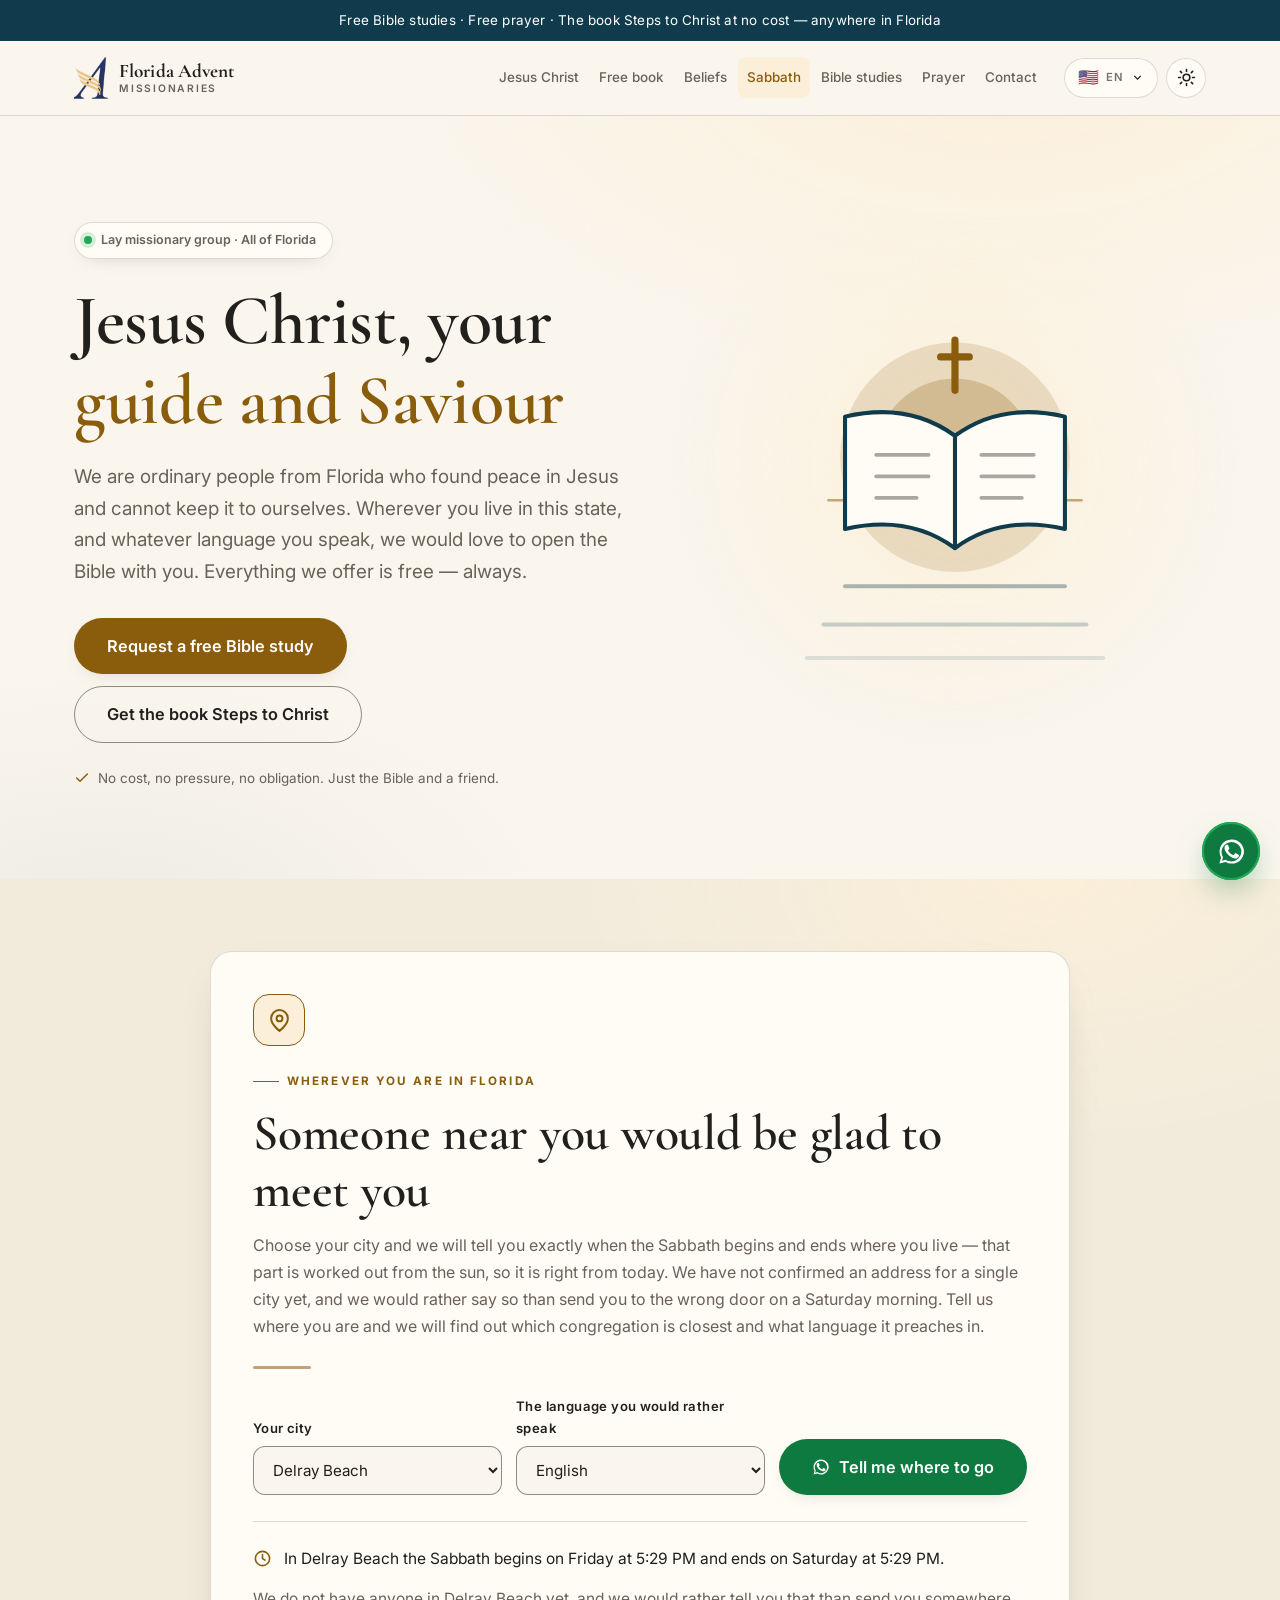
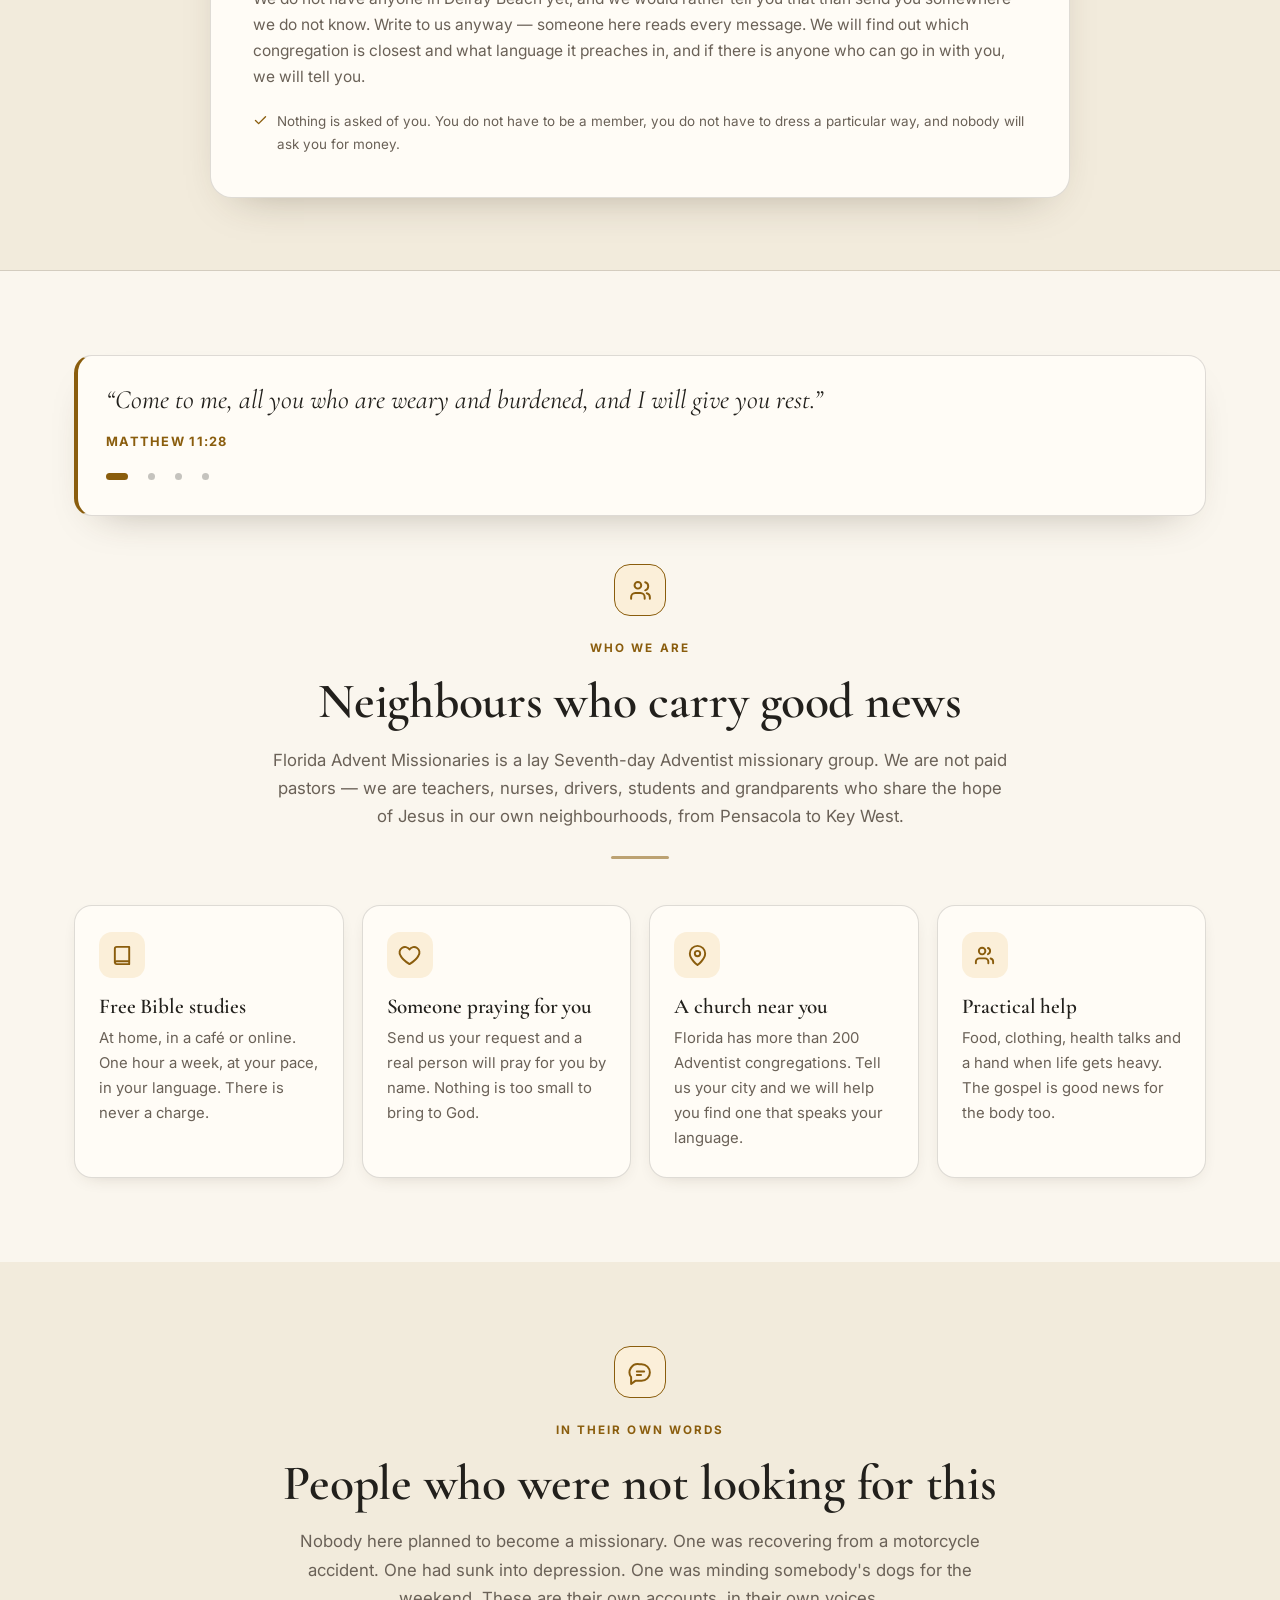
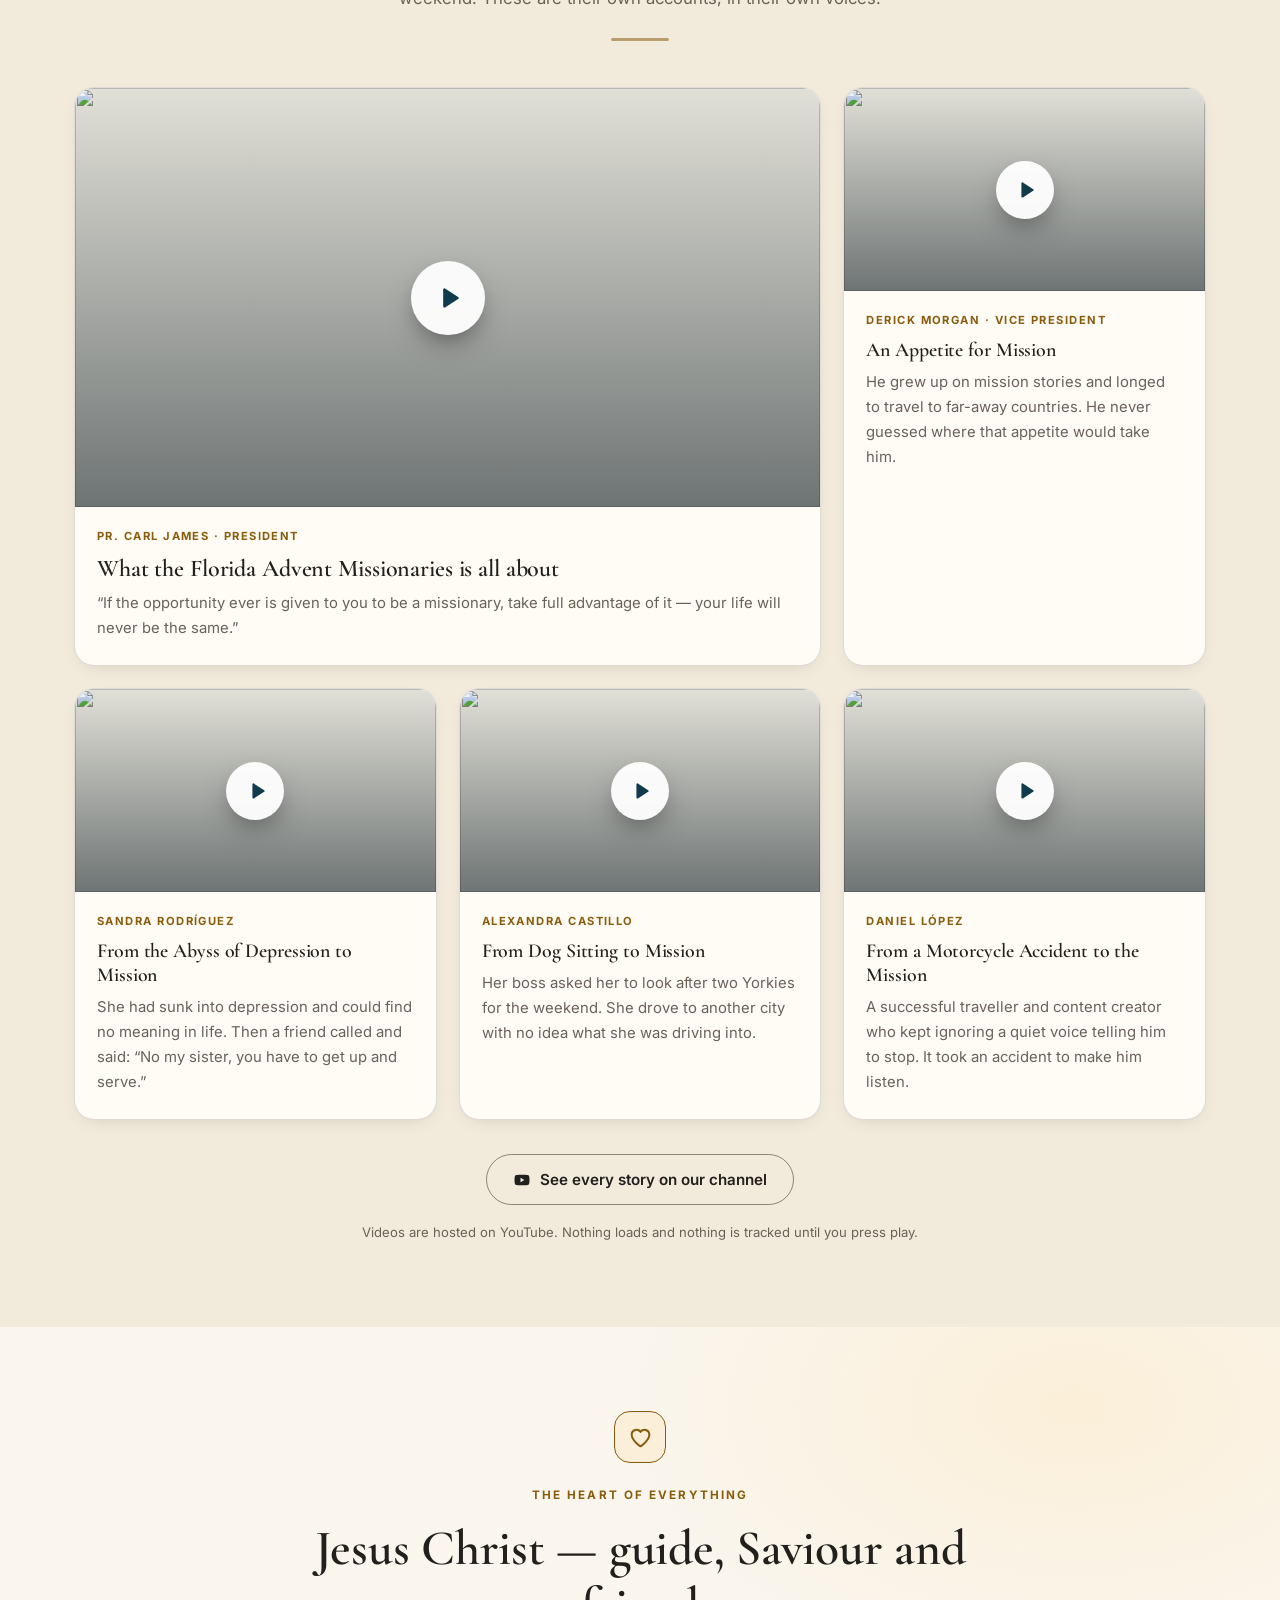
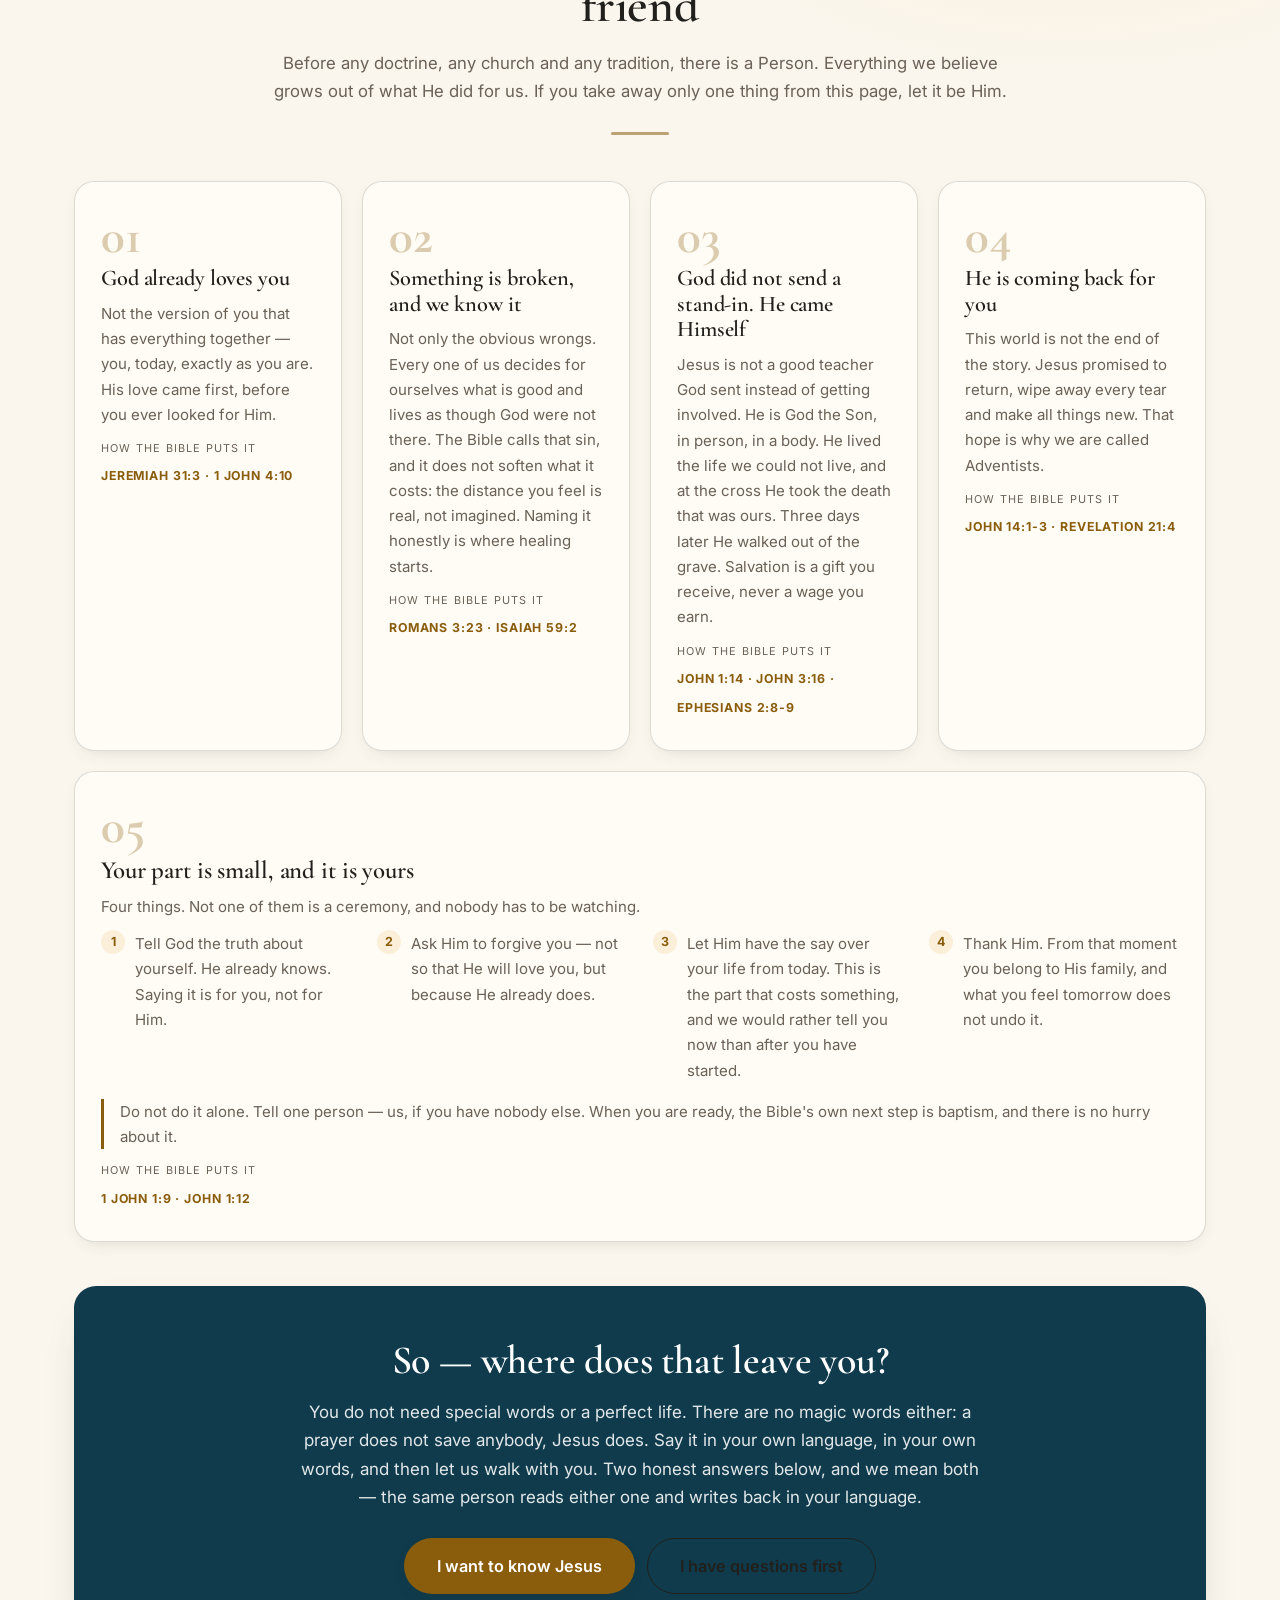
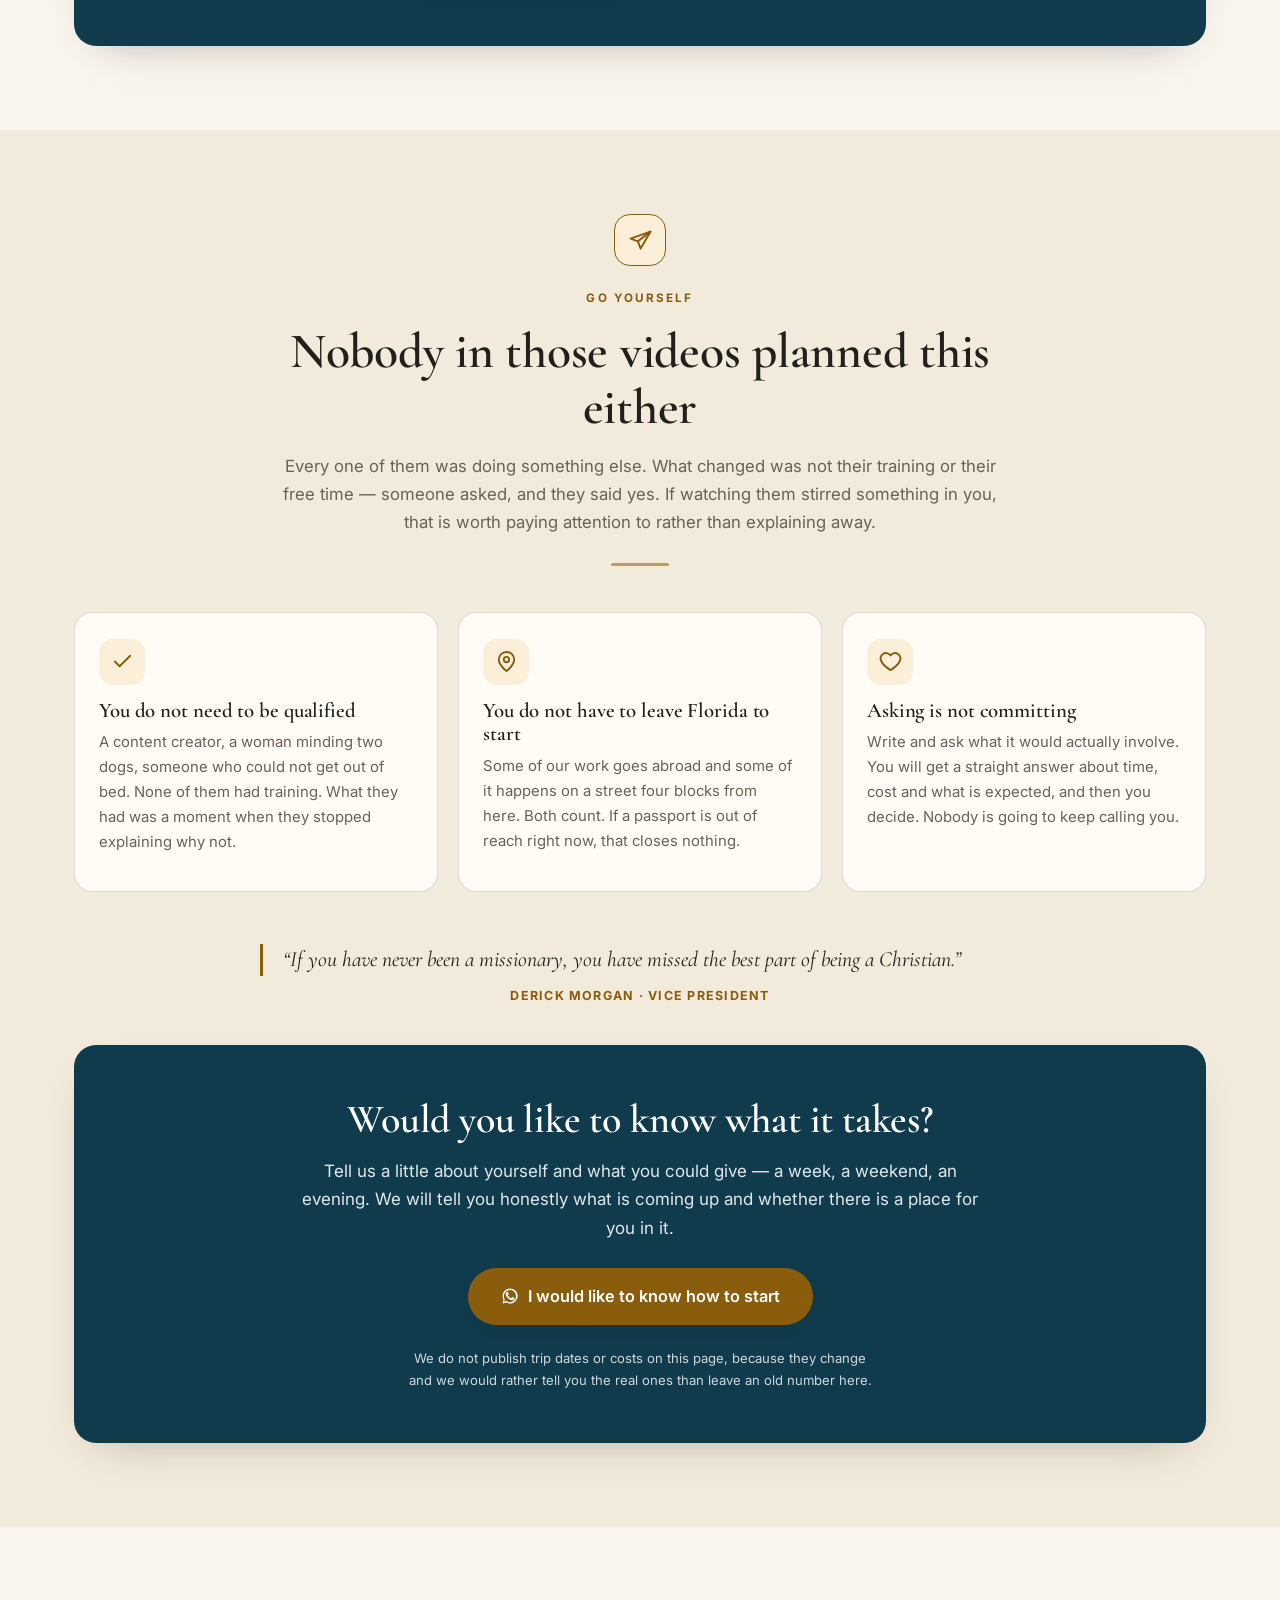
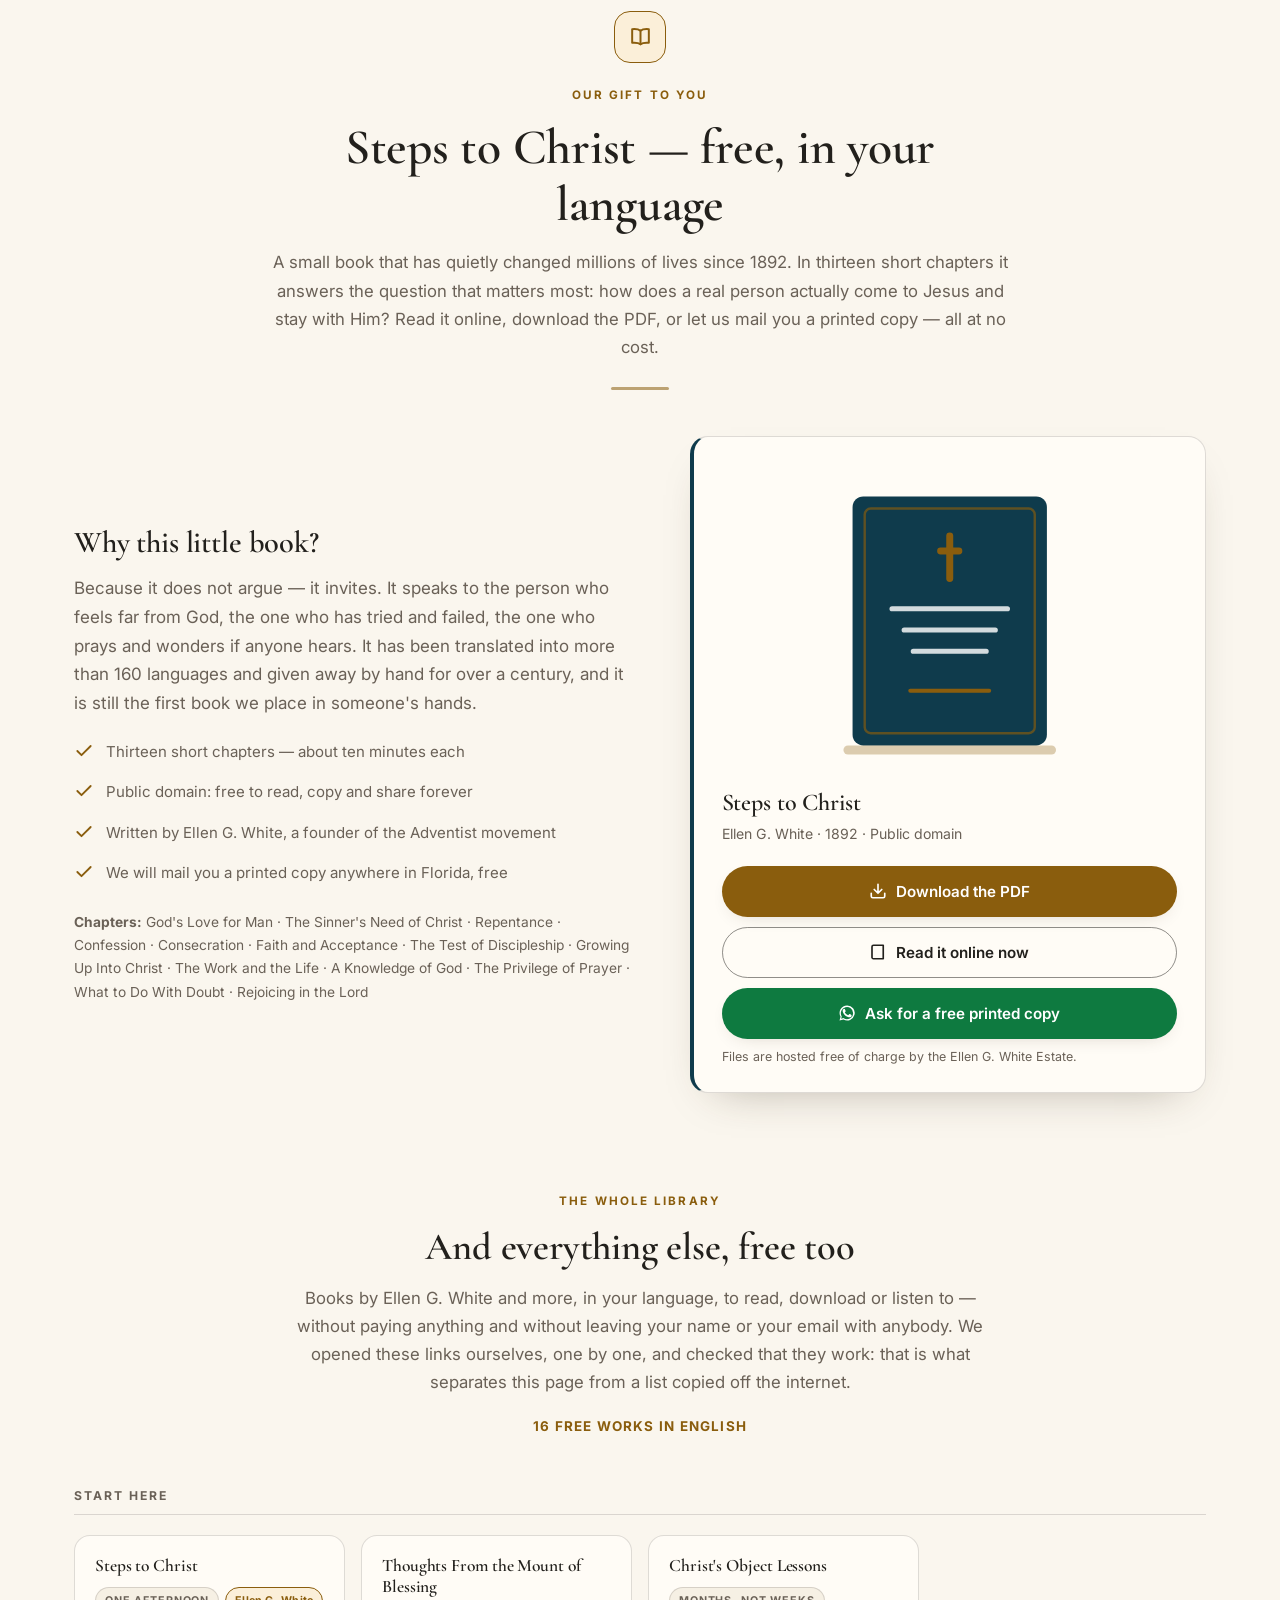
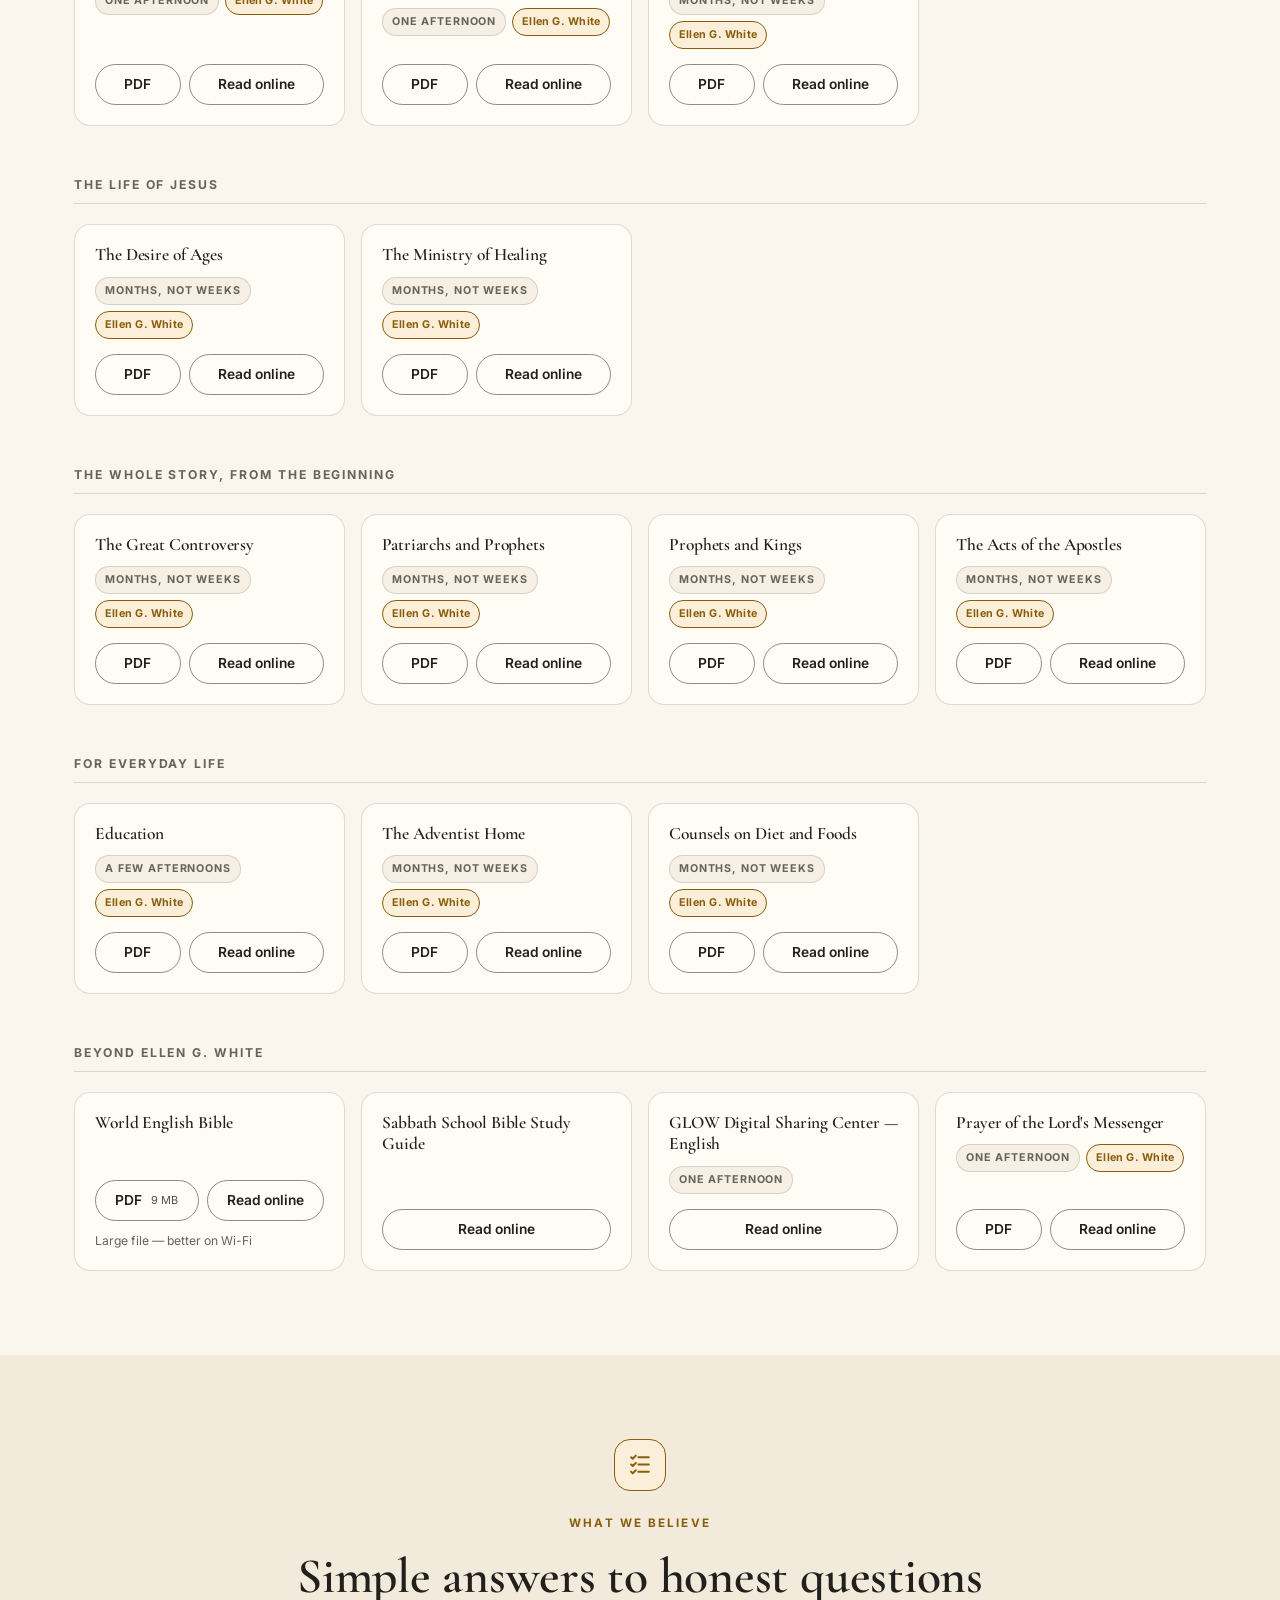
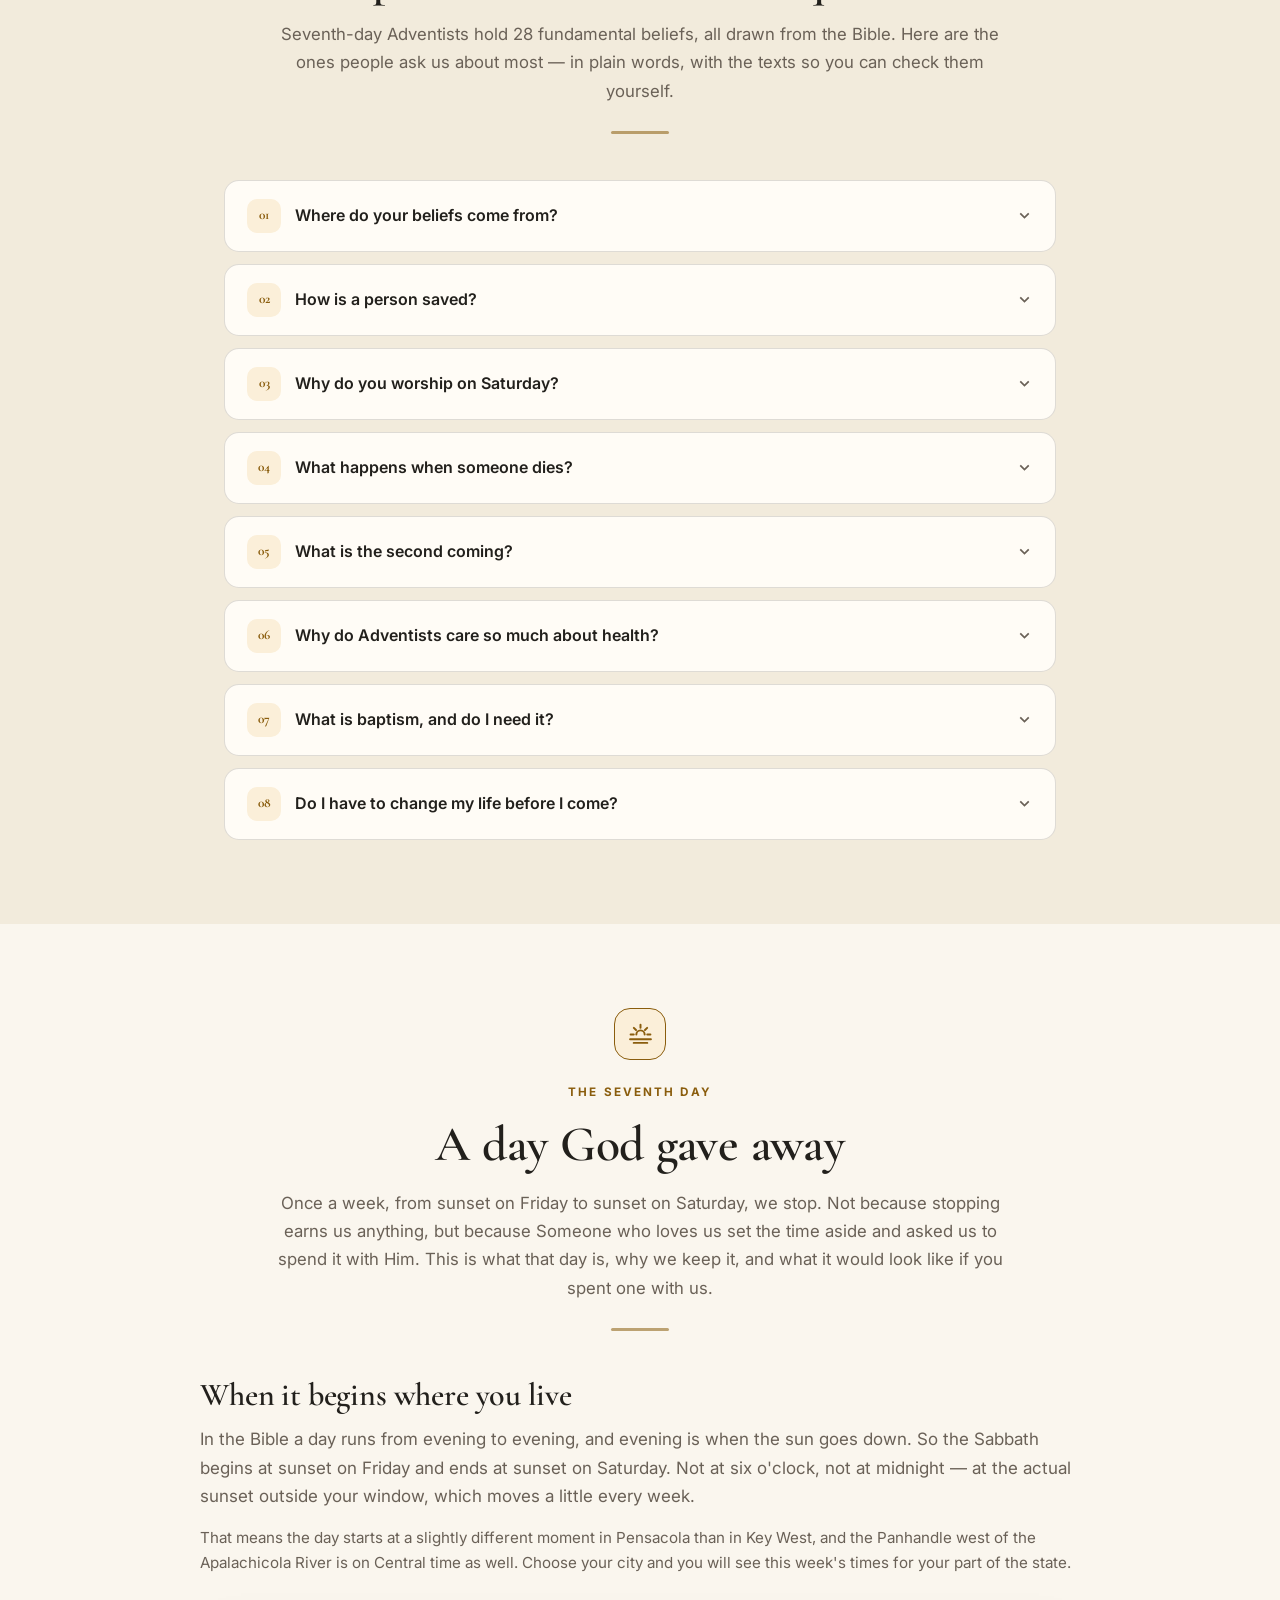
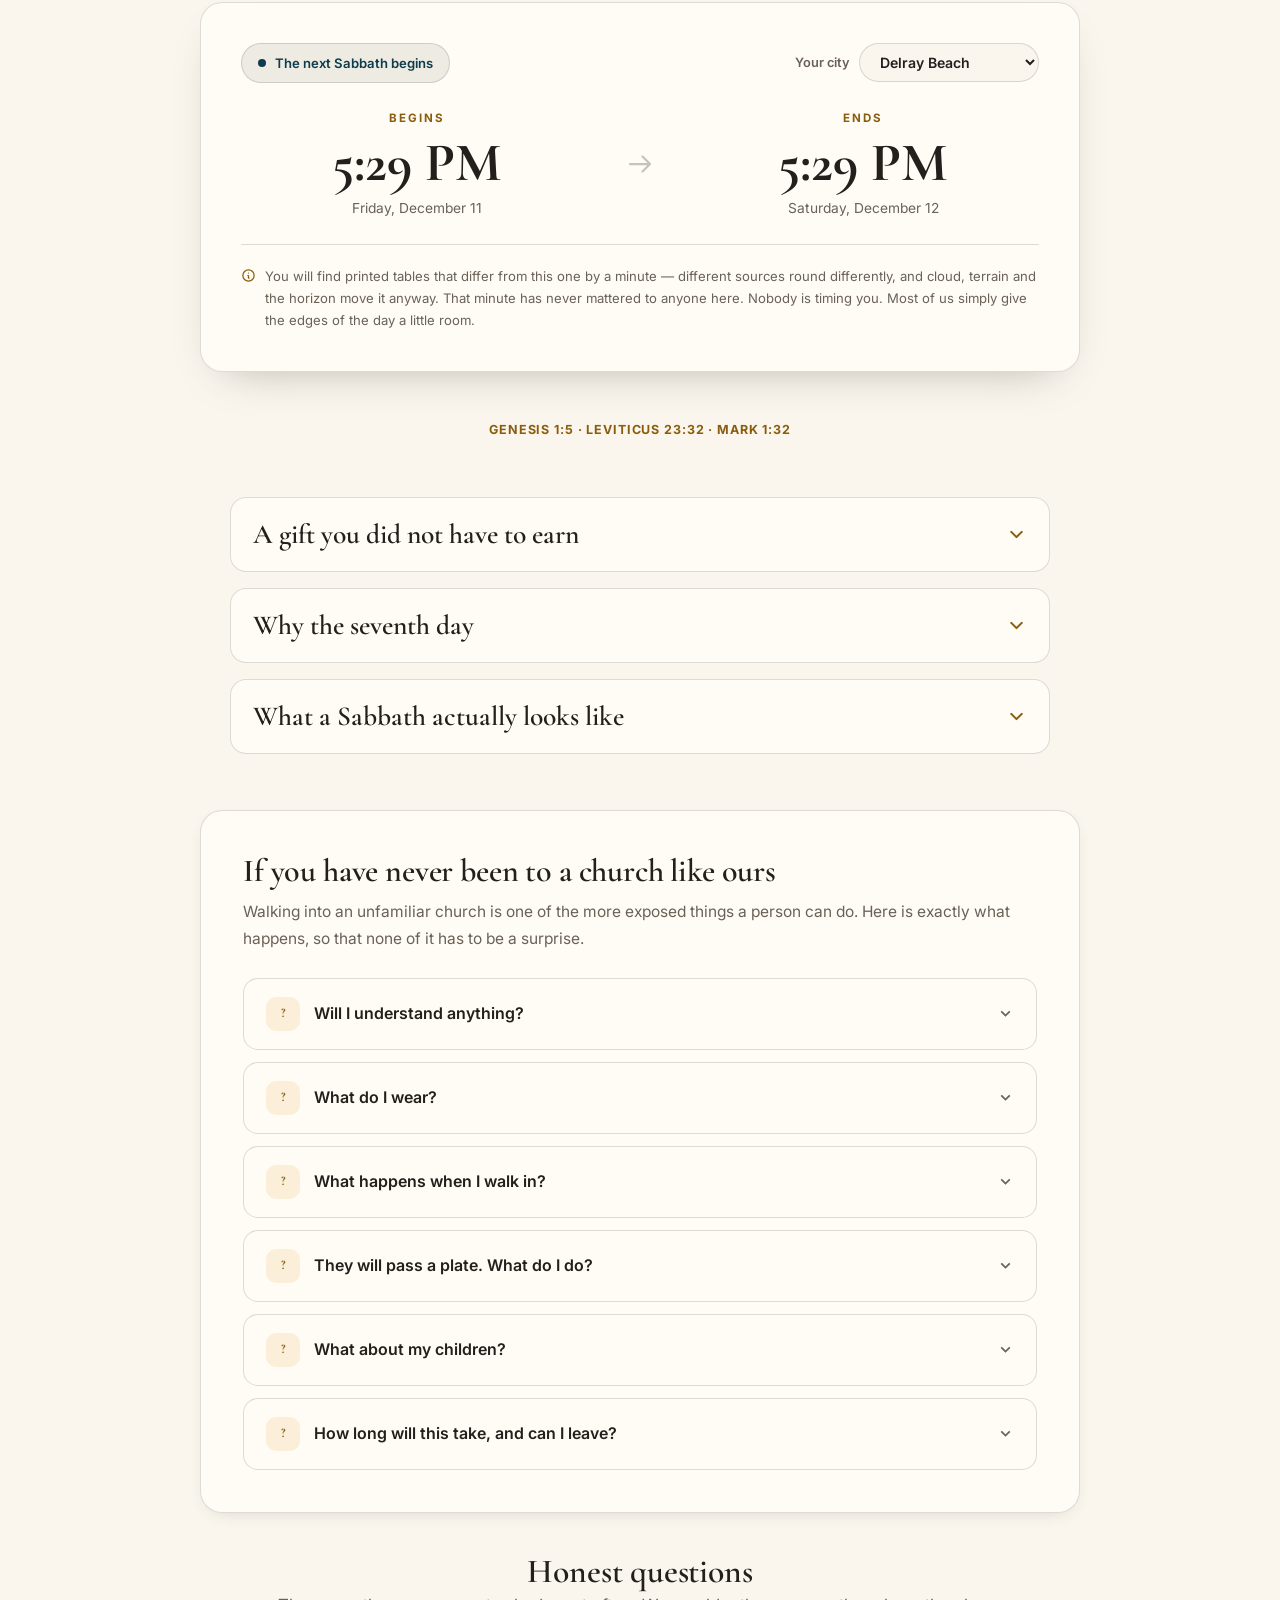
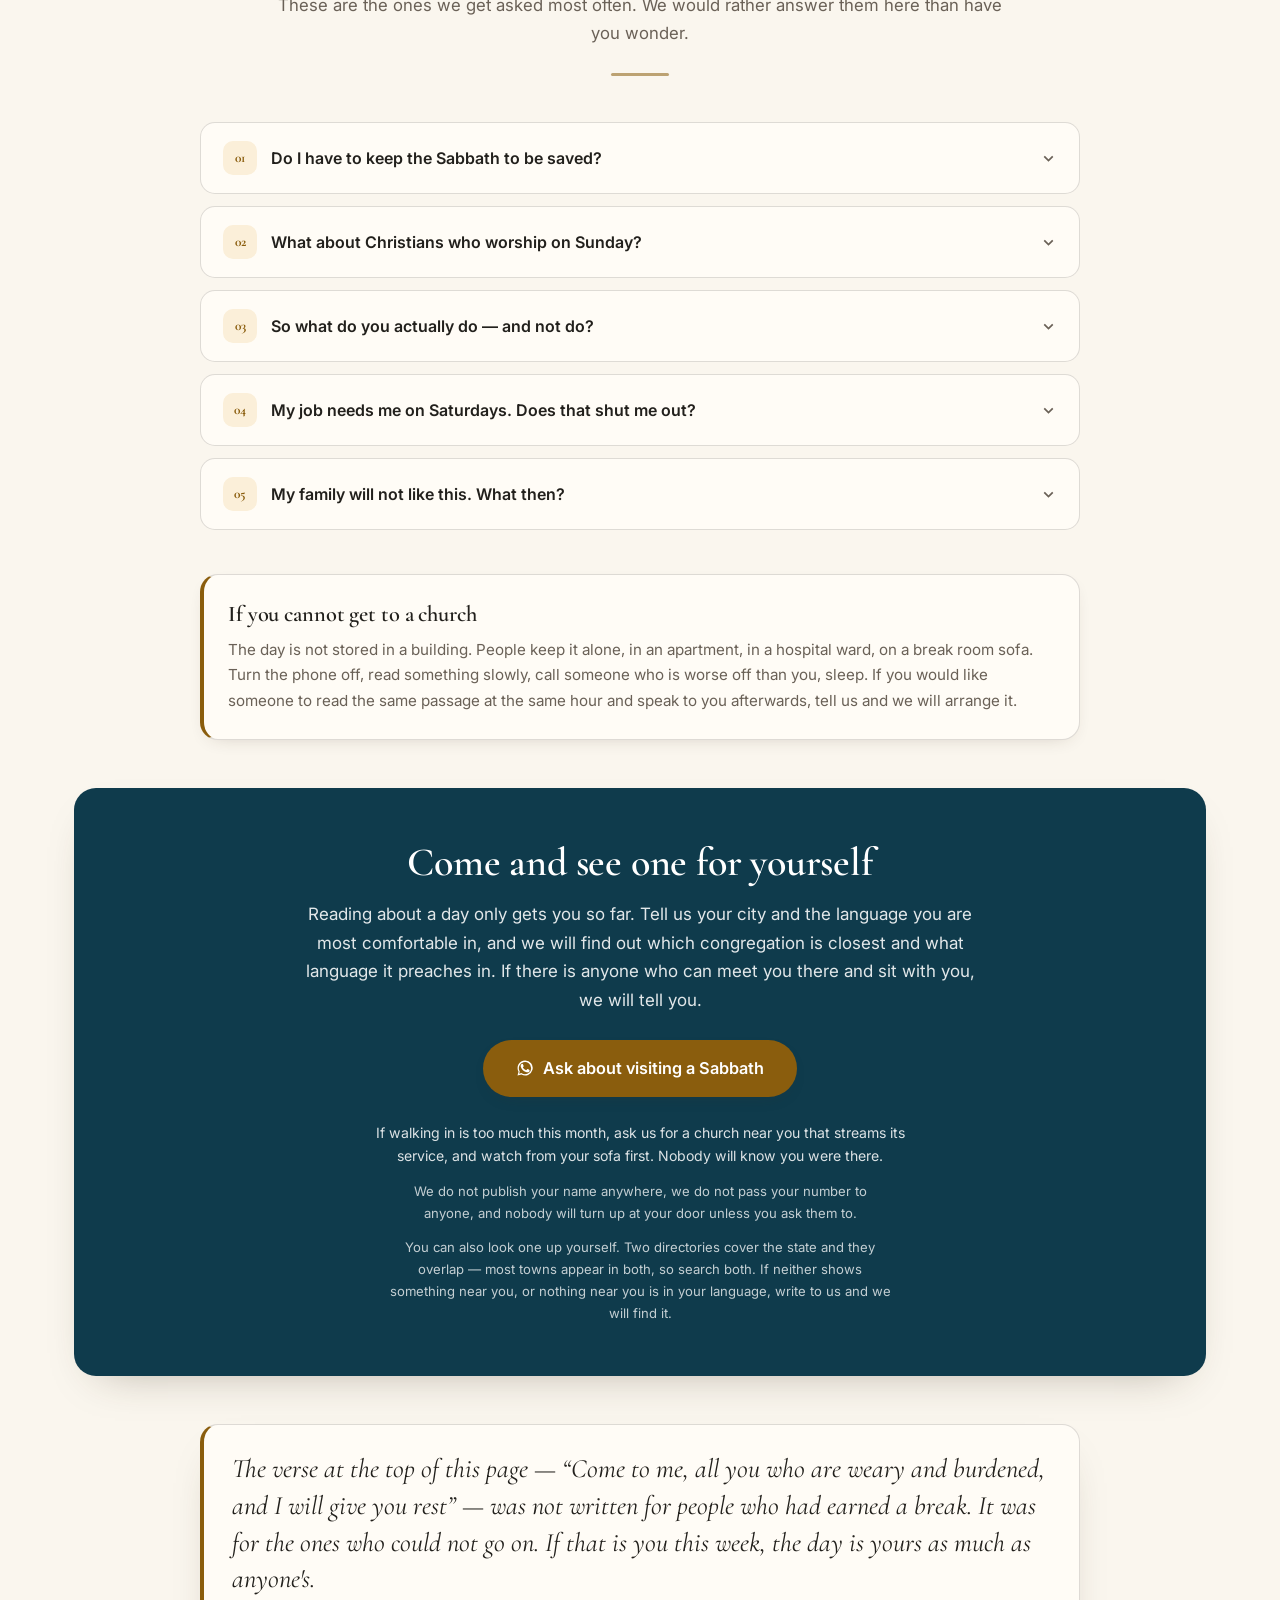
==== index.html @ 47a8cff0 "El titulo lleva delante lo que se busca, y el dominio cambia en un comando Titulos, que era un halla" ====
<!DOCTYPE html>
<html class="no-missions" lang="en" data-theme="light">
<head>
<meta charset="UTF-8">
<meta name="viewport" content="width=device-width, initial-scale=1.0">
<title>Steps to Christ · Free Bible studies in 9 languages</title>
<meta name="description" id="metaDescription" content="Free Bible studies, prayer and the book Steps to Christ, in nine languages, anywhere in Florida. Jesus Christ is our guide and Saviour.">
<meta name="keywords" content="Florida Advent Missionaries, adventist missionaries Florida, free Bible study Florida, Steps to Christ free book, misioneros adventistas Florida, estudios biblicos gratis Florida, Bible study Spanish Creole French Florida, Delray Beach adventist, prayer request Florida, Seventh-day Adventist Florida, El Camino a Cristo gratis, Vers Jesus livre gratuit, oracion adventista Florida">
<meta name="author" content="Dr. Mauricio Rodríguez Herrera">
<meta name="copyright" content="© Dr. Mauricio Rodríguez Herrera">
<meta name="robots" content="index, follow, max-snippet:-1, max-image-preview:large">
<meta name="geo.region" content="US-FL">
<meta name="geo.placename" content="Delray Beach, Florida">
<meta name="geo.position" content="26.4615;-80.0728">
<meta name="ICBM" content="26.4615, -80.0728">
<link rel="canonical" href="https://droko1982.github.io/adventflorida/">

<link rel="alternate" hreflang="en" href="https://droko1982.github.io/adventflorida/">
<link rel="alternate" hreflang="es" href="https://droko1982.github.io/adventflorida/?lang=es">
<link rel="alternate" hreflang="fr" href="https://droko1982.github.io/adventflorida/?lang=fr">
<link rel="alternate" hreflang="ht" href="https://droko1982.github.io/adventflorida/?lang=ht">
<link rel="alternate" hreflang="pt" href="https://droko1982.github.io/adventflorida/?lang=pt">
<link rel="alternate" hreflang="de" href="https://droko1982.github.io/adventflorida/?lang=de">
<link rel="alternate" hreflang="nl" href="https://droko1982.github.io/adventflorida/?lang=nl">
<link rel="alternate" hreflang="ru" href="https://droko1982.github.io/adventflorida/?lang=ru">
<link rel="alternate" hreflang="uk" href="https://droko1982.github.io/adventflorida/?lang=uk">
<link rel="alternate" hreflang="x-default" href="https://droko1982.github.io/adventflorida/">

<!-- Open Graph -->
<meta property="og:title" id="metaOgTitle" content="Steps to Christ · Free Bible studies in 9 languages">
<meta property="og:description" id="metaOgDesc" content="Free Bible studies, prayer and the book Steps to Christ — in 9 languages, anywhere in Florida. Everything is free.">
<meta property="og:type" content="website">
<meta property="og:locale" content="en_US">
<meta property="og:url" content="https://droko1982.github.io/adventflorida/">
<meta property="og:site_name" content="Florida Advent Missionaries">
<meta property="og:image" content="https://droko1982.github.io/adventflorida/assets/og-image.png">
<meta property="og:image:width" content="1200">
<meta property="og:image:height" content="630">
<meta property="og:image:alt" content="Florida Advent Missionaries — Free Bible studies and Steps to Christ in 9 languages">
<meta name="twitter:card" content="summary_large_image">
<meta name="twitter:title" id="metaTwTitle" content="Steps to Christ · Free Bible studies in 9 languages">
<meta name="twitter:description" id="metaTwDesc" content="Free Bible studies, prayer and Steps to Christ in 9 languages. All across Florida.">
<meta name="twitter:image" content="https://droko1982.github.io/adventflorida/assets/og-image.png">

<meta name="theme-color" content="#FBF9F4" media="(prefers-color-scheme: light)">
<meta name="theme-color" content="#0A1720" media="(prefers-color-scheme: dark)">
<link rel="icon" type="image/png" sizes="48x48" href="assets/favicon-48.png">
<link rel="icon" type="image/png" sizes="192x192" href="assets/icon-192.png">
<link rel="apple-touch-icon" href="assets/apple-touch-icon.png">
<link rel="manifest" href="manifest.json">
<meta name="apple-mobile-web-app-title" content="FL Advent">

<link rel="preconnect" href="https://fonts.googleapis.com">
<link rel="preconnect" href="https://fonts.gstatic.com" crossorigin>
<link href="https://fonts.googleapis.com/css2?family=Cormorant+Garamond:ital,wght@0,500;0,600;0,700;1,500;1,600&family=Inter:wght@400;500;600;700&display=swap" rel="stylesheet">
<link rel="stylesheet" href="css/styles.css">

<script>
/* Tema antes del primer pintado: evita el parpadeo blanco */
(function () {
  try {
    var t = localStorage.getItem("fam-theme");
    if (!t) t = window.matchMedia("(prefers-color-scheme: dark)").matches ? "dark" : "light";
    document.documentElement.setAttribute("data-theme", t);
  } catch (e) {}
})();
</script>

<script>
/* Idioma antes del primer pintado.
   Se descarga UN solo archivo de idioma, el que la persona va a leer,
   en lugar de los nueve: unos 40 KB en vez de 400 KB.

   Se usa document.write a proposito. En el head, durante el analisis
   inicial y con un archivo del propio sitio, es sincrono y garantiza
   que los textos existan antes de que main.js pinte nada. Asi no hay
   un parpadeo en ingles para quien lee en criollo o en ucraniano. */
(function () {
  var L = ["en","es","fr","ht","pt","de","nl","ru","uk"], c = null;
  try {
    var q = new URLSearchParams(window.location.search).get("lang");
    if (q && L.indexOf(q) > -1) c = q;
  } catch (e) {}
  if (!c) { try { var s = localStorage.getItem("fam-lang"); if (s && L.indexOf(s) > -1) c = s; } catch (e) {} }
  if (!c) {
    var n = navigator.languages || [navigator.language || ""];
    for (var i = 0; i < n.length; i++) {
      var b = String(n[i]).toLowerCase().split("-")[0];
      if (L.indexOf(b) > -1) { c = b; break; }
    }
  }
  c = c || "en";
  /* Una sola fuente de verdad. El pintado de abajo y main.js leen esto
     en vez de repetir la eleccion, para que no puedan divergir. */
  window.FAM_LANG = c;

  /* El canonical tiene que seguir al idioma. Si las nueve variantes
     ?lang= declaran el mismo canonical que la raiz, Google descarta
     ocho de ellas y solo indexa la inglesa, y el hreflang no sirve
     de nada.

     PERO la raiz NO puede canonicalizarse sola a ?lang=es porque el
     navegador de quien entra este en espanol: entonces la direccion
     que se comparte por WhatsApp deja de existir para Google. Solo se
     toca el canonical cuando el idioma viene pedido en la propia
     direccion; si se dedujo del navegador o de la visita anterior, la
     raiz se queda siendo la raiz. */
  if (q) {
    var url = "https://droko1982.github.io/adventflorida/" + (c === "en" ? "" : "?lang=" + c);
    var canon = document.querySelector('link[rel="canonical"]');
    if (canon) canon.setAttribute("href", url);
    var ogUrl = document.querySelector('meta[property="og:url"]');
    if (ogUrl) ogUrl.setAttribute("content", url);
  }

  /* Los DOS de una vez: la lista de idiomas y el diccionario. Son las
     mismas peticiones que antes (i18n.js se descargaba igual al final),
     pero llegan a tiempo de pintar. */
  document.write('<scr' + 'ipt src="js/i18n.js"><\/scr' + 'ipt>' +
                 '<scr' + 'ipt src="js/lang/' + c + '.js"><\/scr' + 'ipt>');
})();
</script>

<script>
/* ---------------------------------------------------------------
   Pintar en el idioma de la persona ANTES del primer fotograma.

   El diccionario ya esta descargado arriba, pero quien lo aplicaba era
   applyLang(), dentro de main.js, que es el ultimo script del body y no
   corre hasta DOMContentLoaded. Medido en un Chrome real a 390x844 con
   red lenta: la pagina se veia ENTERA EN INGLES entre 3,8 s (kreyol) y
   19 s (ucraniano) antes de cambiar de idioma. Para alguien que llega
   por WhatsApp y decide en segundos, eso anula el motivo entero de
   tener nueve idiomas.

   Esta funcion se llama tres veces mientras el HTML se analiza, asi que
   cada trozo sale ya traducido en cuanto existe. main.js lo vuelve a
   aplicar al final sin conflicto: el resultado es identico.
   --------------------------------------------------------------- */
window.FAM_PAINT = function (raiz) {
  var c = window.FAM_LANG;
  var d = window.FAM_I18N && window.FAM_I18N[c];
  /* Si el diccionario no llego, no se toca nada y la pagina se queda en
     ingles, que es lo que ya hay escrito en el HTML. */
  if (!c || !d) return;
  raiz = raiz || document;

  var pon = function (sel, hacer) {
    var n = raiz.querySelectorAll(sel), i;
    for (i = 0; i < n.length; i++) hacer(n[i]);
  };
  pon("[data-i18n]", function (el) {
    var v = d[el.getAttribute("data-i18n")];
    if (v !== undefined) el.textContent = v;
  });
  pon("[data-i18n-html]", function (el) {
    var v = d[el.getAttribute("data-i18n-html")];
    if (v !== undefined) el.innerHTML = v;
  });
  pon("[data-i18n-placeholder]", function (el) {
    var v = d[el.getAttribute("data-i18n-placeholder")];
    if (v !== undefined) el.setAttribute("placeholder", v);
  });
  pon("[data-i18n-aria]", function (el) {
    var v = d[el.getAttribute("data-i18n-aria")];
    if (v !== undefined) el.setAttribute("aria-label", v);
  });

  document.documentElement.setAttribute("lang", c);

  /* Titulo y descripciones, en su idioma y con el termino buscable
     delante. Antes los nueve empezaban con los mismos 30 caracteres de
     marca, asi que en un resultado de busqueda la palabra que distingue
     quedaba fuera o al final. El nombre del sitio lo pone Google aparte,
     desde los datos estructurados. */
  var libro = null, LL = window.FAM_LANGS || [], z;
  for (z = 0; z < LL.length; z++) if (LL[z].code === c) libro = LL[z].book;
  var tit = (libro && libro.title ? libro.title + " · " : "") + (d["value.1.t"] || "");
  if (tit) document.title = tit;
  var meter = function (id, v) {
    var e = document.getElementById(id);
    if (e && v) e.setAttribute("content", v);
  };
  meter("metaDescription", d["meta.description"]);
  meter("metaOgTitle", tit);
  meter("metaTwTitle", tit);
  meter("metaOgDesc", d["meta.description"]);
  meter("metaTwDesc", d["meta.description"]);

  /* La pastilla del idioma, que no lleva data-i18n */
  var L = window.FAM_LANGS || [], i, m = null;
  for (i = 0; i < L.length; i++) if (L[i].code === c) m = L[i];
  if (m) {
    var f = document.getElementById("langFlag"), k = document.getElementById("langCode");
    if (f) f.textContent = m.flag;
    if (k) k.textContent = m.label;
  }

  /* El tema ya se fija antes de pintar, pero el icono lo cambiaba
     applyTheme() en main.js: sobre fondo oscuro se veia el sol durante
     los mismos segundos. */
  var oscuro = document.documentElement.getAttribute("data-theme") === "dark";
  var sol = document.getElementById("iconSun"), luna = document.getElementById("iconMoon");
  if (sol)  sol.style.display  = oscuro ? "none" : "";
  if (luna) luna.style.display = oscuro ? "" : "none";
};
</script>

<script type="application/ld+json">
{
  "@context": "https://schema.org",
  "@type": "Organization",
  "name": "Florida Advent Missionaries",
  "alternateName": "Florida Advent Missionaries Inc.",
  "url": "https://droko1982.github.io/adventflorida/",
  "logo": "https://droko1982.github.io/adventflorida/assets/icon-512.png",
  "image": "https://droko1982.github.io/adventflorida/assets/og-image.png",
  "description": "Lay Seventh-day Adventist missionary group serving all of Florida with free Bible studies, prayer and Christian literature in nine languages.",
  "nonprofitStatus": "Nonprofit501c3",
  "taxID": "81-1180614",
  "telephone": "+1-786-239-2331",
  "address": {
    "@type": "PostalAddress",
    "streetAddress": "206 SW 7th St",
    "addressLocality": "Delray Beach",
    "addressRegion": "FL",
    "postalCode": "33444",
    "addressCountry": "US"
  },
  "areaServed": [
    { "@type": "State", "name": "Florida" },
    { "@type": "Country", "name": "United States" },
    "Worldwide (online Bible studies and free literature)"
  ],
  "knowsLanguage": ["en", "es", "fr", "ht", "pt", "de", "nl", "ru", "uk"],
  "sameAs": [
    "https://www.youtube.com/@FloridaAdventMissionaries",
    "https://www.facebook.com/floridaadvent/"
  ]
}
</script>

<script type="application/ld+json">
{
  "@context": "https://schema.org",
  "@type": "Book",
  "name": "Steps to Christ",
  "author": { "@type": "Person", "name": "Ellen G. White" },
  "datePublished": "1892",
  "inLanguage": ["en", "es", "fr", "pt", "de", "nl", "ru", "uk", "ht"],
  "numberOfPages": 128,
  "isAccessibleForFree": true,
  "license": "https://creativecommons.org/publicdomain/mark/1.0/",
  "about": "How a person comes to Jesus Christ and stays with Him",
  "url": "https://droko1982.github.io/adventflorida/#libro",
  "offers": {
    "@type": "Offer",
    "price": "0",
    "priceCurrency": "USD",
    "availability": "https://schema.org/InStock"
  }
}
</script>

<script type="application/ld+json">
{
  "@context": "https://schema.org",
  "@type": "FAQPage",
  "mainEntity": [
    { "@type": "Question", "name": "Is everything really free?",
      "acceptedAnswer": { "@type": "Answer", "text": "Yes. Bible studies, the books, the visits and the prayers cost you nothing, ever. We will never ask you for money — not at the first study and not at the last one." } },
    { "@type": "Question", "name": "Do I have to become an Adventist?",
      "acceptedAnswer": { "@type": "Answer", "text": "No. Many people study with us for years and stay in their own church, or in none. Our goal is that you meet Jesus. What you do after that is between you and Him." } },
    { "@type": "Question", "name": "I live far from Delray Beach. Can you still help?",
      "acceptedAnswer": { "@type": "Answer", "text": "Yes — we serve the whole state, from Pensacola to Key West. If no missionary is near your town, we will study with you by video call and put you in touch with the nearest congregation." } },
    { "@type": "Question", "name": "What if I do not speak English well?",
      "acceptedAnswer": { "@type": "Answer", "text": "Write to us in your own language. We work in English, Spanish, Haitian Creole, French, Portuguese, German, Dutch, Russian and Ukrainian, and we will find someone who speaks yours." } },
    { "@type": "Question", "name": "I have doubts and hard questions. Is that a problem?",
      "acceptedAnswer": { "@type": "Answer", "text": "Not at all — bring them. Faith that has never been questioned is not very strong. We would rather talk honestly about a hard question than pretend it does not exist." } },
    { "@type": "Question", "name": "Are you the official Adventist Church?",
      "acceptedAnswer": { "@type": "Answer", "text": "We are an independent group of lay members who support the work of the Seventh-day Adventist Church. We are not a conference office and we do not speak for the denomination — we simply share the same faith and point people to a local church." } }
  ]
}
</script>

<script type="application/ld+json">
{
  "@context": "https://schema.org",
  "@type": "WebSite",
  "name": "Florida Advent Missionaries",
  "url": "https://droko1982.github.io/adventflorida/",
  "inLanguage": ["en", "es", "fr", "ht", "pt", "de", "nl", "ru", "uk"],
  "publisher": { "@type": "Organization", "name": "Florida Advent Missionaries Inc." }
}
</script>
  <noscript><style>.reveal { opacity: 1 !important; transform: none !important; }</style></noscript>
</head>

<body>
<a class="skip-link" href="#main" data-i18n="a11y.skip">Skip to content</a>

<!-- ============ TOPBAR ============ -->
<div class="topbar"><span data-i18n="topbar">Free Bible studies · Free prayer · The book Steps to Christ at no cost — anywhere in Florida</span></div>

<!-- ============ HEADER ============ -->
<header class="site-header" id="siteHeader">
  <div class="container header-inner">
    <a class="brand" href="#inicio" data-i18n-aria="a11y.brand" aria-label="Florida Advent Missionaries">
      <span class="brand-mark" aria-hidden="true"><img class="brand-claro" src="assets/logo.png" alt="" width="107" height="132" decoding="async" fetchpriority="high"><img class="brand-oscuro" src="assets/logo-dark.png" alt="" width="107" height="132" decoding="async"></span>
      <span class="brand-text">
        <span class="brand-name">Florida Advent</span>
        <span class="brand-sub" data-i18n="brand.sub">Missionaries</span>
      </span>
    </a>

    <nav class="main-nav" data-i18n-aria="a11y.navMain" aria-label="Main">
      <ul>
        <li><a href="#cristo"      data-i18n="nav.christ">Jesus Christ</a></li>
        <li><a href="#libro"       data-i18n="nav.book">Free book</a></li>
        <li><a href="#creencias"   data-i18n="nav.beliefs">Beliefs</a></li>
        <li><a href="#sabado"      data-i18n="nav.sabbath">Sabbath</a></li>
        <li><a href="#estudios"    data-i18n="nav.studies">Bible studies</a></li>
        <li hidden><a href="#misiones"    data-i18n="nav.missions">Missions</a></li>
        <li><a href="#oracion"     data-i18n="nav.prayer">Prayer</a></li>
        <li><a href="#contacto"    data-i18n="nav.contact">Contact</a></li>
      </ul>
    </nav>

    <div class="header-tools">
      <div class="lang" id="langWrap">
        <button class="lang-btn" id="langBtn" aria-haspopup="true" aria-expanded="false" data-i18n-aria="a11y.changeLang" aria-label="Change language">
          <span class="lang-flag" id="langFlag">🇺🇸</span>
          <span class="lang-code" id="langCode">EN</span>
          <svg class="chev" viewBox="0 0 24 24" fill="none" stroke="currentColor" stroke-width="2.4" aria-hidden="true"><path d="M6 9l6 6 6-6"/></svg>
        </button>
        <ul class="lang-menu" id="langMenu" data-i18n-aria="a11y.langList" aria-label="Language"></ul>
      </div>

      <button class="icon-btn" id="themeBtn" data-i18n-aria="a11y.theme" aria-label="Switch light / dark mode" title="Light / dark">
        <svg id="iconSun" viewBox="0 0 24 24" fill="none" stroke="currentColor" stroke-width="2" stroke-linecap="round" aria-hidden="true">
          <circle cx="12" cy="12" r="4.2"/><path d="M12 2v2.4M12 19.6V22M4.2 4.2l1.7 1.7M18.1 18.1l1.7 1.7M2 12h2.4M19.6 12H22M4.2 19.8l1.7-1.7M18.1 5.9l1.7-1.7"/>
        </svg>
        <svg id="iconMoon" viewBox="0 0 24 24" fill="none" stroke="currentColor" stroke-width="2" stroke-linecap="round" stroke-linejoin="round" style="display:none" aria-hidden="true">
          <path d="M21 12.8A9 9 0 1111.2 3a7 7 0 009.8 9.8z"/>
        </svg>
      </button>

      <button class="icon-btn menu-toggle" id="menuBtn" data-i18n-aria="a11y.openMenu" aria-label="Open menu" aria-expanded="false">
        <svg viewBox="0 0 24 24" fill="none" stroke="currentColor" stroke-width="2.2" stroke-linecap="round" aria-hidden="true"><path d="M3 6h18M3 12h18M3 18h18"/></svg>
      </button>
    </div>
  </div>
</header>

<!-- ============ MENÚ MÓVIL ============ -->
<div class="mobile-nav" id="mobileNav" aria-hidden="true">
  <div class="mobile-nav-head">
    <span class="brand-name">Florida Advent</span>
    <button class="icon-btn" id="menuClose" data-i18n-aria="a11y.closeMenu" aria-label="Close menu">
      <svg viewBox="0 0 24 24" fill="none" stroke="currentColor" stroke-width="2.2" stroke-linecap="round" aria-hidden="true"><path d="M18 6L6 18M6 6l12 12"/></svg>
    </button>
  </div>
  <ul>
    <li><a href="#quienes"     data-i18n="nav.about">About us</a></li>
    <li><a href="#testimonios" data-i18n="nav.stories">Stories</a></li>
    <li><a href="#cristo"      data-i18n="nav.christ">Jesus Christ</a></li>
    <li><a href="#unirse"      data-i18n="nav.join">Join us</a></li>
    <li><a href="#libro"       data-i18n="nav.book">Free book</a></li>
    <li><a href="#creencias"   data-i18n="nav.beliefs">Beliefs</a></li>
    <li><a href="#sabado"      data-i18n="nav.sabbath">Sabbath</a></li>
    <li><a href="#estudios"    data-i18n="nav.studies">Bible studies</a></li>
    <li><a href="#ministerios" data-i18n="nav.ministries">Ministries</a></li>
    <li hidden><a href="#misiones"    data-i18n="nav.missions">Missions</a></li>
    <li><a href="#oracion"     data-i18n="nav.prayer">Prayer</a></li>
    <li><a href="#recursos"    data-i18n="nav.resources">Resources</a></li>
    <li><a href="#donar"       data-i18n="nav.give">Give</a></li>
    <li><a href="#faq"         data-i18n="nav.faq">FAQ</a></li>
    <li><a href="#contacto"    data-i18n="nav.contact">Contact</a></li>
  </ul>
  <a class="btn btn-wa btn-block" href="https://wa.me/17862392331" target="_blank" rel="noopener" data-wa="general">
    <svg viewBox="0 0 24 24" fill="currentColor" aria-hidden="true"><path d="M17.5 14.4c-.3-.2-1.7-.9-2-1-.3-.1-.5-.2-.7.2-.2.3-.7 1-.9 1.2-.2.2-.3.2-.6.1-.3-.2-1.3-.5-2.4-1.5-.9-.8-1.5-1.8-1.6-2.1-.2-.3 0-.5.1-.6l.5-.5c.1-.2.2-.3.3-.5 0-.2 0-.4 0-.5 0-.2-.7-1.6-.9-2.2-.3-.6-.5-.5-.7-.5h-.6c-.2 0-.5.1-.8.4-.3.3-1 1-1 2.5s1.1 2.9 1.2 3.1c.2.2 2.1 3.2 5 4.5.7.3 1.3.5 1.7.6.7.2 1.4.2 1.9.1.6-.1 1.7-.7 2-1.4.2-.7.2-1.3.2-1.4-.1-.2-.3-.2-.6-.4zM12 2a10 10 0 00-8.6 15L2 22l5.2-1.4A10 10 0 1012 2zm0 18.2c-1.6 0-3.1-.4-4.4-1.2l-.3-.2-3.1.8.8-3-.2-.3a8.2 8.2 0 1115.4-4.1 8.2 8.2 0 01-8.2 8z"/></svg>
    <span data-i18n="cta.whatsapp">Chat on WhatsApp</span>
  </a>
</div>

<script>window.FAM_PAINT && FAM_PAINT();</script>
<main id="main">

<!-- ============ HERO ============ -->
<section class="hero" id="inicio">
  <div class="container hero-grid">
    <div>
      <span class="hero-badge"><span class="dot"></span><span data-i18n="hero.badge">Lay missionary group · All of Florida</span></span>
      <h1 class="hero-title" data-i18n-html="hero.title">Jesus Christ, your <em>guide and Saviour</em></h1>
      <p class="hero-sub" data-i18n="hero.sub">We are ordinary people from Florida who found peace in Jesus and cannot keep it to ourselves. Wherever you live in this state, and whatever language you speak, we would love to open the Bible with you. Everything we offer is free — always.</p>
      <div class="hero-actions">
        <a class="btn btn-primary btn-lg" href="#estudios" data-i18n="hero.cta1">Request a free Bible study</a>
        <a class="btn btn-ghost btn-lg" href="#libro" data-i18n="hero.cta2">Get the book Steps to Christ</a>
      </div>
      <p class="hero-note">
        <svg viewBox="0 0 24 24" fill="none" stroke="currentColor" stroke-width="2.2" stroke-linecap="round" stroke-linejoin="round" aria-hidden="true"><path d="M20 6L9 17l-5-5"/></svg>
        <span data-i18n="hero.note">No cost, no pressure, no obligation. Just the Bible and a friend.</span>
      </p>
    </div>

    <div class="hero-art">
      <div class="halo" aria-hidden="true"></div>
      <svg viewBox="0 0 420 380" fill="none" role="img" aria-label="An open Bible with a sunrise" data-i18n-aria="a11y.heroArt">
        <circle cx="210" cy="150" r="96" fill="var(--accent)" opacity=".16"/>
        <circle cx="210" cy="150" r="66" fill="var(--accent)" opacity=".24"/>
        <path d="M120 168h180M104 186h212M136 150h148" stroke="var(--accent)" stroke-width="2" stroke-linecap="round" opacity=".5"/>
        <path d="M210 226c-26-19-58-24-92-16V116c34-8 66-3 92 16 26-19 58-24 92-16v94c-34-8-66-3-92 16z" fill="var(--surface)" stroke="var(--deep)" stroke-width="3.4" stroke-linejoin="round"/>
        <path d="M210 132v94" stroke="var(--deep)" stroke-width="3.4" stroke-linecap="round"/>
        <path d="M144 148h44M144 166h44M144 184h34M232 148h44M232 166h44M232 184h34" stroke="var(--text-soft)" stroke-width="3" stroke-linecap="round" opacity=".55"/>
        <path d="M198 66h24M210 52v42" stroke="var(--accent)" stroke-width="6" stroke-linecap="round"/>
        <path d="M118 258h184" stroke="var(--deep)" stroke-width="3.4" stroke-linecap="round" opacity=".35"/>
        <path d="M100 290h220" stroke="var(--deep)" stroke-width="3.4" stroke-linecap="round" opacity=".22"/>
        <path d="M86 318h248" stroke="var(--deep)" stroke-width="3.4" stroke-linecap="round" opacity=".12"/>
      </svg>
    </div>
  </div>
</section>
<script>window.FAM_PAINT && FAM_PAINT();</script>

<!-- ============ ALGUIEN CERCA DE TI ============ -->
<section class="near" id="cerca">
  <div class="container">
    <div class="near-card reveal">
      <span class="sec-badge" aria-hidden="true"><svg viewBox="0 0 24 24" fill="none" stroke="currentColor" stroke-width="1.9" stroke-linecap="round" stroke-linejoin="round"><path d="M20 10c0 6-8 12-8 12s-8-6-8-12a8 8 0 0116 0z"/><circle cx="12" cy="10" r="2.8"/></svg></span>
      <span class="eyebrow" data-i18n="near.eyebrow">Wherever you are in Florida</span>
      <h2 class="section-title" data-i18n="near.title">Someone near you would be glad to meet you</h2>
      <p class="section-lead">Choose your city and we will tell you exactly when the Sabbath begins and ends where you live — that part is worked out from the sun, so it is right from today. We have not confirmed an address for a single city yet, and we would rather say so than send you to the wrong door on a Saturday morning. Tell us where you are and we will find out which congregation is closest and what language it preaches in.</p>

      <div class="near-form">
        <div class="field">
          <label for="nearCity" data-i18n="near.city">Your city</label>
          <select id="nearCity"></select>
        </div>
        <div class="field">
          <label for="nearLang" data-i18n="near.lang">The language you would rather speak</label>
          <select id="nearLang"></select>
        </div>
        <a class="btn btn-wa btn-lg" id="nearCta" href="https://wa.me/17862392331" target="_blank" rel="noopener">
          <svg viewBox="0 0 24 24" fill="currentColor" aria-hidden="true"><path d="M17.5 14.4c-.3-.2-1.7-.9-2-1-.3-.1-.5-.2-.7.2-.2.3-.7 1-.9 1.2-.2.2-.3.2-.6.1-.3-.2-1.3-.5-2.4-1.5-.9-.8-1.5-1.8-1.6-2.1-.2-.3 0-.5.1-.6l.5-.5c.1-.2.2-.3.3-.5 0-.2 0-.4 0-.5 0-.2-.7-1.6-.9-2.2-.3-.6-.5-.5-.7-.5h-.6c-.2 0-.5.1-.8.4-.3.3-1 1-1 2.5s1.1 2.9 1.2 3.1c.2.2 2.1 3.2 5 4.5.7.3 1.3.5 1.7.6.7.2 1.4.2 1.9.1.6-.1 1.7-.7 2-1.4.2-.7.2-1.3.2-1.4-.1-.2-.3-.2-.6-.4zM12 2a10 10 0 00-8.6 15L2 22l5.2-1.4A10 10 0 1012 2zm0 18.2c-1.6 0-3.1-.4-4.4-1.2l-.3-.2-3.1.8.8-3-.2-.3a8.2 8.2 0 1115.4-4.1 8.2 8.2 0 01-8.2 8z"/></svg>
          <span data-i18n="near.cta">Tell me where to go</span>
        </a>
      </div>

      <div class="near-out" id="nearOut" role="status" aria-live="polite" aria-atomic="true" data-i18n-aria="a11y.nearOut" aria-label="Answer for your city"></div>

      <p class="near-note">
        <svg viewBox="0 0 24 24" fill="none" stroke="currentColor" stroke-width="2.2" stroke-linecap="round" stroke-linejoin="round" aria-hidden="true"><path d="M20 6L9 17l-5-5"/></svg>
        <span data-i18n="near.note">Nothing is asked of you. You do not have to be a member, you do not have to dress a particular way, and nobody will ask you for money.</span>
      </p>
    </div>
  </div>
</section>

<!-- ============ VERSÍCULO + VALORES ============ -->
<section id="quienes">
  <div class="container">
    <div class="verse-card reveal" style="margin-bottom:48px">
      <p class="verse-text" id="verseText">“Come to me, all you who are weary and burdened, and I will give you rest.”</p>
      <p class="verse-ref" id="verseRef">Matthew 11:28</p>
      <div class="verse-dots" id="verseDots" role="tablist" data-i18n-aria="a11y.verses" aria-label="Bible verses"></div>
    </div>

    <div class="section-head center reveal">
      <span class="sec-badge" aria-hidden="true"><svg viewBox="0 0 24 24" fill="none" stroke="currentColor" stroke-width="1.9" stroke-linecap="round" stroke-linejoin="round"><path d="M16 20v-1.5a4 4 0 00-4-4H7a4 4 0 00-4 4V20"/><circle cx="9.5" cy="7" r="3.2"/><path d="M21 20v-1.5a4 4 0 00-3-3.85"/><path d="M16.5 4.15a4 4 0 010 7.7"/></svg></span>
      <span class="eyebrow" data-i18n="about.eyebrow">Who we are</span>
      <h2 class="section-title" data-i18n="about.title">Neighbours who carry good news</h2>
      <p class="section-lead" data-i18n="about.lead">Florida Advent Missionaries is a lay Seventh-day Adventist missionary group. We are not paid pastors — we are teachers, nurses, drivers, students and grandparents who share the hope of Jesus in our own neighbourhoods, from Pensacola to Key West.</p>
    </div>

    <div class="value-grid">
      <article class="value-card reveal">
        <div class="value-ico"><svg viewBox="0 0 24 24" fill="none" stroke="currentColor" stroke-width="2" stroke-linecap="round" stroke-linejoin="round" aria-hidden="true"><path d="M4 19.5V5a2 2 0 012-2h13v18H6a2 2 0 01-2-1.5zM4 19.5A2 2 0 016 18h13"/></svg></div>
        <h3 data-i18n="value.1.t">Free Bible studies</h3>
        <p data-i18n="value.1.d">At home, in a café or online. One hour a week, at your pace, in your language. There is never a charge.</p>
      </article>
      <article class="value-card reveal">
        <div class="value-ico"><svg viewBox="0 0 24 24" fill="none" stroke="currentColor" stroke-width="2" stroke-linecap="round" stroke-linejoin="round" aria-hidden="true"><path d="M12 21s-7.5-4.7-9.4-9A5.4 5.4 0 0112 5.6 5.4 5.4 0 0121.4 12c-1.9 4.3-9.4 9-9.4 9z"/></svg></div>
        <h3 data-i18n="value.2.t">Someone praying for you</h3>
        <p data-i18n="value.2.d">Send us your request and a real person will pray for you by name. Nothing is too small to bring to God.</p>
      </article>
      <article class="value-card reveal">
        <div class="value-ico"><svg viewBox="0 0 24 24" fill="none" stroke="currentColor" stroke-width="2" stroke-linecap="round" stroke-linejoin="round" aria-hidden="true"><path d="M20 10c0 6-8 12-8 12s-8-6-8-12a8 8 0 0116 0z"/><circle cx="12" cy="10" r="2.8"/></svg></div>
        <h3 data-i18n="value.3.t">A church near you</h3>
        <p data-i18n="value.3.d">Florida has more than 200 Adventist congregations. Tell us your city and we will help you find one that speaks your language.</p>
      </article>
      <article class="value-card reveal">
        <div class="value-ico"><svg viewBox="0 0 24 24" fill="none" stroke="currentColor" stroke-width="2" stroke-linecap="round" stroke-linejoin="round" aria-hidden="true"><path d="M16 20v-1.6a3.4 3.4 0 00-3.4-3.4H6.4A3.4 3.4 0 003 18.4V20"/><circle cx="9.5" cy="7.4" r="3.4"/><path d="M21 20v-1.6a3.4 3.4 0 00-2.6-3.3M15.6 4.2a3.4 3.4 0 010 6.4"/></svg></div>
        <h3 data-i18n="value.4.t">Practical help</h3>
        <p data-i18n="value.4.d">Food, clothing, health talks and a hand when life gets heavy. The gospel is good news for the body too.</p>
      </article>
    </div>
  </div>
</section>

<!-- ============ TESTIMONIOS EN VIDEO ============ -->
<section class="stories" id="testimonios">
  <div class="container">
    <div class="section-head center reveal">
      <span class="sec-badge" aria-hidden="true"><svg viewBox="0 0 24 24" fill="none" stroke="currentColor" stroke-width="1.9" stroke-linecap="round" stroke-linejoin="round"><path d="M21 12a8 8 0 01-8 8H7l-4 3v-6.5A8 8 0 0111 4h2a8 8 0 018 8z"/><path d="M8.5 11h7M8.5 14.5h4"/></svg></span>
      <span class="eyebrow" data-i18n="st.eyebrow">In their own words</span>
      <h2 class="section-title" data-i18n="st.title">People who were not looking for this</h2>
      <p class="section-lead" data-i18n="st.lead">Nobody here planned to become a missionary. One was recovering from a motorcycle accident. One had sunk into depression. One was minding somebody's dogs for the weekend. These are their own accounts, in their own voices.</p>
    </div>

    <div class="st-grid reveal" id="stGrid"></div>

    <div class="st-more reveal">
      <a class="btn btn-ghost" href="https://www.youtube.com/@FloridaAdventMissionaries" target="_blank" rel="noopener">
        <svg viewBox="0 0 24 24" fill="currentColor" aria-hidden="true"><path d="M21.6 7.2a2.5 2.5 0 00-1.8-1.8C18.2 5 12 5 12 5s-6.2 0-7.8.4A2.5 2.5 0 002.4 7.2 26 26 0 002 12a26 26 0 00.4 4.8 2.5 2.5 0 001.8 1.8C5.8 19 12 19 12 19s6.2 0 7.8-.4a2.5 2.5 0 001.8-1.8A26 26 0 0022 12a26 26 0 00-.4-4.8zM10 15V9l5.2 3z"/></svg>
        <span data-i18n="st.channel">See every story on our channel</span>
      </a>
      <p style="margin-top:16px;font-size:.82rem;color:var(--text-soft)" data-i18n="st.privacy">Videos are hosted on YouTube. Nothing loads and nothing is tracked until you press play.</p>
    </div>
  </div>
</section>

<!-- ============ CRISTO (EL EVANGELIO) ============ -->
<section class="gospel" id="cristo">
  <div class="container">
    <div class="section-head center reveal">
      <span class="sec-badge" aria-hidden="true"><svg viewBox="0 0 24 24" fill="none" stroke="currentColor" stroke-width="1.9" stroke-linecap="round" stroke-linejoin="round"><path d="M12 20.5S3.5 15 3.5 9.2A4.7 4.7 0 0112 6.6a4.7 4.7 0 018.5 2.6c0 5.8-8.5 11.3-8.5 11.3z"/></svg></span>
      <span class="eyebrow" data-i18n="christ.eyebrow">The heart of everything</span>
      <h2 class="section-title" data-i18n="christ.title">Jesus Christ — guide, Saviour and friend</h2>
      <p class="section-lead" data-i18n="christ.lead">Before any doctrine, any church and any tradition, there is a Person. Everything we believe grows out of what He did for us. If you take away only one thing from this page, let it be Him.</p>
    </div>

    <div class="gospel-steps">
      <article class="gospel-step reveal">
        <div class="gospel-num">01</div>
        <h3 data-i18n="christ.1.t">God already loves you</h3>
        <p data-i18n="christ.1.d">Not the version of you that has everything together — you, today, exactly as you are. His love came first, before you ever looked for Him.</p>
        <span class="gospel-reflab" data-i18n="christ.refLabel">How the Bible puts it</span>
        <span class="gospel-ref" data-i18n="christ.1.r">Jeremiah 31:3 · 1 John 4:10</span>
      </article>
      <article class="gospel-step reveal">
        <div class="gospel-num">02</div>
        <h3 data-i18n="christ.2.t">Something is broken, and we know it</h3>
        <p data-i18n="christ.2.d">Every one of us has failed, hurt someone, and felt the distance. The Bible calls it sin. Naming it honestly is the first step towards being healed of it.</p>
        <span class="gospel-reflab" data-i18n="christ.refLabel">How the Bible puts it</span>
        <span class="gospel-ref" data-i18n="christ.2.r">Romans 3:23 · Isaiah 59:2</span>
      </article>
      <article class="gospel-step reveal">
        <div class="gospel-num">03</div>
        <h3 data-i18n="christ.3.t">Jesus paid what you could not</h3>
        <p data-i18n="christ.3.d">He lived the life we could not live and died the death we deserved — then rose again. Salvation is a gift you receive, never a wage you earn.</p>
        <span class="gospel-reflab" data-i18n="christ.refLabel">How the Bible puts it</span>
        <span class="gospel-ref" data-i18n="christ.3.r">Ephesians 2:8-9 · John 3:16</span>
      </article>
      <article class="gospel-step reveal">
        <div class="gospel-num">04</div>
        <h3 data-i18n="christ.4.t">He is coming back for you</h3>
        <p data-i18n="christ.4.d">This world is not the end of the story. Jesus promised to return, wipe away every tear and make all things new. That hope is why we are called Adventists.</p>
        <span class="gospel-reflab" data-i18n="christ.refLabel">How the Bible puts it</span>
        <span class="gospel-ref" data-i18n="christ.4.r">John 14:1-3 · Revelation 21:4</span>
      </article>
      <article class="gospel-step is-response reveal">
        <div class="gospel-num">05</div>
        <h3 data-i18n="christ.5.t">Your part is small, and it is yours</h3>
        <p data-i18n="christ.5.lead">Four things. Not one of them is a ceremony, and nobody has to be watching.</p>
        <ol class="gospel-verbs">
          <li data-i18n="christ.5.a">Tell God the truth about yourself.</li>
          <li data-i18n="christ.5.b">Ask Him to forgive you.</li>
          <li data-i18n="christ.5.c">Let Him have the say over your life from today.</li>
          <li data-i18n="christ.5.d">Thank Him.</li>
        </ol>
        <p class="gospel-alone" data-i18n="christ.5.e">Do not do it alone. Tell one person.</p>
        <span class="gospel-reflab" data-i18n="christ.refLabel">How the Bible puts it</span>
        <span class="gospel-ref" data-i18n="christ.5.r">1 John 1:9 · John 1:12</span>
      </article>
    </div>

    <div class="gospel-cta reveal">
      <h3 data-i18n="christ.cta.t">Would you like to give your life to Jesus?</h3>
      <p data-i18n="christ.cta.d">You do not need special words or a perfect life. Talk to Him honestly, right where you are — and then let us walk with you. Write to us and a missionary will answer you personally, in your language.</p>
      <div class="gospel-doors">
        <a class="btn btn-primary btn-lg" href="https://wa.me/17862392331" target="_blank" rel="noopener" data-wa="decision" data-i18n="christ.cta.btn">I want to know Jesus</a>
        <a class="btn btn-ghost btn-lg" href="https://wa.me/17862392331" target="_blank" rel="noopener" data-wa="questions" data-i18n="christ.cta.btn2">I have questions first</a>
      </div>
    </div>
  </div>
</section>

<!-- ============ UNIRSE A LA MISION ============ -->
<section class="join" id="unirse">
  <div class="container">
    <div class="section-head center reveal">
      <span class="sec-badge" aria-hidden="true"><svg viewBox="0 0 24 24" fill="none" stroke="currentColor" stroke-width="1.9" stroke-linecap="round" stroke-linejoin="round"><path d="M21.5 3.5L2.5 10.2l7 2.6 2.6 7z"/><path d="M21.5 3.5L9.5 12.8"/></svg></span>
      <span class="eyebrow" data-i18n="join.eyebrow">Go yourself</span>
      <h2 class="section-title" data-i18n="join.title">Nobody in those videos planned this either</h2>
      <p class="section-lead" data-i18n="join.lead">Every one of them was doing something else. What changed was not their training or their free time — someone asked, and they said yes. If watching them stirred something in you, that is worth paying attention to rather than explaining away.</p>
    </div>

    <div class="sab-why">
      <article class="reveal">
        <div class="value-ico"><svg viewBox="0 0 24 24" fill="none" stroke="currentColor" stroke-width="2" stroke-linecap="round" stroke-linejoin="round" aria-hidden="true"><path d="M20 6L9 17l-5-5"/></svg></div>
        <h3 data-i18n="join.1.t">You do not need to be qualified</h3>
        <p data-i18n="join.1.d">A content creator, a woman minding two dogs, someone who could not get out of bed. None of them had training. What they had was a moment when they stopped explaining why not.</p>
      </article>
      <article class="reveal">
        <div class="value-ico"><svg viewBox="0 0 24 24" fill="none" stroke="currentColor" stroke-width="2" stroke-linecap="round" stroke-linejoin="round" aria-hidden="true"><path d="M20 10c0 6-8 12-8 12s-8-6-8-12a8 8 0 0116 0z"/><circle cx="12" cy="10" r="2.8"/></svg></div>
        <h3 data-i18n="join.2.t">You do not have to leave Florida to start</h3>
        <p data-i18n="join.2.d">Some of our work goes abroad and some of it happens on a street four blocks from here. Both count. If a passport is out of reach right now, that closes nothing.</p>
      </article>
      <article class="reveal">
        <div class="value-ico"><svg viewBox="0 0 24 24" fill="none" stroke="currentColor" stroke-width="2" stroke-linecap="round" stroke-linejoin="round" aria-hidden="true"><path d="M12 21s-7.5-4.7-9.4-9A5.4 5.4 0 0112 5.6 5.4 5.4 0 0121.4 12c-1.9 4.3-9.4 9-9.4 9z"/></svg></div>
        <h3 data-i18n="join.3.t">Asking is not committing</h3>
        <p data-i18n="join.3.d">Write and ask what it would actually involve. You will get a straight answer about time, cost and what is expected, and then you decide. Nobody is going to keep calling you.</p>
      </article>
    </div>

    <p class="give-grace reveal" style="max-width:760px;margin:36px auto 32px" lang="en" data-i18n="join.quote">“If you have never been a missionary, you have missed the best part of being a Christian.”</p>
    <p class="reveal" style="text-align:center;font-size:.78rem;font-weight:700;letter-spacing:.1em;text-transform:uppercase;color:var(--accent);margin-top:-22px;margin-bottom:38px" data-i18n="join.quoteWho">Derick Morgan · Vice President</p>

    <div class="gospel-cta reveal">
      <h3 data-i18n="join.cta.t">Would you like to know what it takes?</h3>
      <p data-i18n="join.cta.d">Tell us a little about yourself and what you could give — a week, a weekend, an evening. We will tell you honestly what is coming up and whether there is a place for you in it.</p>
      <a class="btn btn-primary btn-lg" href="https://wa.me/17862392331" target="_blank" rel="noopener" data-wa="join">
        <svg viewBox="0 0 24 24" fill="currentColor" aria-hidden="true"><path d="M17.5 14.4c-.3-.2-1.7-.9-2-1-.3-.1-.5-.2-.7.2-.2.3-.7 1-.9 1.2-.2.2-.3.2-.6.1-.3-.2-1.3-.5-2.4-1.5-.9-.8-1.5-1.8-1.6-2.1-.2-.3 0-.5.1-.6l.5-.5c.1-.2.2-.3.3-.5 0-.2 0-.4 0-.5 0-.2-.7-1.6-.9-2.2-.3-.6-.5-.5-.7-.5h-.6c-.2 0-.5.1-.8.4-.3.3-1 1-1 2.5s1.1 2.9 1.2 3.1c.2.2 2.1 3.2 5 4.5.7.3 1.3.5 1.7.6.7.2 1.4.2 1.9.1.6-.1 1.7-.7 2-1.4.2-.7.2-1.3.2-1.4-.1-.2-.3-.2-.6-.4zM12 2a10 10 0 00-8.6 15L2 22l5.2-1.4A10 10 0 1012 2zm0 18.2c-1.6 0-3.1-.4-4.4-1.2l-.3-.2-3.1.8.8-3-.2-.3a8.2 8.2 0 1115.4-4.1 8.2 8.2 0 01-8.2 8z"/></svg>
        <span data-i18n="join.cta.btn">I would like to know how to start</span>
      </a>
      <p style="font-size:.82rem;opacity:.8;max-width:58ch;margin:22px auto 0" data-i18n="join.cta.note">We do not publish trip dates or costs on this page, because they change and we would rather tell you the real ones than leave an old number here.</p>
    </div>
  </div>
</section>


<!-- ============ LIBRO: STEPS TO CHRIST ============ -->
<section id="libro">
  <div class="container">
    <div class="section-head center reveal">
      <span class="sec-badge" aria-hidden="true"><svg viewBox="0 0 24 24" fill="none" stroke="currentColor" stroke-width="1.9" stroke-linecap="round" stroke-linejoin="round"><path d="M12 6.5S9.5 4.5 4 5v13c5.5-.5 8 1.5 8 1.5s2.5-2 8-1.5V5c-5.5-.5-8 1.5-8 1.5z"/><path d="M12 6.5v13"/></svg></span>
      <span class="eyebrow" data-i18n="book.eyebrow">Our gift to you</span>
      <h2 class="section-title" data-i18n="book.title">Steps to Christ — free, in your language</h2>
      <p class="section-lead" data-i18n="book.lead">A small book that has quietly changed millions of lives since 1892. In thirteen short chapters it answers the question that matters most: how does a real person actually come to Jesus and stay with Him? Read it online, download the PDF, or let us mail you a printed copy — all at no cost.</p>
    </div>

    <div class="book-grid reveal" style="margin-bottom:44px">
      <div>
        <h3 class="serif" style="font-size:1.9rem;margin-bottom:14px" data-i18n="book.why.t">Why this little book?</h3>
        <p style="color:var(--text-soft);margin-bottom:22px" data-i18n="book.why.d">Because it does not argue — it invites. It speaks to the person who feels far from God, the one who has tried and failed, the one who prays and wonders if anyone hears. It has been translated into more than 160 languages and given away by hand for over a century, and it is still the first book we place in someone's hands.</p>
        <ul class="prayer-list" style="margin-bottom:26px">
          <li><svg viewBox="0 0 24 24" fill="none" stroke="currentColor" stroke-width="2.2" stroke-linecap="round" stroke-linejoin="round" aria-hidden="true"><path d="M20 6L9 17l-5-5"/></svg><span data-i18n="book.p1">Thirteen short chapters — about ten minutes each</span></li>
          <li><svg viewBox="0 0 24 24" fill="none" stroke="currentColor" stroke-width="2.2" stroke-linecap="round" stroke-linejoin="round" aria-hidden="true"><path d="M20 6L9 17l-5-5"/></svg><span data-i18n="book.p2">Public domain: free to read, copy and share forever</span></li>
          <li><svg viewBox="0 0 24 24" fill="none" stroke="currentColor" stroke-width="2.2" stroke-linecap="round" stroke-linejoin="round" aria-hidden="true"><path d="M20 6L9 17l-5-5"/></svg><span data-i18n="book.p3">Written by Ellen G. White, a founder of the Adventist movement</span></li>
          <li><svg viewBox="0 0 24 24" fill="none" stroke="currentColor" stroke-width="2.2" stroke-linecap="round" stroke-linejoin="round" aria-hidden="true"><path d="M20 6L9 17l-5-5"/></svg><span data-i18n="book.p4">We will mail you a printed copy anywhere in Florida, free</span></li>
        </ul>
        <p style="font-size:.86rem;color:var(--text-soft)" data-i18n-html="book.chapters"><strong>Chapters:</strong> God's Love for Man · The Sinner's Need of Christ · Repentance · Confession · Consecration · Faith and Acceptance · The Test of Discipleship · Growing Up Into Christ · The Work and the Life · A Knowledge of God · The Privilege of Prayer · What to Do With Doubt · Rejoicing in the Lord</p>
      </div>

      <div class="verse-card" style="border-left-color:var(--deep)">
        <svg viewBox="0 0 300 200" style="margin-bottom:22px" role="img" aria-label="The book Steps to Christ" data-i18n-aria="a11y.bookArt">
          <rect x="86" y="22" width="128" height="164" rx="7" fill="var(--deep)"/>
          <rect x="94" y="30" width="112" height="148" rx="4" fill="none" stroke="var(--accent)" stroke-width="1.6" opacity=".65"/>
          <path d="M144 58h12M150 48v28" stroke="var(--accent)" stroke-width="4.6" stroke-linecap="round"/>
          <path d="M112 96h76M120 110h60M126 124h48" stroke="#fff" stroke-width="3.4" stroke-linecap="round" opacity=".82"/>
          <path d="M124 150h52" stroke="var(--accent)" stroke-width="2.6" stroke-linecap="round"/>
          <rect x="80" y="186" width="140" height="6" rx="3" fill="var(--accent)" opacity=".3"/>
        </svg>
        <h3 class="serif" style="font-size:1.5rem;margin-bottom:6px" id="bookTitleLocal">Steps to Christ</h3>
        <p style="font-size:.88rem;color:var(--text-soft);margin-bottom:20px" data-i18n="book.author">Ellen G. White · 1892 · Public domain</p>

        <a class="btn btn-primary btn-block" id="bookPdf" href="https://media4.egwwritings.org/pdf/en_SC.pdf" target="_blank" rel="noopener" style="margin-bottom:10px">
          <svg id="bookPdfIcon" viewBox="0 0 24 24" fill="none" stroke="currentColor" stroke-width="2.2" stroke-linecap="round" stroke-linejoin="round" aria-hidden="true"><path d="M21 15v4a2 2 0 01-2 2H5a2 2 0 01-2-2v-4M7 10l5 5 5-5M12 15V3"/></svg>
          <span id="bookPdfLabel">Download the PDF</span>
        </a>
        <a class="btn btn-ghost btn-block" id="bookRead" href="https://text.egwwritings.org/book/b108" target="_blank" rel="noopener" style="margin-bottom:10px">
          <svg viewBox="0 0 24 24" fill="none" stroke="currentColor" stroke-width="2.2" stroke-linecap="round" stroke-linejoin="round" aria-hidden="true"><path d="M4 19.5V5a2 2 0 012-2h13v18H6a2 2 0 01-2-1.5z"/></svg>
          <span data-i18n="book.read">Read it online now</span>
        </a>
        <a class="btn btn-wa btn-block" href="https://wa.me/17862392331" target="_blank" rel="noopener" data-wa="book">
          <svg viewBox="0 0 24 24" fill="currentColor" aria-hidden="true"><path d="M17.5 14.4c-.3-.2-1.7-.9-2-1-.3-.1-.5-.2-.7.2-.2.3-.7 1-.9 1.2-.2.2-.3.2-.6.1-.3-.2-1.3-.5-2.4-1.5-.9-.8-1.5-1.8-1.6-2.1-.2-.3 0-.5.1-.6l.5-.5c.1-.2.2-.3.3-.5 0-.2 0-.4 0-.5 0-.2-.7-1.6-.9-2.2-.3-.6-.5-.5-.7-.5h-.6c-.2 0-.5.1-.8.4-.3.3-1 1-1 2.5s1.1 2.9 1.2 3.1c.2.2 2.1 3.2 5 4.5.7.3 1.3.5 1.7.6.7.2 1.4.2 1.9.1.6-.1 1.7-.7 2-1.4.2-.7.2-1.3.2-1.4-.1-.2-.3-.2-.6-.4zM12 2a10 10 0 00-8.6 15L2 22l5.2-1.4A10 10 0 1012 2zm0 18.2c-1.6 0-3.1-.4-4.4-1.2l-.3-.2-3.1.8.8-3-.2-.3a8.2 8.2 0 1115.4-4.1 8.2 8.2 0 01-8.2 8z"/></svg>
          <span data-i18n="book.printed">Ask for a free printed copy</span>
        </a>
        <p class="give-legal" data-i18n="book.legal" id="bookLegal">Files are hosted by the Ellen G. White Estate. If your language is not yet linked directly, the button opens the full free library where you can choose it.</p>
      </div>
    </div>

    <!-- La biblioteca entera. La pinta js/main.js desde js/library.js,
         que solo trae enlaces comprobados uno a uno. -->
    <div class="lib reveal" id="biblioteca">
      <div class="lib-head">
        <span class="eyebrow" data-i18n="lib.eyebrow">The whole library</span>
        <h3 data-i18n="lib.title">Everything else, also free</h3>
        <p class="section-lead" data-i18n="lib.lead">Ellen White's books and more, in your language, with nothing to pay and nobody to hand your details to. Every link here was checked one by one.</p>
        <p class="lib-count" id="libCount"></p>
      </div>
      <div class="lib-groups" id="libGrid"></div>
    </div>
  </div>
</section>

<!-- ============ CREENCIAS ============ -->
<section class="section-alt" id="creencias">
  <div class="container narrow">
    <div class="section-head center reveal">
      <span class="sec-badge" aria-hidden="true"><svg viewBox="0 0 24 24" fill="none" stroke="currentColor" stroke-width="1.9" stroke-linecap="round" stroke-linejoin="round"><path d="M10 5h10M10 12h10M10 19h10"/><path d="M3 5l1.5 1.5L7.5 3.5M3 12l1.5 1.5L7.5 10.5M3 19l1.5 1.5L7.5 17.5"/></svg></span>
      <span class="eyebrow" data-i18n="beliefs.eyebrow">What we believe</span>
      <h2 class="section-title" data-i18n="beliefs.title">Simple answers to honest questions</h2>
      <p class="section-lead" data-i18n="beliefs.lead">Seventh-day Adventists hold 28 fundamental beliefs, all drawn from the Bible. Here are the ones people ask us about most — in plain words, with the texts so you can check them yourself.</p>
    </div>

    <div class="accordion" id="beliefsAcc">
      <details class="acc-item reveal"><summary><span class="acc-pill">01</span><span class="acc-label" data-i18n="beliefs.q1">Where do your beliefs come from?</span><svg class="acc-chev" viewBox="0 0 24 24" fill="none" stroke="currentColor" stroke-width="2.4" aria-hidden="true"><path d="M6 9l6 6 6-6"/></svg></summary><div class="acc-body"><span data-i18n="beliefs.a1">From the Bible alone. We do not ask anyone to accept something because a church says so — we ask you to read it for yourself and decide before God. If we ever teach something Scripture does not, we are the ones who need to change.</span><span class="ref" data-i18n="beliefs.r1">2 Timothy 3:16-17 · Acts 17:11</span></div></details>

      <details class="acc-item reveal"><summary><span class="acc-pill">02</span><span class="acc-label" data-i18n="beliefs.q2">How is a person saved?</span><svg class="acc-chev" viewBox="0 0 24 24" fill="none" stroke="currentColor" stroke-width="2.4" aria-hidden="true"><path d="M6 9l6 6 6-6"/></svg></summary><div class="acc-body"><span data-i18n="beliefs.a2">By grace, through faith in Jesus — never by being good enough. Obedience is the fruit of salvation, never its price. You cannot buy what He already paid for.</span><span class="ref" data-i18n="beliefs.r2">Ephesians 2:8-9 · Titus 3:5</span></div></details>

      <details class="acc-item reveal"><summary><span class="acc-pill">03</span><span class="acc-label" data-i18n="beliefs.q3">Why do you worship on Saturday?</span><svg class="acc-chev" viewBox="0 0 24 24" fill="none" stroke="currentColor" stroke-width="2.4" aria-hidden="true"><path d="M6 9l6 6 6-6"/></svg></summary><div class="acc-body"><span data-i18n="beliefs.a3">Because God rested on the seventh day at creation and wrote it into the Ten Commandments, and Jesus Himself kept it. The Sabbath is not a burden — it is a weekly gift of rest, family and worship from Friday sunset to Saturday sunset.</span><span class="ref" data-i18n="beliefs.r3">Genesis 2:1-3 · Exodus 20:8-11 · Luke 4:16</span></div></details>

      <details class="acc-item reveal"><summary><span class="acc-pill">04</span><span class="acc-label" data-i18n="beliefs.q4">What happens when someone dies?</span><svg class="acc-chev" viewBox="0 0 24 24" fill="none" stroke="currentColor" stroke-width="2.4" aria-hidden="true"><path d="M6 9l6 6 6-6"/></svg></summary><div class="acc-body"><span data-i18n="beliefs.a4">The Bible calls death a sleep — a rest without pain or fear — until Jesus returns and calls His people back to life. It means your loved ones are not suffering, and it means the reunion is real.</span><span class="ref" data-i18n="beliefs.r4">Ecclesiastes 9:5 · John 11:11-14 · 1 Thessalonians 4:16-17</span></div></details>

      <details class="acc-item reveal"><summary><span class="acc-pill">05</span><span class="acc-label" data-i18n="beliefs.q5">What is the second coming?</span><svg class="acc-chev" viewBox="0 0 24 24" fill="none" stroke="currentColor" stroke-width="2.4" aria-hidden="true"><path d="M6 9l6 6 6-6"/></svg></summary><div class="acc-body"><span data-i18n="beliefs.a5">The literal, visible, personal return of Jesus to this earth — seen by everyone, not a secret event. No one knows the day or the hour, and anyone who sets a date is speaking beyond Scripture.</span><span class="ref" data-i18n="beliefs.r5">Acts 1:11 · Matthew 24:36 · Revelation 1:7</span></div></details>

      <details class="acc-item reveal"><summary><span class="acc-pill">06</span><span class="acc-label" data-i18n="beliefs.q6">Why do Adventists care so much about health?</span><svg class="acc-chev" viewBox="0 0 24 24" fill="none" stroke="currentColor" stroke-width="2.4" aria-hidden="true"><path d="M6 9l6 6 6-6"/></svg></summary><div class="acc-body"><span data-i18n="beliefs.a6">Because your body is God's temple, and a clear mind hears Him better. Rest, water, sunlight, exercise, good food and trust in God are not rules to earn heaven — they are kindness to the body He gave you.</span><span class="ref" data-i18n="beliefs.r6">1 Corinthians 6:19-20 · 3 John 1:2</span></div></details>

      <details class="acc-item reveal"><summary><span class="acc-pill">07</span><span class="acc-label" data-i18n="beliefs.q7">What is baptism, and do I need it?</span><svg class="acc-chev" viewBox="0 0 24 24" fill="none" stroke="currentColor" stroke-width="2.4" aria-hidden="true"><path d="M6 9l6 6 6-6"/></svg></summary><div class="acc-body"><span data-i18n="beliefs.a7">It is a public "yes" to Jesus — going down into the water as He did, picturing a death to the old life and a rising to a new one. It is a decision you make freely, when you understand it and want it. No one will ever push you.</span><span class="ref" data-i18n="beliefs.r7">Matthew 28:19-20 · Romans 6:3-4</span></div></details>

      <details class="acc-item reveal"><summary><span class="acc-pill">08</span><span class="acc-label" data-i18n="beliefs.q8">Do I have to change my life before I come?</span><svg class="acc-chev" viewBox="0 0 24 24" fill="none" stroke="currentColor" stroke-width="2.4" aria-hidden="true"><path d="M6 9l6 6 6-6"/></svg></summary><div class="acc-body"><span data-i18n="beliefs.a8">No. Come exactly as you are. Jesus never asked anyone to clean themselves up first — He accepted people, and the change followed from being loved. Let Him do the work; He is better at it than we are.</span><span class="ref" data-i18n="beliefs.r8">Matthew 11:28 · Romans 5:8</span></div></details>
    </div>
  </div>
</section>

<!-- ============ SABADO ============ -->
<section class="sabbath" id="sabado">
  <div class="container">

    <div class="section-head center reveal">
      <span class="sec-badge" aria-hidden="true"><svg viewBox="0 0 24 24" fill="none" stroke="currentColor" stroke-width="1.9" stroke-linecap="round" stroke-linejoin="round"><path d="M12 3.5v3M5.6 6.6l2.1 2.1M2.5 13h3M18.4 6.6l-2.1 2.1M18.5 13h3"/><path d="M8 13a4 4 0 018 0"/><path d="M2 17.5h20M5.5 21h13"/></svg></span>
      <span class="eyebrow" data-i18n="sab.eyebrow">The seventh day</span>
      <h2 class="section-title" data-i18n="sab.title">A day God gave away</h2>
      <p class="section-lead" data-i18n="sab.lead">Once a week, from sunset on Friday to sunset on Saturday, we stop. Not because stopping earns us anything, but because Someone who loves us set the time aside and asked us to spend it with Him.</p>
    </div>

    <!-- ---- Reloj del ocaso: calculado en el navegador ---- -->
    <div class="narrow" style="margin:0 auto 56px">
      <h3 class="serif" style="font-size:clamp(1.5rem,3vw,2rem);margin-bottom:12px" data-i18n="sab.c.title">When it begins where you live</h3>
      <p style="color:var(--text-soft);margin-bottom:14px" data-i18n="sab.c.lead">In the Bible a day runs from evening to evening, and evening is when the sun goes down. So the Sabbath begins at sunset on Friday and ends at sunset on Saturday.</p>
      <p style="color:var(--text-soft);margin-bottom:26px;font-size:.95rem" data-i18n="sab.c.body">That means the day starts at a slightly different moment in Pensacola than in Key West. Choose your city and you will see this week's times for your part of the state.</p>

      <div class="sun-clock reveal">
        <div class="sun-clock-top">
          <span class="sun-status" id="sabStatus">
            <span class="dot" aria-hidden="true"></span>
            <span id="sabStatusText">The next Sabbath begins</span>
          </span>
          <span class="sun-city">
            <label for="sabCity" data-i18n="sab.cityLabel">Your city</label>
            <select id="sabCity"></select>
          </span>
        </div>

        <div class="sun-times">
          <div class="sun-slot">
            <div class="sun-slot-label" data-i18n="sab.begins">Begins</div>
            <div class="sun-slot-time" id="sabStartTime">—</div>
            <div class="sun-slot-day" id="sabStartDay"></div>
          </div>
          <div class="sun-arrow" aria-hidden="true">
            <svg viewBox="0 0 24 24" fill="none" stroke="currentColor" stroke-width="1.8" stroke-linecap="round" stroke-linejoin="round" aria-hidden="true"><path d="M4 12h16M14 6l6 6-6 6"/></svg>
          </div>
          <div class="sun-slot">
            <div class="sun-slot-label" data-i18n="sab.ends">Ends</div>
            <div class="sun-slot-time" id="sabEndTime">—</div>
            <div class="sun-slot-day" id="sabEndDay"></div>
          </div>
        </div>

        <p class="sun-note">
          <svg viewBox="0 0 24 24" fill="none" stroke="currentColor" stroke-width="2" stroke-linecap="round" stroke-linejoin="round" aria-hidden="true"><circle cx="12" cy="12" r="9"/><path d="M12 8h.01M11 12h1v4h1"/></svg>
          <span data-i18n="sab.c.note">These times are close, not exact. Nobody is timing you.</span>
        </p>
      </div>
      <p style="text-align:center;margin-top:14px;font-size:.78rem;font-weight:700;letter-spacing:.07em;text-transform:uppercase;color:var(--accent)" data-i18n="sab.c.scripture">Genesis 1:5 · Leviticus 23:32 · Mark 1:32</p>
    </div>

    <!-- ---- A · Un regalo que no hay que ganarse ---- -->
    <details class="sab-fold reveal">
      <summary>
        <span class="sab-fold-t" data-i18n="sab.a.title">A gift you did not have to earn</span>
        <svg class="acc-chev" viewBox="0 0 24 24" fill="none" stroke="currentColor" stroke-width="2.4" stroke-linecap="round" stroke-linejoin="round" aria-hidden="true"><path d="M6 9l6 6 6-6"/></svg>
      </summary>
      <div class="sab-fold-body">
        <p class="section-lead" data-i18n="sab.a.lead">If you take one thing from this page, take this: the Sabbath is not how anyone gets saved.</p>
    <div class="sab-why">
      <article class="reveal">
        <div class="value-ico"><svg viewBox="0 0 24 24" fill="none" stroke="currentColor" stroke-width="2" stroke-linecap="round" stroke-linejoin="round" aria-hidden="true"><path d="M3 12h4l2.5-6 5 12 2.5-6h4"/></svg></div>
        <h3 data-i18n="sab.a.1.t">Rest came before work</h3>
        <p data-i18n="sab.a.1.d">Genesis puts the first Sabbath at the very end of the creation week, before a single day of human work is recorded.</p>
        <span class="ref" data-i18n="sab.a.1.r">Genesis 2:1-3</span>
      </article>
      <article class="reveal">
        <div class="value-ico"><svg viewBox="0 0 24 24" fill="none" stroke="currentColor" stroke-width="2" stroke-linecap="round" stroke-linejoin="round" aria-hidden="true"><path d="M7 11V8a5 5 0 019.9-1"/><rect x="4" y="11" width="16" height="10" rx="2"/></svg></div>
        <h3 data-i18n="sab.a.2.t">Freedom came before the commandment</h3>
        <p data-i18n="sab.a.2.d">When God gave Israel the Ten Commandments, they were already free. Grace has always come first.</p>
        <span class="ref" data-i18n="sab.a.2.r">Deuteronomy 5:12-15</span>
      </article>
      <article class="reveal">
        <div class="value-ico"><svg viewBox="0 0 24 24" fill="none" stroke="currentColor" stroke-width="2" stroke-linecap="round" stroke-linejoin="round" aria-hidden="true"><path d="M12 21s-7.5-4.7-9.4-9A5.4 5.4 0 0112 5.6 5.4 5.4 0 0121.4 12c-1.9 4.3-9.4 9-9.4 9z"/></svg></div>
        <h3 data-i18n="sab.a.3.t">Made for you, not against you</h3>
        <p data-i18n="sab.a.3.d">Jesus said the Sabbath was made for people, not people for the Sabbath.</p>
        <span class="ref" data-i18n="sab.a.3.r">Mark 2:27-28 · Matthew 12:1-12</span>
      </article>
    </div>
    <p class="give-grace reveal" style="max-width:820px;margin:0 auto 56px" data-i18n="sab.a.close">So we do not keep this day in order to be accepted. We keep it because we already are.</p>

      </div>
    </details>
    <!-- ---- B · Por que el septimo dia ---- -->
    <details class="sab-fold reveal">
      <summary>
        <span class="sab-fold-t" data-i18n="sab.b.title">Why the seventh day</span>
        <svg class="acc-chev" viewBox="0 0 24 24" fill="none" stroke="currentColor" stroke-width="2.4" stroke-linecap="round" stroke-linejoin="round" aria-hidden="true"><path d="M6 9l6 6 6-6"/></svg>
      </summary>
      <div class="sab-fold-body">
        <p class="section-lead" data-i18n="sab.b.lead">This is our answer, given the way we would give it over coffee. It is not aimed at anyone.</p>
    <div class="sab-why">
      <article class="reveal">
        <div class="value-ico"><svg viewBox="0 0 24 24" fill="none" stroke="currentColor" stroke-width="2" stroke-linecap="round" stroke-linejoin="round" aria-hidden="true"><circle cx="12" cy="12" r="4"/><path d="M12 2v3M12 19v3M4.2 4.2l2.1 2.1M17.7 17.7l2.1 2.1M2 12h3M19 12h3M4.2 19.8l2.1-2.1M17.7 6.3l2.1-2.1"/></svg></div>
        <h3 data-i18n="sab.b.1.t">It was there before anyone was religious</h3>
        <p data-i18n="sab.b.1.d">Before there was a temple, a nation or a church to belong to, there was a day God stopped on, blessed, and set aside.</p>
        <span class="ref" data-i18n="sab.b.1.r">Genesis 2:1-3</span>
      </article>
      <article class="reveal">
        <div class="value-ico"><svg viewBox="0 0 24 24" fill="none" stroke="currentColor" stroke-width="2" stroke-linecap="round" stroke-linejoin="round" aria-hidden="true"><path d="M5 3h11l3 3v15H5z"/><path d="M9 8h6M9 12h6M9 16h4"/></svg></div>
        <h3 data-i18n="sab.b.2.t">The one commandment that begins “Remember”</h3>
        <p data-i18n="sab.b.2.d">God asks you to remember something: a day, a Maker, and the fact that you are not a machine.</p>
        <span class="ref" data-i18n="sab.b.2.r">Exodus 20:8-11</span>
      </article>
      <article class="reveal">
        <div class="value-ico"><svg viewBox="0 0 24 24" fill="none" stroke="currentColor" stroke-width="2" stroke-linecap="round" stroke-linejoin="round" aria-hidden="true"><path d="M9 11h6M12 8v10M6 21V6a2 2 0 012-2h8a2 2 0 012 2v15"/></svg></div>
        <h3 data-i18n="sab.b.3.t">It was Jesus' own habit</h3>
        <p data-i18n="sab.b.3.d">Luke says going to worship on the Sabbath was Jesus' custom. He spent those hours healing people and doing good.</p>
        <span class="ref" data-i18n="sab.b.3.r">Luke 4:16 · Mark 2:28</span>
      </article>
      <article class="reveal">
        <div class="value-ico"><svg viewBox="0 0 24 24" fill="none" stroke="currentColor" stroke-width="2" stroke-linecap="round" stroke-linejoin="round" aria-hidden="true"><path d="M16 20v-1.6a3.4 3.4 0 00-3.4-3.4H6.4A3.4 3.4 0 003 18.4V20"/><circle cx="9.5" cy="7.4" r="3.4"/><path d="M21 20v-1.6a3.4 3.4 0 00-2.6-3.3"/></svg></div>
        <h3 data-i18n="sab.b.4.t">The first Christians kept it too</h3>
        <p data-i18n="sab.b.4.d">Luke's account of the early church shows Paul in the synagogue on the Sabbath week after week. We are not claiming more than the text says.</p>
        <span class="ref" data-i18n="sab.b.4.r">Luke 23:56 · Acts 13:42-44 · Acts 17:2 · Acts 18:4</span>
      </article>
    </div>

      </div>
    </details>
    <!-- ---- D · Como es un sabado ---- -->
    <details class="sab-fold reveal">
      <summary>
        <span class="sab-fold-t" data-i18n="sab.d.title">What a Sabbath actually looks like</span>
        <svg class="acc-chev" viewBox="0 0 24 24" fill="none" stroke="currentColor" stroke-width="2.4" stroke-linecap="round" stroke-linejoin="round" aria-hidden="true"><path d="M6 9l6 6 6-6"/></svg>
      </summary>
      <div class="sab-fold-body">
        <p class="section-lead" data-i18n="sab.d.lead">Nobody hands you a schedule when you arrive, and no two families do this identically.</p>
    <div class="narrow" style="margin:0 auto">
      <div class="sab-timeline reveal">
        <div class="sab-step"><div class="when" data-i18n="sab.d.1.w">Friday afternoon</div><p data-i18n="sab.d.1.d">Called the preparation day, and it earns the name.</p></div>
        <div class="sab-step"><div class="when" data-i18n="sab.d.2.w">Half an hour before sunset</div><p data-i18n="sab.d.2.d">Work stops. Phones go down. Somebody puts a cloth on the table.</p></div>
        <div class="sab-step"><div class="when" data-i18n="sab.d.3.w">Sunset</div><p data-i18n="sab.d.3.d">The family gathers — or the two of you, or just you and an open Bible.</p></div>
        <div class="sab-step"><div class="when" data-i18n="sab.d.4.w">Friday evening</div><p data-i18n="sab.d.4.d">A simple meal cooked earlier, and no screens.</p></div>
        <div class="sab-step"><div class="when" data-i18n="sab.d.5.w">Saturday morning · Bible study</div><p data-i18n="sab.d.5.d">Everyone sings together for a few minutes, then people split into small groups.</p></div>
        <div class="sab-step"><div class="when" data-i18n="sab.d.6.w">Late morning · The main service</div><p data-i18n="sab.d.6.d">Roughly seventy-five to ninety minutes.</p></div>
        <div class="sab-step"><div class="when" data-i18n="sab.d.7.w">Lunch together</div><p data-i18n="sab.d.7.d">On many Sabbaths everybody stays for a shared meal.</p></div>
        <div class="sab-step"><div class="when" data-i18n="sab.d.8.w">Saturday afternoon, until sunset</div><p data-i18n="sab.d.8.d">The quietest and, for a lot of us, the best part.</p></div>
      </div>
      <p class="give-grace reveal" data-i18n="sab.d.close">Under all of it there is one idea: for twenty-four hours, nothing is owed.</p>
    </div>

      </div>
    </details>
    <!-- ---- E · Tu primera visita ---- -->
    <div class="sab-expect reveal narrow" style="margin:56px auto 40px">
      <h3 data-i18n="sab.e.title">If you have never been to a church like ours</h3>
      <p data-i18n="sab.e.lead">Walking into an unfamiliar church is one of the more exposed things a person can do.</p>
      <div class="accordion">
        <details class="acc-item"><summary><span class="acc-pill">?</span><span class="acc-label" data-i18n="sab.e.0.t">Will I understand anything?</span><svg class="acc-chev" viewBox="0 0 24 24" fill="none" stroke="currentColor" stroke-width="2.4" aria-hidden="true"><path d="M6 9l6 6 6-6"/></svg></summary><div class="acc-body" data-i18n="sab.e.0.d">Tell us your language before you come and we will send you to a congregation that uses it.</div></details>
        <details class="acc-item"><summary><span class="acc-pill">?</span><span class="acc-label" data-i18n="sab.e.1.t">What do I wear?</span><svg class="acc-chev" viewBox="0 0 24 24" fill="none" stroke="currentColor" stroke-width="2.4" aria-hidden="true"><path d="M6 9l6 6 6-6"/></svg></summary><div class="acc-body" data-i18n="sab.e.1.d">Whatever you own.</div></details>
        <details class="acc-item"><summary><span class="acc-pill">?</span><span class="acc-label" data-i18n="sab.e.2.t">What happens when I walk in?</span><svg class="acc-chev" viewBox="0 0 24 24" fill="none" stroke="currentColor" stroke-width="2.4" aria-hidden="true"><path d="M6 9l6 6 6-6"/></svg></summary><div class="acc-body" data-i18n="sab.e.2.d">Someone at the door will say “Happy Sabbath”.</div></details>
        <details class="acc-item"><summary><span class="acc-pill">?</span><span class="acc-label" data-i18n="sab.e.3.t">They will pass a plate. What do I do?</span><svg class="acc-chev" viewBox="0 0 24 24" fill="none" stroke="currentColor" stroke-width="2.4" aria-hidden="true"><path d="M6 9l6 6 6-6"/></svg></summary><div class="acc-body" data-i18n="sab.e.3.d">Pass it on.</div></details>
        <details class="acc-item"><summary><span class="acc-pill">?</span><span class="acc-label" data-i18n="sab.e.4.t">What about my children?</span><svg class="acc-chev" viewBox="0 0 24 24" fill="none" stroke="currentColor" stroke-width="2.4" aria-hidden="true"><path d="M6 9l6 6 6-6"/></svg></summary><div class="acc-body" data-i18n="sab.e.4.d">They are genuinely wanted there.</div></details>
        <details class="acc-item"><summary><span class="acc-pill">?</span><span class="acc-label" data-i18n="sab.e.5.t">How long will this take, and can I leave?</span><svg class="acc-chev" viewBox="0 0 24 24" fill="none" stroke="currentColor" stroke-width="2.4" aria-hidden="true"><path d="M6 9l6 6 6-6"/></svg></summary><div class="acc-body" data-i18n="sab.e.5.d">You can slip out at any point.</div></details>
      </div>
    </div>

    <!-- ---- F · Preguntas sinceras ---- -->
    <div class="narrow" style="margin:0 auto 44px">
      <div class="section-head center reveal">
        <h3 class="section-title" style="font-size:clamp(1.6rem,3vw,2.1rem)" data-i18n="sab.f.title">Honest questions</h3>
        <p class="section-lead" data-i18n="sab.f.lead">These are the ones we get asked most often.</p>
      </div>
      <div class="accordion">
        <details class="acc-item reveal"><summary><span class="acc-pill">01</span><span class="acc-label" data-i18n="sab.f.q1">Do I have to keep the Sabbath to be saved?</span><svg class="acc-chev" viewBox="0 0 24 24" fill="none" stroke="currentColor" stroke-width="2.4" aria-hidden="true"><path d="M6 9l6 6 6-6"/></svg></summary><div class="acc-body"><span data-i18n="sab.f.a1">No. You are saved by trusting Jesus.</span><span class="ref" data-i18n="sab.f.r1">Ephesians 2:8-9 · Romans 3:28</span></div></details>
        <details class="acc-item reveal"><summary><span class="acc-pill">02</span><span class="acc-label" data-i18n="sab.f.q2">What about Christians who worship on Sunday?</span><svg class="acc-chev" viewBox="0 0 24 24" fill="none" stroke="currentColor" stroke-width="2.4" aria-hidden="true"><path d="M6 9l6 6 6-6"/></svg></summary><div class="acc-body"><span data-i18n="sab.f.a2">They are our brothers and sisters, and we are not their judges.</span><span class="ref" data-i18n="sab.f.r2">Romans 14:4 · Acts 17:11 · John 13:35</span></div></details>
        <details class="acc-item reveal"><summary><span class="acc-pill">03</span><span class="acc-label" data-i18n="sab.f.q3">So what do you actually do — and not do?</span><svg class="acc-chev" viewBox="0 0 24 24" fill="none" stroke="currentColor" stroke-width="2.4" aria-hidden="true"><path d="M6 9l6 6 6-6"/></svg></summary><div class="acc-body"><span data-i18n="sab.f.a3">Most of us let the ordinary business of the week go for those hours.</span><span class="ref" data-i18n="sab.f.r3">Isaiah 58:13-14 · Matthew 12:12</span></div></details>
        <details class="acc-item reveal"><summary><span class="acc-pill">04</span><span class="acc-label" data-i18n="sab.f.q4">My job needs me on Saturdays. Does that shut me out?</span><svg class="acc-chev" viewBox="0 0 24 24" fill="none" stroke="currentColor" stroke-width="2.4" aria-hidden="true"><path d="M6 9l6 6 6-6"/></svg></summary><div class="acc-body" data-i18n="sab.f.a4">Not at all, and please do not let it stop you from coming.</div></details>
        <details class="acc-item reveal"><summary><span class="acc-pill">05</span><span class="acc-label" data-i18n="sab.f.q5">My family will not like this. What then?</span><svg class="acc-chev" viewBox="0 0 24 24" fill="none" stroke="currentColor" stroke-width="2.4" aria-hidden="true"><path d="M6 9l6 6 6-6"/></svg></summary><div class="acc-body" data-i18n="sab.f.a5">Then go slowly.</div></details>
      </div>
    </div>

    <!-- ---- Si no puedes llegar a una iglesia ---- -->
    <div class="narrow reveal" style="margin:0 auto 48px">
      <div class="value-card" style="border-left:4px solid var(--accent)">
        <h3 style="font-size:1.4rem;margin-bottom:10px" data-i18n="sab.alone.t">If you cannot get to a church</h3>
        <p style="font-size:.95rem;color:var(--text-soft)" data-i18n="sab.alone.d">The day is not stored in a building.</p>
      </div>
    </div>

    <!-- ---- G · Ven y vive uno ---- -->
    <div class="gospel-cta reveal">
      <h3 data-i18n="sab.g.title">Come and see one for yourself</h3>
      <p data-i18n="sab.g.lead">Tell us your city and the language you are most comfortable in, and we will point you to a congregation near you.</p>
      <a class="btn btn-primary btn-lg" href="https://wa.me/17862392331" target="_blank" rel="noopener" data-wa="sabbath">
        <svg viewBox="0 0 24 24" fill="currentColor" aria-hidden="true"><path d="M17.5 14.4c-.3-.2-1.7-.9-2-1-.3-.1-.5-.2-.7.2-.2.3-.7 1-.9 1.2-.2.2-.3.2-.6.1-.3-.2-1.3-.5-2.4-1.5-.9-.8-1.5-1.8-1.6-2.1-.2-.3 0-.5.1-.6l.5-.5c.1-.2.2-.3.3-.5 0-.2 0-.4 0-.5 0-.2-.7-1.6-.9-2.2-.3-.6-.5-.5-.7-.5h-.6c-.2 0-.5.1-.8.4-.3.3-1 1-1 2.5s1.1 2.9 1.2 3.1c.2.2 2.1 3.2 5 4.5.7.3 1.3.5 1.7.6.7.2 1.4.2 1.9.1.6-.1 1.7-.7 2-1.4.2-.7.2-1.3.2-1.4-.1-.2-.3-.2-.6-.4zM12 2a10 10 0 00-8.6 15L2 22l5.2-1.4A10 10 0 1012 2zm0 18.2c-1.6 0-3.1-.4-4.4-1.2l-.3-.2-3.1.8.8-3-.2-.3a8.2 8.2 0 1115.4-4.1 8.2 8.2 0 01-8.2 8z"/></svg>
        <span data-i18n="sab.g.cta">Ask about visiting a Sabbath</span>
      </a>
      <p style="font-size:.88rem;opacity:.85;max-width:60ch;margin:24px auto 0" data-i18n="sab.g.stream">If walking in is too much this month, ask us for a church near you that streams its service.</p>
      <p style="font-size:.82rem;opacity:.75;max-width:60ch;margin:12px auto 0" data-i18n="sab.g.privacy">We do not publish your name anywhere, and nobody will turn up at your door unless you ask them to.</p>
      <p style="font-size:.82rem;opacity:.75;max-width:64ch;margin:12px auto 0" data-i18n="sab.g.note">You can also look one up yourself. Two directories cover the state and they overlap.</p>
    </div>

    <!-- ---- Cierre ---- -->
    <div class="narrow reveal" style="margin:48px auto 0">
      <div class="verse-card">
        <p class="verse-text" data-i18n="sab.close">The verse at the top of this page was not written for people who had earned a break.</p>
        <p class="verse-ref" data-i18n="sab.close.r">Matthew 11:28</p>
      </div>
    </div>

  </div>
</section>

<!-- ============ ESTUDIOS BÍBLICOS ============ -->
<section class="section-alt" id="estudios">
  <div class="container">
    <div class="section-head center reveal">
      <span class="sec-badge" aria-hidden="true"><svg viewBox="0 0 24 24" fill="none" stroke="currentColor" stroke-width="1.9" stroke-linecap="round" stroke-linejoin="round"><circle cx="10.5" cy="10.5" r="6.5"/><path d="M20.5 20.5L15.9 15.9"/><path d="M8 9h5M8 12h3.5"/></svg></span>
      <span class="eyebrow" data-i18n="studies.eyebrow">Free Bible studies</span>
      <h2 class="section-title" data-i18n="studies.title">Open the Bible with someone who cares</h2>
      <p class="section-lead" data-i18n="studies.lead">Choose a series, choose a language, choose a time. We come to your home, meet you at a café, or study with you by video call. It costs nothing, it commits you to nothing, and you can stop whenever you like.</p>
    </div>

    <div class="study-grid">
      <article class="study-card reveal">
        <div class="study-top"><svg viewBox="0 0 24 24" fill="none" stroke="currentColor" stroke-width="1.8" stroke-linecap="round" stroke-linejoin="round" aria-hidden="true"><path d="M12 3v18M4 5v13M20 5v13M4 5c2.7-1.3 5.3-1.3 8 0 2.7-1.3 5.3-1.3 8 0M4 18c2.7-1.3 5.3-1.3 8 0 2.7-1.3 5.3-1.3 8 0"/></svg></div>
        <div class="study-body">
          <h3 data-i18n="studies.1.t">Discovering hope</h3>
          <p data-i18n="studies.1.d">The best place to start. Who God is, why the world hurts, and what Jesus offers you — twelve gentle lessons, no background needed.</p>
          <span class="study-tag" data-i18n="studies.1.tag">12 lessons · Beginner</span>
        </div>
      </article>
      <article class="study-card reveal">
        <div class="study-top"><svg viewBox="0 0 24 24" fill="none" stroke="currentColor" stroke-width="1.8" stroke-linecap="round" stroke-linejoin="round" aria-hidden="true"><circle cx="12" cy="12" r="9"/><path d="M12 7v5l3.2 2"/></svg></div>
        <div class="study-body">
          <h3 data-i18n="studies.2.t">Daniel &amp; Revelation</h3>
          <p data-i18n="studies.2.d">Prophecy explained calmly, verse by verse, without fear-mongering. History, symbols and the God who holds the future.</p>
          <span class="study-tag" data-i18n="studies.2.tag">16 lessons · Prophecy</span>
        </div>
      </article>
      <article class="study-card reveal">
        <div class="study-top"><svg viewBox="0 0 24 24" fill="none" stroke="currentColor" stroke-width="1.8" stroke-linecap="round" stroke-linejoin="round" aria-hidden="true"><path d="M12 21s-7.5-4.7-9.4-9A5.4 5.4 0 0112 5.6 5.4 5.4 0 0121.4 12c-1.9 4.3-9.4 9-9.4 9z"/></svg></div>
        <div class="study-body">
          <h3 data-i18n="studies.3.t">Marriage &amp; family</h3>
          <p data-i18n="studies.3.d">What the Bible says about raising children, forgiving a spouse, and building a home that holds together when life shakes it.</p>
          <span class="study-tag" data-i18n="studies.3.tag">8 lessons · Family</span>
        </div>
      </article>
      <article class="study-card reveal">
        <div class="study-top"><svg viewBox="0 0 24 24" fill="none" stroke="currentColor" stroke-width="1.8" stroke-linecap="round" stroke-linejoin="round" aria-hidden="true"><path d="M3 12h4l2.5-6 5 12 2.5-6h4"/></svg></div>
        <div class="study-body">
          <h3 data-i18n="studies.4.t">Health &amp; healing</h3>
          <p data-i18n="studies.4.d">Practical, evidence-friendly habits that add years to your life — plus the peace of mind that no diet can give you.</p>
          <span class="study-tag" data-i18n="studies.4.tag">8 lessons · Health</span>
        </div>
      </article>
    </div>

    <div class="steps reveal">
      <div class="step">
        <h4 data-i18n="studies.s1.t">Write to us</h4>
        <p data-i18n="studies.s1.d">One WhatsApp message with your name, your city and the language you prefer. That is all we need.</p>
      </div>
      <div class="step">
        <h4 data-i18n="studies.s2.t">We match you</h4>
        <p data-i18n="studies.s2.d">A missionary near you who speaks your language gets in touch, and you agree on a day and time together.</p>
      </div>
      <div class="step">
        <h4 data-i18n="studies.s3.t">You start</h4>
        <p data-i18n="studies.s3.d">About an hour a week, at your pace. Ask anything. Disagree freely. There are no wrong questions here.</p>
      </div>
    </div>

    <div style="text-align:center;margin-top:44px" class="reveal">
      <a class="btn btn-wa btn-lg" href="https://wa.me/17862392331" target="_blank" rel="noopener" data-wa="study">
        <svg viewBox="0 0 24 24" fill="currentColor" aria-hidden="true"><path d="M17.5 14.4c-.3-.2-1.7-.9-2-1-.3-.1-.5-.2-.7.2-.2.3-.7 1-.9 1.2-.2.2-.3.2-.6.1-.3-.2-1.3-.5-2.4-1.5-.9-.8-1.5-1.8-1.6-2.1-.2-.3 0-.5.1-.6l.5-.5c.1-.2.2-.3.3-.5 0-.2 0-.4 0-.5 0-.2-.7-1.6-.9-2.2-.3-.6-.5-.5-.7-.5h-.6c-.2 0-.5.1-.8.4-.3.3-1 1-1 2.5s1.1 2.9 1.2 3.1c.2.2 2.1 3.2 5 4.5.7.3 1.3.5 1.7.6.7.2 1.4.2 1.9.1.6-.1 1.7-.7 2-1.4.2-.7.2-1.3.2-1.4-.1-.2-.3-.2-.6-.4zM12 2a10 10 0 00-8.6 15L2 22l5.2-1.4A10 10 0 1012 2zm0 18.2c-1.6 0-3.1-.4-4.4-1.2l-.3-.2-3.1.8.8-3-.2-.3a8.2 8.2 0 1115.4-4.1 8.2 8.2 0 01-8.2 8z"/></svg>
        <span data-i18n="studies.cta">Start my free Bible study</span>
      </a>
    </div>
  </div>
</section>

<!-- ============ MINISTERIOS ============ -->
<section id="ministerios">
  <div class="container">
    <div class="section-head center reveal">
      <span class="sec-badge" aria-hidden="true"><svg viewBox="0 0 24 24" fill="none" stroke="currentColor" stroke-width="1.9" stroke-linecap="round" stroke-linejoin="round"><path d="M9 11.5V4.8a1.4 1.4 0 012.8 0v6.2"/><path d="M11.8 10.8V3.6a1.4 1.4 0 012.8 0v7.4"/><path d="M14.6 11.4V5.8a1.4 1.4 0 012.8 0V14c0 3.9-2.6 7-6.2 7-3.3 0-5-1.9-6.4-4.6l-1.4-2.7a1.4 1.4 0 012.3-1.6L9 15"/></svg></span>
      <span class="eyebrow" data-i18n="min.eyebrow">Ministries</span>
      <h2 class="section-title" data-i18n="min.title">Where our hands are working</h2>
      <p class="section-lead" data-i18n="min.lead">Florida is many worlds in one state. These are the doors God has opened for us — and every one of them needs more people.</p>
    </div>
    <div class="min-grid">
      <article class="min-card reveal"><div class="min-ico"><svg viewBox="0 0 24 24" fill="none" stroke="currentColor" stroke-width="2" stroke-linecap="round" stroke-linejoin="round" aria-hidden="true"><path d="M4 19.5V5a2 2 0 012-2h13v18H6a2 2 0 01-2-1.5z"/></svg></div><div><h3 data-i18n="min.1.t">Bible work</h3><p data-i18n="min.1.d">Door to door, table to table. Literature, studies and honest conversations in the neighbourhoods where we live.</p></div></article>
      <article class="min-card reveal"><div class="min-ico"><svg viewBox="0 0 24 24" fill="none" stroke="currentColor" stroke-width="2" stroke-linecap="round" stroke-linejoin="round" aria-hidden="true"><path d="M3 12h4l2.5-6 5 12 2.5-6h4"/></svg></div><div><h3 data-i18n="min.2.t">Health ministry</h3><p data-i18n="min.2.d">Free blood pressure and sugar screenings, cooking classes and stop-smoking programmes in parks and community centres.</p></div></article>
      <article class="min-card reveal"><div class="min-ico"><svg viewBox="0 0 24 24" fill="none" stroke="currentColor" stroke-width="2" stroke-linecap="round" stroke-linejoin="round" aria-hidden="true"><path d="M16 20v-1.6a3.4 3.4 0 00-3.4-3.4H6.4A3.4 3.4 0 003 18.4V20"/><circle cx="9.5" cy="7.4" r="3.4"/><path d="M21 20v-1.6a3.4 3.4 0 00-2.6-3.3"/></svg></div><div><h3 data-i18n="min.3.t">Youth &amp; students</h3><p data-i18n="min.3.d">Campus groups, music, sport and small groups where young people can ask the hard questions without being judged.</p></div></article>
      <article class="min-card reveal"><div class="min-ico"><svg viewBox="0 0 24 24" fill="none" stroke="currentColor" stroke-width="2" stroke-linecap="round" stroke-linejoin="round" aria-hidden="true"><path d="M3 10l9-7 9 7v10a2 2 0 01-2 2H5a2 2 0 01-2-2z"/><path d="M9 22V12h6v10"/></svg></div><div><h3 data-i18n="min.4.t">Community help</h3><p data-i18n="min.4.d">Food and clothing for families in need, help after hurricanes, and support for neighbours nobody else is checking on.</p></div></article>
      <article class="min-card reveal"><div class="min-ico"><svg viewBox="0 0 24 24" fill="none" stroke="currentColor" stroke-width="2" stroke-linecap="round" stroke-linejoin="round" aria-hidden="true"><path d="M4 4h16v16H4z"/><path d="M9 4v16M4 9h5M4 15h5"/></svg></div><div><h3 data-i18n="min.5.t">Prison ministry</h3><p data-i18n="min.5.d">Bible courses by mail, visits and a letter that says someone still remembers your name. Grace reaches inside the walls too.</p></div></article>
      <article class="min-card reveal"><div class="min-ico"><svg viewBox="0 0 24 24" fill="none" stroke="currentColor" stroke-width="2" stroke-linecap="round" stroke-linejoin="round" aria-hidden="true"><circle cx="12" cy="12" r="9"/><path d="M3 12h18M12 3a15 15 0 010 18 15 15 0 010-18z"/></svg></div><div><h3 data-i18n="min.6.t">Nine languages</h3><p data-i18n="min.6.d">Florida speaks the world. We study in English, Spanish, Creole, French, Portuguese, German, Dutch, Russian and Ukrainian.</p></div></article>
    </div>
  </div>
</section>

<!-- ============ MISIONES ============ -->
<section hidden class="missions" id="misiones">
  <div class="container">

    <div class="section-head center reveal">
      <span class="sec-badge" aria-hidden="true"><svg viewBox="0 0 24 24" fill="none" stroke="currentColor" stroke-width="1.9" stroke-linecap="round" stroke-linejoin="round"><circle cx="12" cy="12" r="9"/><path d="M15.6 8.4l-2 5.2-5.2 2 2-5.2z"/></svg></span>
      <span class="eyebrow" data-i18n="mis.eyebrow">Out on mission</span>
      <h2 class="section-title">Where we have been, and where we are going next</h2>
      <p class="section-lead">This is the honest record of what we actually do: the streets we knocked on, the tables we set up in a park, the evenings we spent in someone's living room. If something here is near you, come. You do not need an invitation and you do not need to be an Adventist.</p>
    </div>

    <div class="mis-tabs reveal" role="tablist">
      <button class="mis-tab" id="tabUp" type="button" role="tab" aria-selected="true" aria-controls="misUpcoming">
        <span data-i18n="mis.tabUp">Coming up</span><span class="count" id="tabUpCount"></span>
      </button>
      <button class="mis-tab" id="tabPast" type="button" role="tab" aria-selected="false" aria-controls="misPast">
        <span data-i18n="mis.tabPast">Already done</span><span class="count" id="tabPastCount"></span>
      </button>
    </div>

    <div class="mis-grid reveal" id="misUpcoming" role="tabpanel" aria-labelledby="tabUp"></div>
    <div class="mis-grid reveal" id="misPast" role="tabpanel" aria-labelledby="tabPast" hidden></div>

    <div class="mis-more" id="misMore" hidden>
      <button class="btn btn-ghost btn-sm" id="misMoreBtn" type="button" data-i18n="mis.more">Show more</button>
    </div>

    <div class="narrow reveal" style="margin:44px auto 0">
      <div class="value-card" style="border-left:4px solid var(--accent)">
        <h3 style="font-size:1.34rem;margin-bottom:9px" data-i18n="mis.need.t">Is there a need on your street?</h3>
        <p style="font-size:.95rem;color:var(--text-soft);margin-bottom:18px" data-i18n="mis.need.d">A neighbour nobody checks on. A family that lost everything in the last storm. A block where nobody has ever been offered a Bible study. Tell us and we will come — you do not have to organise anything, and you do not have to be there when we do.</p>
        <a class="btn btn-wa btn-sm" href="https://wa.me/17862392331" target="_blank" rel="noopener" data-wa="need">
          <svg viewBox="0 0 24 24" fill="currentColor" aria-hidden="true"><path d="M17.5 14.4c-.3-.2-1.7-.9-2-1-.3-.1-.5-.2-.7.2-.2.3-.7 1-.9 1.2-.2.2-.3.2-.6.1-.3-.2-1.3-.5-2.4-1.5-.9-.8-1.5-1.8-1.6-2.1-.2-.3 0-.5.1-.6l.5-.5c.1-.2.2-.3.3-.5 0-.2 0-.4 0-.5 0-.2-.7-1.6-.9-2.2-.3-.6-.5-.5-.7-.5h-.6c-.2 0-.5.1-.8.4-.3.3-1 1-1 2.5s1.1 2.9 1.2 3.1c.2.2 2.1 3.2 5 4.5.7.3 1.3.5 1.7.6.7.2 1.4.2 1.9.1.6-.1 1.7-.7 2-1.4.2-.7.2-1.3.2-1.4-.1-.2-.3-.2-.6-.4zM12 2a10 10 0 00-8.6 15L2 22l5.2-1.4A10 10 0 1012 2zm0 18.2c-1.6 0-3.1-.4-4.4-1.2l-.3-.2-3.1.8.8-3-.2-.3a8.2 8.2 0 1115.4-4.1 8.2 8.2 0 01-8.2 8z"/></svg>
          <span data-i18n="mis.need.cta">Tell us about it</span>
        </a>
      </div>
    </div>

  </div>
</section>

<!-- ============ ORACIÓN ============ -->
<section id="oracion">
  <div class="container">
    <div class="section-head center reveal">
      <span class="sec-badge" aria-hidden="true"><svg viewBox="0 0 24 24" fill="none" stroke="currentColor" stroke-width="1.9" stroke-linecap="round" stroke-linejoin="round"><path d="M3 12.6c4 0 5.6-2.1 7.1-4.6C11.5 5.7 13.1 4.5 15.6 4.5c2 0 3.4 1 3.4 1l-2 2.4 3 .6-2.5 2.4c0 4.5-3.5 8.1-8 8.1-3 0-6.5-2-6.5-6.4z"/><path d="M8.6 8.2h.01"/></svg></span>
      <span class="eyebrow" data-i18n="prayer.eyebrow">Prayer</span>
      <h2 class="section-title" data-i18n="prayer.title">Let us carry this with you</h2>
      <p class="section-lead" data-i18n="prayer.lead">Tell us what you are facing. A real person will read it and pray for you by name — no forms to fill out afterwards, no one selling you anything.</p>
    </div>

    <div class="prayer-grid">
      <form class="prayer-form reveal" id="prayerForm" novalidate
            method="POST" action="https://formsubmit.co/fladventmissionaries@gmail.com">
        <div class="field">
          <label for="pName" data-i18n="prayer.f.name">Your name (or just an initial)</label>
          <input type="text" id="pName" name="name" autocomplete="given-name" placeholder="Maria" data-i18n-placeholder="prayer.f.namePh">
        </div>
        <div class="field">
          <label for="pCity" data-i18n="prayer.f.city">Your city in Florida</label>
          <input type="text" id="pCity" name="city" autocomplete="address-level2" placeholder="Orlando" data-i18n-placeholder="prayer.f.cityPh">
        </div>
        <div class="field">
          <label for="pTopic" data-i18n="prayer.f.topic">What is this about?</label>
          <select id="pTopic" name="topic">
            <option value="health"   data-i18n="prayer.t.health">Health / illness</option>
            <option value="family"   data-i18n="prayer.t.family">Family / marriage</option>
            <option value="work"     data-i18n="prayer.t.work">Work / money</option>
            <option value="peace"    data-i18n="prayer.t.peace">Anxiety / peace of mind</option>
            <option value="faith"    data-i18n="prayer.t.faith">Faith / doubt</option>
            <option value="thanks"   data-i18n="prayer.t.thanks">Giving thanks</option>
            <option value="other"    data-i18n="prayer.t.other">Something else</option>
          </select>
        </div>
        <div class="field">
          <label for="pMsg" data-i18n="prayer.f.msg">Your request</label>
          <textarea id="pMsg" name="message" placeholder="You can write as much or as little as you want…" data-i18n-placeholder="prayer.f.msgPh"></textarea>
        </div>
        <div class="field">
          <label for="pReply" data-i18n="prayer.f.reply">Email or phone, only if you want us to reply (optional)</label>
          <input type="text" id="pReply" name="reply" autocomplete="email" placeholder="maria@email.com" data-i18n-placeholder="prayer.f.replyPh">
          <p class="field-note" data-i18n="prayer.f.replyNote">Leave it blank if you would rather stay anonymous. We pray either way.</p>
        </div>
        <div class="hp" aria-hidden="true"><label for="pHoney">Leave this field empty</label><input type="text" id="pHoney" name="_honey" tabindex="-1" autocomplete="off"></div>
        <button type="submit" class="btn btn-wa btn-block btn-lg" id="pSend">
          <svg data-wa-icon viewBox="0 0 24 24" fill="currentColor" aria-hidden="true"><path d="M17.5 14.4c-.3-.2-1.7-.9-2-1-.3-.1-.5-.2-.7.2-.2.3-.7 1-.9 1.2-.2.2-.3.2-.6.1-.3-.2-1.3-.5-2.4-1.5-.9-.8-1.5-1.8-1.6-2.1-.2-.3 0-.5.1-.6l.5-.5c.1-.2.2-.3.3-.5 0-.2 0-.4 0-.5 0-.2-.7-1.6-.9-2.2-.3-.6-.5-.5-.7-.5h-.6c-.2 0-.5.1-.8.4-.3.3-1 1-1 2.5s1.1 2.9 1.2 3.1c.2.2 2.1 3.2 5 4.5.7.3 1.3.5 1.7.6.7.2 1.4.2 1.9.1.6-.1 1.7-.7 2-1.4.2-.7.2-1.3.2-1.4-.1-.2-.3-.2-.6-.4zM12 2a10 10 0 00-8.6 15L2 22l5.2-1.4A10 10 0 1012 2zm0 18.2c-1.6 0-3.1-.4-4.4-1.2l-.3-.2-3.1.8.8-3-.2-.3a8.2 8.2 0 1115.4-4.1 8.2 8.2 0 01-8.2 8z"/></svg>
          <span data-i18n="prayer.f.send">Send my prayer request</span>
        </button>
        <p class="form-status" id="pStatus" role="status" aria-live="polite"></p>
        <p class="form-alt" id="pAlt" hidden><a href="https://wa.me/17862392331" target="_blank" rel="noopener" data-wa="general" data-i18n="form.or">Prefer WhatsApp? Write to us there</a></p>
        <p class="form-note">
          <svg viewBox="0 0 24 24" fill="none" stroke="currentColor" stroke-width="2.2" stroke-linecap="round" stroke-linejoin="round" aria-hidden="true"><path d="M12 22s8-4 8-10V5l-8-3-8 3v7c0 6 8 10 8 10z"/></svg>
          <span id="pPrivacy">This opens WhatsApp with your message ready to send — nothing is stored on this website and nothing is sent until you press send yourself.</span>
        </p>
      </form>

      <aside class="prayer-aside reveal">
        <div class="verse-card">
          <p class="verse-text" data-i18n="prayer.verse">“Do not be anxious about anything, but in every situation, by prayer and petition, with thanksgiving, present your requests to God.”</p>
          <p class="verse-ref" data-i18n="prayer.verseRef">Philippians 4:6</p>
        </div>
        <ul class="prayer-list">
          <li><svg viewBox="0 0 24 24" fill="none" stroke="currentColor" stroke-width="2.2" stroke-linecap="round" stroke-linejoin="round" aria-hidden="true"><path d="M20 6L9 17l-5-5"/></svg><span data-i18n="prayer.l1">Every request is read by a person, not a robot.</span></li>
          <li><svg viewBox="0 0 24 24" fill="none" stroke="currentColor" stroke-width="2.2" stroke-linecap="round" stroke-linejoin="round" aria-hidden="true"><path d="M20 6L9 17l-5-5"/></svg><span data-i18n="prayer.l2">You will never be added to a mailing list or asked for money.</span></li>
          <li><svg viewBox="0 0 24 24" fill="none" stroke="currentColor" stroke-width="2.2" stroke-linecap="round" stroke-linejoin="round" aria-hidden="true"><path d="M20 6L9 17l-5-5"/></svg><span data-i18n="prayer.l3">You may stay completely anonymous — an initial is enough.</span></li>
          <li><svg viewBox="0 0 24 24" fill="none" stroke="currentColor" stroke-width="2.2" stroke-linecap="round" stroke-linejoin="round" aria-hidden="true"><path d="M20 6L9 17l-5-5"/></svg><span data-i18n="prayer.l4">If you would like someone to visit or call you, just say so.</span></li>
        </ul>
      </aside>
    </div>
  </div>
</section>

<!-- ============ RECURSOS ============ -->
<section class="section-alt" id="recursos">
  <div class="container">
    <div class="section-head center reveal">
      <span class="sec-badge" aria-hidden="true"><svg viewBox="0 0 24 24" fill="none" stroke="currentColor" stroke-width="1.9" stroke-linecap="round" stroke-linejoin="round"><path d="M21 15v4a2 2 0 01-2 2H5a2 2 0 01-2-2v-4"/><path d="M7 10l5 5 5-5M12 15V3"/></svg></span>
      <span class="eyebrow" data-i18n="res.eyebrow">Free resources</span>
      <h2 class="section-title" data-i18n="res.title">Keep going on your own</h2>
      <p class="section-lead" data-i18n="res.lead">Trusted places to read, watch and listen — all free, most of them in many languages.</p>
    </div>
    <div class="res-grid">
      <a class="res-card reveal" href="https://www.biblegateway.com/" target="_blank" rel="noopener">
        <span class="res-ico"><svg viewBox="0 0 24 24" fill="none" stroke="currentColor" stroke-width="2" stroke-linecap="round" stroke-linejoin="round" aria-hidden="true"><path d="M4 19.5V5a2 2 0 012-2h13v18H6a2 2 0 01-2-1.5z"/></svg></span>
        <span><h3 data-i18n="res.1.t">Read the Bible free</h3><p data-i18n="res.1.d">BibleGateway · hundreds of languages</p></span>
        <span class="arrow"><svg viewBox="0 0 24 24" fill="none" stroke="currentColor" stroke-width="2.2" stroke-linecap="round" stroke-linejoin="round" aria-hidden="true"><path d="M5 12h14M13 6l6 6-6 6"/></svg></span>
      </a>
      <a class="res-card reveal" href="https://egwwritings.org/" target="_blank" rel="noopener">
        <span class="res-ico"><svg viewBox="0 0 24 24" fill="none" stroke="currentColor" stroke-width="2" stroke-linecap="round" stroke-linejoin="round" aria-hidden="true"><path d="M12 7v14M3 5h6a3 3 0 013 2 3 3 0 013-2h6v14h-6a3 3 0 00-3 2 3 3 0 00-3-2H3z"/></svg></span>
        <span><h3 data-i18n="res.2.t">Ellen G. White library</h3><p data-i18n="res.2.d">Steps to Christ and more · 150+ languages</p></span>
        <span class="arrow"><svg viewBox="0 0 24 24" fill="none" stroke="currentColor" stroke-width="2.2" stroke-linecap="round" stroke-linejoin="round" aria-hidden="true"><path d="M5 12h14M13 6l6 6-6 6"/></svg></span>
      </a>
      <a class="res-card reveal" href="https://hopetv.org/global-networks" target="_blank" rel="noopener">
        <span class="res-ico"><svg viewBox="0 0 24 24" fill="none" stroke="currentColor" stroke-width="2" stroke-linecap="round" stroke-linejoin="round" aria-hidden="true"><rect x="2" y="6" width="20" height="13" rx="2"/><path d="M8 3l4 3 4-3"/></svg></span>
        <span><h3 data-i18n="res.3.t">Hope Channel</h3><p data-i18n="res.3.d">Free Christian television, on demand</p></span>
        <span class="arrow"><svg viewBox="0 0 24 24" fill="none" stroke="currentColor" stroke-width="2.2" stroke-linecap="round" stroke-linejoin="round" aria-hidden="true"><path d="M5 12h14M13 6l6 6-6 6"/></svg></span>
      </a>
      <a class="res-card reveal" href="https://www.adventist.org/beliefs/" target="_blank" rel="noopener">
        <span class="res-ico"><svg viewBox="0 0 24 24" fill="none" stroke="currentColor" stroke-width="2" stroke-linecap="round" stroke-linejoin="round" aria-hidden="true"><circle cx="12" cy="12" r="9"/><path d="M12 8v8M8 12h8"/></svg></span>
        <span><h3 data-i18n="res.4.t">The 28 beliefs</h3><p data-i18n="res.4.d">The official statement, with Bible texts</p></span>
        <span class="arrow"><svg viewBox="0 0 24 24" fill="none" stroke="currentColor" stroke-width="2.2" stroke-linecap="round" stroke-linejoin="round" aria-hidden="true"><path d="M5 12h14M13 6l6 6-6 6"/></svg></span>
      </a>
      <a class="res-card reveal" href="https://www.adventist.org/find-a-church/" target="_blank" rel="noopener">
        <span class="res-ico"><svg viewBox="0 0 24 24" fill="none" stroke="currentColor" stroke-width="2" stroke-linecap="round" stroke-linejoin="round" aria-hidden="true"><path d="M20 10c0 6-8 12-8 12s-8-6-8-12a8 8 0 0116 0z"/><circle cx="12" cy="10" r="2.8"/></svg></span>
        <span><h3 data-i18n="res.5.t">Find a church</h3><p data-i18n="res.5.d">Official directory · search by city</p></span>
        <span class="arrow"><svg viewBox="0 0 24 24" fill="none" stroke="currentColor" stroke-width="2.2" stroke-linecap="round" stroke-linejoin="round" aria-hidden="true"><path d="M5 12h14M13 6l6 6-6 6"/></svg></span>
      </a>
      <a class="res-card reveal" href="https://www.youtube.com/@FloridaAdventMissionaries" target="_blank" rel="noopener">
        <span class="res-ico"><svg viewBox="0 0 24 24" fill="currentColor" aria-hidden="true"><path d="M21.6 7.2a2.5 2.5 0 00-1.8-1.8C18.2 5 12 5 12 5s-6.2 0-7.8.4A2.5 2.5 0 002.4 7.2 26 26 0 002 12a26 26 0 00.4 4.8 2.5 2.5 0 001.8 1.8C5.8 19 12 19 12 19s6.2 0 7.8-.4a2.5 2.5 0 001.8-1.8A26 26 0 0022 12a26 26 0 00-.4-4.8zM10 15V9l5.2 3z"/></svg></span>
        <span><h3 data-i18n="res.6.t">Our YouTube channel</h3><p data-i18n="res.6.d">Sermons, testimonies and mission updates</p></span>
        <span class="arrow"><svg viewBox="0 0 24 24" fill="none" stroke="currentColor" stroke-width="2.2" stroke-linecap="round" stroke-linejoin="round" aria-hidden="true"><path d="M5 12h14M13 6l6 6-6 6"/></svg></span>
      </a>
    </div>
  </div>
</section>

<!-- ============ DONAR (discreto, al final) ============ -->
<section id="donar" class="give">
  <div class="container narrow">
    <div class="give-card reveal">
      <span class="sec-badge" aria-hidden="true"><svg viewBox="0 0 24 24" fill="none" stroke="currentColor" stroke-width="1.9" stroke-linecap="round" stroke-linejoin="round"><path d="M20 12v7.5a1 1 0 01-1 1H5a1 1 0 01-1-1V12"/><path d="M2.5 8h19v4h-19z"/><path d="M12 8v12.5"/><path d="M12 8S10.6 3.6 8.2 3.6A2.2 2.2 0 008.2 8z"/><path d="M12 8s1.4-4.4 3.8-4.4A2.2 2.2 0 0115.8 8z"/></svg></span>
      <span class="eyebrow" data-i18n="give.eyebrow">Keeping it free</span>
      <h2 class="section-title" data-i18n="give.title">We never ask the people we serve for money</h2>
      <p class="section-lead" data-i18n="give.lead">The studies, the books, the visits and the prayers cost nothing — not at the first meeting and not at the last. They are not free to us, though. So we ask here, once and quietly, and then we get back to the work.</p>

      <ul class="give-facts">
        <li><svg viewBox="0 0 24 24" fill="none" stroke="currentColor" stroke-width="2" stroke-linecap="round" stroke-linejoin="round" aria-hidden="true"><path d="M4 19.5V5a2 2 0 012-2h13v18H6a2 2 0 01-2-1.5z"/></svg><span data-i18n="give.f1">A printed book placed in someone's hands</span></li>
        <li><svg viewBox="0 0 24 24" fill="none" stroke="currentColor" stroke-width="2" stroke-linecap="round" stroke-linejoin="round" aria-hidden="true"><path d="M20 10c0 6-8 12-8 12s-8-6-8-12a8 8 0 0116 0z"/><circle cx="12" cy="10" r="2.8"/></svg><span data-i18n="give.f2">Fuel to reach a study on the other side of the county</span></li>
        <li><svg viewBox="0 0 24 24" fill="none" stroke="currentColor" stroke-width="2" stroke-linecap="round" stroke-linejoin="round" aria-hidden="true"><path d="M12 7v14M3 5h6a3 3 0 013 2 3 3 0 013-2h6v14h-6a3 3 0 00-3 2 3 3 0 00-3-2H3z"/></svg><span data-i18n="give.f3">A Bible for someone who has never owned one</span></li>
      </ul>

      <p class="give-ways-title" data-i18n="give.card.t">Ways to give</p>
      <p class="give-ways-lead" data-i18n="give.card.d">Whatever you send goes to literature, Bibles and getting a missionary to someone's door. If you would rather know exactly where it lands before you give, just ask.</p>

      <div class="give-actions">
        <a class="btn btn-ghost btn-sm" id="giveOnline" href="#" target="_blank" rel="noopener" hidden>
          <svg viewBox="0 0 24 24" fill="none" stroke="currentColor" stroke-width="2.2" stroke-linecap="round" stroke-linejoin="round" aria-hidden="true"><path d="M12 21s-7.5-4.7-9.4-9A5.4 5.4 0 0112 5.6 5.4 5.4 0 0121.4 12c-1.9 4.3-9.4 9-9.4 9z"/></svg>
          <span data-i18n="give.card.donate">Give online</span>
        </a>
        <a class="btn btn-ghost btn-sm" href="https://wa.me/17862392331" target="_blank" rel="noopener" data-wa="give">
          <svg viewBox="0 0 24 24" fill="currentColor" aria-hidden="true"><path d="M17.5 14.4c-.3-.2-1.7-.9-2-1-.3-.1-.5-.2-.7.2-.2.3-.7 1-.9 1.2-.2.2-.3.2-.6.1-.3-.2-1.3-.5-2.4-1.5-.9-.8-1.5-1.8-1.6-2.1-.2-.3 0-.5.1-.6l.5-.5c.1-.2.2-.3.3-.5 0-.2 0-.4 0-.5 0-.2-.7-1.6-.9-2.2-.3-.6-.5-.5-.7-.5h-.6c-.2 0-.5.1-.8.4-.3.3-1 1-1 2.5s1.1 2.9 1.2 3.1c.2.2 2.1 3.2 5 4.5.7.3 1.3.5 1.7.6.7.2 1.4.2 1.9.1.6-.1 1.7-.7 2-1.4.2-.7.2-1.3.2-1.4-.1-.2-.3-.2-.6-.4zM12 2a10 10 0 00-8.6 15L2 22l5.2-1.4A10 10 0 1012 2zm0 18.2c-1.6 0-3.1-.4-4.4-1.2l-.3-.2-3.1.8.8-3-.2-.3a8.2 8.2 0 1115.4-4.1 8.2 8.2 0 01-8.2 8z"/></svg>
          <span data-i18n="give.card.ask">Ask us how to give</span>
        </a>
        <a class="btn btn-ghost btn-sm" href="https://wa.me/17862392331" target="_blank" rel="noopener" data-wa="volunteer">
          <svg viewBox="0 0 24 24" fill="none" stroke="currentColor" stroke-width="2.2" stroke-linecap="round" stroke-linejoin="round" aria-hidden="true"><path d="M16 20v-1.6a3.4 3.4 0 00-3.4-3.4H6.4A3.4 3.4 0 003 18.4V20"/><circle cx="9.5" cy="7.4" r="3.4"/><path d="M21 20v-1.6a3.4 3.4 0 00-2.6-3.3"/></svg>
          <span data-i18n="give.card.volunteer">Give your time instead</span>
        </a>
      </div>

      <p class="give-zelle" id="giveZelle" hidden>
        <span class="sr-only" data-i18n="give.card.zelle">Give by Zelle</span>
        <span class="give-zelle-tag" aria-hidden="true" data-i18n="give.zelleLabel">Zelle</span>
        <span id="giveZelleValue"></span>
      </p>

      <p class="give-grace" data-i18n="give.grace">And if money is tight right now, please keep it. Take the book, take the studies, and pray for us instead — that helps more than you know.</p>

      <p class="give-legal" data-i18n="give.card.mail">Prefer to give by mail? Cheques can be sent to the address below, payable to Florida Advent Missionaries Inc.</p>
      <p class="give-legal" data-i18n="give.card.legal">Florida Advent Missionaries Inc. · EIN 81-1180614 · 206 SW 7th St, Delray Beach, FL 33444. No goods or services are provided in exchange for contributions.</p>
    </div>
  </div>
</section>

<!-- ============ FAQ ============ -->
<section class="section-alt" id="faq">
  <div class="container narrow">
    <div class="section-head center reveal">
      <span class="sec-badge" aria-hidden="true"><svg viewBox="0 0 24 24" fill="none" stroke="currentColor" stroke-width="1.9" stroke-linecap="round" stroke-linejoin="round"><circle cx="12" cy="12" r="9"/><path d="M9.6 9.4a2.5 2.5 0 014.7 1.1c0 1.7-2.3 2-2.3 3.5"/><path d="M12 17.3h.01"/></svg></span>
      <span class="eyebrow" data-i18n="faq.eyebrow">Frequently asked</span>
      <h2 class="section-title" data-i18n="faq.title">Before you write to us</h2>
    </div>
    <div class="accordion">
      <details class="acc-item reveal"><summary><span class="acc-pill">?</span><span class="acc-label" data-i18n="faq.q1">Is everything really free?</span><svg class="acc-chev" viewBox="0 0 24 24" fill="none" stroke="currentColor" stroke-width="2.4" aria-hidden="true"><path d="M6 9l6 6 6-6"/></svg></summary><div class="acc-body" data-i18n="faq.a1">Yes. Bible studies, the books, the visits and the prayers cost you nothing, ever. We will never ask you for money — not at the first study and not at the last one.</div></details>
      <details class="acc-item reveal"><summary><span class="acc-pill">?</span><span class="acc-label" data-i18n="faq.q2">Do I have to become an Adventist?</span><svg class="acc-chev" viewBox="0 0 24 24" fill="none" stroke="currentColor" stroke-width="2.4" aria-hidden="true"><path d="M6 9l6 6 6-6"/></svg></summary><div class="acc-body" data-i18n="faq.a2">No. Many people study with us for years and stay in their own church, or in none. Our goal is that you meet Jesus. What you do after that is between you and Him.</div></details>
      <details class="acc-item reveal"><summary><span class="acc-pill">?</span><span class="acc-label" data-i18n="faq.q3">I live far from Delray Beach. Can you still help?</span><svg class="acc-chev" viewBox="0 0 24 24" fill="none" stroke="currentColor" stroke-width="2.4" aria-hidden="true"><path d="M6 9l6 6 6-6"/></svg></summary><div class="acc-body" data-i18n="faq.a3">Yes — we serve the whole state, from Pensacola to Key West. If no missionary is near your town, we will study with you by video call and put you in touch with the nearest congregation.</div></details>
      <details class="acc-item reveal"><summary><span class="acc-pill">?</span><span class="acc-label" data-i18n="faq.q4">What if I do not speak English well?</span><svg class="acc-chev" viewBox="0 0 24 24" fill="none" stroke="currentColor" stroke-width="2.4" aria-hidden="true"><path d="M6 9l6 6 6-6"/></svg></summary><div class="acc-body" data-i18n="faq.a4">Write to us in your own language. We work in English, Spanish, Haitian Creole, French, Portuguese, German, Dutch, Russian and Ukrainian, and we will find someone who speaks yours.</div></details>
      <details class="acc-item reveal"><summary><span class="acc-pill">?</span><span class="acc-label" data-i18n="faq.q5">I have doubts and hard questions. Is that a problem?</span><svg class="acc-chev" viewBox="0 0 24 24" fill="none" stroke="currentColor" stroke-width="2.4" aria-hidden="true"><path d="M6 9l6 6 6-6"/></svg></summary><div class="acc-body" data-i18n="faq.a5">Not at all — bring them. Faith that has never been questioned is not very strong. We would rather talk honestly about a hard question than pretend it does not exist.</div></details>
      <details class="acc-item reveal"><summary><span class="acc-pill">?</span><span class="acc-label" data-i18n="faq.q6">Are you the official Adventist Church?</span><svg class="acc-chev" viewBox="0 0 24 24" fill="none" stroke="currentColor" stroke-width="2.4" aria-hidden="true"><path d="M6 9l6 6 6-6"/></svg></summary><div class="acc-body" data-i18n="faq.a6">We are an independent group of lay members who support the work of the Seventh-day Adventist Church. We are not a conference office and we do not speak for the denomination — we simply share the same faith and point people to a local church.</div></details>
    </div>
  </div>
</section>

<!-- ============ CONTACTO ============ -->
<section class="contact" id="contacto">
  <div class="container">
    <div class="reveal">
      <span class="sec-badge" aria-hidden="true"><svg viewBox="0 0 24 24" fill="none" stroke="currentColor" stroke-width="1.9" stroke-linecap="round" stroke-linejoin="round"><path d="M4 5h16v14H4z"/><path d="M4 6.2l8 6 8-6"/></svg></span>
      <span class="eyebrow" data-i18n="contact.eyebrow">Talk to us</span>
      <h2 class="section-title" data-i18n="contact.title">One message is all it takes</h2>
      <p class="section-lead" data-i18n="contact.lead">Whether you want a Bible study, a book, someone to pray with you, or just to ask a question you have carried for years — we would be glad to hear from you. Write in any of our nine languages.</p>
      <form class="contact-form" id="contactForm" novalidate
            method="POST" action="https://formsubmit.co/fladventmissionaries@gmail.com">
        <div class="field-row">
          <div class="field">
            <label for="cName" data-i18n="contact.f.name">Your name</label>
            <input type="text" id="cName" name="name" autocomplete="name" placeholder="Maria" data-i18n-placeholder="contact.f.namePh">
          </div>
          <div class="field">
            <label for="cReply" data-i18n="contact.f.reply">Email or phone, so we can answer you</label>
            <input type="text" id="cReply" name="reply" autocomplete="email" placeholder="maria@email.com" data-i18n-placeholder="contact.f.replyPh">
          </div>
        </div>
        <div class="field-row">
          <div class="field">
            <label for="cCity" data-i18n="contact.f.city">Your city in Florida</label>
            <input type="text" id="cCity" name="city" autocomplete="address-level2" placeholder="Orlando" data-i18n-placeholder="contact.f.cityPh">
          </div>
          <div class="field">
            <label for="cTopic" data-i18n="contact.f.topic">What do you need?</label>
            <select id="cTopic" name="topic">
              <option value="study"  data-i18n="contact.t.study">A free Bible study</option>
              <option value="book"   data-i18n="contact.t.book">A copy of Steps to Christ</option>
              <option value="visit"  data-i18n="contact.t.visit">Someone to visit or call me</option>
              <option value="times"  data-i18n="contact.t.times">Where and when you meet</option>
              <option value="prayer" data-i18n="contact.t.prayer">Prayer</option>
              <option value="help"   data-i18n="contact.t.help">I would like to help</option>
              <option value="other"  data-i18n="contact.t.other">Something else</option>
            </select>
          </div>
        </div>
        <div class="field">
          <label for="cMsg" data-i18n="contact.f.msg">Your message</label>
          <textarea id="cMsg" name="message" placeholder="Write in any of our nine languages — we will answer in yours." data-i18n-placeholder="contact.f.msgPh"></textarea>
        </div>
        <div class="hp" aria-hidden="true"><label for="cHoney">Leave this field empty</label><input type="text" id="cHoney" name="_honey" tabindex="-1" autocomplete="off"></div>
        <button type="submit" class="btn btn-primary btn-lg btn-block" id="cSend">
          <svg viewBox="0 0 24 24" fill="none" stroke="currentColor" stroke-width="2.2" stroke-linecap="round" stroke-linejoin="round" aria-hidden="true"><path d="M4 5h16v14H4z"/><path d="M4 6l8 6 8-6"/></svg>
          <span data-i18n="contact.f.send">Send message</span>
        </button>
        <p class="form-status" id="cStatus" role="status" aria-live="polite"></p>
        <p class="form-note">
          <svg viewBox="0 0 24 24" fill="none" stroke="currentColor" stroke-width="2.2" stroke-linecap="round" stroke-linejoin="round" aria-hidden="true"><path d="M12 22s8-4 8-10V5l-8-3-8 3v7c0 6 8 10 8 10z"/></svg>
          <span id="cPrivacy">It comes straight to us. Nothing is stored on this website, you are added to no list, and we will never ask you for money.</span>
        </p>
      </form>

      <div class="contact-actions">
        <a class="btn btn-wa btn-lg" href="https://wa.me/17862392331" target="_blank" rel="noopener" data-wa="general">
          <svg viewBox="0 0 24 24" fill="currentColor" aria-hidden="true"><path d="M17.5 14.4c-.3-.2-1.7-.9-2-1-.3-.1-.5-.2-.7.2-.2.3-.7 1-.9 1.2-.2.2-.3.2-.6.1-.3-.2-1.3-.5-2.4-1.5-.9-.8-1.5-1.8-1.6-2.1-.2-.3 0-.5.1-.6l.5-.5c.1-.2.2-.3.3-.5 0-.2 0-.4 0-.5 0-.2-.7-1.6-.9-2.2-.3-.6-.5-.5-.7-.5h-.6c-.2 0-.5.1-.8.4-.3.3-1 1-1 2.5s1.1 2.9 1.2 3.1c.2.2 2.1 3.2 5 4.5.7.3 1.3.5 1.7.6.7.2 1.4.2 1.9.1.6-.1 1.7-.7 2-1.4.2-.7.2-1.3.2-1.4-.1-.2-.3-.2-.6-.4zM12 2a10 10 0 00-8.6 15L2 22l5.2-1.4A10 10 0 1012 2zm0 18.2c-1.6 0-3.1-.4-4.4-1.2l-.3-.2-3.1.8.8-3-.2-.3a8.2 8.2 0 1115.4-4.1 8.2 8.2 0 01-8.2 8z"/></svg>
          <span data-i18n="contact.cta">WhatsApp +1 786 239 2331</span>
        </a>
        <a class="btn btn-ghost btn-lg" href="tel:+17862392331" data-i18n="contact.call">Or call us</a>
      </div>
      <div class="contact-meta">
        <span><svg viewBox="0 0 24 24" fill="none" stroke="currentColor" stroke-width="2" stroke-linecap="round" stroke-linejoin="round" aria-hidden="true"><path d="M20 10c0 6-8 12-8 12s-8-6-8-12a8 8 0 0116 0z"/><circle cx="12" cy="10" r="2.8"/></svg><span data-i18n="contact.loc">Delray Beach, Florida · serving the whole state</span></span>
        <span><svg viewBox="0 0 24 24" fill="none" stroke="currentColor" stroke-width="2" stroke-linecap="round" stroke-linejoin="round" aria-hidden="true"><circle cx="12" cy="12" r="9"/><path d="M12 7v5l3.2 2"/></svg><span data-i18n="contact.hours">We usually reply within 24 hours</span></span>
        <span><svg viewBox="0 0 24 24" fill="none" stroke="currentColor" stroke-width="2" stroke-linecap="round" stroke-linejoin="round" aria-hidden="true"><circle cx="12" cy="12" r="9"/><path d="M3 12h18M12 3a15 15 0 010 18 15 15 0 010-18z"/></svg><span data-i18n="contact.langs">EN · ES · FR · HT · PT · DE · NL · RU · UK</span></span>
      </div>
    </div>
  </div>
</section>

</main>

<!-- ============ FOOTER ============ -->
<footer class="site-footer">
  <div class="container">
    <p class="disclaimer" data-i18n="footer.disclaimer">Florida Advent Missionaries Inc. is an independent 501(c)(3) lay missionary organisation. We share the faith of the Seventh-day Adventist Church and work alongside local congregations, but we are not a conference office and we do not speak on behalf of the denomination.</p>

    <div class="footer-grid">
      <div class="footer-brand">
        <a class="brand" href="#inicio">
          <span class="brand-mark" aria-hidden="true"><img class="brand-claro" src="assets/logo.png" alt="" width="107" height="132" decoding="async"><img class="brand-oscuro" src="assets/logo-dark.png" alt="" width="107" height="132" decoding="async"></span>
          <span class="brand-text">
            <span class="brand-name">Florida Advent</span>
            <span class="brand-sub" data-i18n="brand.sub">Missionaries</span>
          </span>
        </a>
        <p data-i18n="footer.tag">Pointing Florida to Jesus Christ — guide, Saviour and coming King. Free Bible studies, free books, free prayer, in nine languages.</p>
        <div class="socials">
          <a href="https://www.youtube.com/@FloridaAdventMissionaries" target="_blank" rel="noopener" aria-label="YouTube">
            <svg viewBox="0 0 24 24" fill="currentColor" aria-hidden="true"><path d="M21.6 7.2a2.5 2.5 0 00-1.8-1.8C18.2 5 12 5 12 5s-6.2 0-7.8.4A2.5 2.5 0 002.4 7.2 26 26 0 002 12a26 26 0 00.4 4.8 2.5 2.5 0 001.8 1.8C5.8 19 12 19 12 19s6.2 0 7.8-.4a2.5 2.5 0 001.8-1.8A26 26 0 0022 12a26 26 0 00-.4-4.8zM10 15V9l5.2 3z"/></svg>
          </a>
          <a href="https://www.facebook.com/floridaadvent/" target="_blank" rel="noopener" aria-label="Facebook">
            <svg viewBox="0 0 24 24" fill="currentColor" aria-hidden="true"><path d="M14 9h3V6h-3c-2.2 0-4 1.8-4 4v2H8v3h2v7h3v-7h3l1-3h-4v-2c0-.6.4-1 1-1z"/></svg>
          </a>
          <a href="https://wa.me/17862392331" target="_blank" rel="noopener" data-wa="general" aria-label="WhatsApp">
            <svg viewBox="0 0 24 24" fill="currentColor" aria-hidden="true"><path d="M17.5 14.4c-.3-.2-1.7-.9-2-1-.3-.1-.5-.2-.7.2-.2.3-.7 1-.9 1.2-.2.2-.3.2-.6.1-.3-.2-1.3-.5-2.4-1.5-.9-.8-1.5-1.8-1.6-2.1-.2-.3 0-.5.1-.6l.5-.5c.1-.2.2-.3.3-.5 0-.2 0-.4 0-.5 0-.2-.7-1.6-.9-2.2-.3-.6-.5-.5-.7-.5h-.6c-.2 0-.5.1-.8.4-.3.3-1 1-1 2.5s1.1 2.9 1.2 3.1c.2.2 2.1 3.2 5 4.5.7.3 1.3.5 1.7.6.7.2 1.4.2 1.9.1.6-.1 1.7-.7 2-1.4.2-.7.2-1.3.2-1.4-.1-.2-.3-.2-.6-.4zM12 2a10 10 0 00-8.6 15L2 22l5.2-1.4A10 10 0 1012 2zm0 18.2c-1.6 0-3.1-.4-4.4-1.2l-.3-.2-3.1.8.8-3-.2-.3a8.2 8.2 0 1115.4-4.1 8.2 8.2 0 01-8.2 8z"/></svg>
          </a>
        </div>
      </div>

      <div class="footer-col">
        <h3 class="footer-col-h" data-i18n="footer.explore">Explore</h3>
        <ul>
          <li><a href="#testimonios" data-i18n="nav.stories">Stories</a></li>
          <li><a href="#cristo"      data-i18n="nav.christ">Jesus Christ</a></li>
          <li><a href="#unirse"      data-i18n="nav.join">Join us</a></li>
          <li><a href="#libro"       data-i18n="nav.book">Free book</a></li>
          <li><a href="#creencias"   data-i18n="nav.beliefs">Beliefs</a></li>
          <li><a href="#sabado"      data-i18n="nav.sabbath">Sabbath</a></li>
          <li><a href="#estudios"    data-i18n="nav.studies">Bible studies</a></li>
          <li><a href="#ministerios" data-i18n="nav.ministries">Ministries</a></li>
          <li hidden><a href="#misiones"    data-i18n="nav.missions">Missions</a></li>
        </ul>
      </div>

      <div class="footer-col">
        <h3 class="footer-col-h" data-i18n="footer.connect">Connect</h3>
        <ul>
          <li><a href="#oracion"  data-i18n="nav.prayer">Prayer</a></li>
          <li><a href="#recursos" data-i18n="nav.resources">Resources</a></li>
          <li><a href="#donar"    data-i18n="nav.give">Give</a></li>
          <li><a href="#faq"      data-i18n="nav.faq">FAQ</a></li>
          <li><a href="#contacto" data-i18n="nav.contact">Contact</a></li>
        </ul>
      </div>
    </div>

    <div class="footer-bottom">
      <span data-i18n="footer.rights">© 2026 Florida Advent Missionaries Inc. · EIN 81-1180614</span>
      <span data-i18n="footer.made">Site by Dr. Mauricio Rodríguez Herrera · Soli Deo gloria</span>
    </div>
  </div>
</footer>

<a class="wa-float" href="https://wa.me/17862392331" target="_blank" rel="noopener" data-wa="general" aria-label="Chat on WhatsApp" data-i18n-aria="cta.whatsapp">
  <svg viewBox="0 0 24 24" fill="currentColor" aria-hidden="true"><path d="M17.5 14.4c-.3-.2-1.7-.9-2-1-.3-.1-.5-.2-.7.2-.2.3-.7 1-.9 1.2-.2.2-.3.2-.6.1-.3-.2-1.3-.5-2.4-1.5-.9-.8-1.5-1.8-1.6-2.1-.2-.3 0-.5.1-.6l.5-.5c.1-.2.2-.3.3-.5 0-.2 0-.4 0-.5 0-.2-.7-1.6-.9-2.2-.3-.6-.5-.5-.7-.5h-.6c-.2 0-.5.1-.8.4-.3.3-1 1-1 2.5s1.1 2.9 1.2 3.1c.2.2 2.1 3.2 5 4.5.7.3 1.3.5 1.7.6.7.2 1.4.2 1.9.1.6-.1 1.7-.7 2-1.4.2-.7.2-1.3.2-1.4-.1-.2-.3-.2-.6-.4zM12 2a10 10 0 00-8.6 15L2 22l5.2-1.4A10 10 0 1012 2zm0 18.2c-1.6 0-3.1-.4-4.4-1.2l-.3-.2-3.1.8.8-3-.2-.3a8.2 8.2 0 1115.4-4.1 8.2 8.2 0 01-8.2 8z"/></svg>
</a>

<script>window.FAM_PAINT && FAM_PAINT();</script>
<script src="js/sabbath.js"></script>
<script src="js/videos.js"></script>
<script src="js/near.js"></script>
<script src="js/events.js"></script>
<script src="js/library.js"></script>
<script src="js/main.js"></script>
</body>
</html>
---- css/styles.css ----
/* =========================================================
   Florida Advent Missionaries · Sitio oficial
   Paleta: modo claro (marfil/oro) · modo oscuro (azul noche/oro)
   Autor: Dr. Mauricio Rodriguez Herrera
   ========================================================= */

/* ---------- Tokens de tema ---------- */
:root,
[data-theme="light"] {
    --bg:         #FAF6EE;
    --bg-alt:     #F2EBDC;
    --surface:    #FFFCF6;
    --surface-2:  #F6F0E4;
    --text:       #22201C;
    --text-soft:  #6A6157;
    --accent:     #8A5D0D;
    --accent-ink: #FFFFFF;
    --accent-soft:#FBEFD9;
    --deep:       #0F3B4C;
    --deep-ink:   #FFFFFF;
    --deep-soft:  #EDEBE2;
    --line:       rgba(34, 32, 28, .15);
    --line-strong:rgba(34, 32, 28, .26);
    --line-btn:   rgba(34, 32, 28, .50);
    --shadow:     0 18px 44px -26px rgba(58, 44, 26, .40);
    --shadow-sm:  0 6px 20px -12px rgba(58, 44, 26, .30);
    --ring:       #8A5D0D;
    /* El verde de la marca de WhatsApp (#1FA855) da 3.09:1 con texto
       blanco. Oscurecido hasta 5.42:1 sigue leyendose como su verde y
       ya cumple AA en los catorce botones que lo usan. */
    --wa:         #0E7A40;
    --wa-hover:   #0A6334;
    --wa-ink:     #FFFFFF;

    /* Movimiento. Cuatro duraciones, no diez sueltas.
       ease-out para entradas y hover: arranca rapido y frena,
       que es como se percibe algo que responde. */
    --t-fast:   .18s;
    --t-base:   .26s;
    --t-slow:   .45s;
    --t-reveal: .6s;
    --ease:     cubic-bezier(.4, 0, .2, 1);
    --ease-out: cubic-bezier(0, 0, .2, 1);
}

[data-theme="dark"] {
    --bg:         #101B1D;
    --bg-alt:     #0B1416;
    --surface:    #18272A;
    --surface-2:  #141F22;
    --text:       #F1ECE3;
    --text-soft:  #B0A798;
    --accent:     #E3B45C;
    --accent-ink: #0A1720;
    --accent-soft:#202C26;
    --deep:       #7FC2D6;
    --deep-ink:   #06131A;
    --deep-soft:  #12262B;
    --line:       rgba(233, 240, 244, .14);
    --line-strong:rgba(241, 236, 227, .28);
    --line-btn:   rgba(241, 236, 227, .38);
    --wa:         #0E7A40;
    --wa-hover:   #0A6334;
    --wa-ink:     #FFFFFF;
    --shadow:     0 22px 54px -28px rgba(0, 0, 0, .80);
    --shadow-sm:  0 8px 24px -14px rgba(0, 0, 0, .65);
    --ring:       #E3B45C;
}

* { margin: 0; padding: 0; box-sizing: border-box; }

html {
    scroll-behavior: smooth;
    scroll-padding-top: 92px;
    -webkit-text-size-adjust: 100%;
}

body {
    font-family: 'Inter', system-ui, -apple-system, 'Segoe UI', Roboto, sans-serif;
    background: var(--bg);
    color: var(--text);
    line-height: 1.68;
    font-size: 17px;
    overflow-x: hidden;
    transition: background var(--t-slow) var(--ease-out), color var(--t-slow) var(--ease-out);
    -webkit-font-smoothing: antialiased;
    text-rendering: optimizeLegibility;
}

h1, h2, h3, h4, .serif {
    font-family: 'Cormorant Garamond', Georgia, 'Times New Roman', serif;
    font-weight: 600;
    line-height: 1.14;
    letter-spacing: -.005em;
}

a { color: inherit; text-decoration: none; }
img, svg, iframe { max-width: 100%; display: block; }
button, input, select, textarea { font: inherit; color: inherit; }

::selection { background: var(--accent); color: var(--accent-ink); }

:focus-visible {
    outline: 3px solid var(--ring);
    outline-offset: 3px;
    border-radius: 6px;
}

.container {
    width: 100%;
    max-width: 1180px;
    margin: 0 auto;
    padding: 0 24px;
}
.narrow { max-width: 880px; }

.skip-link {
    position: absolute;
    left: -9999px;
    top: 8px;
    z-index: 999;
    background: var(--accent);
    color: var(--accent-ink);
    padding: 12px 20px;
    border-radius: 999px;
    font-weight: 600;
}
.skip-link:focus { left: 16px; }

.sr-only {
    position: absolute; width: 1px; height: 1px;
    padding: 0; margin: -1px; overflow: hidden;
    clip: rect(0,0,0,0); white-space: nowrap; border: 0;
}

/* ---------- Botones ---------- */
.btn {
    display: inline-flex;
    align-items: center;
    justify-content: center;
    gap: 9px;
    font-weight: 600;
    font-size: .95rem;
    padding: 15px 26px;
    border-radius: 999px;
    border: 1.6px solid transparent;
    cursor: pointer;
    background: none;
    transition: transform var(--t-base) var(--ease-out), box-shadow var(--t-base) var(--ease-out), background var(--t-base) var(--ease-out),
                border-color var(--t-base) var(--ease-out), color var(--t-base) var(--ease-out);
    /* Nada de nowrap: la misma etiqueta mide el doble en aleman o en
       kreyol que en ingles, y con el body sin scroll horizontal lo que
       sobresalia se recortaba sin mas. Que parta en dos lineas. */
    white-space: normal;
    line-height: 1.25;
    text-wrap: balance;
    text-align: center;
}
.btn:hover { transform: translateY(-2px); }
.btn:active { transform: translateY(0); }
.btn svg { width: 18px; height: 18px; flex-shrink: 0; }

.btn-primary  { background: var(--accent); color: var(--accent-ink); box-shadow: var(--shadow-sm); }
.btn-primary:hover { box-shadow: var(--shadow); }
.btn-deep     { background: var(--deep); color: var(--deep-ink); box-shadow: var(--shadow-sm); }
.btn-deep:hover { box-shadow: var(--shadow); }
.btn-ghost    { border-color: var(--line-btn); color: var(--text); }
.btn-ghost:hover { border-color: var(--accent); color: var(--accent); background: var(--accent-soft); }
.btn-wa       { background: var(--wa); color: var(--wa-ink); box-shadow: var(--shadow-sm); }
.btn-wa:hover { background: var(--wa-hover); box-shadow: var(--shadow); }
.btn-lg       { padding: 17px 32px; font-size: 1.02rem; }
.btn-sm       { padding: 11px 18px; font-size: .86rem; }
.btn-block    { width: 100%; }

/* ---------- Topbar ---------- */
.topbar {
    background: var(--deep);
    color: var(--deep-ink);
    font-size: .84rem;
    text-align: center;
    padding: 9px 20px;
    letter-spacing: .015em;
    position: relative;
    z-index: 60;
}
[data-theme="dark"] .topbar { background: var(--bg-alt); color: var(--accent); border-bottom: 1px solid var(--line); }

/* ---------- Header ---------- */
.site-header {
    position: sticky;
    top: 0;
    z-index: 50;
    background: var(--bg);
    border-bottom: 1px solid var(--line);
    transition: box-shadow var(--t-base) var(--ease-out);
}
@supports (backdrop-filter: blur(10px)) {
    .site-header {
        background: color-mix(in srgb, var(--bg) 86%, transparent);
        backdrop-filter: saturate(165%) blur(14px);
        -webkit-backdrop-filter: saturate(165%) blur(14px);
    }
}
.site-header.is-stuck { box-shadow: var(--shadow-sm); }

.header-inner {
    display: flex;
    align-items: center;
    gap: 18px;
    min-height: 74px;
}

/* min-width:0 es lo que permite que el nombre se recorte antes de
   empujar el boton de menu fuera de la pantalla en un movil de 320px. */
.brand { display: flex; align-items: center; gap: 11px; min-width: 0; }
.brand-text { min-width: 0; }
.brand-name, .brand-sub { overflow: hidden; text-overflow: ellipsis; white-space: nowrap; }
/* El emblema del ministerio, sacado de su canal oficial de YouTube: la
   unica copia publica que existe. Va en dos versiones porque el azul
   marino del original no se veria sobre el fondo del tema oscuro; en esa
   version pasa al crema del tema y el dorado se queda igual. */
.brand-mark {
    display: block;
    height: 42px;
    flex-shrink: 0;
    line-height: 0;
}
.brand-mark img { height: 42px; width: auto; display: block; }
/* La especificidad importa: .brand-mark img es 0-1-1 y se comia un
   .brand-oscuro suelto, que es 0-1-0. Las dos reglas van al mismo peso. */
.brand-mark .brand-oscuro { display: none; }
[data-theme="dark"] .brand-mark .brand-claro { display: none; }
[data-theme="dark"] .brand-mark .brand-oscuro { display: block; }
.brand-text { display: flex; flex-direction: column; line-height: 1.12; }
.brand-name {
    font-family: 'Cormorant Garamond', Georgia, serif;
    font-weight: 700;
    font-size: 1.2rem;
    letter-spacing: .005em;
}
.brand-sub {
    font-size: .645rem;
    letter-spacing: .17em;
    text-transform: uppercase;
    color: var(--text-soft);
    font-weight: 600;
}

.main-nav { margin-left: auto; }
.main-nav ul { display: flex; align-items: center; gap: 2px; list-style: none; }
.main-nav a {
    display: block;
    padding: 9px 9px;
    font-size: .84rem;
    font-weight: 500;
    color: var(--text-soft);
    border-radius: 8px;
    transition: color var(--t-base) var(--ease-out), background var(--t-base) var(--ease-out);
}
.main-nav a:hover, .main-nav a.is-active { color: var(--accent); background: var(--accent-soft); }

.header-tools { display: flex; align-items: center; gap: 8px; flex-shrink: 0; }

.icon-btn {
    width: 40px; height: 40px;
    display: grid; place-items: center;
    border-radius: 999px;
    border: 1.4px solid var(--line);
    background: var(--surface);
    cursor: pointer;
    transition: border-color var(--t-base) var(--ease-out), color var(--t-base) var(--ease-out), transform var(--t-base) var(--ease-out);
}
.icon-btn:hover { border-color: var(--accent); color: var(--accent); transform: translateY(-1px); }
.icon-btn svg { width: 19px; height: 19px; }

/* Selector de idioma */
.lang { position: relative; }
.lang-btn {
    display: flex; align-items: center; gap: 7px;
    height: 40px; padding: 0 13px;
    border-radius: 999px;
    border: 1.4px solid var(--line);
    background: var(--surface);
    cursor: pointer;
    font-size: .82rem; font-weight: 600;
    transition: border-color var(--t-base) var(--ease-out), color var(--t-base) var(--ease-out);
}
.lang-btn:hover { border-color: var(--accent); color: var(--accent); }
.lang-btn .chev { width: 13px; height: 13px; transition: transform var(--t-base) var(--ease-out); }
.lang.is-open .lang-btn .chev { transform: rotate(180deg); }
.lang-flag { font-size: 1.05rem; line-height: 1; }

.lang-menu {
    position: absolute;
    top: calc(100% + 10px);
    right: 0;
    min-width: 226px;
    max-height: 62vh;
    overflow-y: auto;
    background: var(--surface);
    border: 1px solid var(--line);
    border-radius: 16px;
    box-shadow: var(--shadow);
    padding: 7px;
    list-style: none;
    opacity: 0; visibility: hidden;
    transform: translateY(-8px);
    transition: opacity var(--t-base) var(--ease-out), transform var(--t-base) var(--ease-out), visibility var(--t-base);
    z-index: 70;
}
.lang.is-open .lang-menu { opacity: 1; visibility: visible; transform: translateY(0); }
.lang-menu button {
    display: flex; align-items: center; gap: 10px;
    width: 100%; padding: 10px 12px;
    border: 0; background: none; cursor: pointer;
    border-radius: 10px;
    font-size: .88rem; text-align: left;
    transition: background var(--t-fast) var(--ease-out), color var(--t-fast) var(--ease-out);
}
.lang-menu button:hover { background: var(--accent-soft); color: var(--accent); }
.lang-menu button[aria-current="true"] { background: var(--accent); color: var(--accent-ink); font-weight: 600; }
.lang-native { flex: 1; }
.lang-code { font-size: .7rem; opacity: .62; letter-spacing: .08em; text-transform: uppercase; }

.menu-toggle { display: none; }

/* ---------- Menu movil ---------- */
.mobile-nav {
    position: fixed;
    inset: 0;
    background: var(--bg);
    z-index: 80;
    padding: 22px;
    overflow-y: auto;
    transform: translateX(100%);
    /* Fuera de pantalla no basta: sus 16 enlaces seguian en el recorrido
       del tabulador, asi que con el menu cerrado el teclado se perdia en
       ellos. visibility los quita del foco y del lector de pantalla. */
    visibility: hidden;
    transition: transform var(--t-slow) var(--ease), visibility 0s linear var(--t-slow);
}
.mobile-nav.is-open { visibility: visible; transition-delay: 0s; }
.mobile-nav.is-open { transform: translateX(0); }
.mobile-nav-head { display: flex; align-items: center; justify-content: space-between; margin-bottom: 24px; }
.mobile-nav ul { list-style: none; display: flex; flex-direction: column; gap: 0; }
.mobile-nav ul a {
    display: block;
    padding: 13px 6px;
    font-family: 'Cormorant Garamond', Georgia, serif;
    font-size: 1.42rem;
    font-weight: 600;
    border-bottom: 1px solid var(--line);
}
.mobile-nav ul a:hover { color: var(--accent); }
.mobile-nav .btn { margin-top: 20px; }

/* ---------- Secciones ---------- */
section { padding: 84px 0; }
.section-alt { background: var(--bg-alt); }

/* Misiones se esconde sola mientras js/events.js no tenga ni un evento,
   y al desaparecer una banda ALT las de abajo quedaban al reves: dos
   fondos iguales pegados entre Ministerios y Oracion. Con la seccion
   oculta, las siguientes invierten su banda y el ritmo se mantiene.
   Vuelve solo al anadir el primer evento. */
.no-missions #oracion,
.no-missions #donar    { background: var(--bg-alt); }
.no-missions #recursos,
.no-missions #faq      { background: var(--bg); }
.no-missions .contact {
    background:
        radial-gradient(820px 460px at 12% 0%, var(--accent-soft), transparent 60%),
        var(--bg-alt);
}

.eyebrow {
    display: inline-flex; align-items: center; gap: 8px;
    font-size: .73rem;
    font-weight: 700;
    letter-spacing: .18em;
    text-transform: uppercase;
    color: var(--accent);
    margin-bottom: 14px;
}
.eyebrow::before {
    content: ""; width: 26px; height: 1.5px;
    background: var(--accent); display: block;
}
.section-head { max-width: 740px; margin-bottom: 46px; }
.section-head.center { margin-left: auto; margin-right: auto; text-align: center; }
.section-head.center .eyebrow::before { display: none; }
h2.section-title { font-size: clamp(2rem, 4.4vw, 3.1rem); margin-bottom: 16px; }
.section-lead { color: var(--text-soft); font-size: 1.05rem; }

/* ---------- Distintivo de seccion ----------
   Diecisiete secciones con la misma cabecera se confunden entre si al
   bajar: no se sabe si has cambiado de sitio o sigues en el mismo. Cada
   una lleva ahora su propio icono, que dice de que va antes de leer una
   sola palabra y sirve de punto de referencia al desplazarse.
   Ni llama ni logotipo adventista: esto es un ministerio laico. */
.sec-badge {
    display: grid;
    place-items: center;
    width: 52px; height: 52px;
    margin-bottom: 16px;
    border-radius: 16px;
    background: var(--accent-soft);
    border: 1.5px solid var(--accent);
    color: var(--accent);
    flex-shrink: 0;
}
.section-head.center .sec-badge { margin-left: auto; margin-right: auto; }
.sec-badge svg { width: 25px; height: 25px; }

/* Un filete corto bajo el titulo: cierra la cabecera y separa lo que se
   anuncia de lo que viene. */
.section-head .section-lead::after,
.near-card .section-lead::after,
.give-card .section-lead::after,
.contact .section-lead::after {
    content: "";
    display: block;
    width: 58px; height: 3px;
    border-radius: 2px;
    background: var(--accent);
    margin: 26px 0 0;
    opacity: .55;
}
.section-head.center .section-lead::after,
.contact .section-lead::after { margin-left: auto; margin-right: auto; }

@media (max-width: 620px) {
    .sec-badge { width: 46px; height: 46px; border-radius: 14px; margin-bottom: 13px; }
    .sec-badge svg { width: 22px; height: 22px; }
}

/* ---------- Hero ---------- */
.hero {
    position: relative;
    padding: clamp(58px, 9vw, 106px) 0 clamp(54px, 8vw, 90px);
    overflow: hidden;
    background:
        radial-gradient(1000px 520px at 78% -8%, var(--accent-soft), transparent 62%),
        radial-gradient(760px 440px at 8% 108%, var(--deep-soft), transparent 60%);
}
.hero-grid {
    display: grid;
    grid-template-columns: 1.06fr .94fr;
    gap: clamp(32px, 5vw, 64px);
    align-items: center;
}
.hero-badge {
    display: inline-flex; align-items: center; gap: 9px;
    background: var(--surface);
    border: 1px solid var(--line);
    border-radius: 999px;
    padding: 7px 16px 7px 9px;
    font-size: .78rem;
    font-weight: 600;
    color: var(--text-soft);
    margin-bottom: 22px;
    box-shadow: var(--shadow-sm);
}
.hero-badge .dot {
    width: 8px; height: 8px; border-radius: 50%;
    background: #1FA855;
    box-shadow: 0 0 0 4px rgba(31,168,85,.18);
    flex-shrink: 0;
}
h1.hero-title {
    font-size: clamp(2.5rem, 6.2vw, 4.4rem);
    margin-bottom: 20px;
}
h1.hero-title em { font-style: normal; color: var(--accent); }
.hero-sub {
    font-size: clamp(1.03rem, 1.7vw, 1.18rem);
    color: var(--text-soft);
    max-width: 56ch;
    margin-bottom: 30px;
}
.hero-actions { display: flex; flex-wrap: wrap; gap: 12px; margin-bottom: 24px; }
.hero-note { font-size: .84rem; color: var(--text-soft); display: flex; align-items: center; gap: 8px; }
.hero-note svg { width: 16px; height: 16px; color: var(--accent); flex-shrink: 0; }

.verse-card {
    background: var(--surface);
    border: 1px solid var(--line);
    border-left: 4px solid var(--accent);
    border-radius: 18px;
    padding: 26px 28px;
    box-shadow: var(--shadow);
}
.verse-text {
    font-family: 'Cormorant Garamond', Georgia, serif;
    font-size: clamp(1.26rem, 2.3vw, 1.66rem);
    font-style: italic;
    line-height: 1.38;
    margin-bottom: 12px;
}
.verse-ref { font-size: .8rem; font-weight: 700; letter-spacing: .1em; text-transform: uppercase; color: var(--accent); }
.verse-dots { display: flex; gap: 2px; margin-top: 12px; margin-left: -9px; }
.verse-dots button {
    width: 25px; height: 25px;
    border: 0; padding: 9px; cursor: pointer;
    background: var(--line-strong);
    background-clip: content-box;
    border-radius: 50%;
    transition: background var(--t-base) var(--ease-out);
}
.verse-dots button::after { content: ""; }
.verse-dots button[aria-current="true"] { background: var(--accent); background-clip: content-box; width: 40px; border-radius: 999px; }

.hero-art { position: relative; }
.hero-art .halo {
    position: absolute; inset: -10%;
    background: radial-gradient(circle at 50% 42%, var(--accent-soft), transparent 66%);
    filter: blur(14px);
    z-index: 0;
}
.hero-art svg { position: relative; z-index: 1; width: 100%; height: auto; }

/* ---------- Alguien cerca de ti ---------- */
.near {
    background:
        radial-gradient(760px 420px at 82% 0%, var(--accent-soft), transparent 62%),
        var(--bg-alt);
    padding: clamp(46px, 6vw, 72px) 0;
    border-bottom: 1px solid var(--line);
}
.near-card {
    background: var(--surface);
    border: 1px solid var(--line);
    border-radius: 22px;
    padding: clamp(26px, 4vw, 42px);
    box-shadow: var(--shadow);
    max-width: 860px;
    margin: 0 auto;
}
.near-card h2 { margin-bottom: 14px; }
.near-card > p.section-lead { margin-bottom: 26px; font-size: 1rem; }

.near-form {
    display: grid;
    grid-template-columns: 1fr 1fr auto;
    gap: 14px;
    align-items: end;
    margin-bottom: 8px;
}
.near-form .field { margin-bottom: 0; min-width: 0; }
.near-form select {
    width: 100%;
    /* Sin esto el desplegable se dimensiona por su opcion mas larga y a
       texto 200% saca 23 px de barra horizontal (WCAG 1.4.4). */
    min-width: 0;
    background: var(--bg);
    border: 1.4px solid var(--line-btn);
    border-radius: 12px;
    padding: 13px 15px;
    font-size: .95rem;
    cursor: pointer;
    transition: border-color var(--t-base) var(--ease-out), box-shadow var(--t-base) var(--ease-out);
}
.near-form select:focus { outline: none; border-color: var(--accent); box-shadow: 0 0 0 4px var(--ring); }

.near-out {
    margin-top: 26px;
    padding-top: 24px;
    border-top: 1px solid var(--line);
}
.near-line {
    display: flex; gap: 12px; align-items: flex-start;
    font-size: .97rem;
    margin-bottom: 14px;
}
.near-line:last-of-type { margin-bottom: 0; }
.near-line svg { width: 19px; height: 19px; flex-shrink: 0; color: var(--accent); margin-top: 3px; }
.near-line strong { font-weight: 600; }
.near-line .muted { color: var(--text-soft); }

.near-where {
    background: var(--bg-alt);
    border-radius: 15px;
    padding: 18px 20px;
    margin-bottom: 16px;
}
.near-where h3 {
    font-size: .72rem; font-weight: 700;
    letter-spacing: .14em; text-transform: uppercase;
    color: var(--accent);
    font-family: 'Inter', sans-serif;
    margin-bottom: 9px;
}
.near-where p { font-size: .95rem; margin-bottom: 5px; }
.near-where a { color: var(--accent); text-decoration: underline; text-underline-offset: 3px; font-size: .9rem; }

.near-note {
    margin-top: 20px;
    font-size: .84rem;
    color: var(--text-soft);
    display: flex; gap: 9px; align-items: flex-start;
}
.near-note svg { width: 15px; height: 15px; flex-shrink: 0; margin-top: 3px; color: var(--accent); }

@media (max-width: 700px) {
    .near-form { grid-template-columns: 1fr; }
    .near-form .btn { width: 100%; }
}

/* ---------- Tarjetas de valor ---------- */
.value-grid {
    display: grid;
    grid-template-columns: repeat(auto-fit, minmax(min(232px, 100%), 1fr));
    gap: 18px;
}
.value-card {
    background: var(--surface);
    border: 1px solid var(--line);
    border-radius: 18px;
    padding: 26px 24px;
    box-shadow: var(--shadow-sm);
    transition: transform var(--t-base) var(--ease-out), box-shadow var(--t-base) var(--ease-out), border-color var(--t-base) var(--ease-out);
}
.value-card:hover { transform: translateY(-5px); box-shadow: var(--shadow); border-color: var(--accent); }
.value-ico {
    width: 46px; height: 46px;
    display: grid; place-items: center;
    border-radius: 13px;
    background: var(--accent-soft);
    color: var(--accent);
    margin-bottom: 16px;
}
.value-ico svg { width: 23px; height: 23px; }
.value-card h3 { font-size: 1.32rem; margin-bottom: 8px; }
.value-card p { font-size: .93rem; color: var(--text-soft); }

.join { background: var(--bg-alt); }

/* ---------- Testimonios en video ---------- */
.stories { background: var(--bg-alt); }

.st-grid {
    display: grid;
    grid-template-columns: repeat(auto-fill, minmax(min(300px, 100%), 1fr));
    gap: 22px;
}
/* El primero ocupa dos columnas cuando hay sitio */
.st-grid .st-card.is-lead { grid-column: span 2; }
@media (max-width: 700px) { .st-grid .st-card.is-lead { grid-column: span 1; } }

.st-card {
    background: var(--surface);
    border: 1px solid var(--line);
    border-radius: 20px;
    overflow: hidden;
    display: flex; flex-direction: column;
    box-shadow: var(--shadow-sm);
    transition: transform var(--t-base) var(--ease-out), box-shadow var(--t-base) var(--ease-out), border-color var(--t-base) var(--ease-out);
}
.st-card:hover { transform: translateY(-4px); box-shadow: var(--shadow); border-color: var(--accent); }

.st-thumb {
    position: relative;
    display: block;
    width: 100%;
    aspect-ratio: 16 / 9;
    border: 0; padding: 0;
    background: var(--deep-soft);
    cursor: pointer;
    overflow: hidden;
}
.st-thumb img {
    width: 100%; height: 100%;
    object-fit: cover;
    display: block;
    transition: transform var(--t-slow) var(--ease-out);
}
.st-card:hover .st-thumb img { transform: scale(1.04); }
.st-thumb::after {
    content: ""; position: absolute; inset: 0;
    background: linear-gradient(180deg, rgba(6,19,26,.05), rgba(6,19,26,.55));
}
.st-play {
    position: absolute; z-index: 2;
    left: 50%; top: 50%; transform: translate(-50%, -50%);
    width: 58px; height: 58px;
    border-radius: 50%;
    background: rgba(255,255,255,.94);
    color: #0F3B4C;
    display: grid; place-items: center;
    box-shadow: 0 12px 30px -10px rgba(0,0,0,.6);
    transition: transform var(--t-base) var(--ease-out), background var(--t-base) var(--ease-out);
}
.st-card:hover .st-play { transform: translate(-50%, -50%) scale(1.1); background: #fff; }
.st-play svg { width: 22px; height: 22px; margin-left: 3px; }
.st-card.is-lead .st-play { width: 74px; height: 74px; }
.st-card.is-lead .st-play svg { width: 28px; height: 28px; }

/* ---------- Reproductor de testimonios ----------
   Antes el iframe sustituia al boton y no habia salida: ni cerrar, ni
   pasar al siguiente, ni volver a la miniatura. Ahora el reproductor
   trae sus mandos y la miniatura sigue debajo, escondida, esperando. */
.st-player {
    position: relative;
    width: 100%;
    aspect-ratio: 16 / 9;
    background: #000;
    overflow: hidden;
}
.st-player iframe { width: 100%; height: 100%; border: 0; display: block; }

.st-ctrls {
    position: absolute;
    top: 8px; right: 8px;
    z-index: 3;
    display: flex;
    gap: 6px;
}
.st-ctrl {
    /* 40px reales: por encima del minimo de WCAG 2.5.8 y comodo con el
       pulgar encima de un video que ya esta sonando. */
    width: 40px; height: 40px;
    display: grid; place-items: center;
    border: 0;
    border-radius: 50%;
    cursor: pointer;
    background: rgba(10, 23, 32, .74);
    color: #fff;
    backdrop-filter: blur(6px);
    -webkit-backdrop-filter: blur(6px);
    transition: background var(--t-fast) var(--ease-out), transform var(--t-fast) var(--ease-out);
}
.st-ctrl:hover { background: rgba(10, 23, 32, .94); transform: scale(1.08); }
.st-ctrl:focus-visible { outline: 3px solid #fff; outline-offset: 2px; }
.st-ctrl svg { width: 19px; height: 19px; }
/* El aspa cierra: que se distinga de las flechas sin depender del color */
.st-ctrl.st-close { background: rgba(140, 24, 24, .82); }
.st-ctrl.st-close:hover { background: rgba(168, 28, 28, .96); }

/* Mientras suena, la tarjeta no se levanta ni hace zoom: molesta */
.st-card.is-playing { transform: none; }
.st-card.is-playing:hover { transform: none; box-shadow: var(--shadow-sm); }

.st-body { padding: 20px 22px 24px; display: flex; flex-direction: column; gap: 8px; flex: 1; }
.st-who {
    font-size: .7rem; font-weight: 700;
    letter-spacing: .13em; text-transform: uppercase;
    color: var(--accent);
}
.st-card h3 { font-size: 1.24rem; line-height: 1.22; }
.st-card.is-lead h3 { font-size: 1.5rem; }
.st-hook { font-size: .93rem; color: var(--text-soft); flex: 1; }
.st-note {
    font-size: .75rem; color: var(--text-soft);
    display: flex; gap: 7px; align-items: center;
    padding-top: 2px;
}
.st-note svg { width: 13px; height: 13px; flex-shrink: 0; color: var(--accent); }

.st-more { text-align: center; margin-top: 34px; }

/* ---------- Video ---------- */
.video-wrap {
    position: relative;
    aspect-ratio: 16 / 9;
    border-radius: 20px;
    overflow: hidden;
    background: var(--deep-soft);
    box-shadow: var(--shadow);
    border: 1px solid var(--line);
}
.video-wrap iframe { width: 100%; height: 100%; border: 0; }
.video-facade {
    position: absolute; inset: 0;
    width: 100%; height: 100%;
    border: 0; padding: 0; cursor: pointer;
    background-size: cover; background-position: center;
    background-color: var(--deep);
    display: grid; place-items: center;
}
.video-facade::after {
    content: ""; position: absolute; inset: 0;
    background: linear-gradient(180deg, rgba(6,19,26,.16), rgba(6,19,26,.60));
}
.video-play {
    position: relative; z-index: 2;
    width: 82px; height: 82px;
    border-radius: 50%;
    background: rgba(255,255,255,.94);
    color: #0F3B4C;
    display: grid; place-items: center;
    box-shadow: 0 14px 40px -12px rgba(0,0,0,.6);
    transition: transform var(--t-base) var(--ease-out), background var(--t-base) var(--ease-out);
}
.video-facade:hover .video-play { transform: scale(1.09); background: #fff; }
.video-play svg { width: 30px; height: 30px; margin-left: 4px; }
.video-caption { margin-top: 16px; font-size: .85rem; color: var(--text-soft); text-align: center; }

/* ---------- Cristo (evangelio) ---------- */
.gospel {
    background:
        radial-gradient(760px 460px at 84% 4%, var(--accent-soft), transparent 62%),
        var(--bg);
}
.gospel-steps {
    display: grid;
    grid-template-columns: repeat(auto-fit, minmax(min(238px, 100%), 1fr));
    gap: 20px;
    margin-bottom: 44px;
}
.gospel-step {
    background: var(--surface);
    border: 1px solid var(--line);
    border-radius: 20px;
    padding: 30px 26px;
    position: relative;
    box-shadow: var(--shadow-sm);
    transition: transform var(--t-base) var(--ease-out), box-shadow var(--t-base) var(--ease-out);
}
.gospel-step:hover { transform: translateY(-5px); box-shadow: var(--shadow); }
.gospel-num {
    font-family: 'Cormorant Garamond', Georgia, serif;
    font-size: 3.1rem; font-weight: 700;
    line-height: 1;
    color: var(--accent);
    opacity: .3;
    margin-bottom: 4px;
}
.gospel-step h3 { font-size: 1.4rem; margin-bottom: 10px; }
.gospel-step p { font-size: .94rem; color: var(--text-soft); margin-bottom: 12px; }
.gospel-ref {
    font-size: .77rem; font-weight: 700;
    letter-spacing: .07em; text-transform: uppercase;
    color: var(--accent);
}
.gospel-cta {
    background: var(--deep);
    color: var(--deep-ink);
    border-radius: 22px;
    padding: clamp(32px, 5vw, 52px);
    text-align: center;
    box-shadow: var(--shadow);
}
[data-theme="dark"] .gospel-cta { background: var(--surface); color: var(--text); border: 1px solid var(--line); }
.gospel-cta h3 { font-size: clamp(1.7rem, 3.4vw, 2.5rem); margin-bottom: 14px; }
.gospel-cta p { opacity: .88; max-width: 62ch; margin: 0 auto 26px; }


/* La quinta tarjeta es la parte del lector: ocupa la fila entera */
.gospel-step.is-response { grid-column: 1 / -1; }
.gospel-step.is-response h3 { font-size: 1.55rem; }

.gospel-verbs {
    list-style: none;
    counter-reset: verbo;
    display: grid;
    grid-template-columns: repeat(auto-fit, minmax(min(240px, 100%), 1fr));
    gap: 14px 26px;
    margin: 6px 0 16px;
}
.gospel-verbs li {
    counter-increment: verbo;
    position: relative;
    padding-left: 34px;
    font-size: .94rem;
    color: var(--text-soft);
}
.gospel-verbs li::before {
    content: counter(verbo);
    position: absolute; left: 0; top: -1px;
    width: 24px; height: 24px;
    display: grid; place-items: center;
    border-radius: 50%;
    background: var(--accent-soft);
    color: var(--accent);
    font-size: .78rem; font-weight: 700;
}
.gospel-alone {
    font-size: .93rem;
    color: var(--text);
    border-left: 3px solid var(--accent);
    padding-left: 16px;
    margin-bottom: 14px;
}

/* Etiqueta de las referencias: "Romanos 3:23" a secas no dice nada
   a quien no sabe que es una cita biblica */
.gospel-reflab {
    display: block;
    font-size: .68rem;
    letter-spacing: .11em;
    text-transform: uppercase;
    color: var(--text-soft);
    margin-bottom: 3px;
}

/* Dos puertas: la del que ya quiere y la del que todavia pregunta */
.gospel-doors {
    display: flex;
    flex-wrap: wrap;
    gap: 12px;
    justify-content: center;
}
/* Las etiquetas de estos botones son frases, y hay idiomas que ocupan
   un 40% mas: sin esto el texto se sale y overflow-x lo esconde */
.gospel-doors .btn {
    white-space: normal;
    line-height: 1.25;
    text-wrap: balance;
}
@media (max-width: 620px) {
    .gospel-doors { flex-direction: column; }
    .gospel-doors .btn { width: 100%; }
}
[data-theme="dark"] .gospel-cta .btn-ghost,
.gospel-cta .btn-ghost { border-color: currentColor; }

/* ---------- Acordeon (creencias / FAQ) ---------- */
.accordion { display: flex; flex-direction: column; gap: 12px; }
.acc-item {
    background: var(--surface);
    border: 1px solid var(--line);
    border-radius: 15px;
    overflow: hidden;
    transition: border-color var(--t-base) var(--ease-out), box-shadow var(--t-base) var(--ease-out);
}
.acc-item[open] { border-color: var(--accent); box-shadow: var(--shadow-sm); }
.acc-item summary {
    display: flex; align-items: center; gap: 14px;
    padding: 18px 22px;
    cursor: pointer;
    list-style: none;
    font-weight: 600;
    font-size: 1rem;
    transition: color var(--t-base) var(--ease-out);
}
.acc-item summary::-webkit-details-marker { display: none; }
.acc-item summary:hover { color: var(--accent); }
.acc-pill {
    width: 34px; height: 34px; flex-shrink: 0;
    display: grid; place-items: center;
    border-radius: 10px;
    background: var(--accent-soft);
    color: var(--accent);
    font-size: .84rem; font-weight: 700;
    font-family: 'Cormorant Garamond', Georgia, serif;
}
.acc-item[open] .acc-pill { background: var(--accent); color: var(--accent-ink); }
.acc-label { flex: 1; }
.acc-chev { width: 17px; height: 17px; flex-shrink: 0; color: var(--text-soft); transition: transform var(--t-base) var(--ease-out); }
.acc-item[open] .acc-chev { transform: rotate(180deg); color: var(--accent); }
.acc-body { padding: 0 22px 22px 70px; color: var(--text-soft); font-size: .95rem; }
.acc-body .ref { display: block; margin-top: 10px; font-size: .77rem; font-weight: 700; letter-spacing: .07em; text-transform: uppercase; color: var(--accent); }

/* ---------- Libro: maqueta de dos columnas ---------- */
.book-grid {
    display: grid;
    grid-template-columns: 1.04fr .96fr;
    gap: clamp(28px, 5vw, 56px);
    align-items: center;
}

/* ---------- Sabado ---------- */
.sabbath { background: var(--bg); }

/* Reloj del ocaso */
.sun-clock {
    background: var(--surface);
    border: 1px solid var(--line);
    border-radius: 22px;
    padding: clamp(26px, 4vw, 40px);
    box-shadow: var(--shadow);
    margin-bottom: 48px;
}
.sun-clock-top {
    display: flex; flex-wrap: wrap; gap: 16px;
    align-items: center; justify-content: space-between;
    margin-bottom: 26px;
}
.sun-status {
    display: inline-flex; align-items: center; gap: 9px;
    padding: 8px 16px; border-radius: 999px;
    font-size: .82rem; font-weight: 600;
    background: var(--deep-soft); color: var(--deep);
    border: 1px solid var(--line);
}
.sun-status.is-active { background: #1FA855; color: #fff; border-color: transparent; }
.sun-status .dot {
    width: 8px; height: 8px; border-radius: 50%;
    background: currentColor; flex-shrink: 0;
}
.sun-status.is-active .dot { background: #fff; box-shadow: 0 0 0 4px rgba(255,255,255,.28); }

.sun-city { display: flex; align-items: center; gap: 9px; }
.sun-city label { font-size: .8rem; font-weight: 600; color: var(--text-soft); }
.sun-city select {
    background: var(--bg);
    border: 1.4px solid var(--line);
    border-radius: 999px;
    padding: 9px 16px;
    font-size: .88rem; font-weight: 600;
    cursor: pointer;
    transition: border-color var(--t-base) var(--ease-out), box-shadow var(--t-base) var(--ease-out);
}
.sun-city select:focus { outline: none; border-color: var(--accent); box-shadow: 0 0 0 4px var(--ring); }

.sun-times {
    display: grid;
    grid-template-columns: 1fr auto 1fr;
    gap: clamp(14px, 3vw, 32px);
    align-items: center;
}
.sun-slot { text-align: center; }
.sun-slot-label {
    font-size: .72rem; font-weight: 700;
    letter-spacing: .16em; text-transform: uppercase;
    color: var(--accent); margin-bottom: 8px;
}
.sun-slot-time {
    font-family: 'Cormorant Garamond', Georgia, serif;
    font-size: clamp(2.1rem, 6vw, 3.4rem);
    font-weight: 700; line-height: 1;
    margin-bottom: 6px;
}
.sun-slot-day { font-size: .86rem; color: var(--text-soft); }
.sun-arrow { color: var(--line-strong); display: grid; place-items: center; }
.sun-arrow svg { width: 30px; height: 30px; }
.sun-note {
    margin-top: 24px; padding-top: 20px;
    border-top: 1px solid var(--line);
    font-size: .82rem; color: var(--text-soft);
    display: flex; gap: 9px; align-items: flex-start;
}
.sun-note svg { width: 15px; height: 15px; flex-shrink: 0; margin-top: 3px; color: var(--accent); }

/* Por que el sabado */
.sab-why {
    display: grid;
    grid-template-columns: repeat(auto-fit, minmax(min(238px, 100%), 1fr));
    gap: 20px;
    margin-bottom: 52px;
}
.sab-why article {
    background: var(--surface);
    border: 1px solid var(--line);
    border-radius: 18px;
    padding: 26px 24px;
    transition: transform var(--t-base) var(--ease-out), box-shadow var(--t-base) var(--ease-out), border-color var(--t-base) var(--ease-out);
}
.sab-why article:hover { transform: translateY(-4px); box-shadow: var(--shadow); border-color: var(--accent); }
.sab-why .value-ico { margin-bottom: 14px; }
.sab-why h3 { font-size: 1.3rem; margin-bottom: 8px; }
.sab-why p { font-size: .93rem; color: var(--text-soft); margin-bottom: 10px; }
.sab-why .ref {
    font-size: .75rem; font-weight: 700;
    letter-spacing: .07em; text-transform: uppercase;
    color: var(--accent);
}

/* Linea de tiempo del sabado */
.sab-timeline { position: relative; margin-bottom: 52px; padding-left: 34px; }
.sab-timeline::before {
    content: ""; position: absolute;
    left: 9px; top: 10px; bottom: 10px;
    width: 2px;
    background: linear-gradient(180deg, var(--accent), var(--deep), var(--accent));
    opacity: .35;
}
.sab-step { position: relative; padding-bottom: 30px; }
.sab-step:last-child { padding-bottom: 0; }
.sab-step::before {
    content: ""; position: absolute;
    left: -30px; top: 6px;
    width: 12px; height: 12px; border-radius: 50%;
    background: var(--accent);
    box-shadow: 0 0 0 4px var(--bg-alt);
}
.sab-step .when {
    font-size: .74rem; font-weight: 700;
    letter-spacing: .12em; text-transform: uppercase;
    color: var(--accent); margin-bottom: 5px;
}
.sab-step h4 { font-size: 1.22rem; margin-bottom: 5px; }
.sab-step p { font-size: .92rem; color: var(--text-soft); }

/* Que esperar si vienes */
.sab-expect {
    background: var(--surface);
    border: 1px solid var(--line);
    border-radius: 22px;
    padding: clamp(26px, 4vw, 42px);
    box-shadow: var(--shadow-sm);
    margin-bottom: 42px;
}
.sab-expect h3 { font-size: clamp(1.5rem, 3vw, 2rem); margin-bottom: 10px; }
.sab-expect > p { color: var(--text-soft); margin-bottom: 26px; font-size: .97rem; }
.sab-expect-grid {
    display: grid;
    grid-template-columns: repeat(auto-fit, minmax(min(250px, 100%), 1fr));
    gap: 20px;
}
.sab-expect-grid > div { display: flex; gap: 13px; }
.sab-expect-grid svg { width: 20px; height: 20px; flex-shrink: 0; color: var(--accent); margin-top: 3px; }
.sab-expect-grid h4 { font-size: 1.06rem; font-family: 'Inter', sans-serif; font-weight: 600; margin-bottom: 4px; }
.sab-expect-grid p { font-size: .88rem; color: var(--text-soft); }

@media (max-width: 620px) {
    .sun-times { grid-template-columns: 1fr; gap: 22px; }
    .sun-arrow { transform: rotate(90deg); }
    .sun-clock-top { flex-direction: column; align-items: flex-start; }
    .sun-city { width: 100%; }
    .sun-city select { flex: 1; }
}

/* ---------- Estudios biblicos ---------- */
.study-grid {
    display: grid;
    grid-template-columns: repeat(auto-fit, minmax(min(256px, 100%), 1fr));
    gap: 20px;
    margin-bottom: 44px;
}
.study-card {
    background: var(--surface);
    border: 1px solid var(--line);
    border-radius: 20px;
    overflow: hidden;
    display: flex; flex-direction: column;
    box-shadow: var(--shadow-sm);
    transition: transform var(--t-base) var(--ease-out), box-shadow var(--t-base) var(--ease-out), border-color var(--t-base) var(--ease-out);
}
.study-card:hover { transform: translateY(-5px); box-shadow: var(--shadow); border-color: var(--accent); }
.study-top {
    height: 112px;
    display: grid; place-items: center;
    background: linear-gradient(135deg, #0F3B4C, #1B6A72);
    color: #fff;
}
[data-theme="dark"] .study-top { background: linear-gradient(135deg, #0D2029, #1B4A55); }
.study-top svg { width: 42px; height: 42px; }
.study-body { padding: 24px 24px 26px; display: flex; flex-direction: column; flex: 1; }
.study-card h3 { font-size: 1.34rem; margin-bottom: 9px; }
.study-card p { font-size: .92rem; color: var(--text-soft); flex: 1; margin-bottom: 16px; }
.study-tag {
    display: inline-flex; align-items: center; gap: 6px;
    align-self: flex-start;
    font-size: .73rem; font-weight: 700;
    letter-spacing: .08em; text-transform: uppercase;
    color: var(--accent);
    background: var(--accent-soft);
    padding: 5px 11px; border-radius: 999px;
}

.steps {
    display: grid;
    grid-template-columns: repeat(auto-fit, minmax(min(226px, 100%), 1fr));
    gap: 26px;
    counter-reset: step;
}
.step { position: relative; padding-left: 58px; }
.step::before {
    counter-increment: step;
    content: counter(step);
    position: absolute; left: 0; top: -4px;
    width: 42px; height: 42px;
    display: grid; place-items: center;
    border-radius: 50%;
    background: var(--accent);
    color: var(--accent-ink);
    font-weight: 700; font-size: 1.05rem;
    box-shadow: var(--shadow-sm);
}
.step h4 { font-size: 1.18rem; margin-bottom: 6px; }
.step p { font-size: .91rem; color: var(--text-soft); }

/* ---------- Misiones y eventos ---------- */
.missions { background: var(--bg-alt); }

.mis-tabs {
    display: flex; gap: 8px;
    justify-content: center;
    margin-bottom: 36px;
    flex-wrap: wrap;
}
.mis-tab {
    border: 1.5px solid var(--line);
    background: var(--surface);
    color: var(--text-soft);
    border-radius: 999px;
    padding: 10px 22px;
    font-size: .9rem; font-weight: 600;
    cursor: pointer;
    transition: border-color var(--t-base) var(--ease-out), color var(--t-base) var(--ease-out), background var(--t-base) var(--ease-out);
}
.mis-tab:hover { border-color: var(--accent); color: var(--accent); }
.mis-tab[aria-selected="true"] {
    background: var(--accent); color: var(--accent-ink);
    border-color: var(--accent);
}
.mis-tab .count {
    display: inline-block;
    margin-left: 7px;
    font-size: .78rem;
    opacity: .72;
    font-variant-numeric: tabular-nums;
}

.mis-grid {
    display: grid;
    grid-template-columns: repeat(auto-fill, minmax(min(300px, 100%), 1fr));
    gap: 20px;
}

.ev-card {
    background: var(--surface);
    border: 1px solid var(--line);
    border-radius: 20px;
    overflow: hidden;
    display: flex; flex-direction: column;
    box-shadow: var(--shadow-sm);
    transition: transform var(--t-base) var(--ease-out), box-shadow var(--t-base) var(--ease-out), border-color var(--t-base) var(--ease-out);
}
.ev-card:hover { transform: translateY(-4px); box-shadow: var(--shadow); border-color: var(--accent); }
.ev-card.is-past { opacity: .92; }

.ev-photo {
    aspect-ratio: 16 / 9;
    background: var(--deep-soft);
    object-fit: cover;
    width: 100%;
}

.ev-body { padding: 22px 24px 24px; display: flex; flex-direction: column; flex: 1; gap: 10px; }

.ev-top { display: flex; align-items: flex-start; gap: 14px; }
.ev-date {
    flex-shrink: 0;
    width: 58px;
    border-radius: 13px;
    border: 1px solid var(--line);
    background: var(--bg-alt);
    text-align: center;
    padding: 7px 0 8px;
    line-height: 1.05;
}
.ev-card.is-next .ev-date { background: var(--accent); border-color: var(--accent); color: var(--accent-ink); }
.ev-date .d {
    font-family: 'Cormorant Garamond', Georgia, serif;
    font-size: 1.5rem; font-weight: 700;
    display: block;
}
.ev-date .m {
    font-size: .64rem; font-weight: 700;
    letter-spacing: .12em; text-transform: uppercase;
    opacity: .8;
}
.ev-date .y { font-size: .6rem; opacity: .6; display: block; margin-top: 2px; }

.ev-head { flex: 1; min-width: 0; }
.ev-type {
    display: inline-block;
    font-size: .67rem; font-weight: 700;
    letter-spacing: .12em; text-transform: uppercase;
    color: var(--accent);
    background: var(--accent-soft);
    padding: 4px 10px; border-radius: 999px;
    margin-bottom: 7px;
}
.ev-card h3 { font-size: 1.28rem; line-height: 1.2; }

.ev-desc { font-size: .93rem; color: var(--text-soft); flex: 1; }

.ev-meta {
    display: flex; flex-wrap: wrap; gap: 6px 16px;
    font-size: .82rem; color: var(--text-soft);
}
.ev-meta span { display: inline-flex; align-items: center; gap: 6px; }
.ev-meta svg { width: 14px; height: 14px; color: var(--accent); flex-shrink: 0; }

.ev-lang-note {
    font-size: .74rem; color: var(--text-soft);
    display: flex; gap: 7px; align-items: center;
    padding-top: 4px;
}
.ev-lang-note svg { width: 13px; height: 13px; flex-shrink: 0; color: var(--accent); }

.ev-card .btn { align-self: flex-start; margin-top: 4px; }

/* Estado vacio: no es un error, es una invitacion */
.mis-empty {
    text-align: center;
    max-width: 620px;
    margin: 0 auto;
    padding: clamp(34px, 6vw, 60px) 26px;
    background: var(--surface);
    border: 1px dashed var(--line-strong);
    border-radius: 22px;
}
.mis-empty svg { width: 44px; height: 44px; color: var(--accent); margin: 0 auto 18px; opacity: .8; }
.mis-empty h3 { font-size: clamp(1.4rem, 3vw, 1.9rem); margin-bottom: 10px; }
.mis-empty p { color: var(--text-soft); font-size: .96rem; margin-bottom: 24px; }

.mis-more { text-align: center; margin-top: 30px; }

@media (max-width: 620px) {
    .mis-grid { grid-template-columns: 1fr; }
    .mis-tabs { gap: 6px; }
    .mis-tab { padding: 9px 16px; font-size: .84rem; }
}

/* ---------- Ministerios ---------- */
.min-grid {
    display: grid;
    grid-template-columns: repeat(auto-fit, minmax(min(256px, 100%), 1fr));
    gap: 18px;
}
.min-card {
    background: var(--surface);
    border: 1px solid var(--line);
    border-radius: 18px;
    padding: 26px 24px;
    display: flex; gap: 16px;
    transition: transform var(--t-base) var(--ease-out), box-shadow var(--t-base) var(--ease-out), border-color var(--t-base) var(--ease-out);
}
.min-card:hover { transform: translateY(-4px); box-shadow: var(--shadow); border-color: var(--accent); }
.min-ico {
    width: 44px; height: 44px; flex-shrink: 0;
    display: grid; place-items: center;
    border-radius: 12px;
    background: var(--deep-soft);
    color: var(--deep);
}
.min-ico svg { width: 22px; height: 22px; }
.min-card h3 { font-size: 1.2rem; margin-bottom: 6px; }
.min-card p { font-size: .9rem; color: var(--text-soft); }

/* ---------- Oracion ---------- */
.prayer-grid > * { min-width: 0; }
.prayer-grid {
    display: grid;
    grid-template-columns: 1.02fr .98fr;
    gap: clamp(28px, 5vw, 56px);
    align-items: start;
}
.prayer-form {
    background: var(--surface);
    border: 1px solid var(--line);
    border-radius: 22px;
    padding: clamp(26px, 4vw, 38px);
    box-shadow: var(--shadow);
}
.field { margin-bottom: 18px; }
.field label {
    display: block;
    font-size: .82rem; font-weight: 600;
    letter-spacing: .03em;
    margin-bottom: 7px;
}
/* Un campo de formulario es un elemento de interfaz: su borde necesita
   3:1, no el 1.35:1 que daba --line. Con --line-btn se ve donde hay que
   escribir sin que el formulario grite. */
.field select { min-width: 0; }
.field input, .field select, .field textarea {
    width: 100%;
    background: var(--bg);
    border: 1.4px solid var(--line-btn);
    border-radius: 12px;
    padding: 13px 15px;
    font-size: .95rem;
    transition: border-color var(--t-base) var(--ease-out), box-shadow var(--t-base) var(--ease-out);
}
.field textarea { min-height: 130px; resize: vertical; }
/* Media linea bajo un campo opcional: lo que protege el anonimato que
   la seccion promete. */
.field-note { margin-top: 6px; font-size: .82rem; color: var(--text-soft); line-height: 1.5; }
.field input:focus, .field select:focus, .field textarea:focus {
    outline: none;
    border-color: var(--accent);
    box-shadow: 0 0 0 4px var(--ring);
}
.form-note {
    font-size: .8rem; color: var(--text-soft);
    margin-top: 14px; display: flex; gap: 8px; align-items: flex-start;
}
.form-note svg { width: 15px; height: 15px; flex-shrink: 0; margin-top: 3px; color: var(--accent); }

/* Trampa para robots. Fuera de la pantalla y no display:none, porque
   algunos rellenadores automaticos saltan lo que esta oculto del todo. */
.hp { position: absolute; left: -9999px; width: 1px; height: 1px; overflow: hidden; }

/* El aviso despues de enviar. El color no es lo que informa: el texto
   dice lo que paso, para quien no distingue colores o usa lector. */
.form-status:empty {
    /* Sin display:none a proposito: la region tiene que seguir en el
       arbol de accesibilidad para que el lector anuncie el aviso cuando
       llegue. Colapsada, no eliminada. */
    height: 0;
    margin: 0;
    padding: 0;
    border: 0;
    overflow: hidden;
}
.form-status {
    margin: 14px 0 0;
    padding: 13px 15px;
    border-radius: 13px;
    font-size: .95rem;
    line-height: 1.55;
    color: var(--text);
    background: var(--surface-2);
    border: 1px solid var(--line-strong);
}
.form-status.is-ok { background: var(--accent-soft); border-color: var(--accent); }
.form-alt { margin: 12px 0 0; text-align: center; font-size: .93rem; }
.form-alt a { color: var(--accent); text-decoration: underline; text-underline-offset: 3px; }

.prayer-aside .verse-card { margin-bottom: 22px; }
.prayer-list { list-style: none; display: flex; flex-direction: column; gap: 15px; }
.prayer-list li { display: flex; gap: 12px; font-size: .94rem; color: var(--text-soft); }
.prayer-list svg { width: 20px; height: 20px; flex-shrink: 0; color: var(--accent); margin-top: 2px; }

/* ---------- Donar (discreto) ---------- */
.give { background: var(--bg); }

.give-card {
    background: var(--surface);
    border: 1px solid var(--line);
    border-radius: 22px;
    padding: clamp(30px, 5vw, 52px);
    box-shadow: var(--shadow-sm);
}
.give-card h2 {
    margin-bottom: 16px;
}
.give-card .section-lead { margin-bottom: 30px; }

.give-facts {
    list-style: none;
    display: grid;
    grid-template-columns: repeat(auto-fit, minmax(min(215px, 100%), 1fr));
    gap: 16px;
    padding: 24px 0;
    margin-bottom: 30px;
    border-top: 1px solid var(--line);
    border-bottom: 1px solid var(--line);
}
.give-facts li {
    display: flex; gap: 11px; align-items: flex-start;
    font-size: .91rem; color: var(--text-soft);
}
.give-facts svg { width: 19px; height: 19px; flex-shrink: 0; color: var(--accent); margin-top: 2px; }

.give-ways-title {
    font-family: 'Cormorant Garamond', Georgia, serif;
    font-size: 1.42rem; font-weight: 600;
    margin-bottom: 7px;
}
.give-ways-lead { font-size: .93rem; color: var(--text-soft); margin-bottom: 20px; }

.give-actions { display: flex; flex-wrap: wrap; gap: 10px; margin-bottom: 20px; }

.give-zelle {
    display: inline-flex; align-items: center; gap: 11px;
    background: var(--accent-soft);
    border: 1px solid var(--line);
    border-radius: 999px;
    padding: 9px 18px;
    font-size: .9rem; font-weight: 600;
    margin-bottom: 22px;
}
.give-zelle-tag {
    font-size: .68rem; font-weight: 700;
    letter-spacing: .13em; text-transform: uppercase;
    color: var(--accent);
}

.give-grace {
    font-family: 'Cormorant Garamond', Georgia, serif;
    font-style: italic;
    font-size: clamp(1.12rem, 2vw, 1.36rem);
    line-height: 1.46;
    color: var(--text);
    border-left: 3px solid var(--accent);
    padding-left: 20px;
    margin-bottom: 28px;
}

.give-legal { font-size: .78rem; color: var(--text-soft); line-height: 1.55; margin-top: 8px; }

/* [hidden] debe ganar a display:inline-flex de .btn */
[hidden] { display: none !important; }

/* ---------- Recursos ---------- */
.res-grid {
    display: grid;
    grid-template-columns: repeat(auto-fit, minmax(min(240px, 100%), 1fr));
    gap: 16px;
}
.res-card {
    display: flex; align-items: center; gap: 14px;
    background: var(--surface);
    border: 1px solid var(--line);
    border-radius: 15px;
    padding: 20px 22px;
    transition: transform var(--t-base) var(--ease-out), border-color var(--t-base) var(--ease-out), box-shadow var(--t-base) var(--ease-out);
}
.res-card:hover { transform: translateY(-3px); border-color: var(--accent); box-shadow: var(--shadow-sm); }
.res-ico { width: 38px; height: 38px; flex-shrink: 0; display: grid; place-items: center; border-radius: 11px; background: var(--accent-soft); color: var(--accent); }
.res-ico svg { width: 19px; height: 19px; }
.res-card h3 { font-size: 1.04rem; font-family: 'Inter', sans-serif; font-weight: 600; margin-bottom: 2px; }
.res-card p { font-size: .82rem; color: var(--text-soft); }
.res-card .arrow { margin-left: auto; color: var(--text-soft); transition: transform var(--t-base) var(--ease-out), color var(--t-base) var(--ease-out); }
.res-card:hover .arrow { transform: translateX(4px); color: var(--accent); }
.res-card .arrow svg { width: 17px; height: 17px; }

/* ---------- Contacto ---------- */
.contact {
    background:
        radial-gradient(820px 460px at 12% 0%, var(--accent-soft), transparent 60%),
        var(--bg);
    text-align: center;
}
.contact h2 { margin-bottom: 16px; }
.contact .section-lead { max-width: 62ch; margin: 0 auto 30px; }
.contact-form {
    max-width: 640px;
    margin: 0 auto 28px;
    text-align: left;
    background: var(--surface);
    border: 1px solid var(--line);
    border-radius: 20px;
    padding: 26px;
    box-shadow: var(--shadow-sm);
}
/* Dos columnas cuando caben; una sola en el telefono, sin desbordar */
.field-row {
    display: grid;
    grid-template-columns: repeat(auto-fit, minmax(min(220px, 100%), 1fr));
    gap: 0 16px;
}

.contact-actions { display: flex; flex-wrap: wrap; gap: 12px; justify-content: center; margin-bottom: 34px; }
.contact-meta {
    display: flex; flex-wrap: wrap; gap: 12px 32px;
    justify-content: center;
    font-size: .9rem; color: var(--text-soft);
}
.contact-meta span { display: inline-flex; align-items: center; gap: 8px; }
.contact-meta svg { width: 17px; height: 17px; color: var(--accent); flex-shrink: 0; }

/* ---------- Footer ---------- */
.site-footer {
    background: var(--surface-2);
    border-top: 1px solid var(--line);
    padding: 54px 0 30px;
    font-size: .89rem;
}
.disclaimer {
    background: var(--bg);
    border: 1px dashed var(--line-strong);
    border-radius: 13px;
    padding: 15px 18px;
    font-size: .8rem;
    color: var(--text-soft);
    margin-bottom: 30px;
    line-height: 1.6;
}
.footer-grid {
    display: grid;
    grid-template-columns: 1.5fr 1fr 1fr;
    gap: 38px;
    margin-bottom: 36px;
}
.footer-brand p { color: var(--text-soft); margin: 14px 0 18px; max-width: 42ch; font-size: .89rem; }
.socials { display: flex; gap: 10px; }
.socials a {
    width: 40px; height: 40px;
    display: grid; place-items: center;
    border-radius: 50%;
    border: 1.4px solid var(--line);
    color: var(--text-soft);
    transition: border-color var(--t-base) var(--ease-out), color var(--t-base) var(--ease-out), transform var(--t-base) var(--ease-out);
}
.socials a:hover { border-color: var(--accent); color: var(--accent); transform: translateY(-2px); }
.socials svg { width: 18px; height: 18px; }
.footer-col h3, .footer-col h4 { font-size: .74rem; letter-spacing: .16em; text-transform: uppercase; font-family: 'Inter', sans-serif; font-weight: 700; color: var(--text); margin-bottom: 15px; }
.footer-col ul { list-style: none; display: flex; flex-direction: column; gap: 9px; }
.footer-col a { color: var(--text-soft); transition: color var(--t-base) var(--ease-out); }
.footer-col a:hover { color: var(--accent); }
.footer-bottom {
    border-top: 1px solid var(--line);
    padding-top: 22px;
    display: flex; flex-wrap: wrap; gap: 10px 24px;
    justify-content: space-between;
    color: var(--text-soft);
    font-size: .81rem;
}

/* ---------- WhatsApp flotante ---------- */
.wa-float {
    position: fixed;
    right: 20px; bottom: 20px;
    z-index: 45;
    width: 58px; height: 58px;
    border-radius: 50%;
    background: var(--wa);
    color: var(--wa-ink);
    display: grid; place-items: center;
    box-shadow: 0 14px 34px -12px rgba(14, 122, 64, .70);
    transition: transform var(--t-base) var(--ease-out);
}
.wa-float:hover { transform: scale(1.08); }
/* Mientras el hero esta a la vista, la burbuja se retira. Su toque se
   comia el del boton principal: medido, la esquina del boton devolvia el
   SVG de WhatsApp y no el enlace de "Pide un estudio biblico". Un atajo
   no puede taparle el sitio a la accion a la que quiere llevar. */
.wa-float.is-tapada {
    opacity: 0;
    pointer-events: none;
    transform: translateY(14px) scale(.9);
}
.wa-float svg { width: 29px; height: 29px; position: relative; z-index: 2; }
.wa-float::after {
    content: ""; position: absolute; inset: 0;
    border-radius: 50%;
    border: 2px solid #1FA855;
    animation: wa-pulse 2.4s ease-out infinite;
}
@keyframes wa-pulse {
    0%   { transform: scale(1);    opacity: .7; }
    100% { transform: scale(1.55); opacity: 0; }
}

/* ---------- Reveal ---------- */
.reveal { opacity: 0; transform: translateY(22px); transition: opacity var(--t-reveal) var(--ease-out), transform var(--t-reveal) var(--ease-out); }
.reveal.is-visible { opacity: 1; transform: none; }

@media (prefers-reduced-motion: reduce) {
    *, *::before, *::after {
        animation-duration: .01ms !important;
        animation-iteration-count: 1 !important;
        transition-duration: .01ms !important;
        scroll-behavior: auto !important;
    }
    .reveal { opacity: 1; transform: none; }
}


/* ---------- Pantallas tactiles ---------- */
/* Un raton apunta al pixel; un dedo mide unos nueve milimetros.
   En vez de engordar los controles para todo el mundo, se agrandan
   solo donde se toca. Objetivo: 44px, que es lo que recomiendan
   tanto Apple como Material, por encima de los 24px que exige
   WCAG 2.5.8 como minimo absoluto. */
@media (pointer: coarse) {
    .icon-btn { width: 44px; height: 44px; }
    .lang-btn { height: 44px; padding: 0 15px; }
    .btn-sm   { padding: 14px 20px; }
    .mis-tab  { padding: 14px 22px; }
    .lang-menu button { padding: 13px 12px; }
    .field input, .field select, .field textarea, .near-form select { padding: 15px 16px; }
    .main-nav a { padding: 12px 11px; }
    .footer-col a, .mobile-nav ul a { display: block; padding-top: 4px; padding-bottom: 4px; }
    .socials a { width: 44px; height: 44px; }
    .res-card { padding: 22px; }
    /* Sin hover real, los efectos de elevacion solo estorban */
    .value-card:hover, .study-card:hover, .min-card:hover,
    .ev-card:hover, .st-card:hover, .res-card:hover,
    .sab-why article:hover, .gospel-step:hover { transform: none; }
}

/* ---------- Tabletas ---------- */
/* Entre el movil y el escritorio hay un hueco que casi nadie mira:
   una tableta en horizontal tiene sitio de sobra para dos columnas. */
@media (min-width: 700px) and (max-width: 1060px) {
    .container { padding: 0 32px; }
    section { padding: 72px 0; }
    .near-form { grid-template-columns: 1fr 1fr; }
    .near-form .btn { grid-column: 1 / -1; }
    .st-grid .st-card.is-lead { grid-column: span 2; }
}

/* ---------- Responsive ---------- */
@media (max-width: 1060px) {
    .main-nav { display: none; }
    .menu-toggle { display: grid; }
    .hero-grid { grid-template-columns: 1fr; }
    .hero-art { display: none; }
    .prayer-grid, .book-grid { grid-template-columns: 1fr; }
    .footer-grid { grid-template-columns: 1fr 1fr; }
    .footer-brand { grid-column: 1 / -1; }
}

@media (max-width: 620px) {
    body { font-size: 16px; }
    section { padding: 62px 0; }
    .container { padding: 0 18px; }
    .brand-sub { display: none; }
    .lang-btn .lang-code { display: none; }
    .hero-actions .btn { width: 100%; }
    .footer-grid { grid-template-columns: 1fr; gap: 28px; }
    .acc-body { padding-left: 22px; }
    .contact-actions .btn { width: 100%; }
    .wa-float { right: 14px; bottom: 14px; }
    .video-play { width: 64px; height: 64px; }
    .video-play svg { width: 24px; height: 24px; }
}

@media print {
    .site-header, .topbar, .wa-float, .mobile-nav, .video-wrap, .hero-actions, .contact-actions { display: none !important; }
    body { background: #fff; color: #000; }
    .reveal { opacity: 1; transform: none; }
}


/* ---------- La biblioteca ----------
   Diecisiete obras no caben como diecisiete botones sueltos: se agrupan
   por para que sirve cada una, y cada ficha dice de un vistazo lo unico
   que de verdad se pregunta quien elige un libro gratis: de que va, quien
   lo escribio y cuanto me va a costar leerlo. */
.lib { margin-top: clamp(56px, 8vw, 92px); }
.lib-head { max-width: 720px; margin: 0 auto clamp(34px, 5vw, 52px); text-align: center; }
.lib-head .eyebrow::before { display: none; }
.lib-head h3 {
    font-size: clamp(1.7rem, 3.4vw, 2.4rem);
    margin-bottom: 14px;
}
.lib-count {
    margin-top: 18px;
    font-size: .84rem;
    font-weight: 700;
    letter-spacing: .09em;
    text-transform: uppercase;
    color: var(--accent);
}

.lib-group + .lib-group { margin-top: clamp(34px, 5vw, 52px); }
.lib-g {
    font-family: 'Inter', system-ui, sans-serif;
    font-size: .76rem;
    font-weight: 700;
    letter-spacing: .16em;
    text-transform: uppercase;
    color: var(--text-soft);
    padding-bottom: 11px;
    margin-bottom: 20px;
    border-bottom: 1px solid var(--line);
}
.lib-grid {
    display: grid;
    grid-template-columns: repeat(auto-fill, minmax(min(258px, 100%), 1fr));
    gap: 16px;
}

.lib-card {
    display: flex;
    flex-direction: column;
    gap: 11px;
    background: var(--surface);
    border: 1px solid var(--line);
    border-radius: 16px;
    padding: 19px 20px 20px;
    transition: border-color var(--t-base) var(--ease-out), box-shadow var(--t-base) var(--ease-out);
}
.lib-card:hover { border-color: var(--accent); box-shadow: var(--shadow-sm); }
.lib-t {
    font-size: 1.09rem;
    line-height: 1.22;
    /* Sin esto, un titulo largo en aleman o en ruso rompe la rejilla */
    overflow-wrap: anywhere;
}
.lib-tags { display: flex; flex-wrap: wrap; gap: 6px; margin: 0; }
.lib-pill {
    font-family: 'Inter', system-ui, sans-serif;
    font-size: .67rem;
    font-weight: 700;
    letter-spacing: .08em;
    text-transform: uppercase;
    padding: 4px 9px;
    border-radius: 999px;
    background: var(--surface-2);
    color: var(--text-soft);
    border: 1px solid var(--line);
}
.lib-pill.lib-egw {
    background: var(--accent-soft);
    color: var(--accent);
    border-color: var(--accent);
    text-transform: none;
    letter-spacing: .02em;
}
.lib-links { display: flex; flex-wrap: wrap; gap: 8px; margin-top: auto; padding-top: 4px; }
.lib-links .btn { flex: 1 1 auto; }
.lib-mb { font-weight: 400; opacity: .78; font-size: .8em; }
.lib-warn {
    font-size: .76rem;
    line-height: 1.45;
    color: var(--text-soft);
    margin: 0;
}

@media (max-width: 620px) {
    .lib-grid { grid-template-columns: 1fr; }
    .lib-card { padding: 17px 18px 18px; }
}


/* ---------- Los bloques plegables del sabado ----------
   La seccion medía 12,75 pantallas de movil y se llevaba un tercio de
   todo el texto de la pagina. No se ha quitado nada: se pliega, igual
   que Creencias y Preguntas. Lo unico que la pagina tiene de irrepetible
   -- la hora exacta del ocaso en tu ciudad -- se queda siempre abierto. */
.sab-fold {
    max-width: 820px;
    margin: 0 auto 16px;
    background: var(--surface);
    border: 1px solid var(--line);
    border-radius: 16px;
    overflow: hidden;
}
.sab-fold summary {
    display: flex;
    align-items: center;
    justify-content: space-between;
    gap: 16px;
    padding: 20px 22px;
    cursor: pointer;
    list-style: none;
    transition: background var(--t-base) var(--ease-out);
}
.sab-fold summary::-webkit-details-marker { display: none; }
.sab-fold summary:hover { background: var(--surface-2); }
.sab-fold-t {
    font-family: 'Cormorant Garamond', Georgia, serif;
    font-size: clamp(1.3rem, 2.6vw, 1.72rem);
    font-weight: 600;
    line-height: 1.2;
}
.sab-fold .acc-chev {
    width: 21px; height: 21px;
    flex-shrink: 0;
    color: var(--accent);
    transition: transform var(--t-base) var(--ease-out);
}
.sab-fold[open] .acc-chev { transform: rotate(180deg); }
.sab-fold[open] summary { border-bottom: 1px solid var(--line); }
.sab-fold-body { padding: 22px; }
.sab-fold-body > .section-lead { margin-bottom: 26px; }
/* Dentro de un plegable, los bloques ya no necesitan sus margenes de banda */
.sab-fold-body .sab-why,
.sab-fold-body .narrow { margin: 0 auto !important; }
.sab-fold-body .give-grace { margin: 22px auto 0 !important; }

@media (max-width: 620px) {
    .sab-fold summary { padding: 17px 18px; }
    .sab-fold-body { padding: 18px; }
}
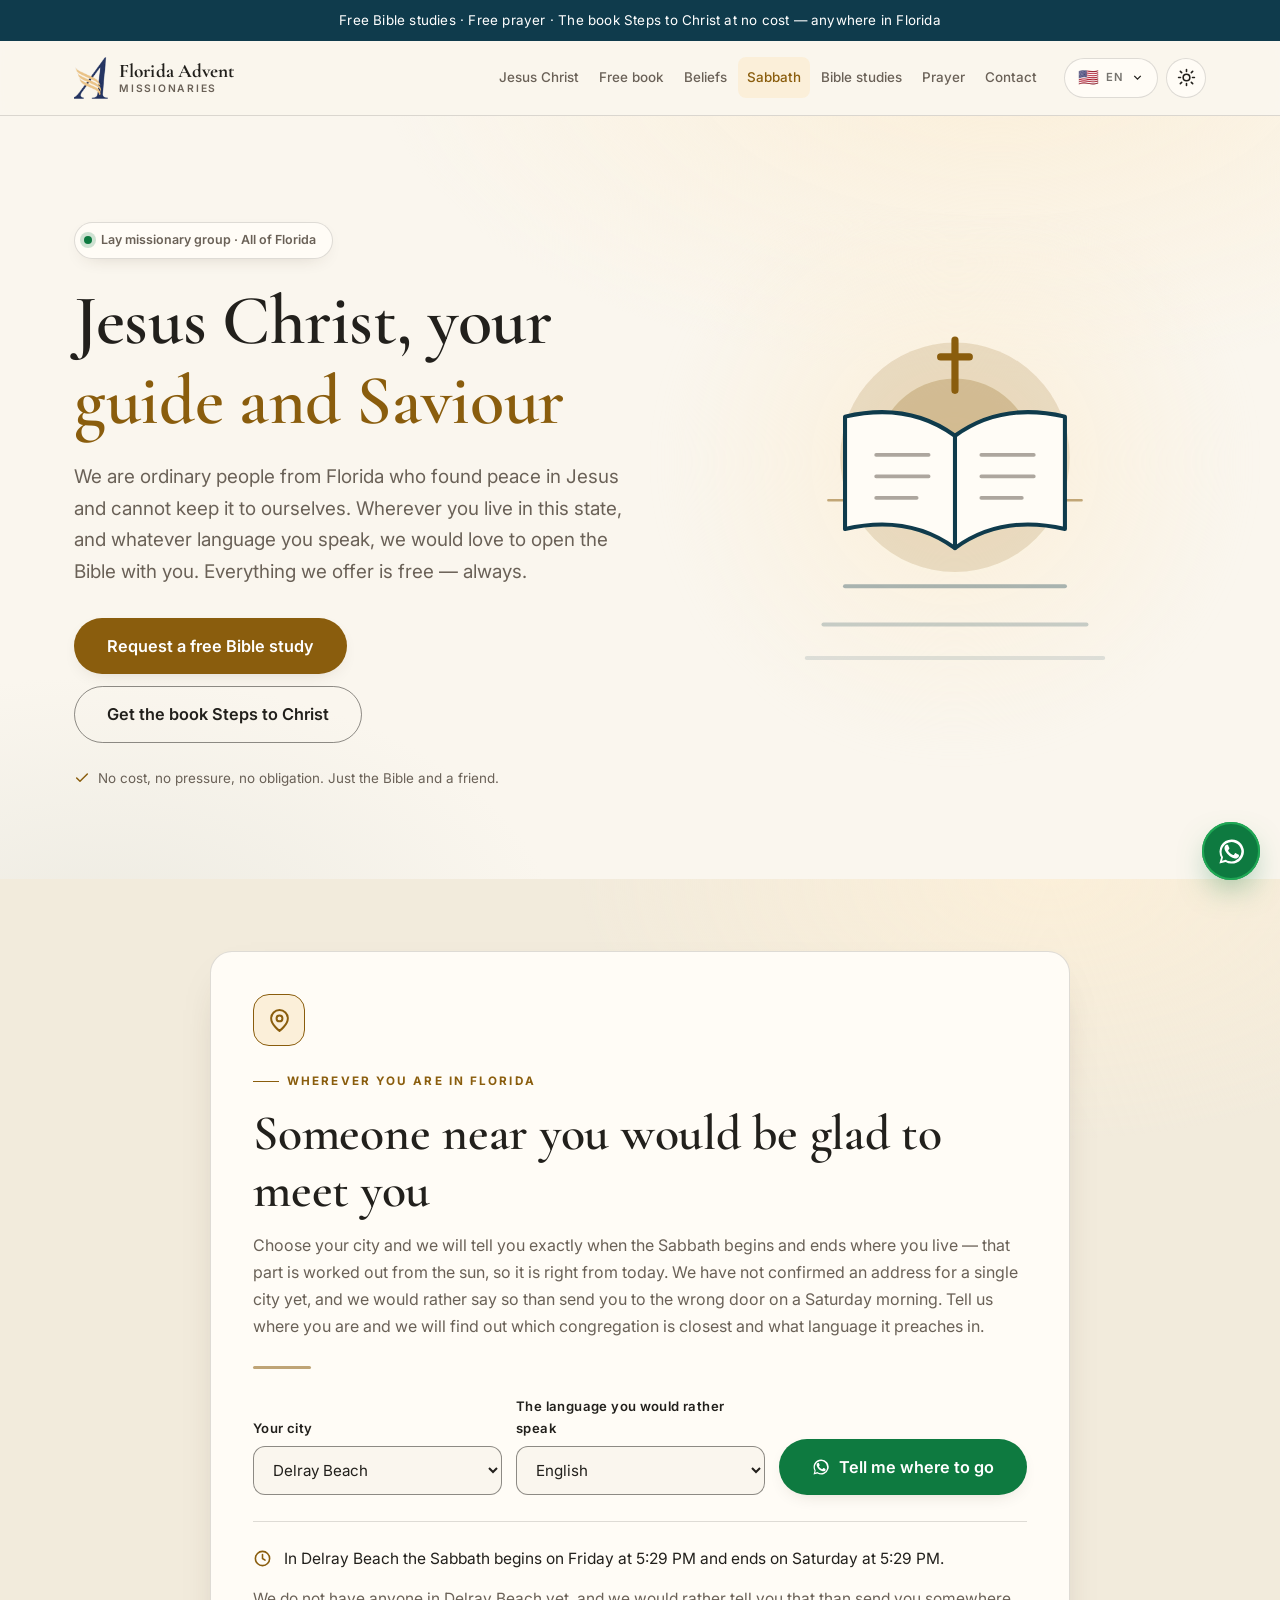
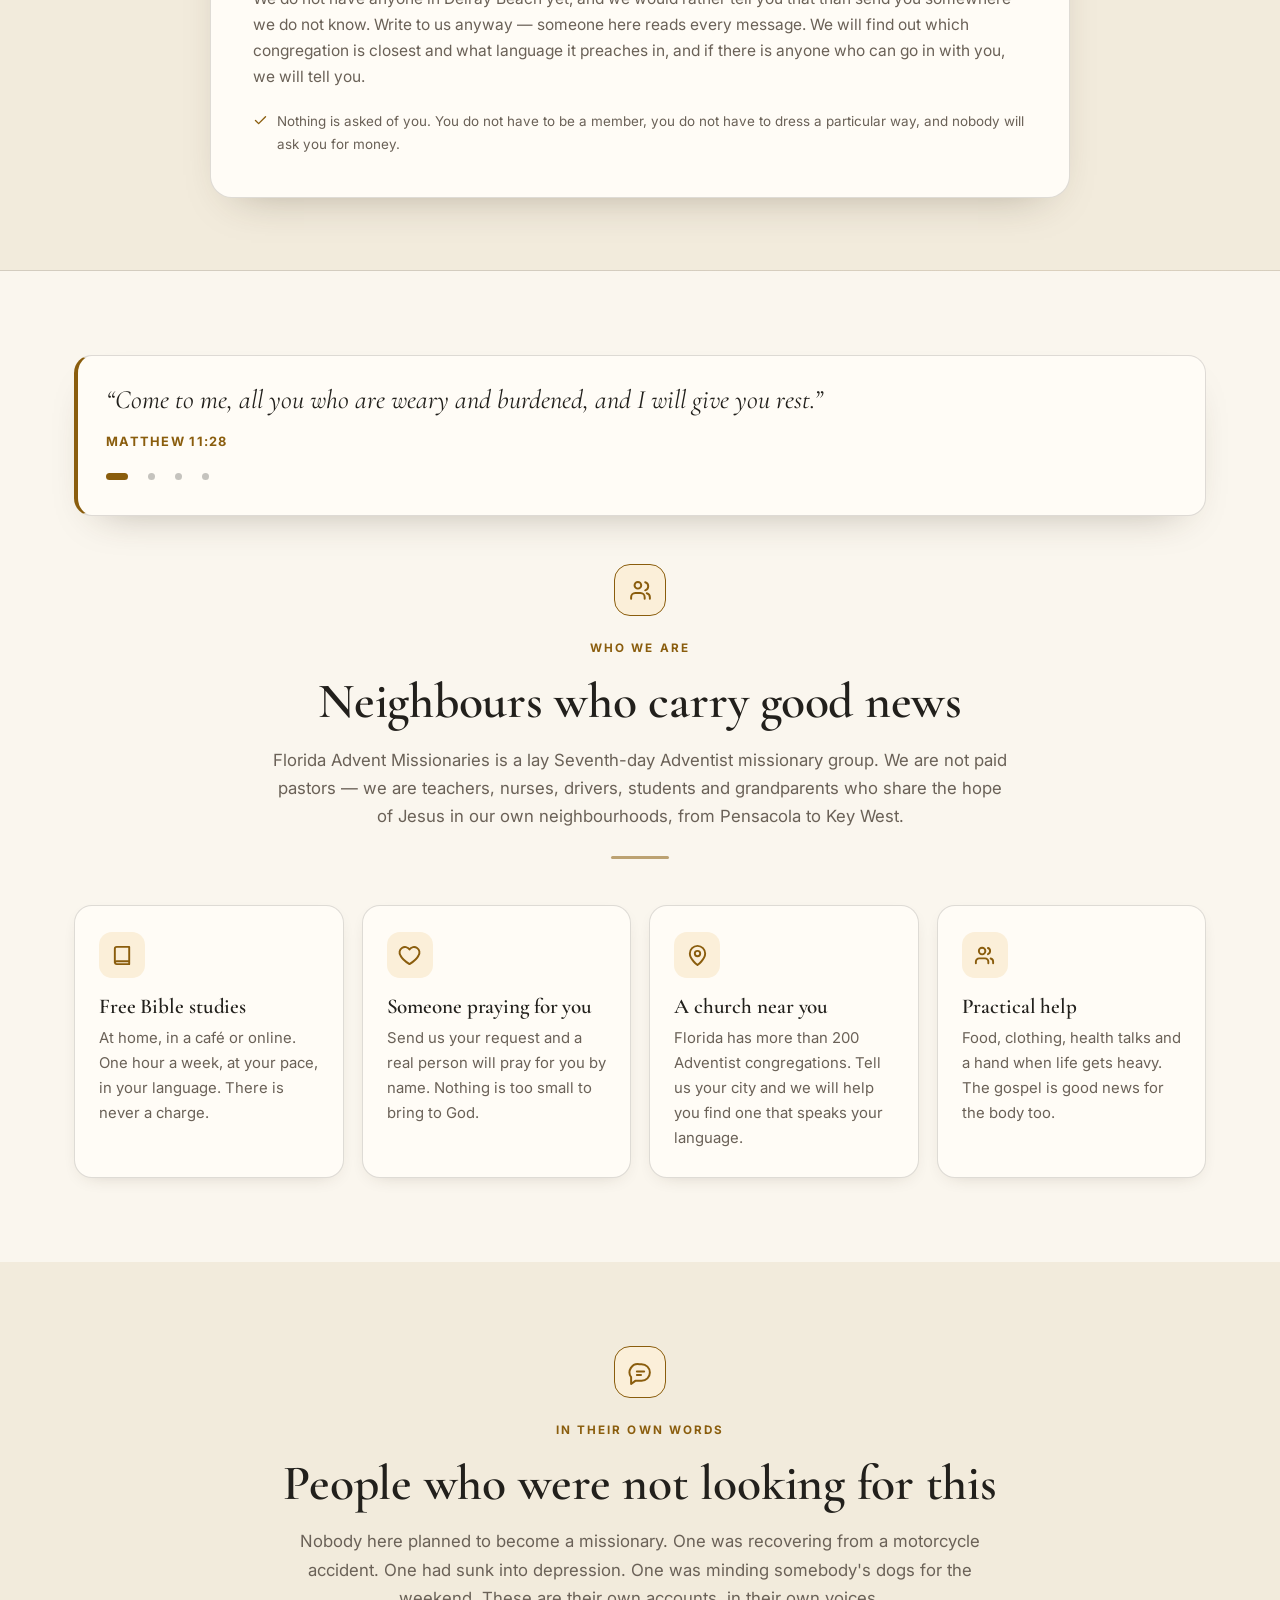
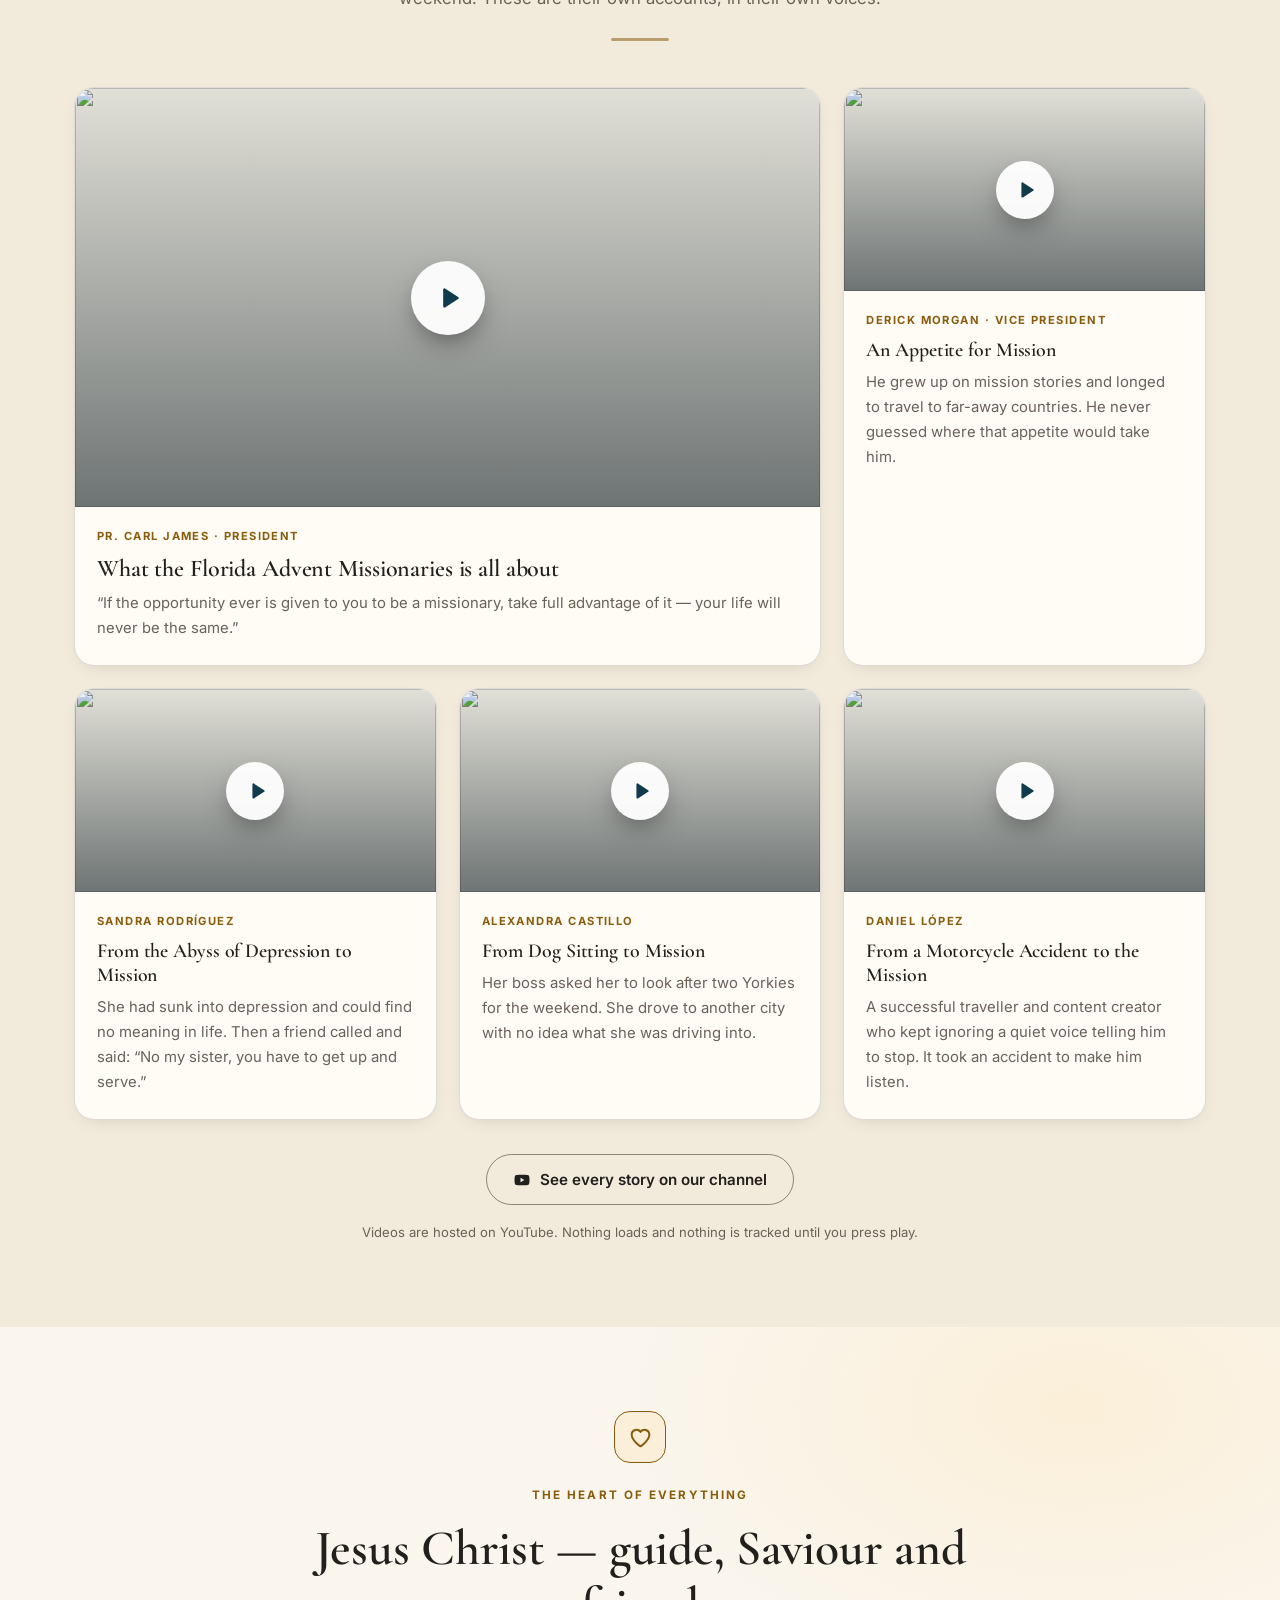
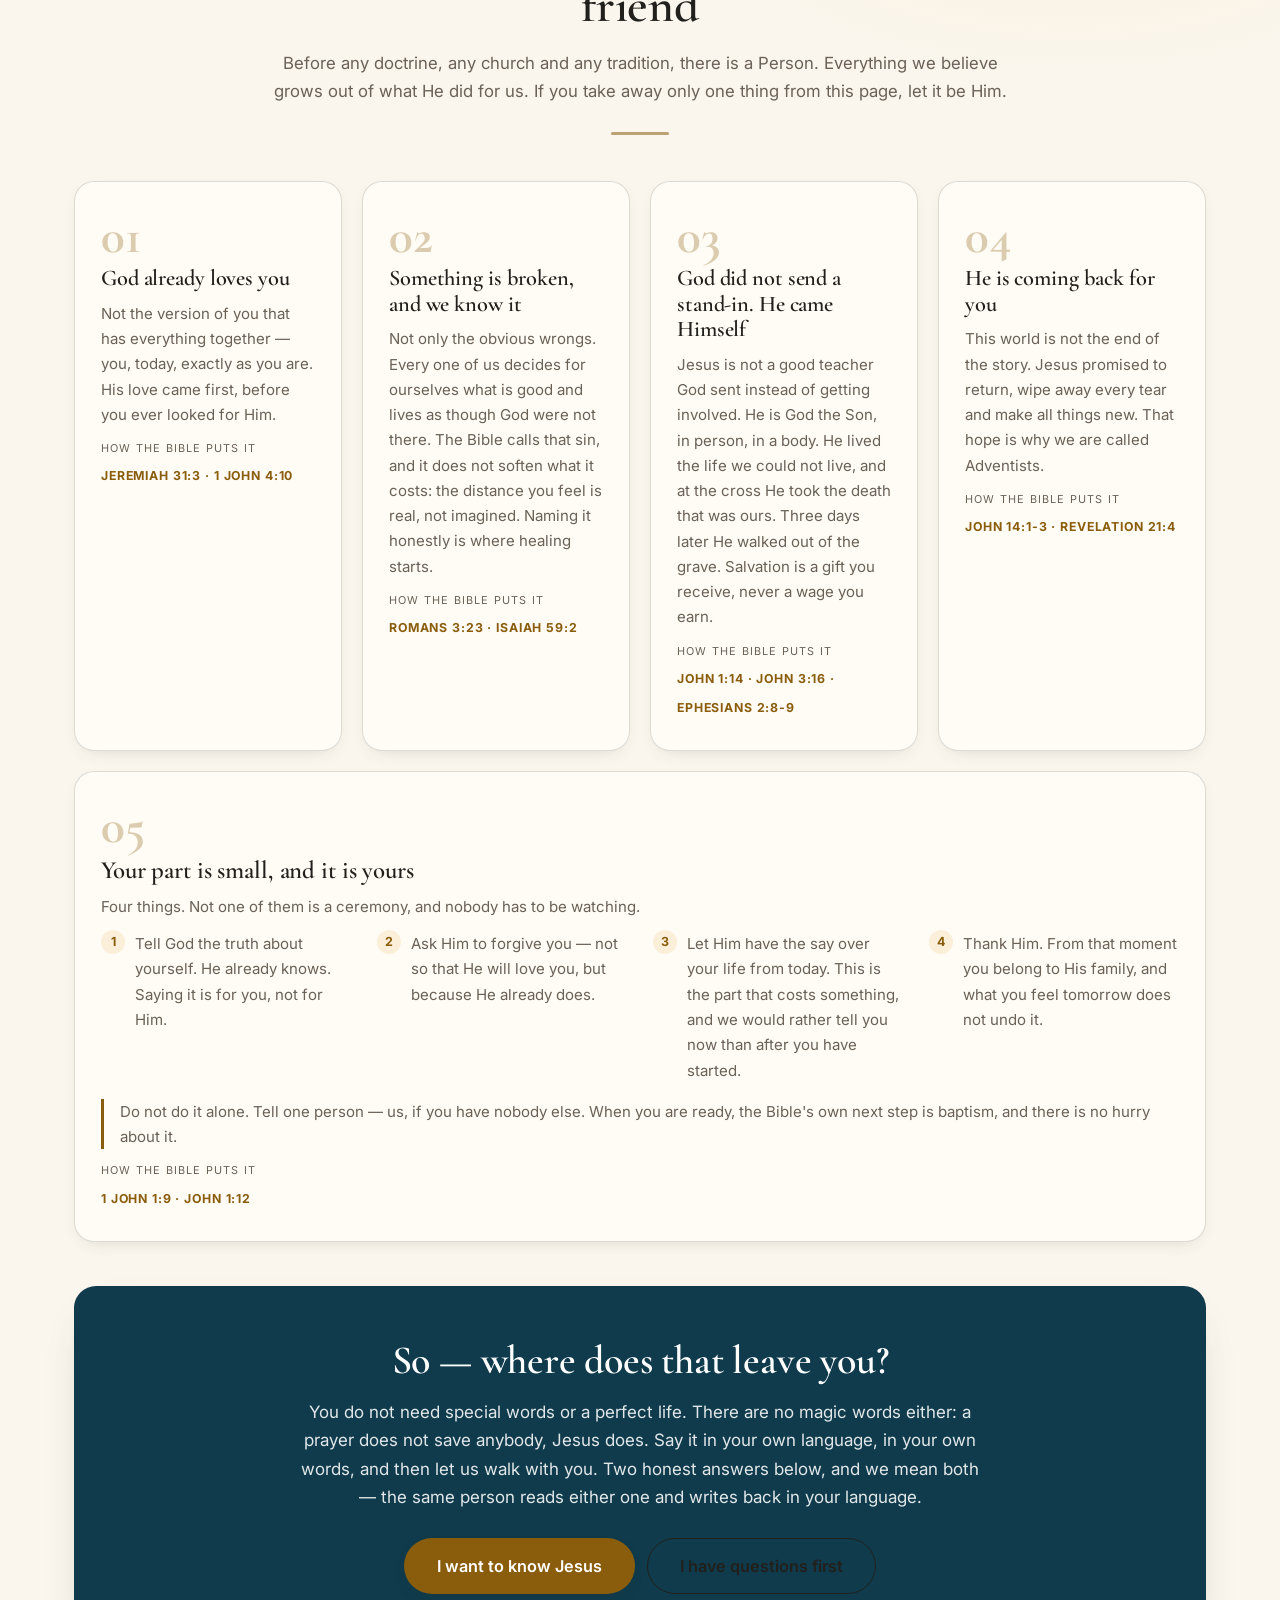
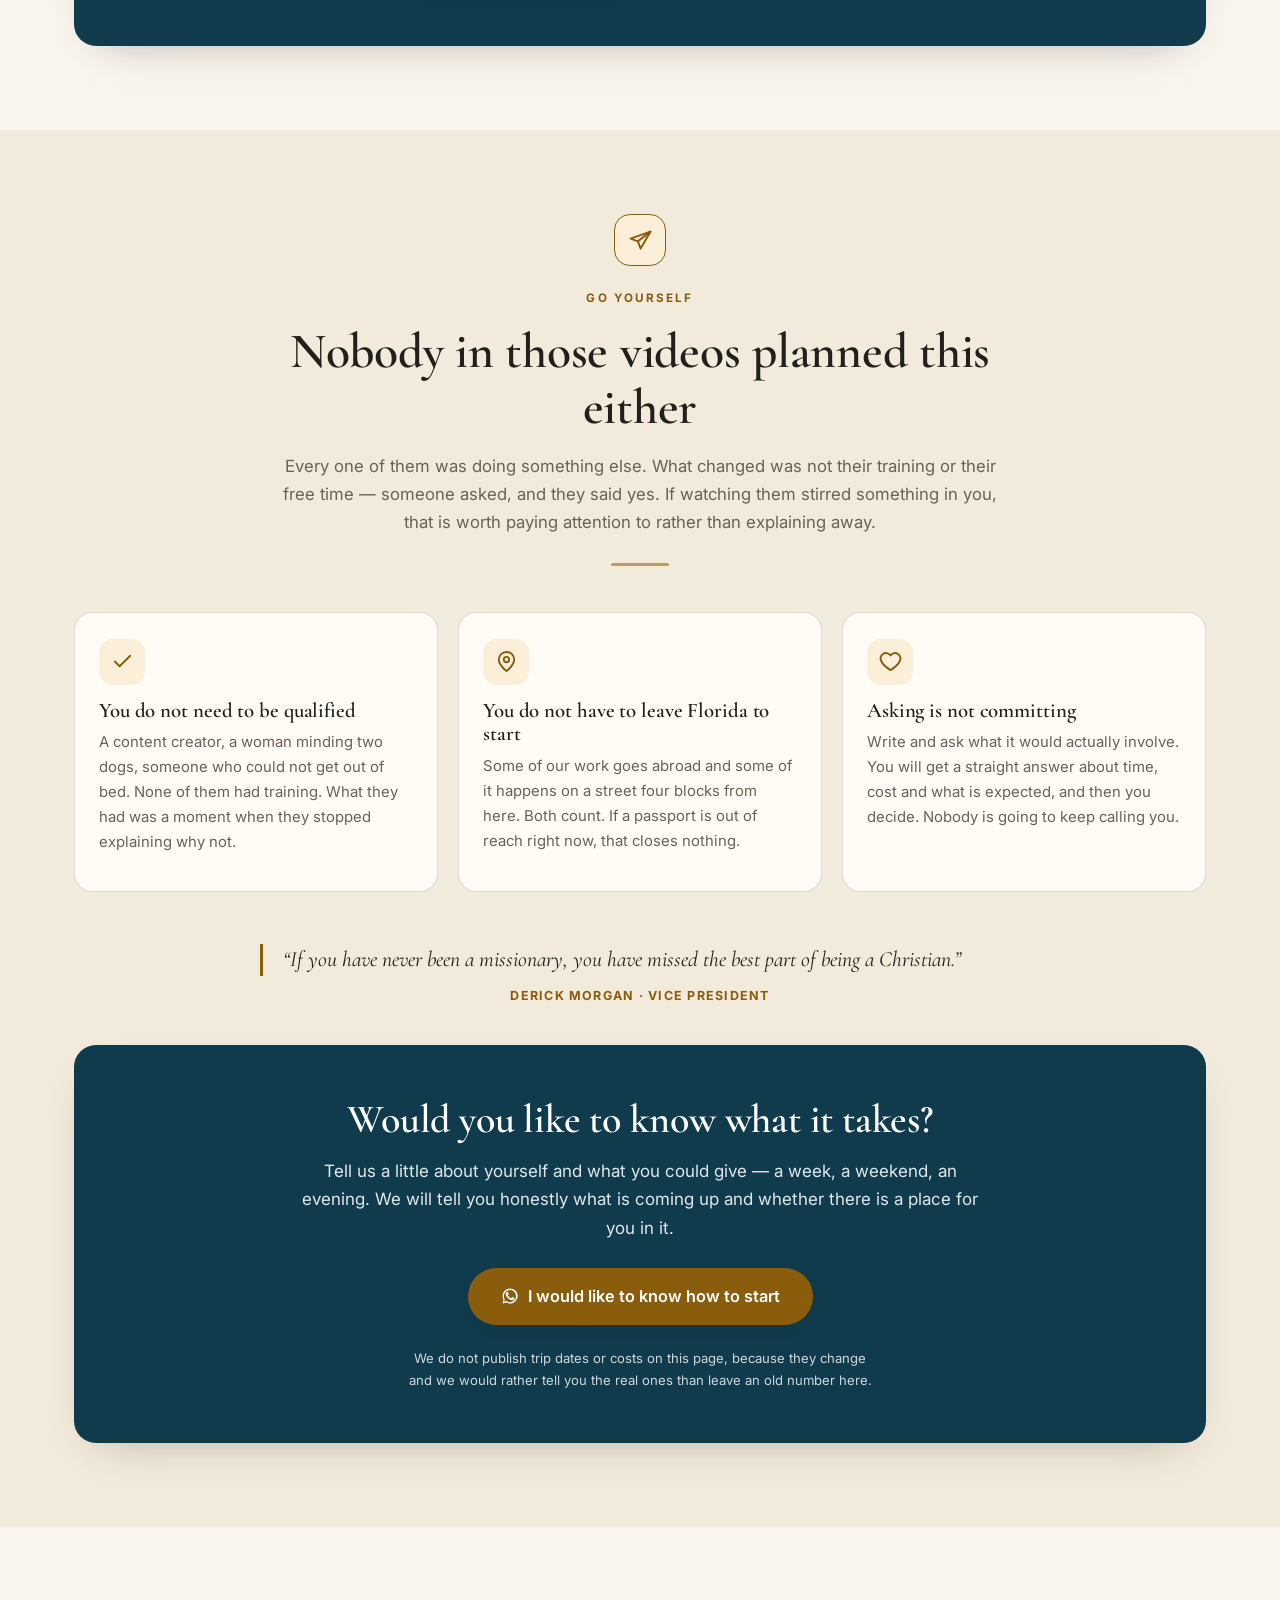
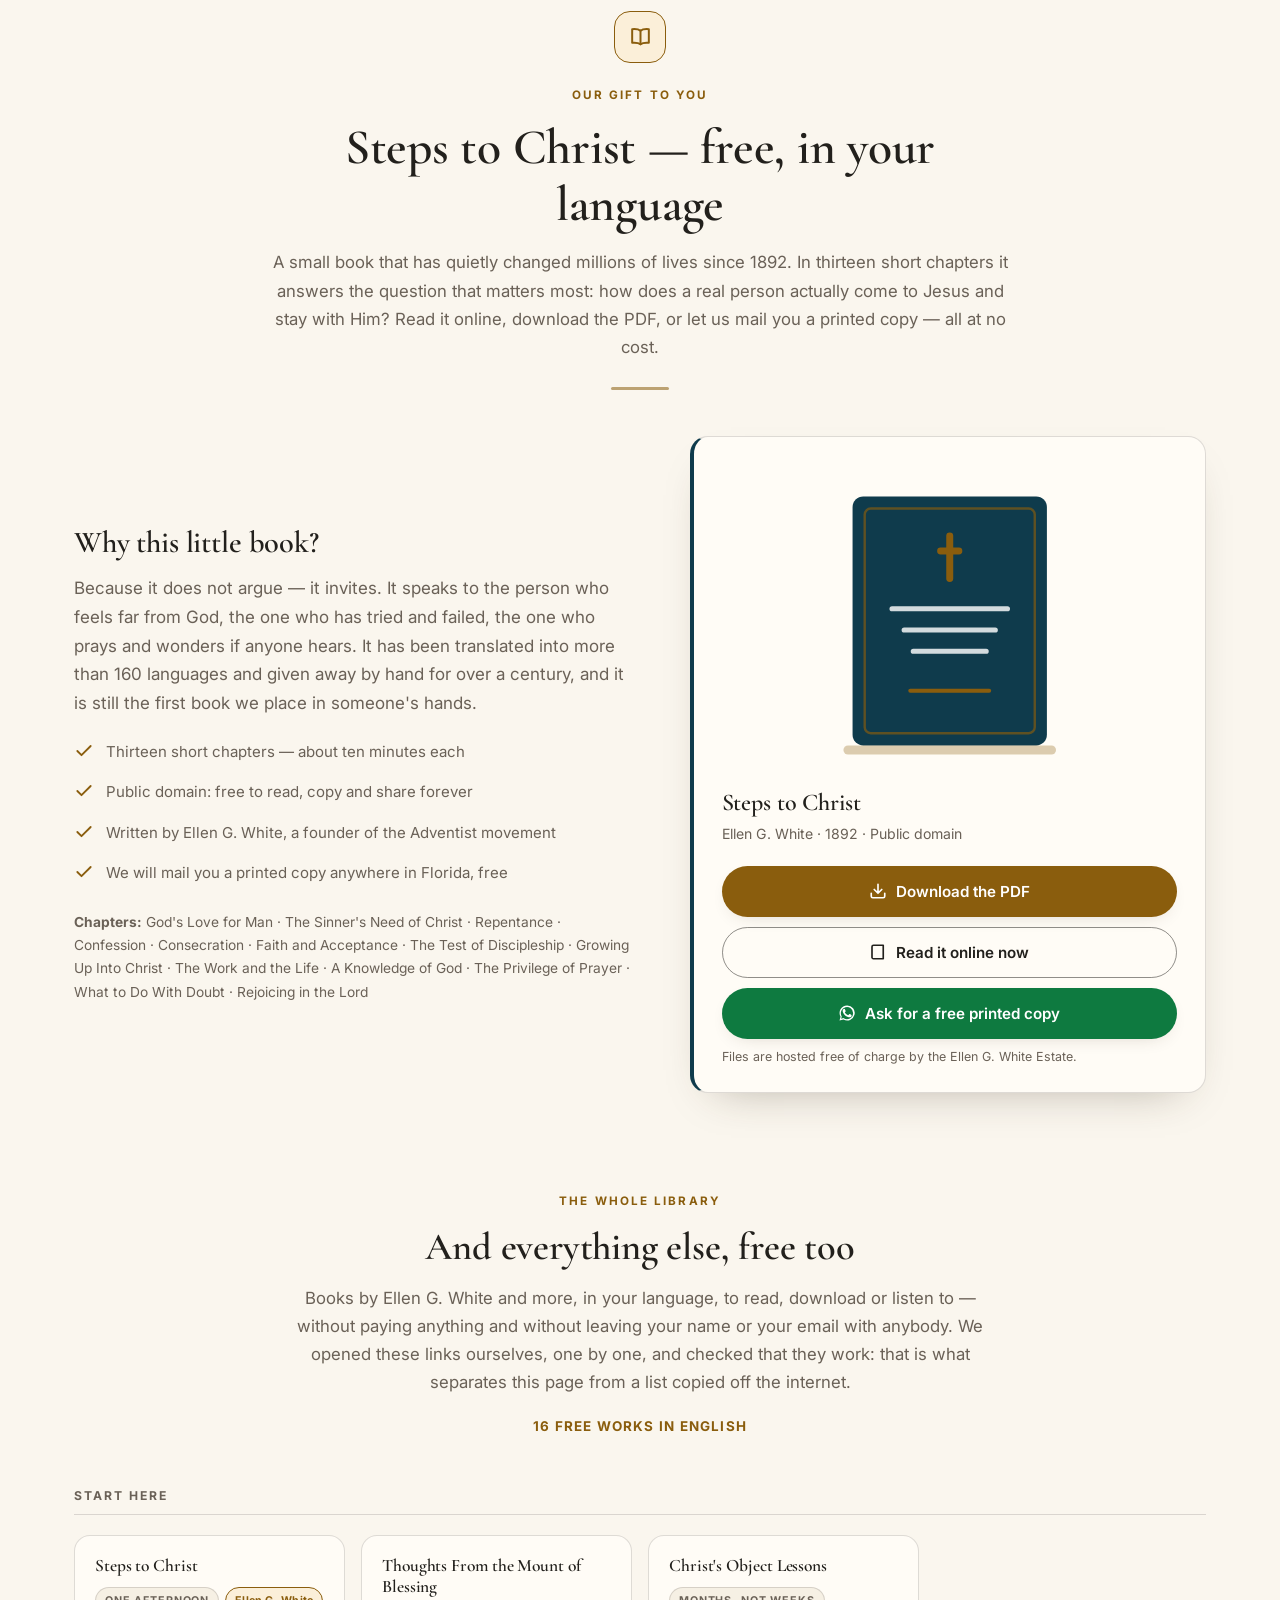
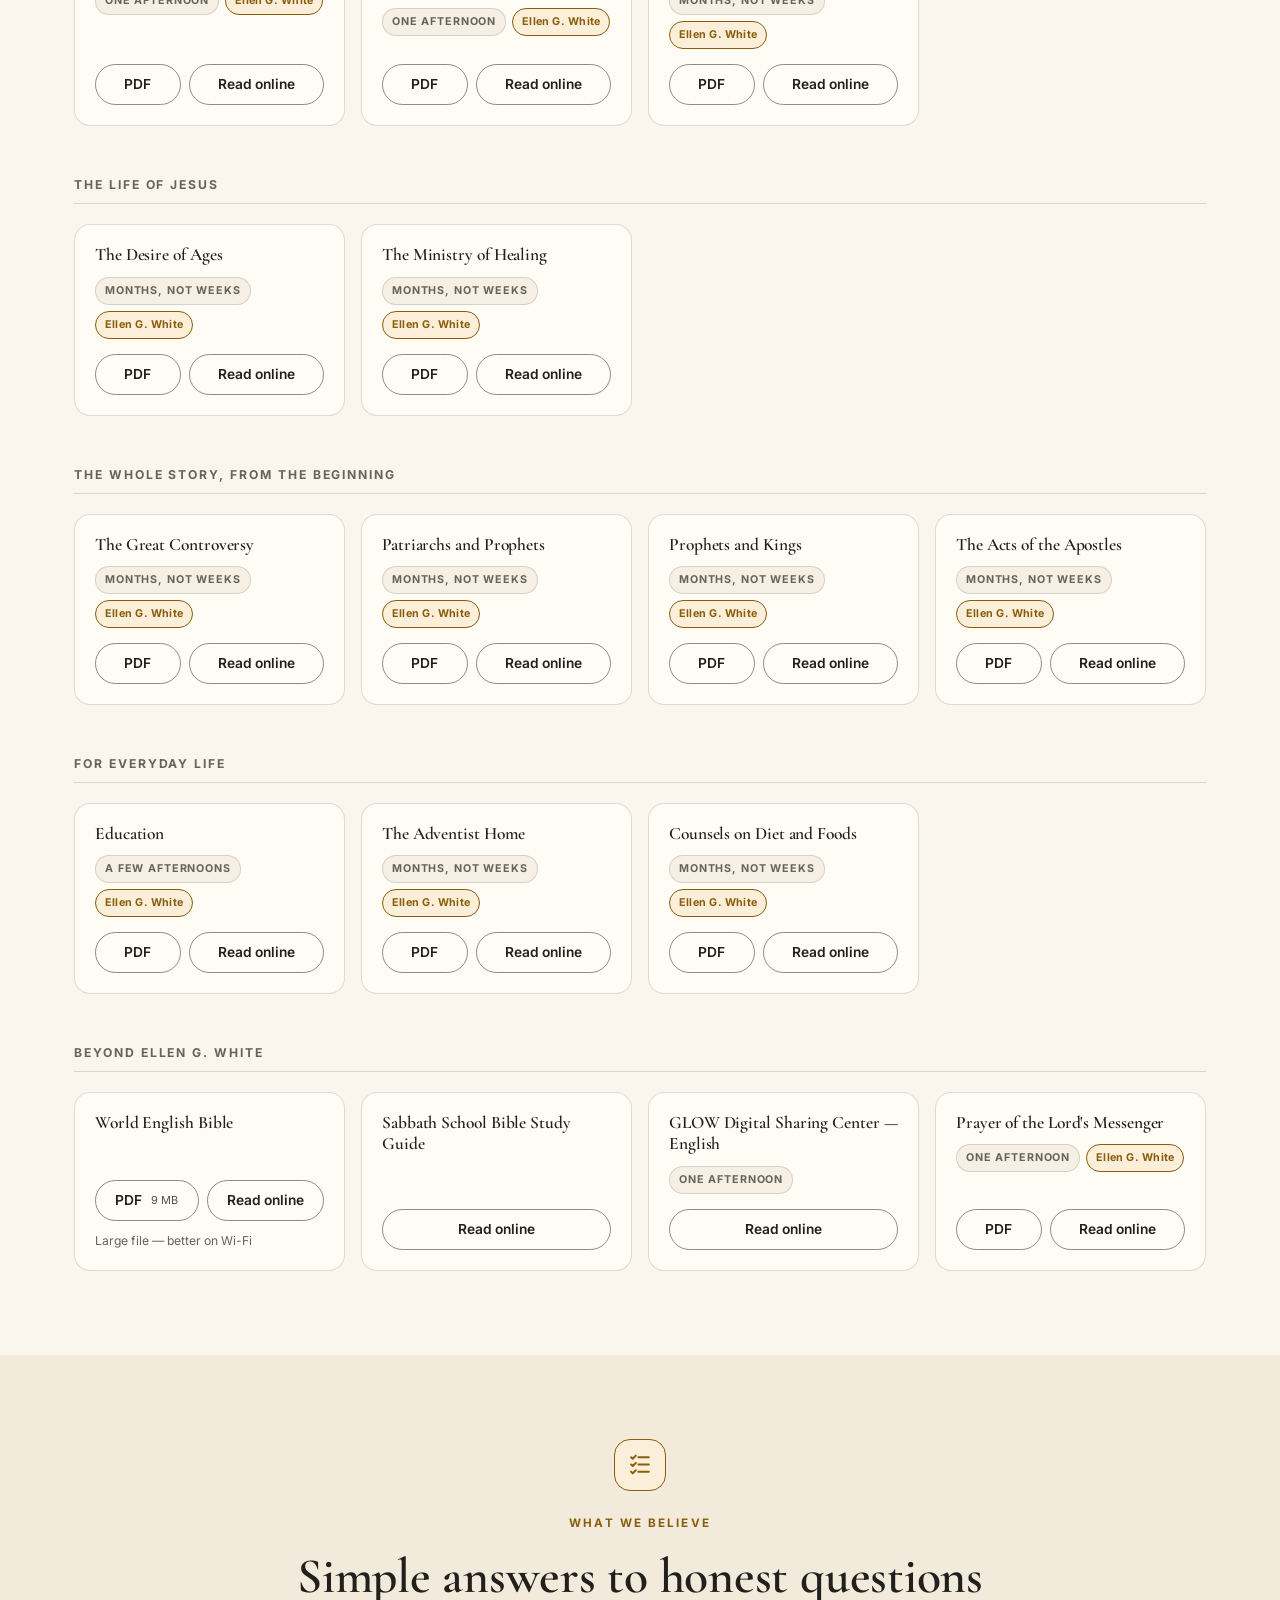
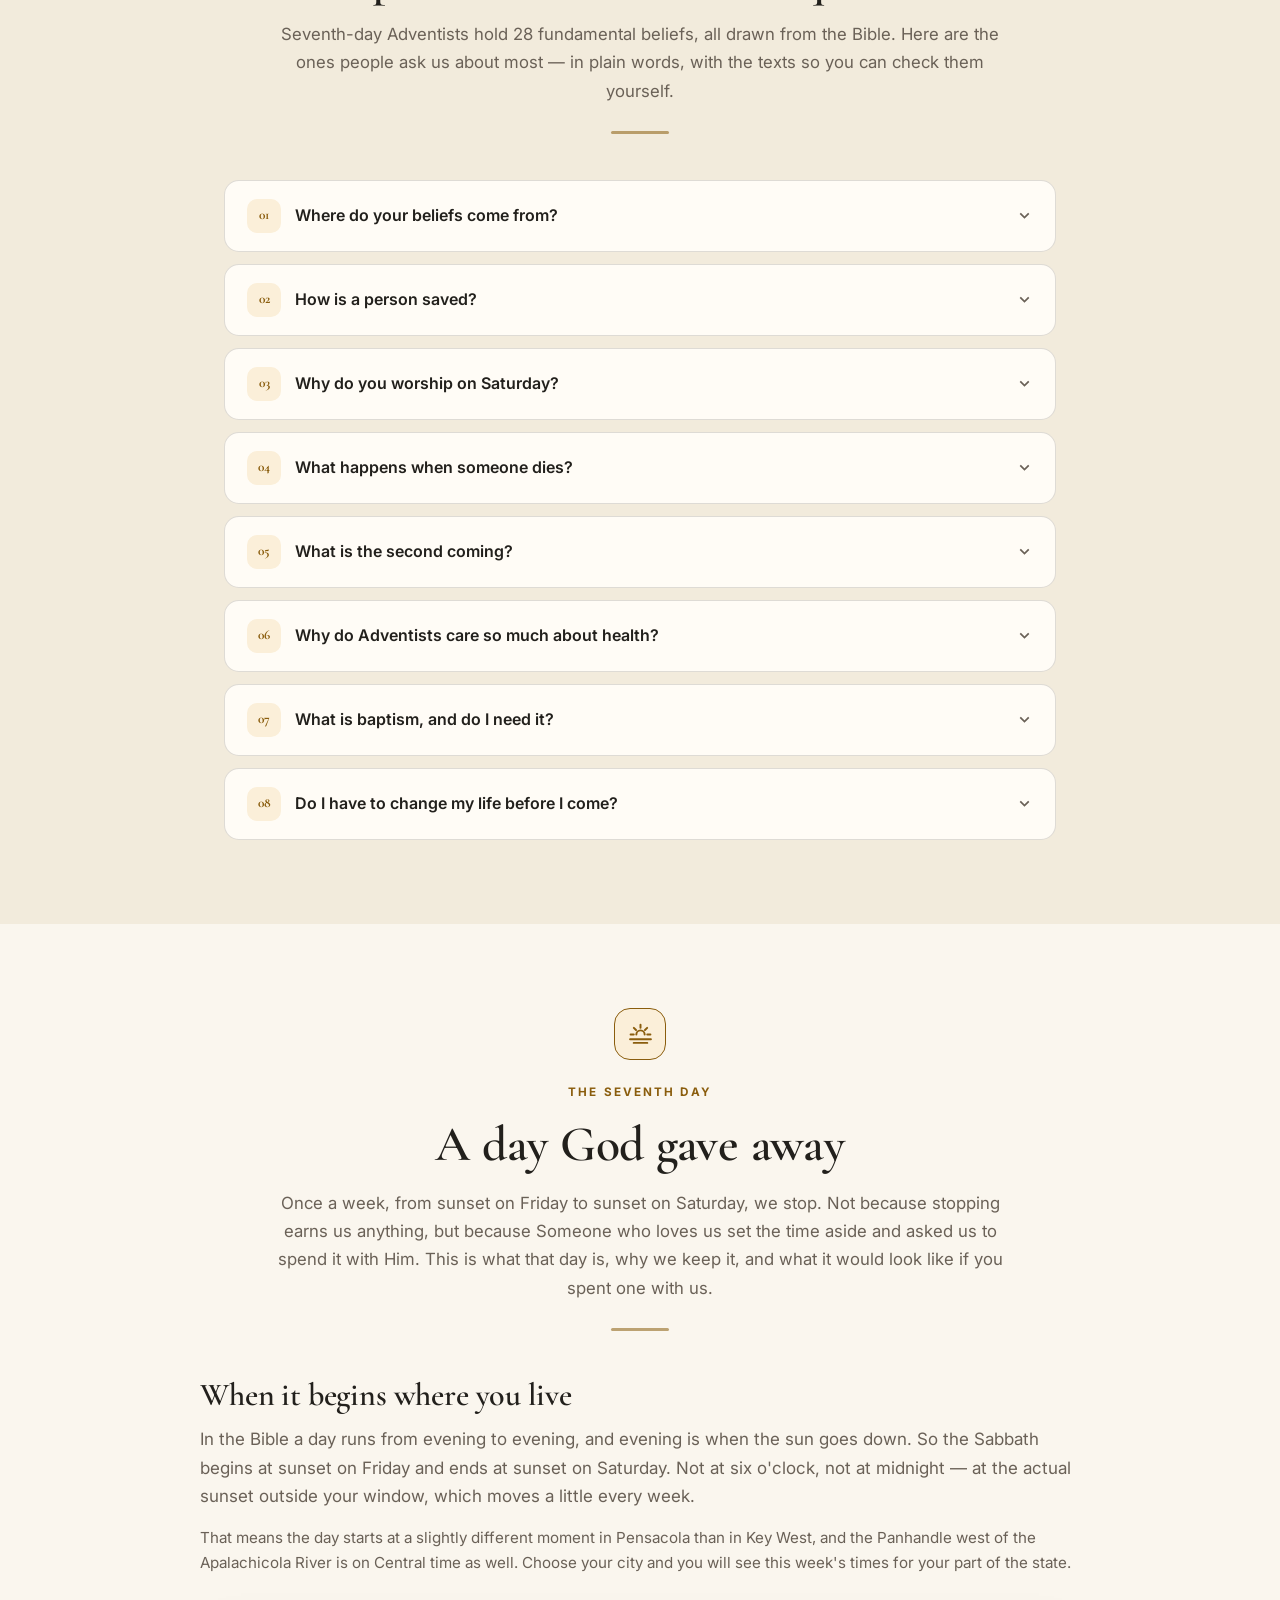
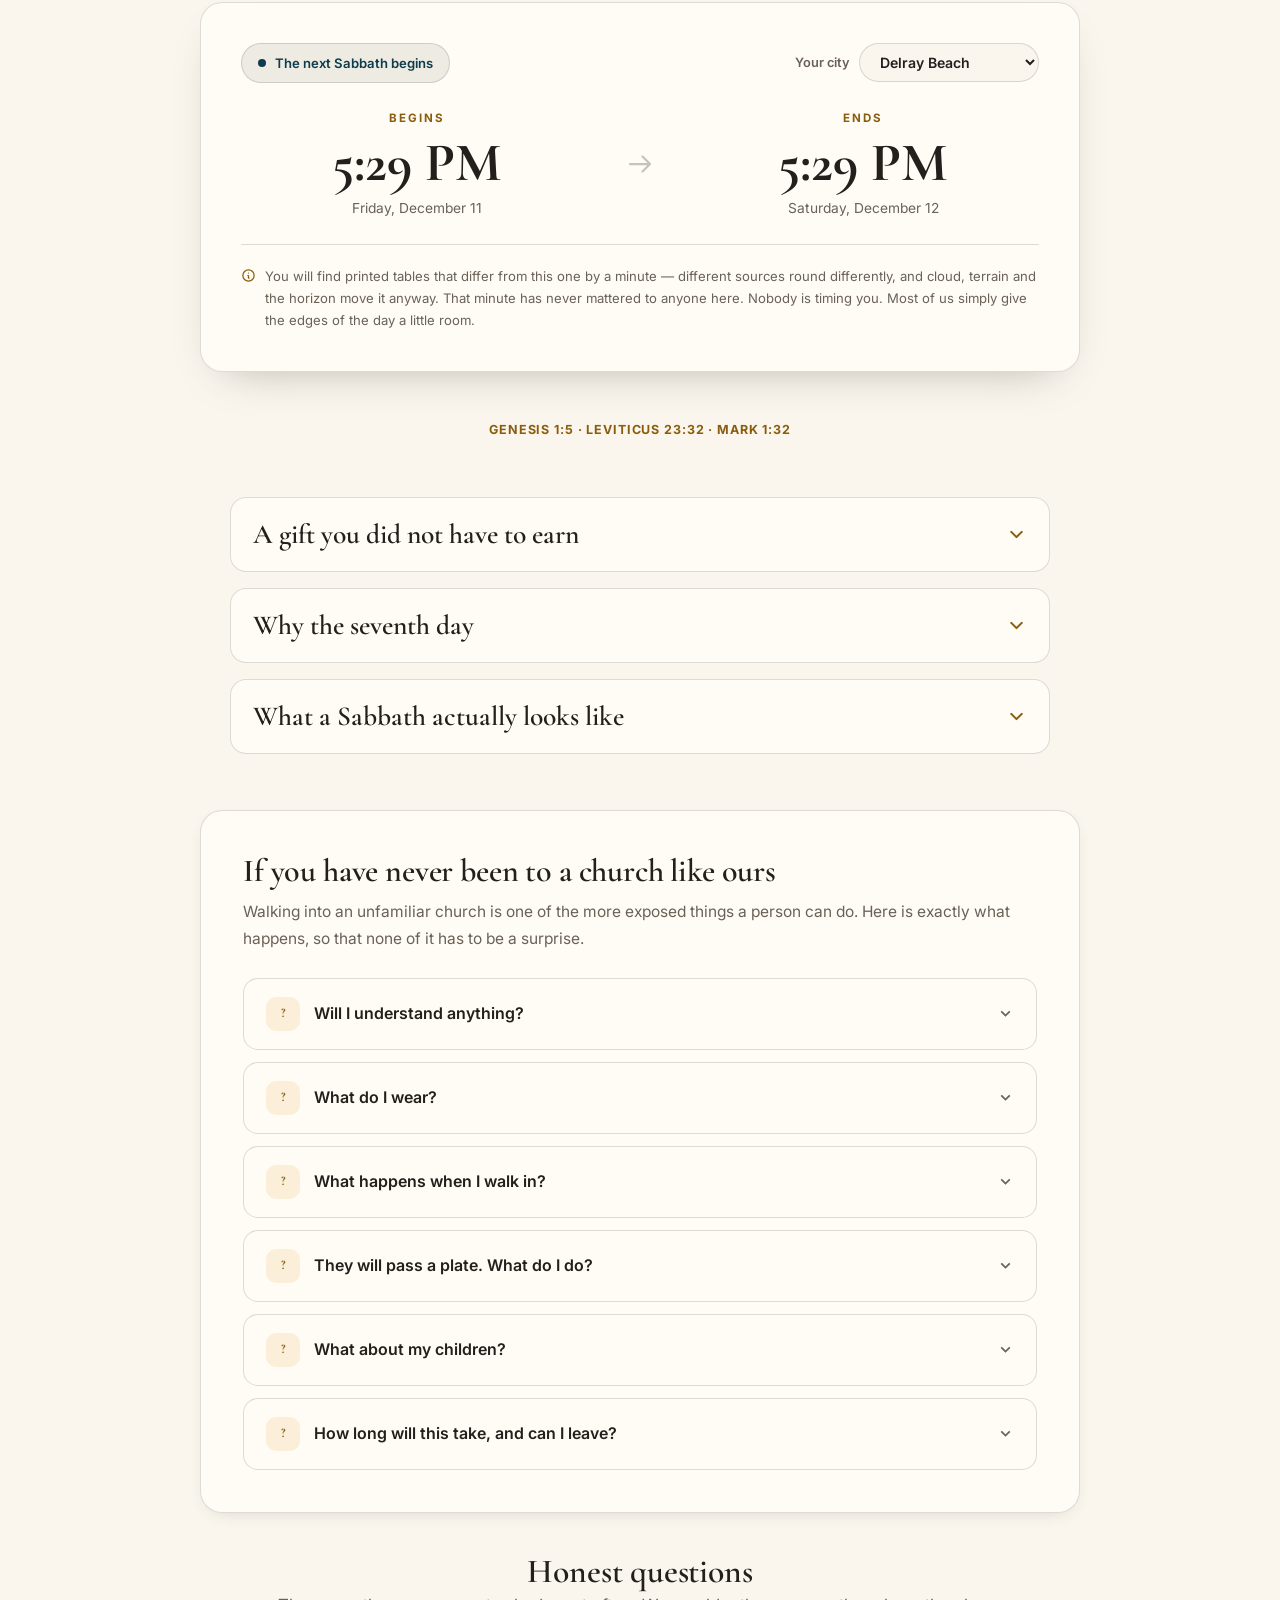
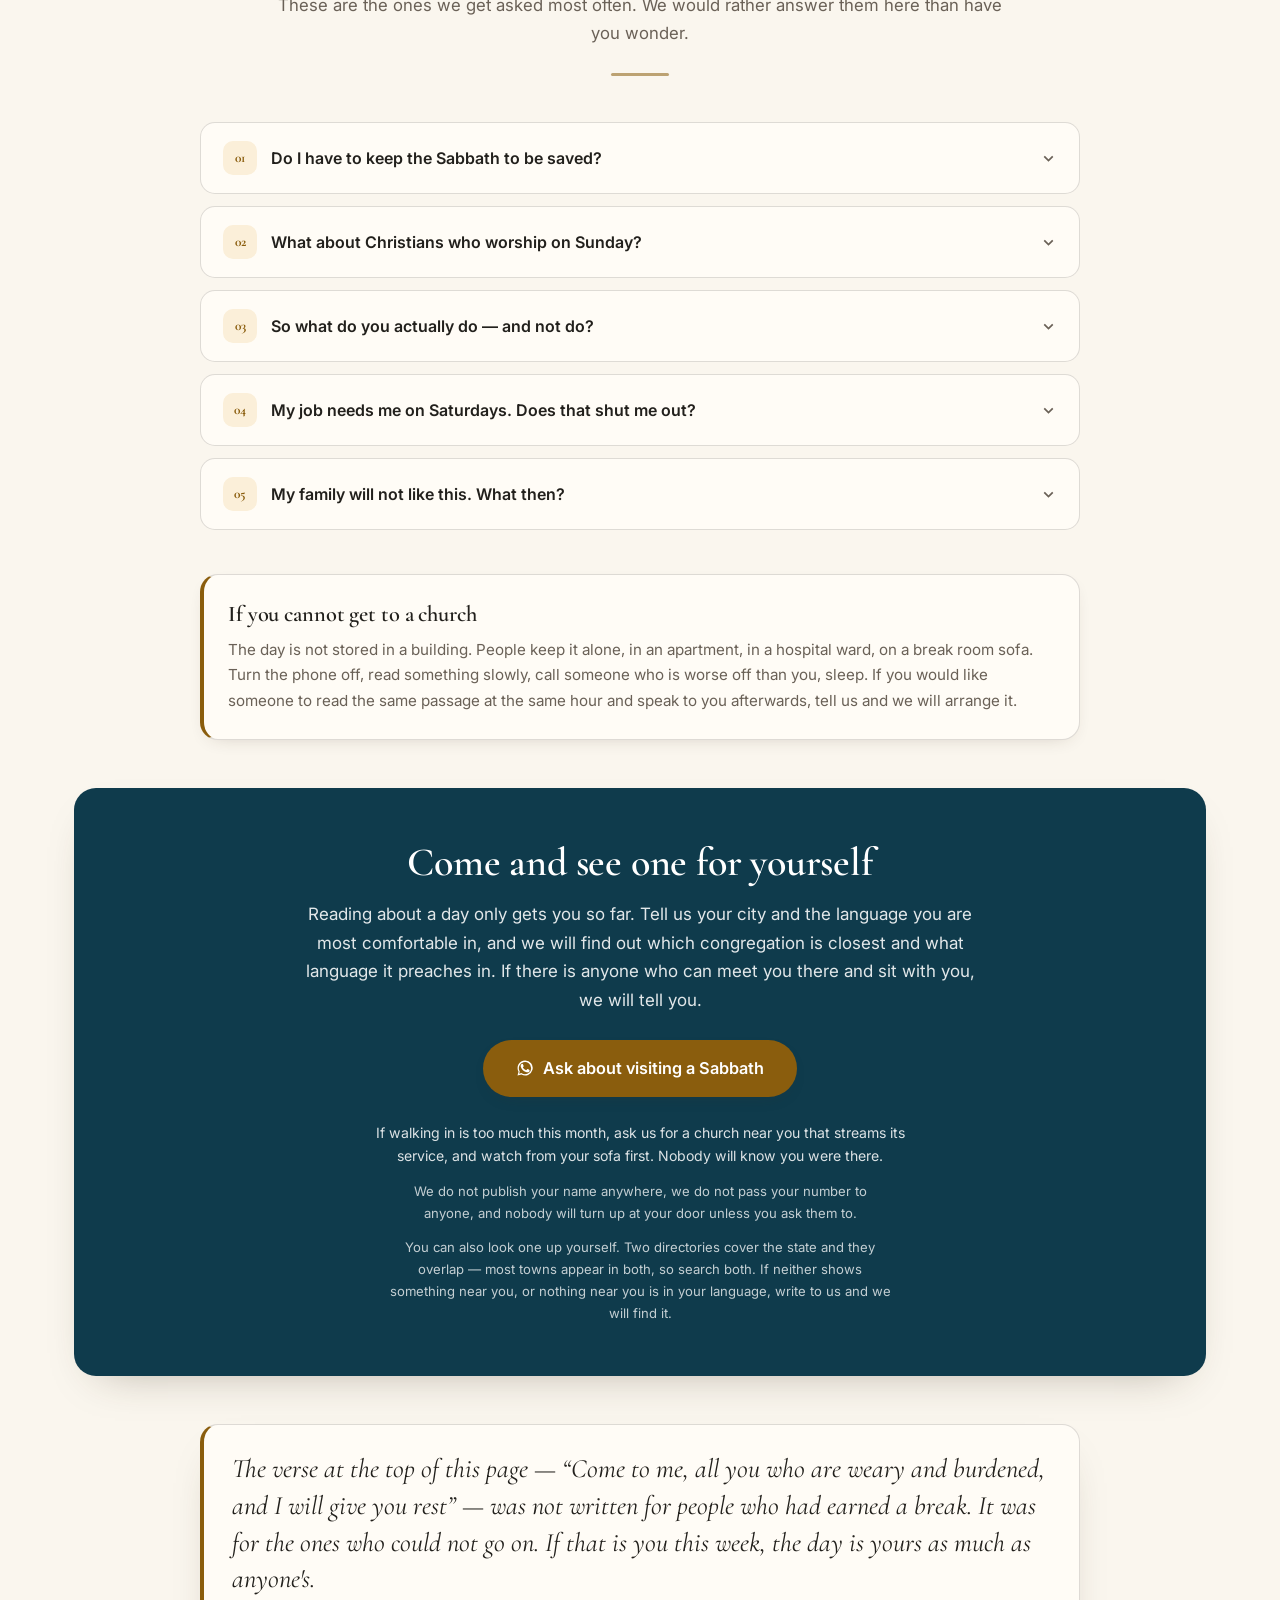
==== commit 391acf95: "Las 16 obras entran en el HTML servido: 124 titulos por 10 KB De las 124 ediciones de la biblioteca " ====
--- a/index.html
+++ b/index.html
@@ -280,6 +280,495 @@
     { "@type": "Question", "name": "Are you the official Adventist Church?",
       "acceptedAnswer": { "@type": "Answer", "text": "We are an independent group of lay members who support the work of the Seventh-day Adventist Church. We are not a conference office and we do not speak for the denomination — we simply share the same faith and point people to a local church." } }
   ]
+}
+</script>
+
+<script type="application/ld+json">
+{
+ "@context": "https://schema.org",
+ "@type": "ItemList",
+ "name": "Free Christian library — Ellen G. White and more",
+ "description": "Sixteen works free of charge, most of them by Ellen G. White, in up to nine languages: PDF download and online reading, no payment and no sign-up.",
+ "numberOfItems": 16,
+ "itemListOrder": "https://schema.org/ItemListOrderAscending",
+ "itemListElement": [
+  {
+   "@type": "Book",
+   "position": 1,
+   "name": "Steps to Christ",
+   "inLanguage": [
+    "en",
+    "es",
+    "fr",
+    "pt",
+    "de",
+    "nl",
+    "ru",
+    "uk"
+   ],
+   "isAccessibleForFree": true,
+   "bookFormat": "https://schema.org/EBook",
+   "author": {
+    "@type": "Person",
+    "name": "Ellen G. White"
+   },
+   "alternateName": [
+    "El Camino a Cristo",
+    "Vers Jésus",
+    "Caminho a Cristo",
+    "Der bessere Weg zu einem neuen Leben",
+    "Schreden Naar Christus",
+    "Путь ко Христу",
+    "Дорога до Христа"
+   ],
+   "url": "https://text.egwwritings.org/book/b108"
+  },
+  {
+   "@type": "Book",
+   "position": 2,
+   "name": "Thoughts From the Mount of Blessing",
+   "inLanguage": [
+    "en",
+    "es",
+    "fr",
+    "pt",
+    "de",
+    "nl",
+    "ru",
+    "uk"
+   ],
+   "isAccessibleForFree": true,
+   "bookFormat": "https://schema.org/EBook",
+   "author": {
+    "@type": "Person",
+    "name": "Ellen G. White"
+   },
+   "alternateName": [
+    "El Discurso Maestro de Jesucristo",
+    "Heureux ceux qui",
+    "O Maior Discurso de Cristo",
+    "Das bessere Leben",
+    "Gedachten van de Berg der Zaligsprekingen",
+    "Нагорная проповедь Христа",
+    "Небесні принципи щасливого життя"
+   ],
+   "url": "https://text.egwwritings.org/book/b150"
+  },
+  {
+   "@type": "Book",
+   "position": 3,
+   "name": "Christ's Object Lessons",
+   "inLanguage": [
+    "en",
+    "es",
+    "fr",
+    "pt",
+    "de",
+    "nl",
+    "ru",
+    "uk"
+   ],
+   "isAccessibleForFree": true,
+   "bookFormat": "https://schema.org/EBook",
+   "author": {
+    "@type": "Person",
+    "name": "Ellen G. White"
+   },
+   "alternateName": [
+    "Palabras de Vida del Gran Maestro",
+    "Les Paraboles de Jésus",
+    "Parábolas de Jesus",
+    "Christi Gleichnisse",
+    "Lessen Uit Het Leven Van Alledag",
+    "Наглядные уроки Христа",
+    "Наочні уроки Христа"
+   ],
+   "url": "https://text.egwwritings.org/book/b15"
+  },
+  {
+   "@type": "Book",
+   "position": 4,
+   "name": "The Desire of Ages",
+   "inLanguage": [
+    "en",
+    "es",
+    "fr",
+    "pt",
+    "de",
+    "nl",
+    "ru",
+    "uk"
+   ],
+   "isAccessibleForFree": true,
+   "bookFormat": "https://schema.org/EBook",
+   "author": {
+    "@type": "Person",
+    "name": "Ellen G. White"
+   },
+   "alternateName": [
+    "El Deseado de Todas las Gentes",
+    "Jésus-Christ",
+    "O Desejado de Todas as Nações",
+    "Das Leben Jesu",
+    "De Wens der Eeuwen",
+    "Желание веков",
+    "Христос — надія світу"
+   ],
+   "url": "https://text.egwwritings.org/book/b130"
+  },
+  {
+   "@type": "Book",
+   "position": 5,
+   "name": "The Ministry of Healing",
+   "inLanguage": [
+    "en",
+    "es",
+    "fr",
+    "pt",
+    "de",
+    "nl",
+    "ru",
+    "uk"
+   ],
+   "isAccessibleForFree": true,
+   "bookFormat": "https://schema.org/EBook",
+   "author": {
+    "@type": "Person",
+    "name": "Ellen G. White"
+   },
+   "alternateName": [
+    "El Ministerio de Curación",
+    "Le Ministère de la Guérison",
+    "A Ciência do Bom Viver",
+    "Auf den Spuren des großen Arztes",
+    "Gezin en Gezondheid",
+    "Служение исцеления",
+    "Служіння зцілення"
+   ],
+   "url": "https://text.egwwritings.org/book/b135"
+  },
+  {
+   "@type": "Book",
+   "position": 6,
+   "name": "The Great Controversy",
+   "inLanguage": [
+    "en",
+    "es",
+    "fr",
+    "pt",
+    "de",
+    "nl",
+    "ru",
+    "uk"
+   ],
+   "isAccessibleForFree": true,
+   "bookFormat": "https://schema.org/EBook",
+   "author": {
+    "@type": "Person",
+    "name": "Ellen G. White"
+   },
+   "alternateName": [
+    "El Conflicto de los Siglos",
+    "La Tragédie des Siècles",
+    "O Grande Conflito",
+    "Der große Kampf",
+    "De Grote Strijd Tussen Christus en Satan",
+    "Великая Борьба",
+    "Велика боротьба"
+   ],
+   "url": "https://text.egwwritings.org/book/b132"
+  },
+  {
+   "@type": "Book",
+   "position": 7,
+   "name": "Patriarchs and Prophets",
+   "inLanguage": [
+    "en",
+    "es",
+    "fr",
+    "pt",
+    "de",
+    "nl",
+    "ru",
+    "uk"
+   ],
+   "isAccessibleForFree": true,
+   "bookFormat": "https://schema.org/EBook",
+   "author": {
+    "@type": "Person",
+    "name": "Ellen G. White"
+   },
+   "alternateName": [
+    "Historia de los Patriarcas y Profetas",
+    "Patriarches et Prophètes",
+    "Patriarcas e Profetas",
+    "Patriarchen und Propheten",
+    "Patriarchen En Profeten",
+    "Патриархи и пророки",
+    "Патріархи і пророки"
+   ],
+   "url": "https://text.egwwritings.org/book/b84"
+  },
+  {
+   "@type": "Book",
+   "position": 8,
+   "name": "Prophets and Kings",
+   "inLanguage": [
+    "en",
+    "es",
+    "fr",
+    "pt",
+    "de",
+    "nl",
+    "ru",
+    "uk"
+   ],
+   "isAccessibleForFree": true,
+   "bookFormat": "https://schema.org/EBook",
+   "author": {
+    "@type": "Person",
+    "name": "Ellen G. White"
+   },
+   "alternateName": [
+    "Profetas y Reyes",
+    "Prophètes et Rois",
+    "Profetas e Reis",
+    "Propheten und Könige",
+    "Profeten En Koningen",
+    "Пророки и цари",
+    "Пророки і царі"
+   ],
+   "url": "https://text.egwwritings.org/book/b88"
+  },
+  {
+   "@type": "Book",
+   "position": 9,
+   "name": "The Acts of the Apostles",
+   "inLanguage": [
+    "en",
+    "es",
+    "fr",
+    "pt",
+    "de",
+    "ru",
+    "uk"
+   ],
+   "isAccessibleForFree": true,
+   "bookFormat": "https://schema.org/EBook",
+   "author": {
+    "@type": "Person",
+    "name": "Ellen G. White"
+   },
+   "alternateName": [
+    "Los Hechos de los Apóstoles",
+    "Conquérants Pacifiques",
+    "Atos Dos Apóstolos",
+    "Das Wirken der Apostel",
+    "Деяния апостолов",
+    "Дії апостолів"
+   ],
+   "url": "https://text.egwwritings.org/book/b127"
+  },
+  {
+   "@type": "Book",
+   "position": 10,
+   "name": "Education",
+   "inLanguage": [
+    "en",
+    "es",
+    "fr",
+    "pt",
+    "de",
+    "nl",
+    "ru",
+    "uk"
+   ],
+   "isAccessibleForFree": true,
+   "bookFormat": "https://schema.org/EBook",
+   "author": {
+    "@type": "Person",
+    "name": "Ellen G. White"
+   },
+   "alternateName": [
+    "La Educación",
+    "Éducation",
+    "Educação",
+    "Erziehung",
+    "Karaktervorming",
+    "Воспитание",
+    "Виховання та освіта"
+   ],
+   "url": "https://text.egwwritings.org/book/b29"
+  },
+  {
+   "@type": "Book",
+   "position": 11,
+   "name": "The Adventist Home",
+   "inLanguage": [
+    "en",
+    "es",
+    "fr",
+    "pt",
+    "de",
+    "ru",
+    "uk"
+   ],
+   "isAccessibleForFree": true,
+   "bookFormat": "https://schema.org/EBook",
+   "author": {
+    "@type": "Person",
+    "name": "Ellen G. White"
+   },
+   "alternateName": [
+    "El Hogar Cristiano",
+    "Le Foyer Chrétien",
+    "O Lar Adventista",
+    "Glück fängt zu Hause an",
+    "Христианский дом",
+    "Християнська родина"
+   ],
+   "url": "https://text.egwwritings.org/book/b128"
+  },
+  {
+   "@type": "Book",
+   "position": 12,
+   "name": "Counsels on Diet and Foods",
+   "inLanguage": [
+    "en",
+    "es",
+    "fr",
+    "pt",
+    "ru",
+    "uk"
+   ],
+   "isAccessibleForFree": true,
+   "bookFormat": "https://schema.org/EBook",
+   "author": {
+    "@type": "Person",
+    "name": "Ellen G. White"
+   },
+   "alternateName": [
+    "Consejos Sobre el Régimen Alimenticio",
+    "Conseils sur la Nutrition et les Aliments",
+    "Conselhos sobre o Regime Alimentar",
+    "Основы здорового питания",
+    "Поради щодо їжі та харчування"
+   ],
+   "url": "https://text.egwwritings.org/book/b384"
+  },
+  {
+   "@type": "Book",
+   "position": 13,
+   "name": "World English Bible",
+   "inLanguage": [
+    "en",
+    "es",
+    "fr",
+    "ht",
+    "pt",
+    "de",
+    "nl",
+    "ru",
+    "uk"
+   ],
+   "isAccessibleForFree": true,
+   "bookFormat": "https://schema.org/EBook",
+   "alternateName": [
+    "Reina-Valera 1909",
+    "Louis Segond 1910",
+    "Bib La",
+    "Bíblia Livre",
+    "Lutherbibel 1912",
+    "NBG-vertaling 1951",
+    "Синодальный перевод",
+    "Біблія"
+   ],
+   "url": "https://ebible.org/engwebp/"
+  },
+  {
+   "@type": "Book",
+   "position": 14,
+   "name": "Sabbath School Bible Study Guide",
+   "inLanguage": [
+    "en",
+    "es",
+    "fr",
+    "ht",
+    "pt",
+    "de",
+    "nl",
+    "ru",
+    "uk"
+   ],
+   "isAccessibleForFree": true,
+   "bookFormat": "https://schema.org/EBook",
+   "alternateName": [
+    "Guia de Estudio de la Biblia, Escuela Sabatica",
+    "Guide d'etude de la Bible, Ecole du Sabbat",
+    "Repo nan Kris la — Jiye · Dawou · Septanm 2021",
+    "Guia de Estudo da Biblia, Escola Sabatina",
+    "Bibelstudien zur Sabbatschule",
+    "Bijbelstudiegids voor de sabbatschool",
+    "Пособие по изучению Библии в субботней школе",
+    "Посібник з вивчення Біблії в суботній школі"
+   ],
+   "url": "https://sabbath-school.adventech.io/en"
+  },
+  {
+   "@type": "Book",
+   "position": 15,
+   "name": "GLOW Digital Sharing Center — English",
+   "inLanguage": [
+    "en",
+    "es",
+    "fr",
+    "pt",
+    "de",
+    "nl",
+    "ru"
+   ],
+   "isAccessibleForFree": true,
+   "bookFormat": "https://schema.org/EBook",
+   "alternateName": [
+    "GLOW Centro Digital — Español",
+    "GLOW Français",
+    "GLOW Português",
+    "GLOW Deutsch",
+    "GLOW Nederlands",
+    "GLOW Русский"
+   ],
+   "url": "https://www.glowonline.org/digital/english"
+  },
+  {
+   "@type": "Book",
+   "position": 16,
+   "name": "Prayer of the Lord's Messenger",
+   "inLanguage": [
+    "en",
+    "es",
+    "fr",
+    "ht",
+    "pt",
+    "de",
+    "ru"
+   ],
+   "isAccessibleForFree": true,
+   "bookFormat": "https://schema.org/EBook",
+   "author": {
+    "@type": "Person",
+    "name": "Ellen G. White"
+   },
+   "alternateName": [
+    "Oración de la mensajera del Señor",
+    "Prière de la messagère du Seigneur",
+    "Lapriyè Mesajè Senyè a",
+    "Oração da Mensageira do Senhor",
+    "Ein Gebet von Ellen White, der Botin Gottes",
+    "Молитва вестницы Божьей"
+   ],
+   "url": "https://whiteestate.org/resources/gc-session/egw-prayer/gc-prayer-en/"
+  }
+ ]
 }
 </script>
 
--- a/css/styles.css
+++ b/css/styles.css
@@ -463,8 +463,8 @@
 }
 .hero-badge .dot {
     width: 8px; height: 8px; border-radius: 50%;
-    background: #1FA855;
-    box-shadow: 0 0 0 4px rgba(31,168,85,.18);
+    background: var(--wa);
+    box-shadow: 0 0 0 4px rgba(14, 122, 64, .20);
     flex-shrink: 0;
 }
 h1.hero-title {
@@ -1853,3 +1853,14 @@
     .sab-fold summary { padding: 17px 18px; }
     .sab-fold-body { padding: 18px; }
 }
+
+/* Pantalla corta: el hero se aprieta para que el boton principal quepa
+   en la primera pantalla tambien con el texto mas largo, que es el ruso.
+   Medido: hacian falta 29 px y se recuperan 44. */
+@media (max-height: 720px) and (max-width: 820px) {
+    .hero { padding: 34px 0 40px; }
+    .hero-badge { margin-bottom: 14px; padding: 6px 14px 6px 8px; }
+    h1.hero-title { font-size: clamp(2.05rem, 5.6vw, 3.2rem); margin-bottom: 14px; }
+    .hero-sub { margin-bottom: 20px; }
+    .hero-actions { margin-bottom: 16px; }
+}
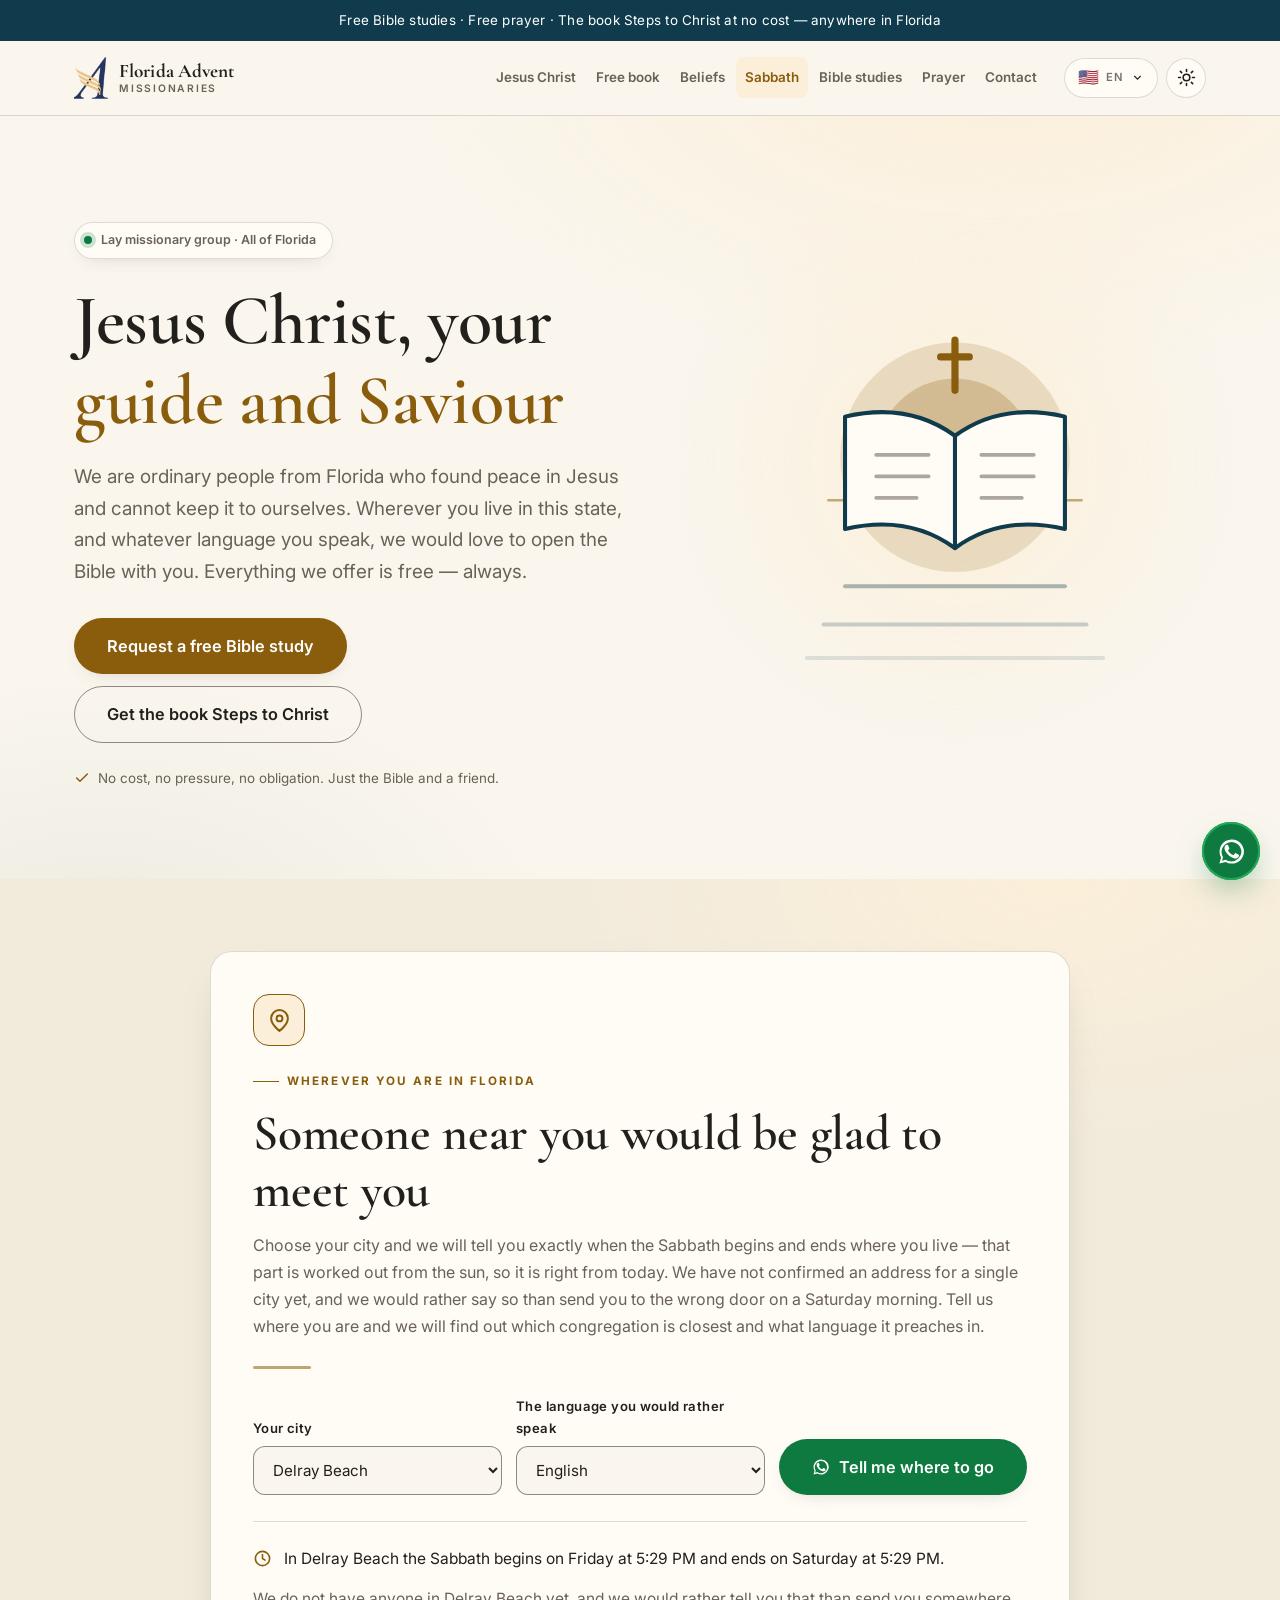
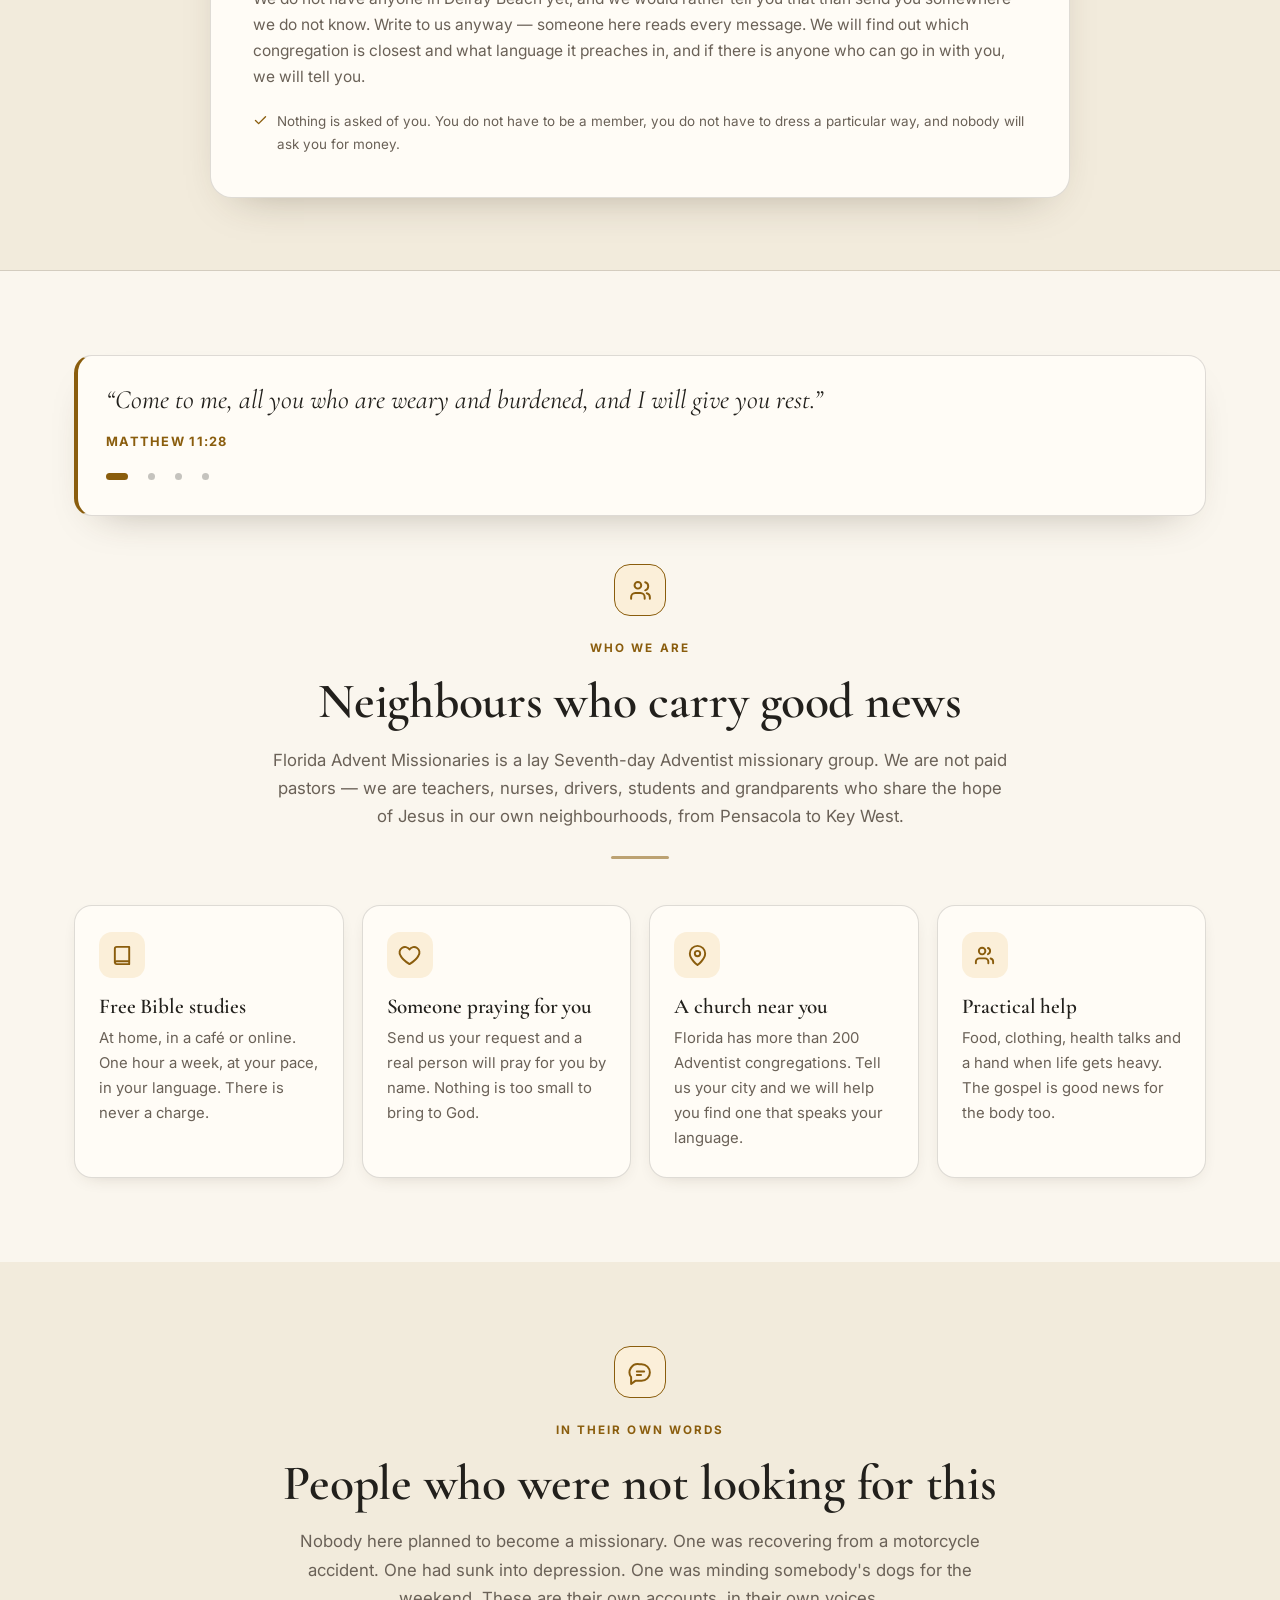
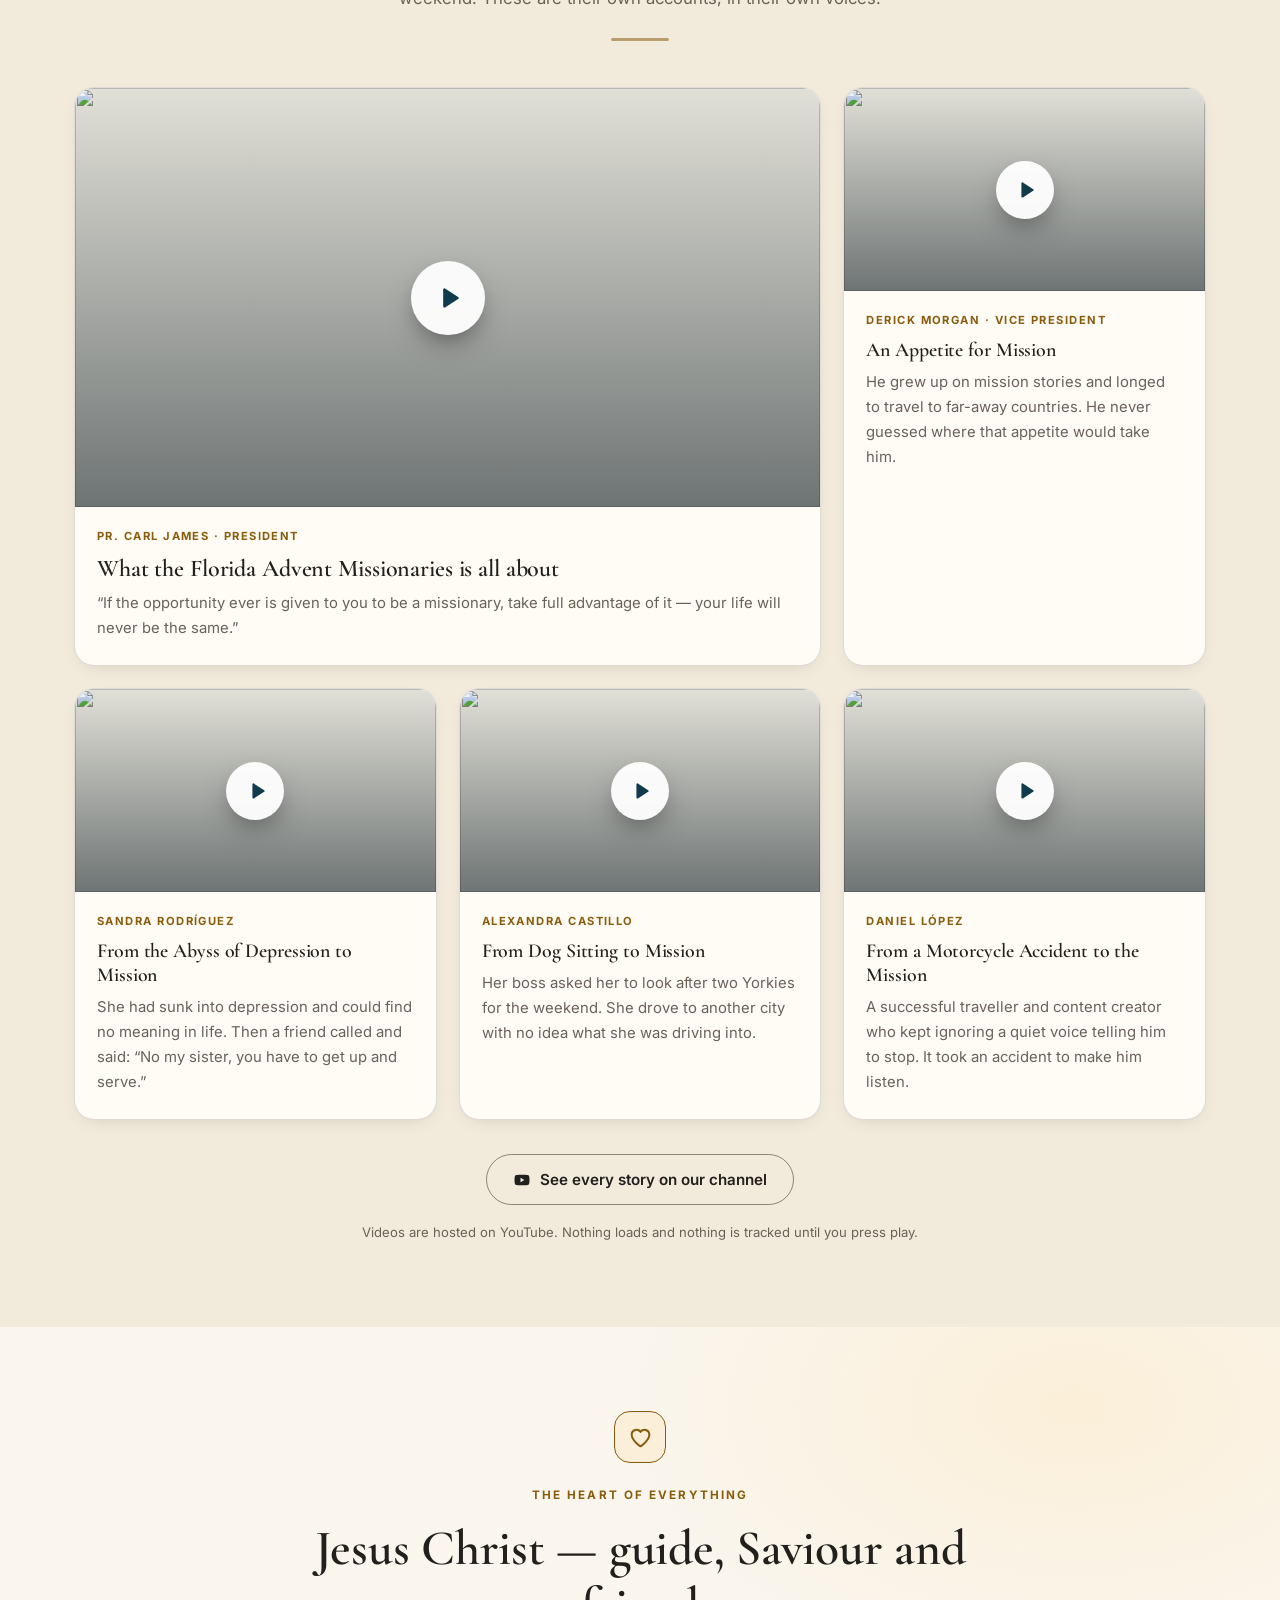
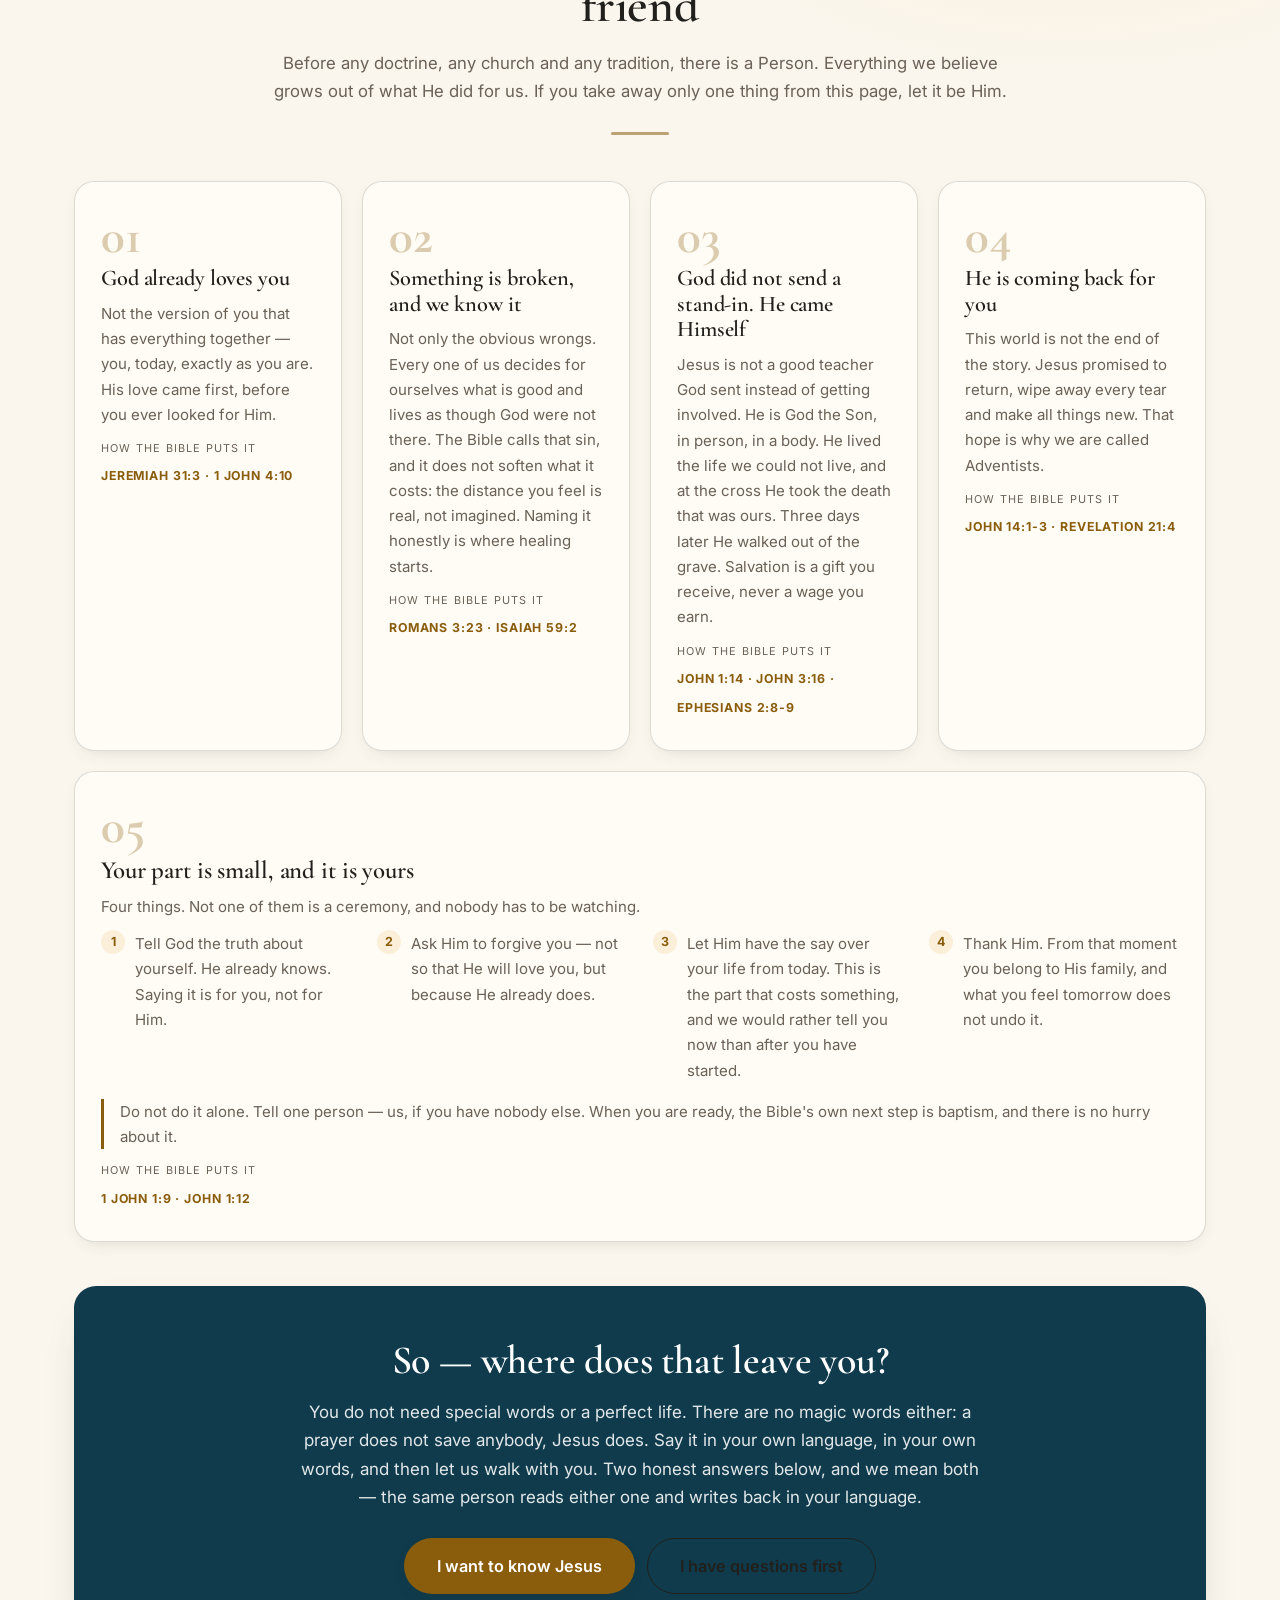
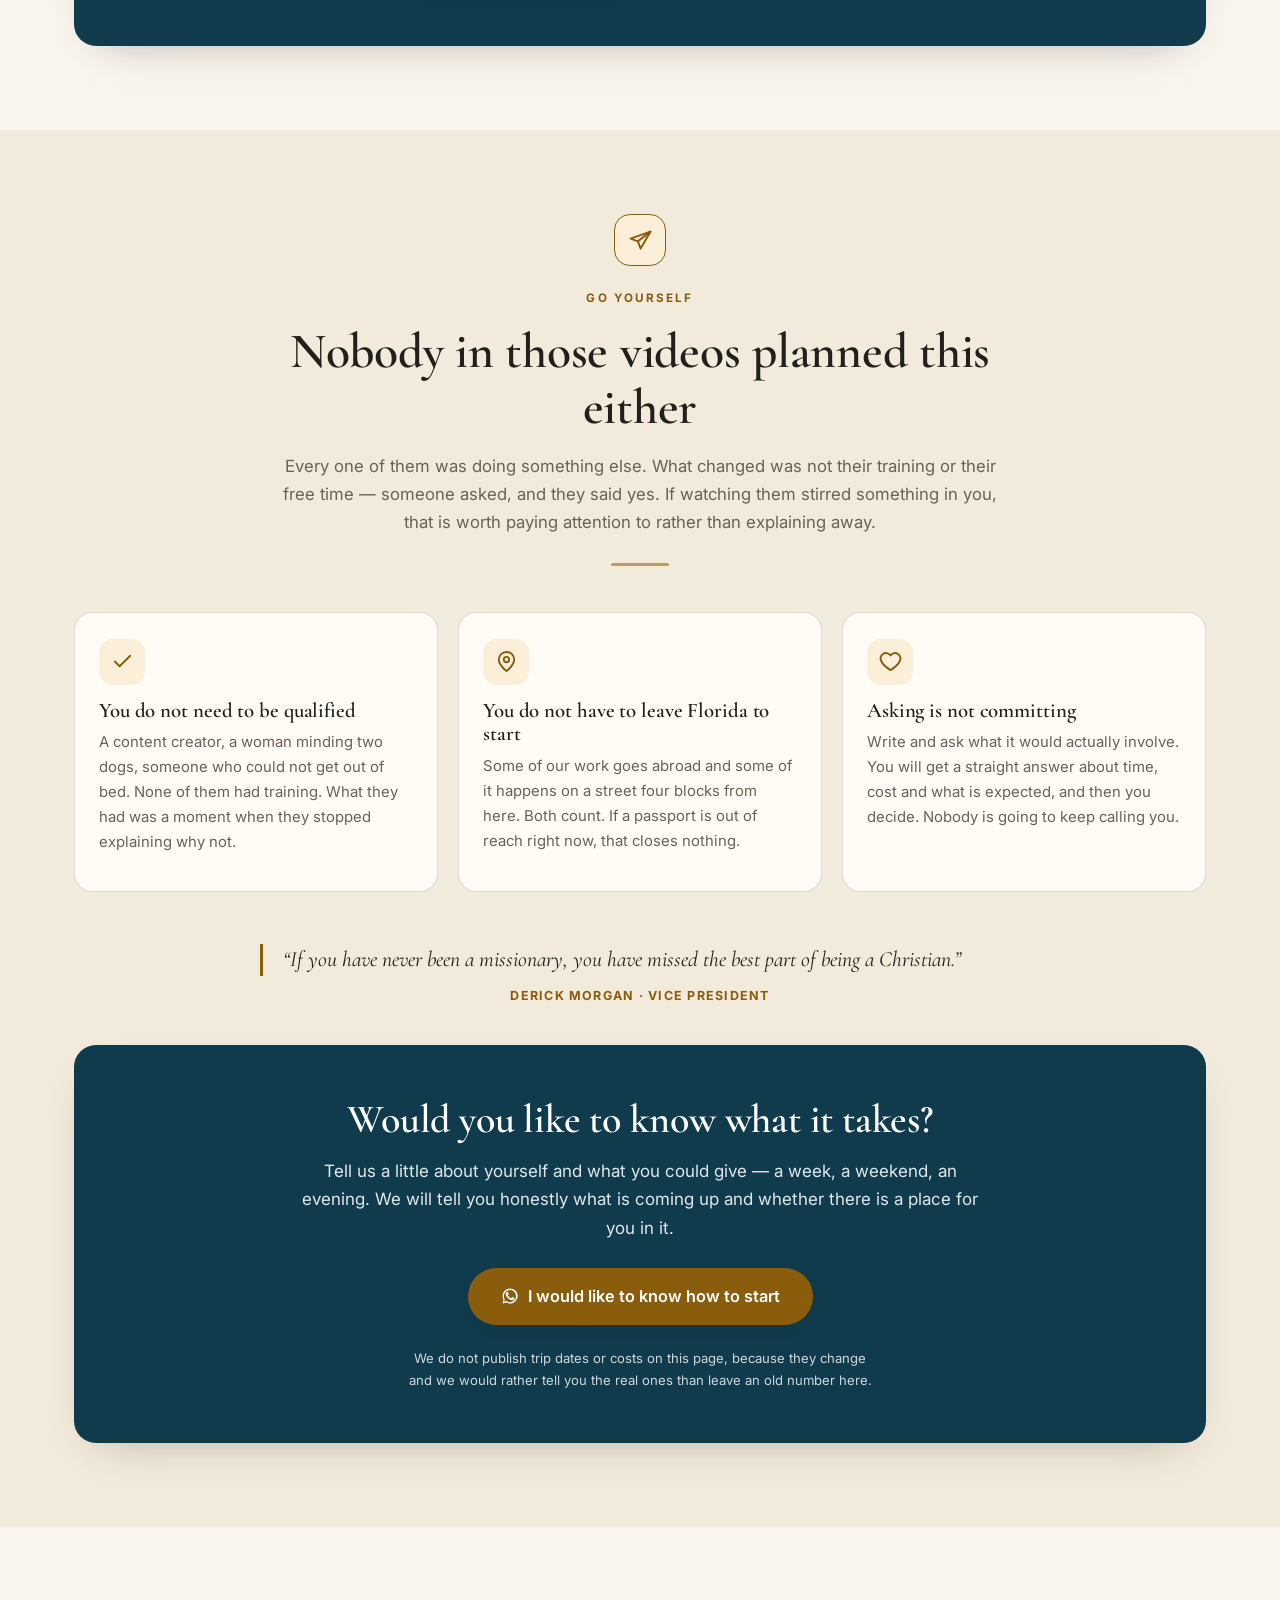
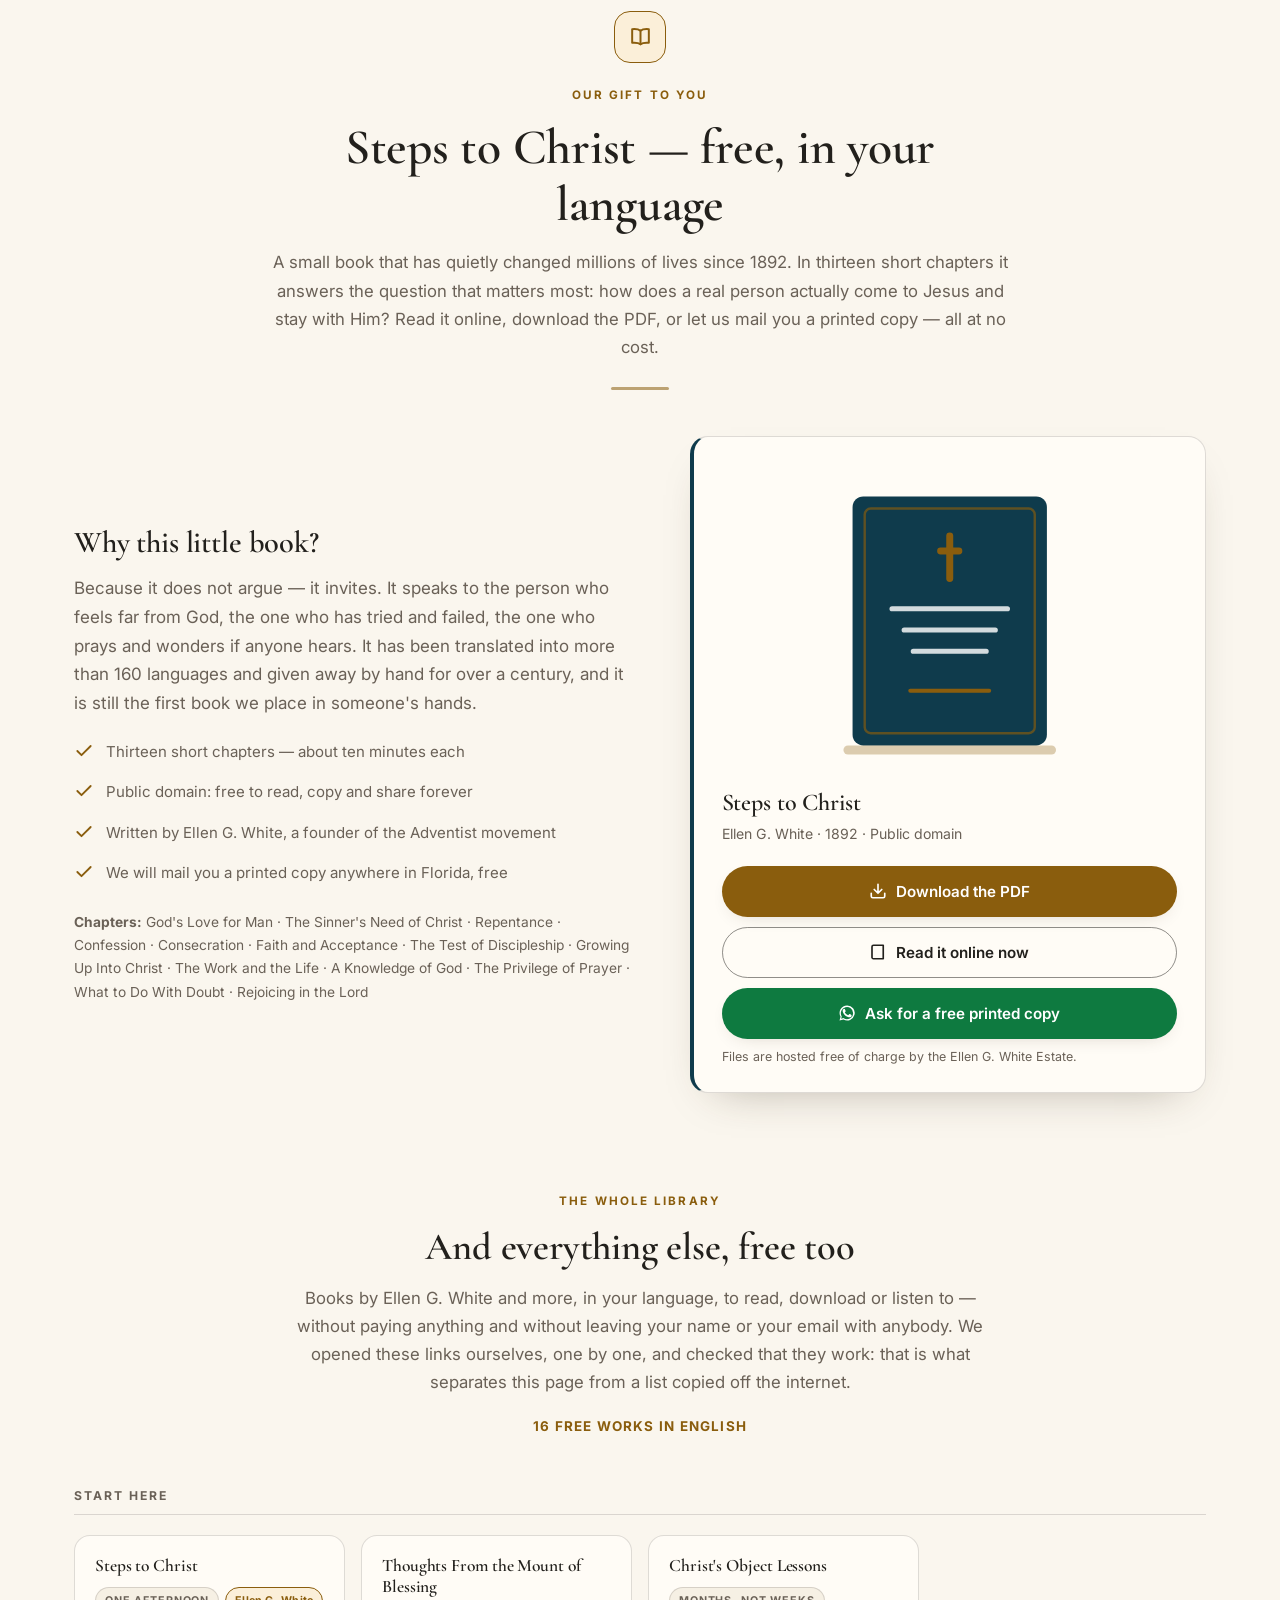
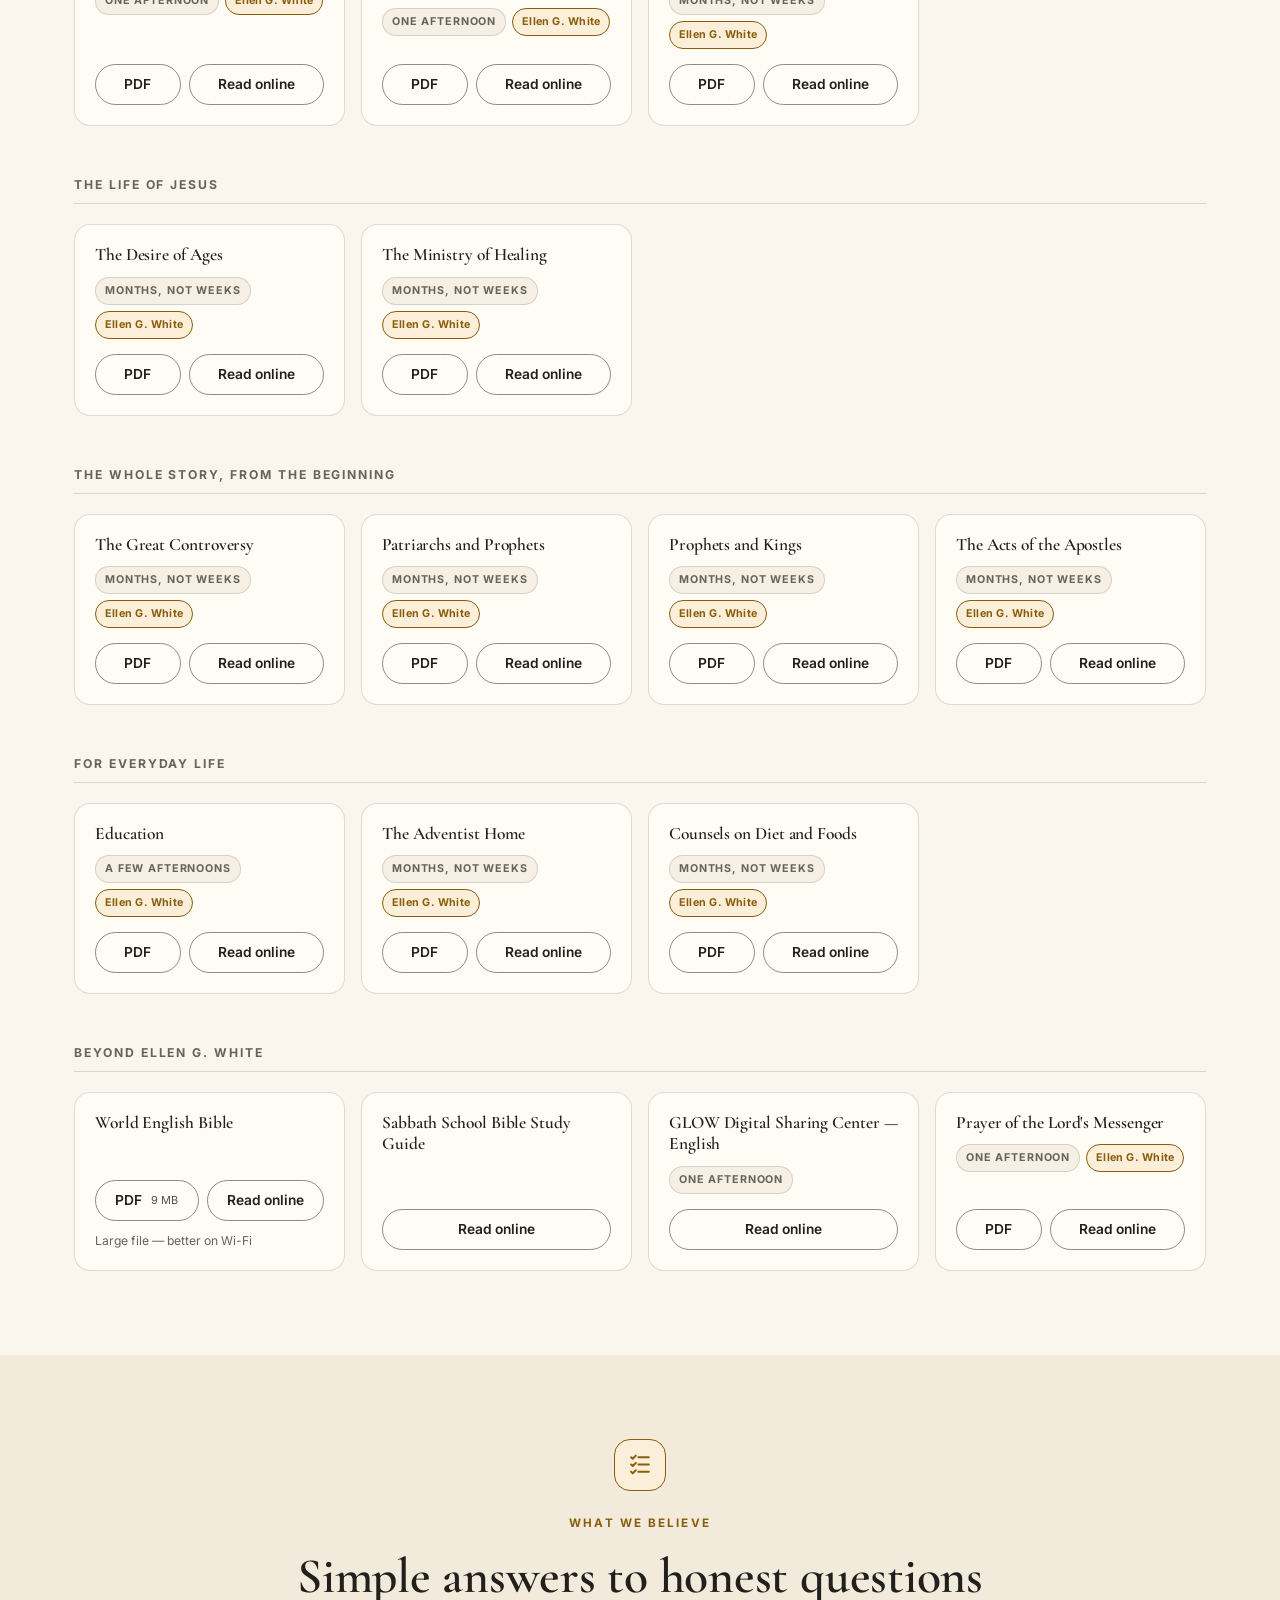
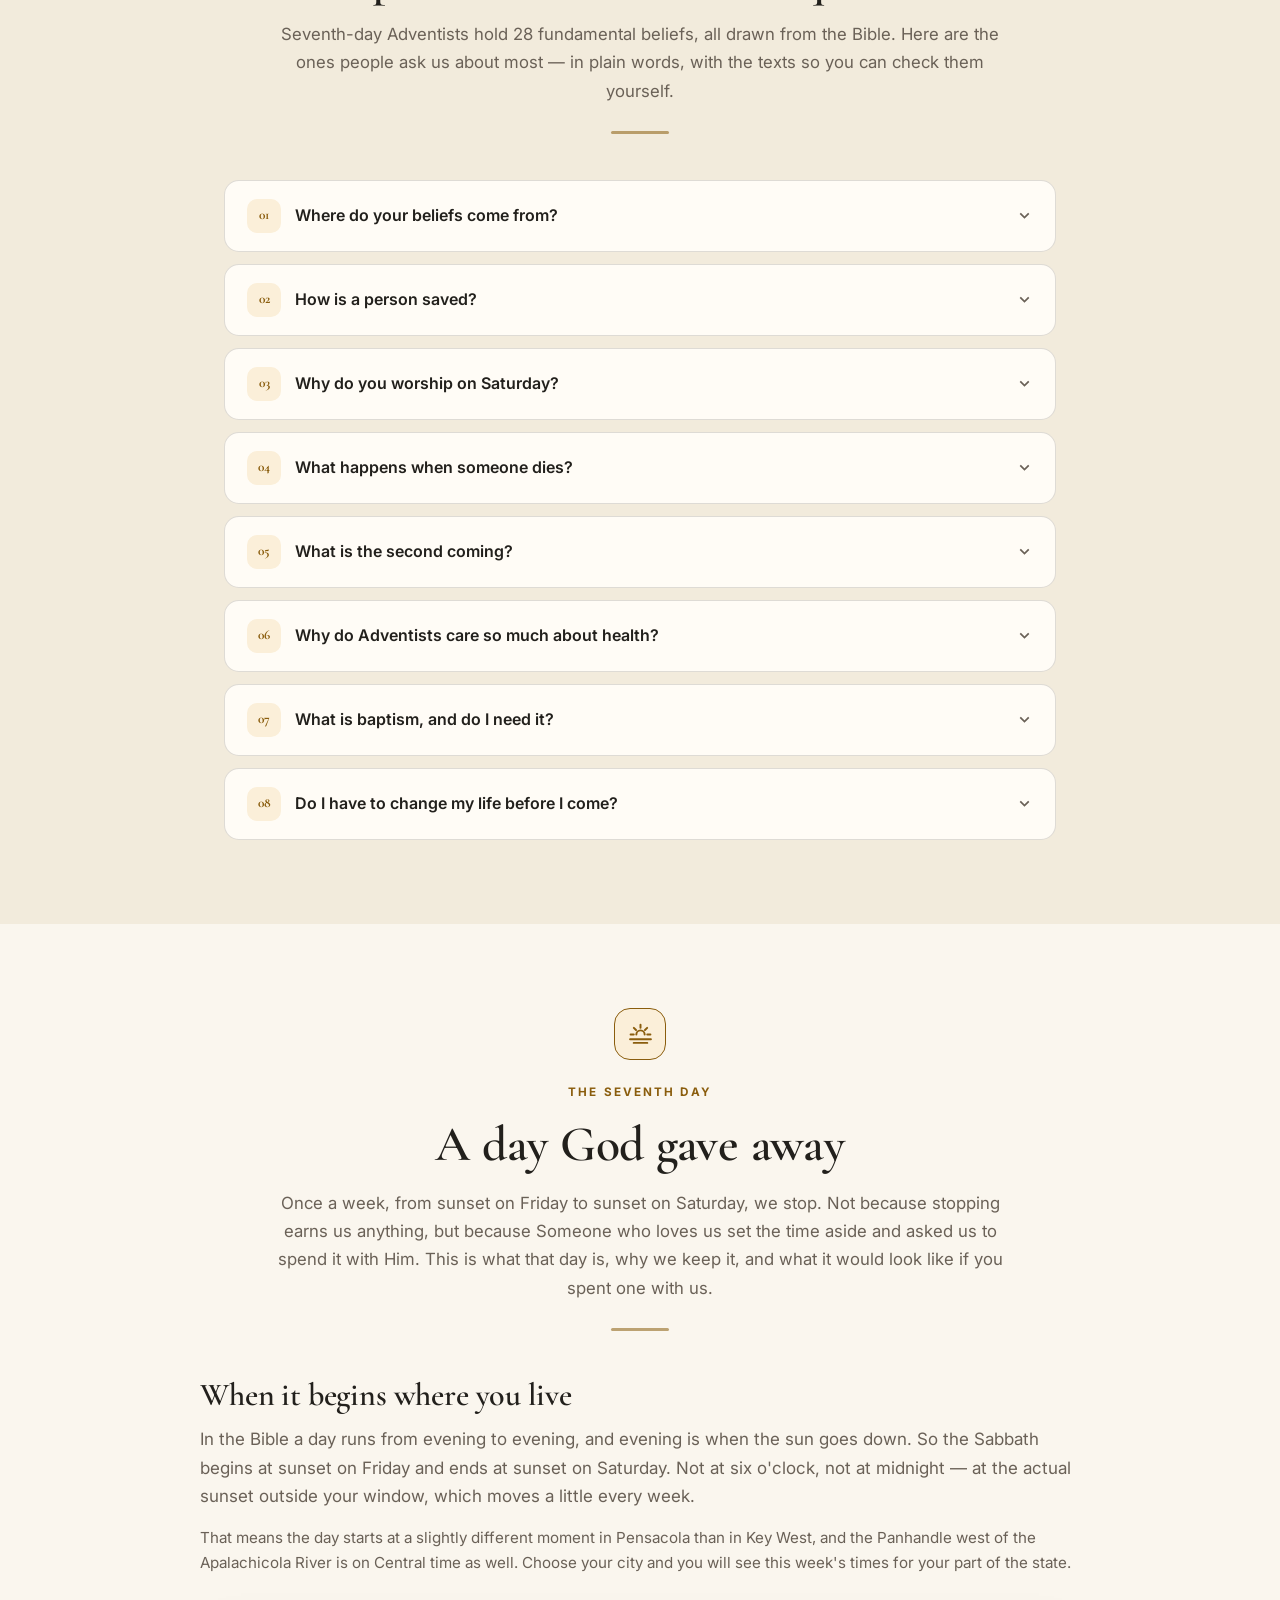
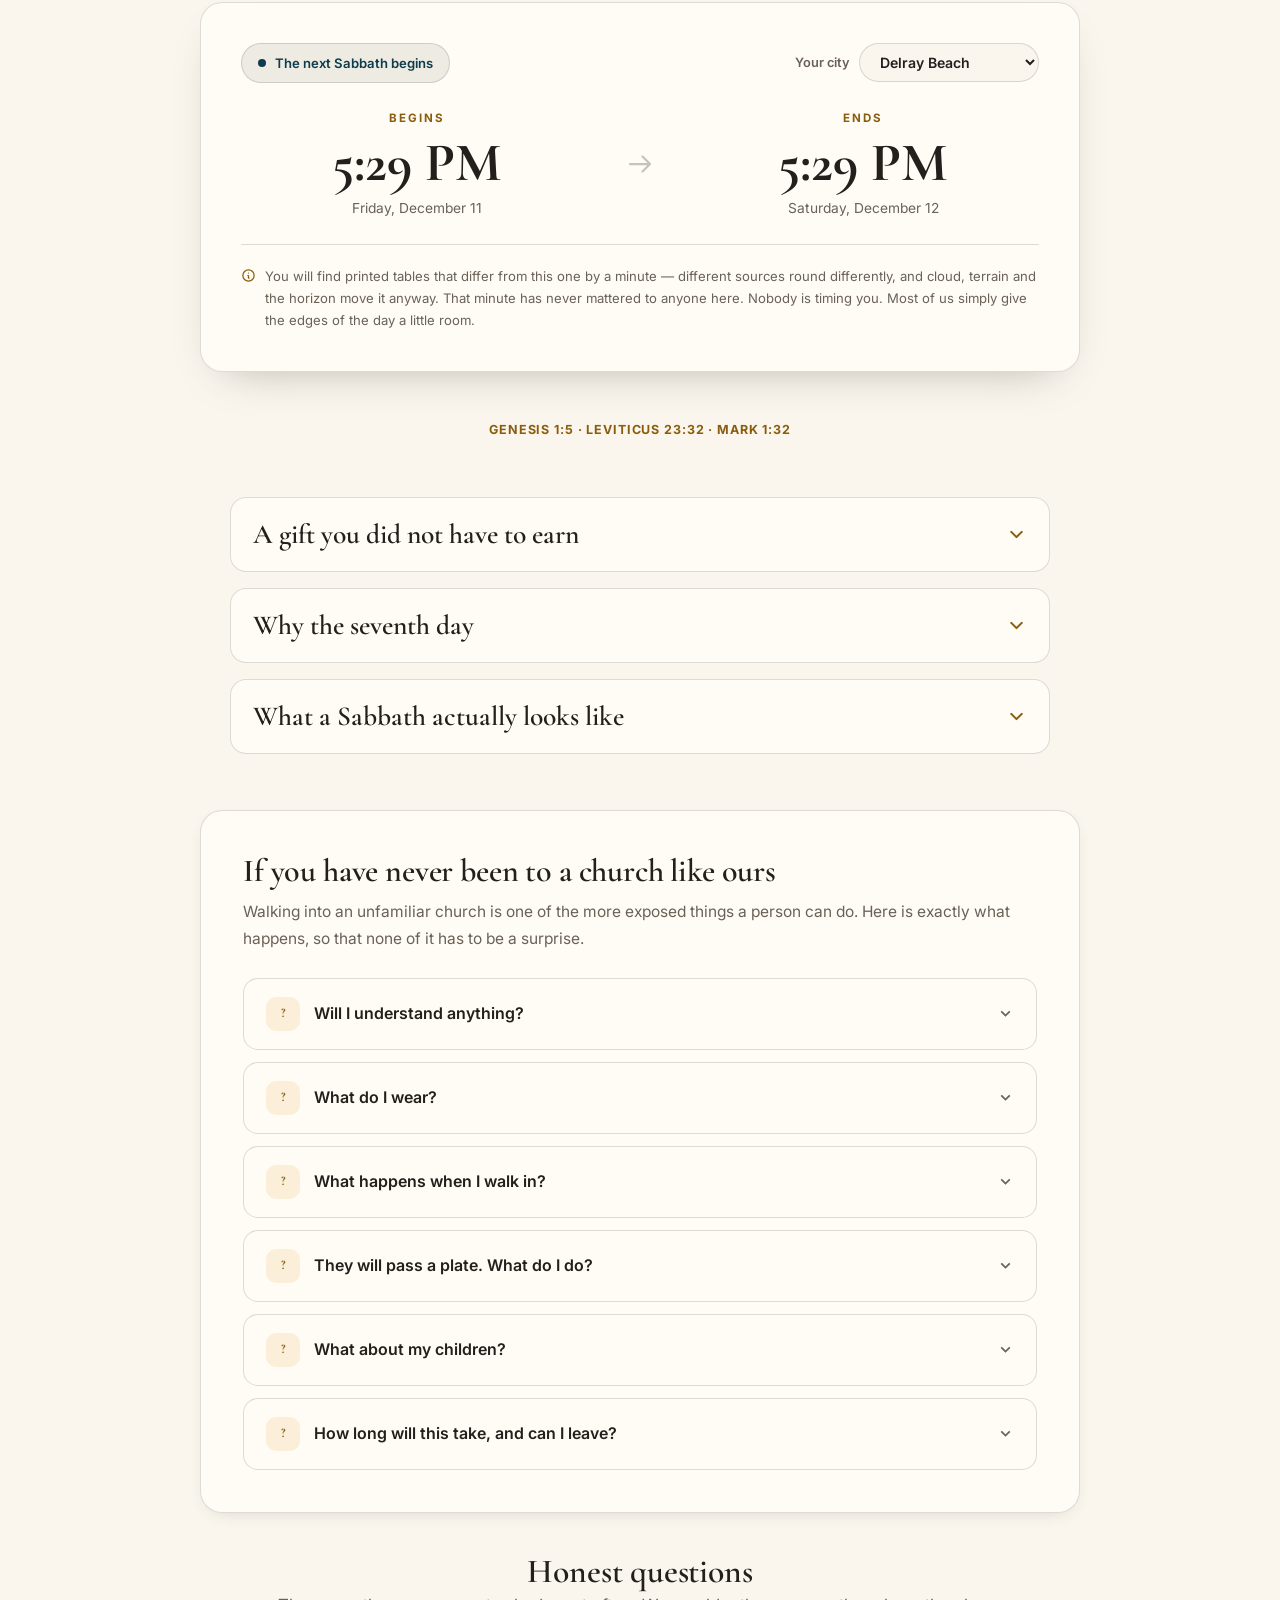
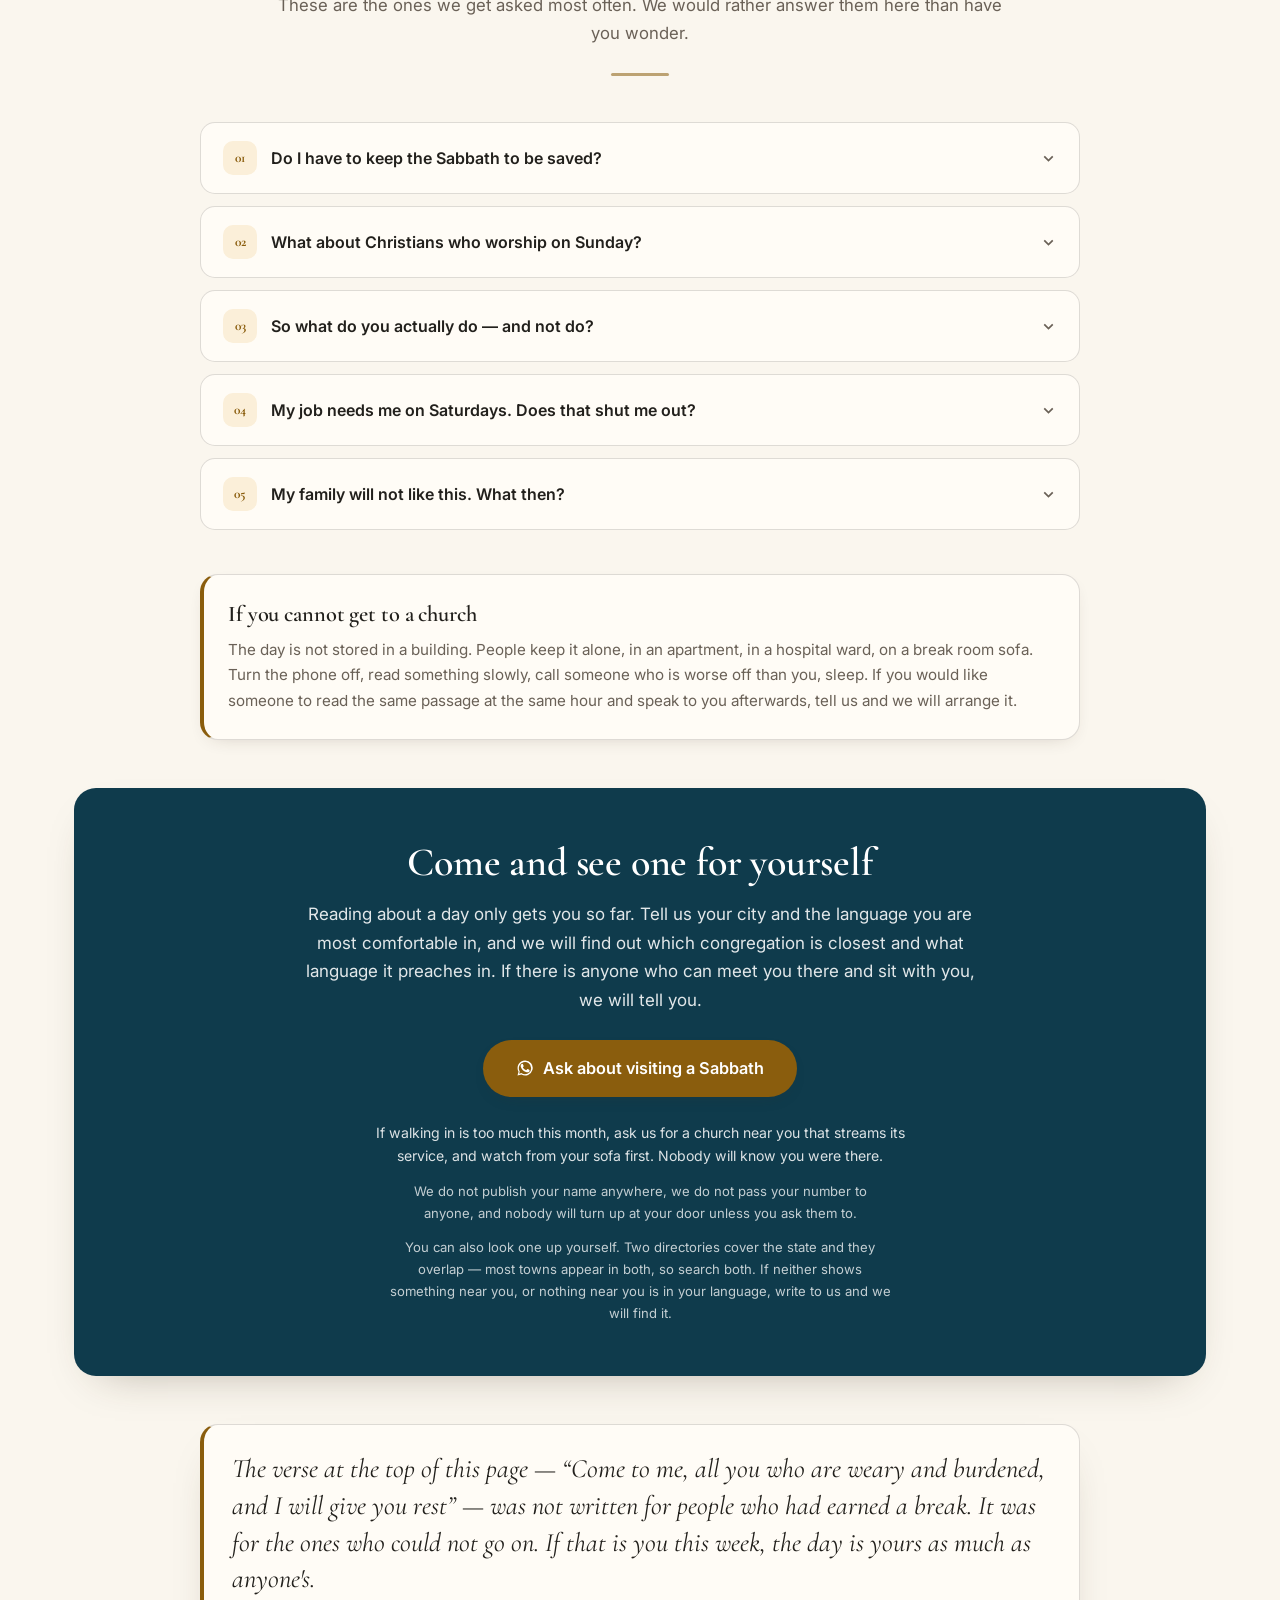
==== commit 9a3f4bca: "Las fuentes eran el 54 % del peso, y pediamos tres que no se usan Medido en una visita real: 262 KB " ====
--- a/index.html
+++ b/index.html
@@ -52,7 +52,7 @@
 
 <link rel="preconnect" href="https://fonts.googleapis.com">
 <link rel="preconnect" href="https://fonts.gstatic.com" crossorigin>
-<link href="https://fonts.googleapis.com/css2?family=Cormorant+Garamond:ital,wght@0,500;0,600;0,700;1,500;1,600&family=Inter:wght@400;500;600;700&display=swap" rel="stylesheet">
+<link href="https://fonts.googleapis.com/css2?family=Cormorant+Garamond:ital,wght@0,600;0,700;1,400&family=Inter:wght@400;600;700&display=swap" rel="stylesheet">
 <link rel="stylesheet" href="css/styles.css">
 
 <script>
@@ -316,8 +316,8 @@
     "El Camino a Cristo",
     "Vers Jésus",
     "Caminho a Cristo",
-    "Der bessere Weg zu einem neuen Leben",
-    "Schreden Naar Christus",
+    "Der bessere Weg",
+    "Schreden naar Christus",
     "Путь ко Христу",
     "Дорога до Христа"
    ],
--- a/css/styles.css
+++ b/css/styles.css
@@ -252,7 +252,9 @@
     display: block;
     padding: 9px 9px;
     font-size: .84rem;
-    font-weight: 500;
+    /* 600 y no 500: era el unico sitio de toda la hoja que usaba el 500
+       y obligaba a descargar una fuente entera para ocho enlaces. */
+    font-weight: 600;
     color: var(--text-soft);
     border-radius: 8px;
     transition: color var(--t-base) var(--ease-out), background var(--t-base) var(--ease-out);
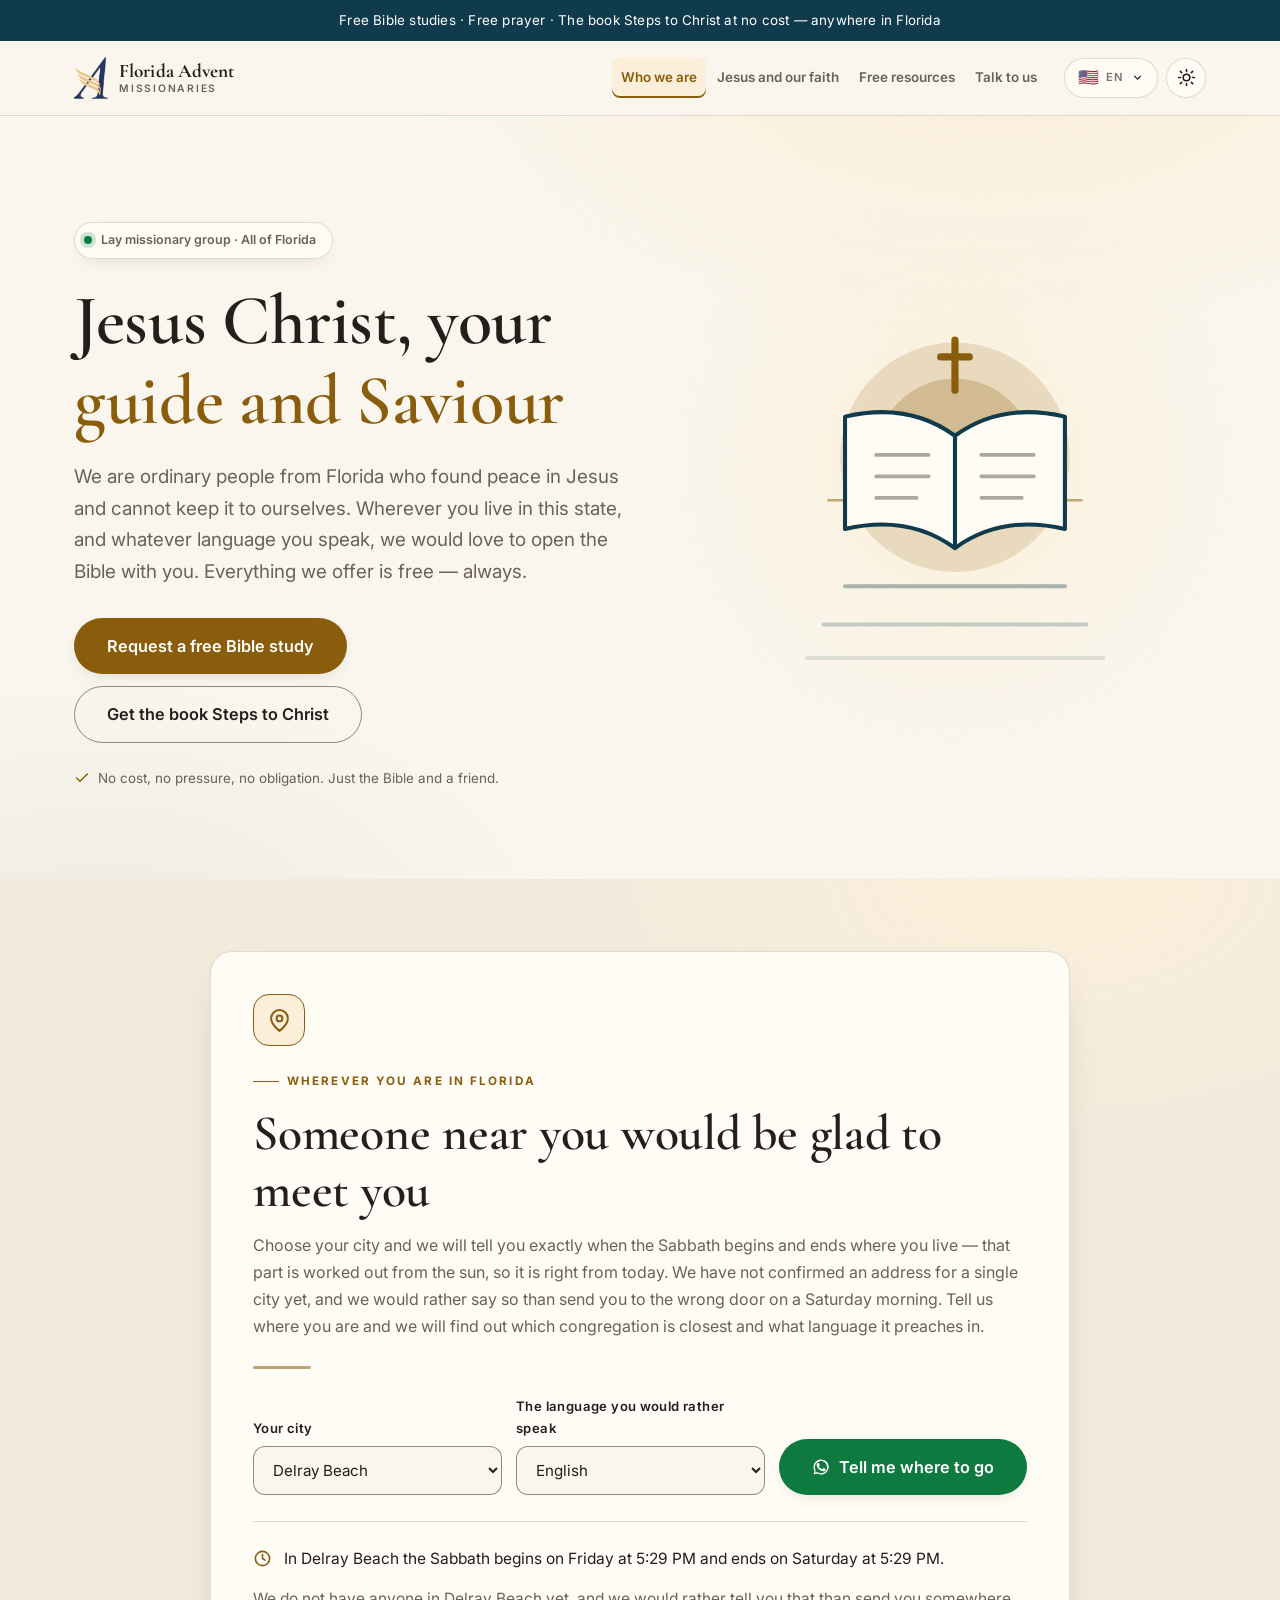
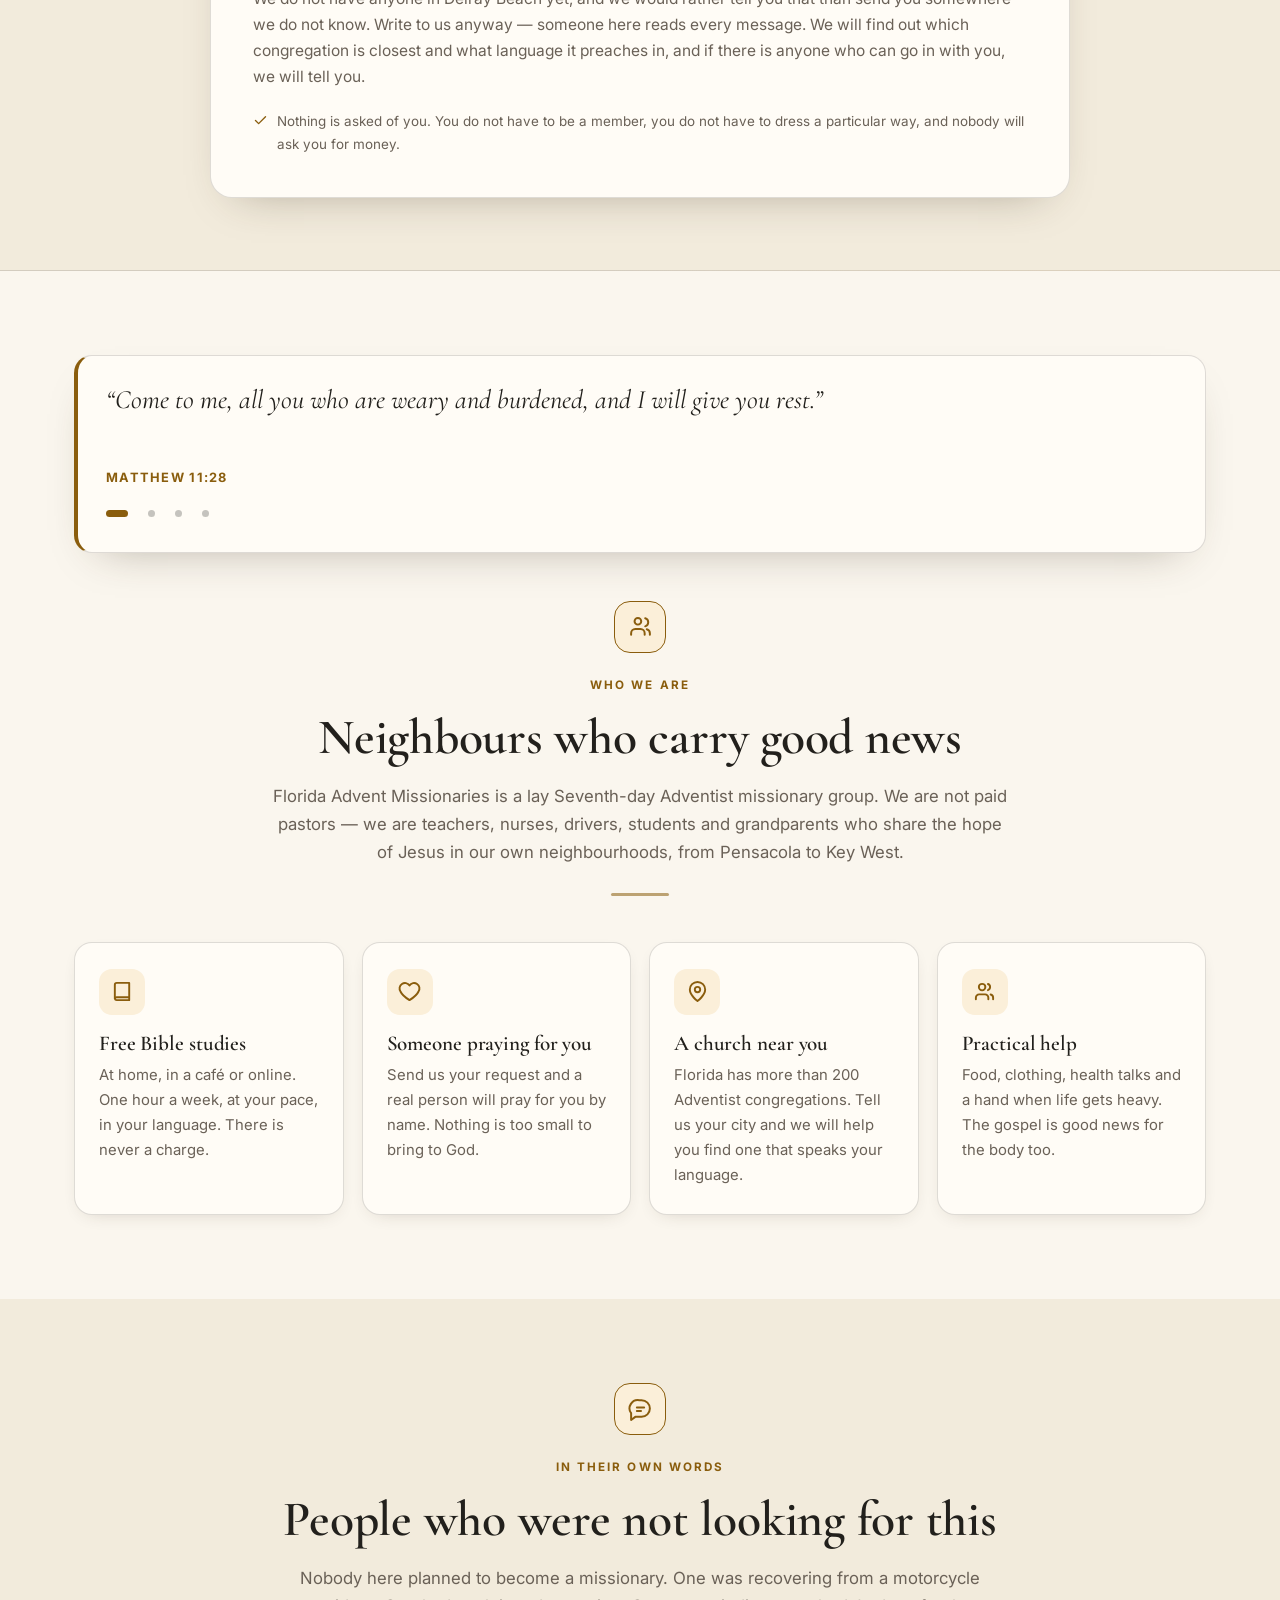
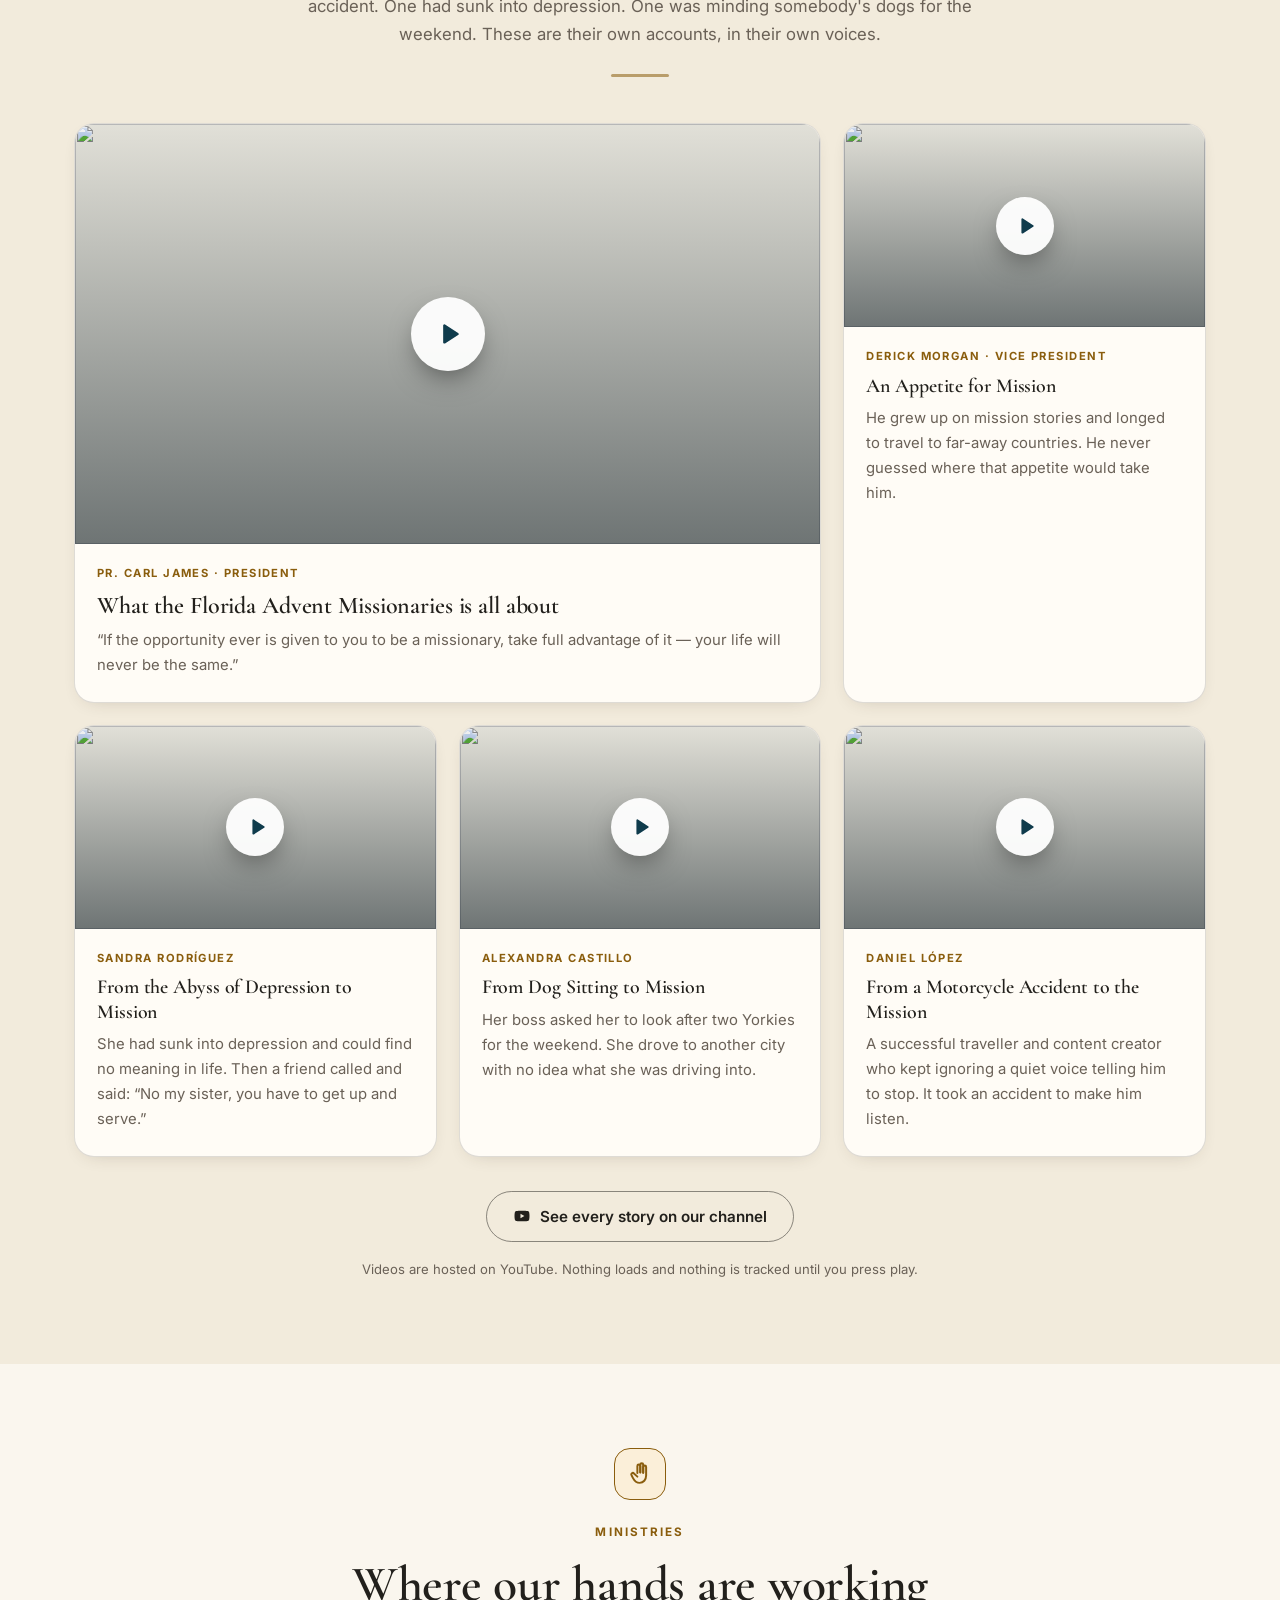
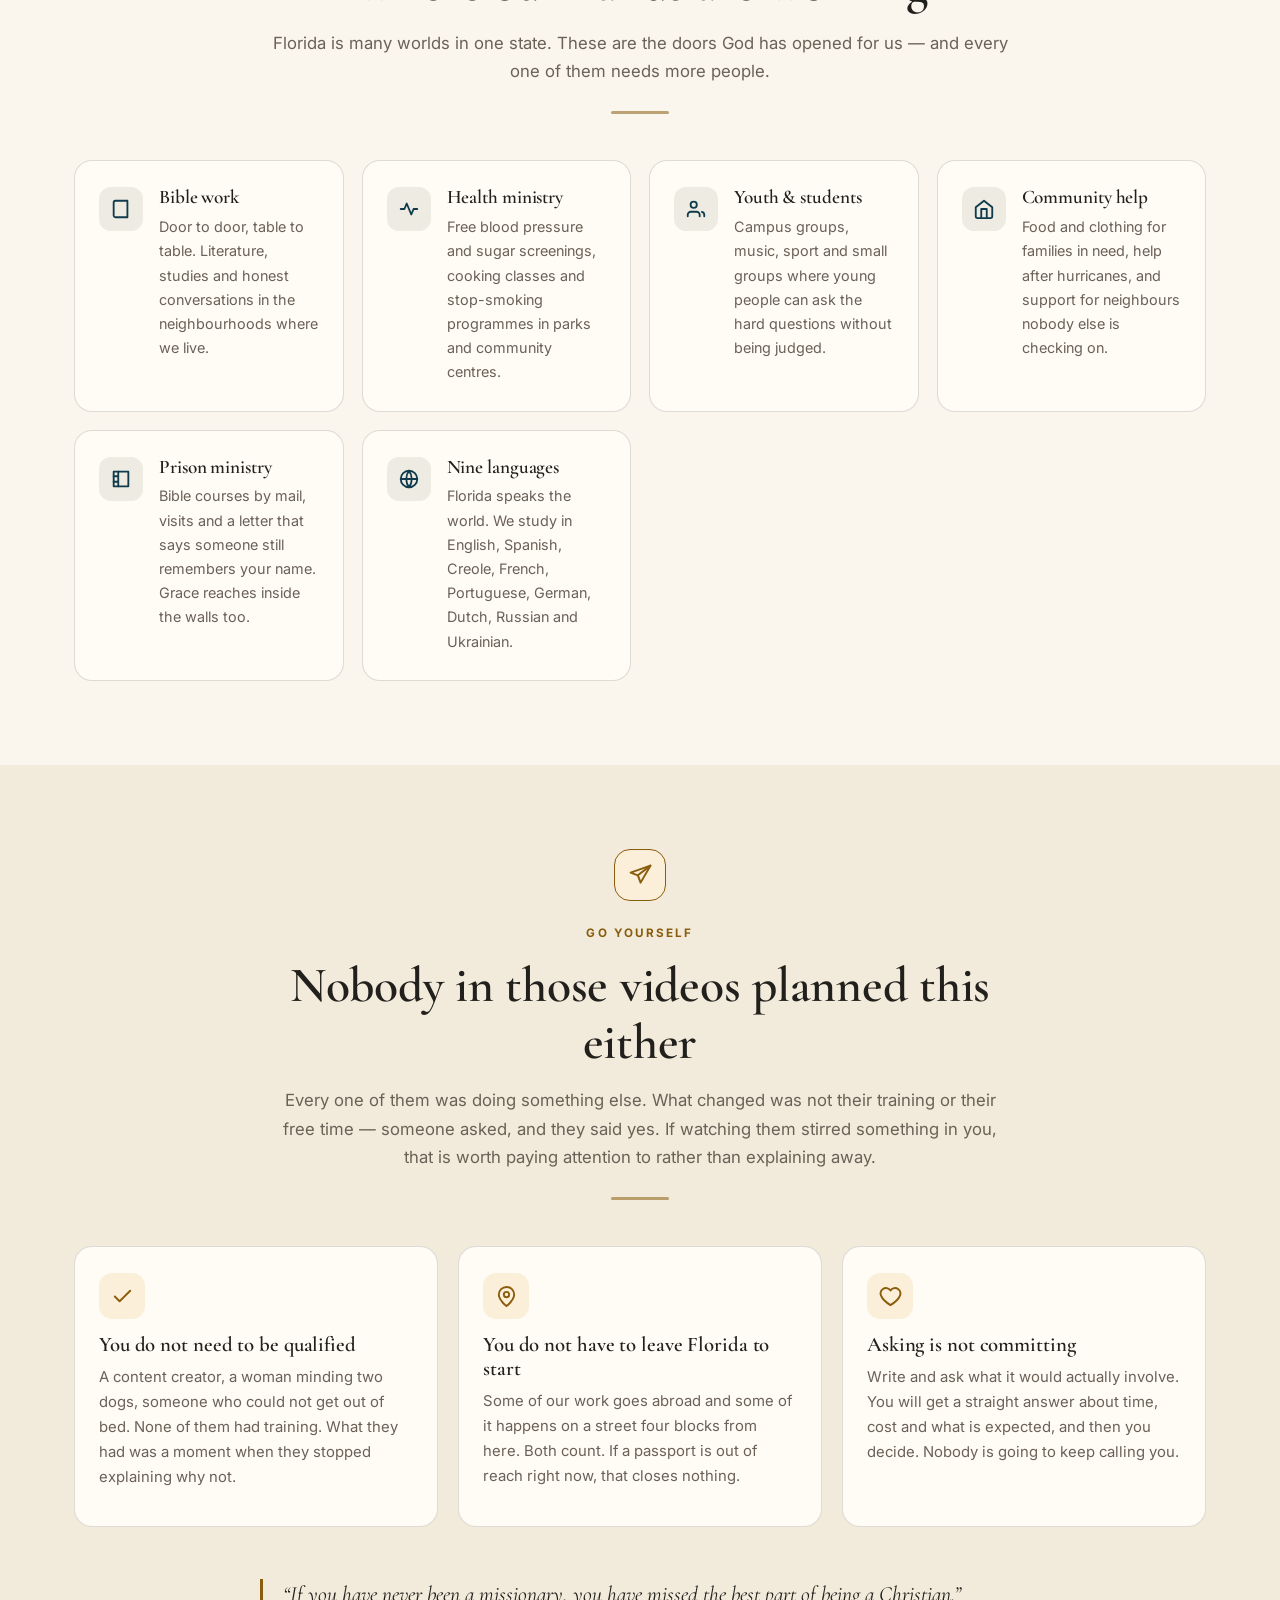
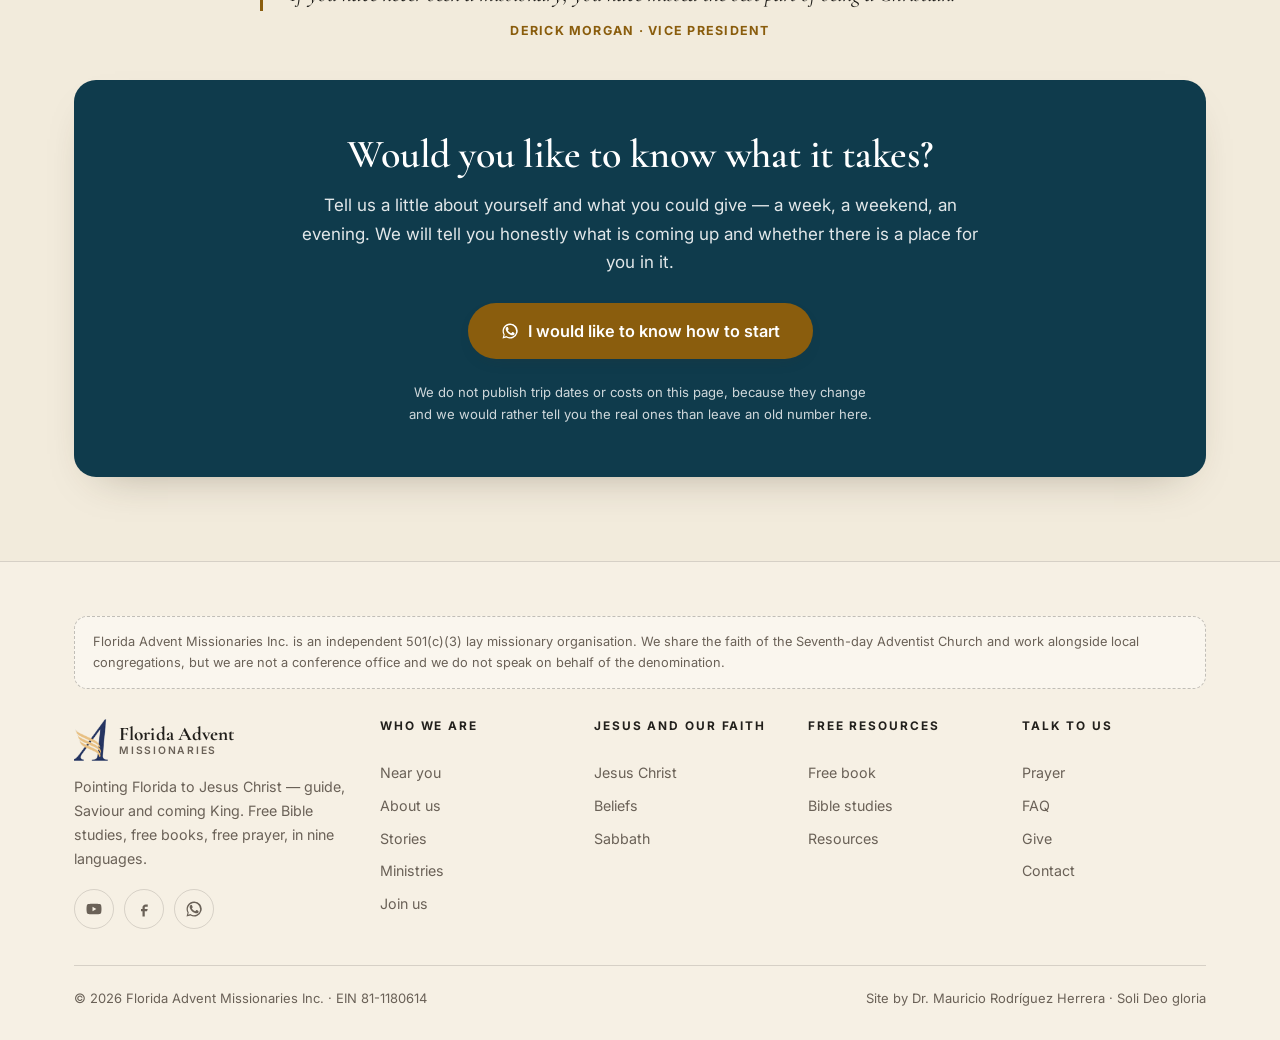
==== commit 6b8c3b74: "Quince mil pixeles de scroll pasan a cuatro puertas, y el versiculo deja de mover la pagina La landi" ====
--- a/index.html
+++ b/index.html
@@ -1,5 +1,5 @@
 <!DOCTYPE html>
-<html class="no-missions" lang="en" data-theme="light">
+<html lang="en" data-theme="light">
 <head>
 <meta charset="UTF-8">
 <meta name="viewport" content="width=device-width, initial-scale=1.0">
@@ -63,6 +63,124 @@
     if (!t) t = window.matchMedia("(prefers-color-scheme: dark)").matches ? "dark" : "light";
     document.documentElement.setAttribute("data-theme", t);
   } catch (e) {}
+})();
+</script>
+
+<script>
+/* ---------------------------------------------------------------
+   La pagina en cuatro partes, elegida ANTES del primer pintado.
+
+   Eran diecisiete secciones en un solo desplazamiento de 15.000 px:
+   quien llegaba buscando el libro tenia que pasar por delante de la
+   oracion, del sabado y de los ministerios para encontrarlo. Ahora se
+   muestra una parte cada vez y el menu son cuatro puertas, no ocho
+   saltos dentro del mismo tobogan.
+
+   Va aqui arriba y no en main.js a proposito: si la parte se eligiera
+   al final, el navegador llegaria a pintar las cuatro y se veria el
+   parpadeo de la pagina entera antes de encogerse.
+
+   El atributo solo lo pone el JS. Sin JS no hay atributo, la regla de
+   la hoja de estilo no engancha y se ve todo seguido: es lo que ven los
+   rastreadores que no ejecutan JavaScript, y en particular el de
+   WhatsApp y el de Facebook, que son los que arman la vista previa del
+   enlace cuando alguien lo comparte.
+
+   Ojo con una frase facil que aqui estuvo escrita y era falsa:
+   "es lo que ve un buscador". Googlebot SI ejecuta JavaScript, asi que
+   ve lo mismo que una persona: una parte pintada y tres en display:none.
+   Medido: 27.730 de 36.699 caracteres, el 76 %, quedan ocultos para el.
+   Sigue indexandolos —su politica sobre contenido en pestanas lo dice
+   desde la indexacion movil primero— pero conviene saberlo y no dormirse:
+   si alguna vez cae el trafico de una seccion concreta, esto es lo
+   primero que hay que mirar.
+   --------------------------------------------------------------- */
+(function () {
+  /* Unica fuente de verdad del reparto: main.js lee esto mismo. El
+     orden de cada lista es el orden en que estan en el HTML. */
+  window.FAM_PARTES = [
+    { id: "quienes",  secs: ["inicio", "cerca", "quienes", "testimonios", "ministerios", "unirse", "misiones"] },
+    { id: "fe",       secs: ["cristo", "creencias", "sabado"] },
+    { id: "recursos", secs: ["libro", "biblioteca", "estudios", "recursos"] },
+    { id: "contacto", secs: ["oracion", "faq", "donar", "contacto"] }
+  ];
+
+  /* La primera de cada lista es la puerta de esa parte: es a donde apunta
+     su enlace del menu. No se guarda aparte a proposito, porque un segundo
+     sitio donde escribirla es un segundo sitio del que se puede olvidar
+     uno. tools/test-rhythm.js comprueba que los enlaces del menu y estas
+     listas siguen diciendo lo mismo. */
+
+  /* En que parte vive una seccion. Acepta tanto "#sabado" como
+     "#parte-fe", porque las dos formas van a circular por WhatsApp. */
+  window.FAM_PARTE_DE = function (id) {
+    var P = window.FAM_PARTES, i;
+    if (!id) return null;
+    id = String(id).replace(/^#/, "");
+    for (i = 0; i < P.length; i++) {
+      if (P[i].id === id || "parte-" + P[i].id === id) return P[i].id;
+      if (P[i].secs.indexOf(id) > -1) return P[i].id;
+    }
+    return null;
+  };
+
+  /* ---- La red de seguridad ----
+     Este script esconde tres cuartas partes del sitio, y hasta aqui quien
+     podia volver a ensenarlas era js/main.js, que es el ultimo archivo del
+     cuerpo. Eso deja una ventana muy fea:
+
+       medido en un movil a 400 kbps, el boton del hero se puede pulsar a
+       los 7,5 s y main.js no termina de montarse hasta los 10,5.
+
+     En esos tres segundos —y para siempre si main.js no llega, que en un
+     movil con mala cobertura pasa— pulsar "Pide un estudio biblico"
+     cambiaba la direccion y no llevaba a ningun sitio: la seccion de
+     destino estaba en display:none y no habia nadie para sacarla. Antes de
+     partir la pagina eso no podia ocurrir, porque todo estaba a la vista.
+     Es una regresion que se paga en gente que se va.
+
+     Con lo de abajo el reparto funciona con SOLO este script. Los enlaces
+     del menu son anclas de verdad: al pulsarlos cambia el fragmento, salta
+     hashchange, y aqui se abre la parte que toca y se baja a la seccion.
+     Cuando main.js si llega se adelanta con pushState, que NO dispara
+     hashchange, asi que los dos no se pisan nunca. */
+  var raiz = document.documentElement;
+
+  function abrirLaParte(tambienSaltar) {
+    var p = null;
+    try { p = window.FAM_PARTE_DE(window.location.hash); } catch (e) {}
+    raiz.setAttribute("data-parte", p || window.FAM_PARTES[0].id);
+
+    if (!tambienSaltar) return;
+    /* El navegador intenta bajar al ancla ANTES de que este script la
+       saque de display:none, asi que ese salto suyo se pierde. Se rehace
+       aqui a mano y no con scrollIntoView(), que aterrizaba 18 px mas
+       abajo: los 92 px son la misma cuenta que usa main.js, y las dos
+       vias tienen que dejar la seccion en el mismo sitio. */
+    var id = String(window.location.hash || "").replace(/^#/, "");
+    var el = id && document.getElementById(id);
+    if (!el) return;
+    try {
+      var y = el.getBoundingClientRect().top + window.pageYOffset - 92;
+      /* La hoja de estilo pide scroll-behavior: smooth, y aqui eso no
+         conviene: la parte acaba de aparecer entera de golpe, asi que la
+         animacion no acompana a nada, solo llega tarde. Sin apagarla, el
+         salto se quedaba a medias 11 px. main.js hace esto mismo. */
+      var antes = raiz.style.scrollBehavior;
+      raiz.style.scrollBehavior = "auto";
+      window.scrollTo(0, y < 0 ? 0 : y);
+      raiz.style.scrollBehavior = antes;
+    } catch (e) {}
+  }
+
+  try {
+    window.addEventListener("hashchange", function () { abrirLaParte(true); });
+    abrirLaParte(false);
+  } catch (e) {
+    /* Si algo de esto falla, la pagina entera de una vez es mucho mejor
+       que tres cuartas partes escondidas y sin quien las abra. */
+    try { raiz.removeAttribute("data-parte"); } catch (e2) {}
+  }
 })();
 </script>
 
@@ -794,7 +912,7 @@
 <!-- ============ HEADER ============ -->
 <header class="site-header" id="siteHeader">
   <div class="container header-inner">
-    <a class="brand" href="#inicio" data-i18n-aria="a11y.brand" aria-label="Florida Advent Missionaries">
+    <a class="brand" href="#quienes" data-i18n-aria="a11y.brand" aria-label="Florida Advent Missionaries">
       <span class="brand-mark" aria-hidden="true"><img class="brand-claro" src="assets/logo.png" alt="" width="107" height="132" decoding="async" fetchpriority="high"><img class="brand-oscuro" src="assets/logo-dark.png" alt="" width="107" height="132" decoding="async"></span>
       <span class="brand-text">
         <span class="brand-name">Florida Advent</span>
@@ -802,16 +920,15 @@
       </span>
     </a>
 
+    <!-- Cuatro puertas, no ocho saltos dentro del mismo tobogan. Cada
+         enlace apunta a la primera seccion de su parte, asi que sin JS
+         sigue siendo un ancla que funciona. -->
     <nav class="main-nav" data-i18n-aria="a11y.navMain" aria-label="Main">
       <ul>
-        <li><a href="#cristo"      data-i18n="nav.christ">Jesus Christ</a></li>
-        <li><a href="#libro"       data-i18n="nav.book">Free book</a></li>
-        <li><a href="#creencias"   data-i18n="nav.beliefs">Beliefs</a></li>
-        <li><a href="#sabado"      data-i18n="nav.sabbath">Sabbath</a></li>
-        <li><a href="#estudios"    data-i18n="nav.studies">Bible studies</a></li>
-        <li hidden><a href="#misiones"    data-i18n="nav.missions">Missions</a></li>
-        <li><a href="#oracion"     data-i18n="nav.prayer">Prayer</a></li>
-        <li><a href="#contacto"    data-i18n="nav.contact">Contact</a></li>
+        <li><a href="#inicio"  data-parte="quienes"  data-i18n="part.about">Who we are</a></li>
+        <li><a href="#cristo"  data-parte="fe"       data-i18n="part.faith">Jesus and our faith</a></li>
+        <li><a href="#libro"   data-parte="recursos" data-i18n="part.free">Free resources</a></li>
+        <li><a href="#oracion" data-parte="contacto" data-i18n="part.connect">Talk to us</a></li>
       </ul>
     </nav>
 
@@ -849,23 +966,49 @@
       <svg viewBox="0 0 24 24" fill="none" stroke="currentColor" stroke-width="2.2" stroke-linecap="round" aria-hidden="true"><path d="M18 6L6 18M6 6l12 12"/></svg>
     </button>
   </div>
-  <ul>
-    <li><a href="#quienes"     data-i18n="nav.about">About us</a></li>
-    <li><a href="#testimonios" data-i18n="nav.stories">Stories</a></li>
-    <li><a href="#cristo"      data-i18n="nav.christ">Jesus Christ</a></li>
-    <li><a href="#unirse"      data-i18n="nav.join">Join us</a></li>
-    <li><a href="#libro"       data-i18n="nav.book">Free book</a></li>
-    <li><a href="#creencias"   data-i18n="nav.beliefs">Beliefs</a></li>
-    <li><a href="#sabado"      data-i18n="nav.sabbath">Sabbath</a></li>
-    <li><a href="#estudios"    data-i18n="nav.studies">Bible studies</a></li>
-    <li><a href="#ministerios" data-i18n="nav.ministries">Ministries</a></li>
-    <li hidden><a href="#misiones"    data-i18n="nav.missions">Missions</a></li>
-    <li><a href="#oracion"     data-i18n="nav.prayer">Prayer</a></li>
-    <li><a href="#recursos"    data-i18n="nav.resources">Resources</a></li>
-    <li><a href="#donar"       data-i18n="nav.give">Give</a></li>
-    <li><a href="#faq"         data-i18n="nav.faq">FAQ</a></li>
-    <li><a href="#contacto"    data-i18n="nav.contact">Contact</a></li>
-  </ul>
+  <!-- Las quince entradas sueltas de antes no decian que tenia que ver
+       una cosa con otra. Ahora cada grupo es una parte, con su nombre
+       arriba, y se ve de un vistazo que el libro y los estudios viven
+       juntos. -->
+  <div class="mnav-group">
+    <a class="mnav-part" href="#inicio" data-parte="quienes" data-i18n="part.about">Who we are</a>
+    <ul>
+      <li><a href="#cerca"       data-i18n="nav.near">Near you</a></li>
+      <li><a href="#quienes"     data-i18n="nav.about">About us</a></li>
+      <li><a href="#testimonios" data-i18n="nav.stories">Stories</a></li>
+      <li><a href="#ministerios" data-i18n="nav.ministries">Ministries</a></li>
+      <li><a href="#unirse"      data-i18n="nav.join">Join us</a></li>
+      <li hidden><a href="#misiones"    data-i18n="nav.missions">Missions</a></li>
+    </ul>
+  </div>
+
+  <div class="mnav-group">
+    <a class="mnav-part" href="#cristo" data-parte="fe" data-i18n="part.faith">Jesus and our faith</a>
+    <ul>
+      <li><a href="#cristo"    data-i18n="nav.christ">Jesus Christ</a></li>
+      <li><a href="#creencias" data-i18n="nav.beliefs">Beliefs</a></li>
+      <li><a href="#sabado"    data-i18n="nav.sabbath">Sabbath</a></li>
+    </ul>
+  </div>
+
+  <div class="mnav-group">
+    <a class="mnav-part" href="#libro" data-parte="recursos" data-i18n="part.free">Free resources</a>
+    <ul>
+      <li><a href="#libro"    data-i18n="nav.book">Free book</a></li>
+      <li><a href="#estudios" data-i18n="nav.studies">Bible studies</a></li>
+      <li><a href="#recursos" data-i18n="nav.resources">Resources</a></li>
+    </ul>
+  </div>
+
+  <div class="mnav-group">
+    <a class="mnav-part" href="#oracion" data-parte="contacto" data-i18n="part.connect">Talk to us</a>
+    <ul>
+      <li><a href="#oracion"  data-i18n="nav.prayer">Prayer</a></li>
+      <li><a href="#faq"      data-i18n="nav.faq">FAQ</a></li>
+      <li><a href="#donar"    data-i18n="nav.give">Give</a></li>
+      <li><a href="#contacto" data-i18n="nav.contact">Contact</a></li>
+    </ul>
+  </div>
   <a class="btn btn-wa btn-block" href="https://wa.me/17862392331" target="_blank" rel="noopener" data-wa="general">
     <svg viewBox="0 0 24 24" fill="currentColor" aria-hidden="true"><path d="M17.5 14.4c-.3-.2-1.7-.9-2-1-.3-.1-.5-.2-.7.2-.2.3-.7 1-.9 1.2-.2.2-.3.2-.6.1-.3-.2-1.3-.5-2.4-1.5-.9-.8-1.5-1.8-1.6-2.1-.2-.3 0-.5.1-.6l.5-.5c.1-.2.2-.3.3-.5 0-.2 0-.4 0-.5 0-.2-.7-1.6-.9-2.2-.3-.6-.5-.5-.7-.5h-.6c-.2 0-.5.1-.8.4-.3.3-1 1-1 2.5s1.1 2.9 1.2 3.1c.2.2 2.1 3.2 5 4.5.7.3 1.3.5 1.7.6.7.2 1.4.2 1.9.1.6-.1 1.7-.7 2-1.4.2-.7.2-1.3.2-1.4-.1-.2-.3-.2-.6-.4zM12 2a10 10 0 00-8.6 15L2 22l5.2-1.4A10 10 0 1012 2zm0 18.2c-1.6 0-3.1-.4-4.4-1.2l-.3-.2-3.1.8.8-3-.2-.3a8.2 8.2 0 1115.4-4.1 8.2 8.2 0 01-8.2 8z"/></svg>
     <span data-i18n="cta.whatsapp">Chat on WhatsApp</span>
@@ -874,6 +1017,11 @@
 
 <script>window.FAM_PAINT && FAM_PAINT();</script>
 <main id="main">
+
+<!-- ============================================================
+     PARTE 1 · QUIENES SOMOS
+     ============================================================ -->
+<div class="part" id="parte-quienes">
 
 <!-- ============ HERO ============ -->
 <section class="hero" id="inicio">
@@ -909,7 +1057,6 @@
     </div>
   </div>
 </section>
-<script>window.FAM_PAINT && FAM_PAINT();</script>
 
 <!-- ============ ALGUIEN CERCA DE TI ============ -->
 <section class="near" id="cerca">
@@ -1008,6 +1155,117 @@
   </div>
 </section>
 
+<!-- ============ MINISTERIOS ============ -->
+<section id="ministerios">
+  <div class="container">
+    <div class="section-head center reveal">
+      <span class="sec-badge" aria-hidden="true"><svg viewBox="0 0 24 24" fill="none" stroke="currentColor" stroke-width="1.9" stroke-linecap="round" stroke-linejoin="round"><path d="M9 11.5V4.8a1.4 1.4 0 012.8 0v6.2"/><path d="M11.8 10.8V3.6a1.4 1.4 0 012.8 0v7.4"/><path d="M14.6 11.4V5.8a1.4 1.4 0 012.8 0V14c0 3.9-2.6 7-6.2 7-3.3 0-5-1.9-6.4-4.6l-1.4-2.7a1.4 1.4 0 012.3-1.6L9 15"/></svg></span>
+      <span class="eyebrow" data-i18n="min.eyebrow">Ministries</span>
+      <h2 class="section-title" data-i18n="min.title">Where our hands are working</h2>
+      <p class="section-lead" data-i18n="min.lead">Florida is many worlds in one state. These are the doors God has opened for us — and every one of them needs more people.</p>
+    </div>
+    <div class="min-grid">
+      <article class="min-card reveal"><div class="min-ico"><svg viewBox="0 0 24 24" fill="none" stroke="currentColor" stroke-width="2" stroke-linecap="round" stroke-linejoin="round" aria-hidden="true"><path d="M4 19.5V5a2 2 0 012-2h13v18H6a2 2 0 01-2-1.5z"/></svg></div><div><h3 data-i18n="min.1.t">Bible work</h3><p data-i18n="min.1.d">Door to door, table to table. Literature, studies and honest conversations in the neighbourhoods where we live.</p></div></article>
+      <article class="min-card reveal"><div class="min-ico"><svg viewBox="0 0 24 24" fill="none" stroke="currentColor" stroke-width="2" stroke-linecap="round" stroke-linejoin="round" aria-hidden="true"><path d="M3 12h4l2.5-6 5 12 2.5-6h4"/></svg></div><div><h3 data-i18n="min.2.t">Health ministry</h3><p data-i18n="min.2.d">Free blood pressure and sugar screenings, cooking classes and stop-smoking programmes in parks and community centres.</p></div></article>
+      <article class="min-card reveal"><div class="min-ico"><svg viewBox="0 0 24 24" fill="none" stroke="currentColor" stroke-width="2" stroke-linecap="round" stroke-linejoin="round" aria-hidden="true"><path d="M16 20v-1.6a3.4 3.4 0 00-3.4-3.4H6.4A3.4 3.4 0 003 18.4V20"/><circle cx="9.5" cy="7.4" r="3.4"/><path d="M21 20v-1.6a3.4 3.4 0 00-2.6-3.3"/></svg></div><div><h3 data-i18n="min.3.t">Youth &amp; students</h3><p data-i18n="min.3.d">Campus groups, music, sport and small groups where young people can ask the hard questions without being judged.</p></div></article>
+      <article class="min-card reveal"><div class="min-ico"><svg viewBox="0 0 24 24" fill="none" stroke="currentColor" stroke-width="2" stroke-linecap="round" stroke-linejoin="round" aria-hidden="true"><path d="M3 10l9-7 9 7v10a2 2 0 01-2 2H5a2 2 0 01-2-2z"/><path d="M9 22V12h6v10"/></svg></div><div><h3 data-i18n="min.4.t">Community help</h3><p data-i18n="min.4.d">Food and clothing for families in need, help after hurricanes, and support for neighbours nobody else is checking on.</p></div></article>
+      <article class="min-card reveal"><div class="min-ico"><svg viewBox="0 0 24 24" fill="none" stroke="currentColor" stroke-width="2" stroke-linecap="round" stroke-linejoin="round" aria-hidden="true"><path d="M4 4h16v16H4z"/><path d="M9 4v16M4 9h5M4 15h5"/></svg></div><div><h3 data-i18n="min.5.t">Prison ministry</h3><p data-i18n="min.5.d">Bible courses by mail, visits and a letter that says someone still remembers your name. Grace reaches inside the walls too.</p></div></article>
+      <article class="min-card reveal"><div class="min-ico"><svg viewBox="0 0 24 24" fill="none" stroke="currentColor" stroke-width="2" stroke-linecap="round" stroke-linejoin="round" aria-hidden="true"><circle cx="12" cy="12" r="9"/><path d="M3 12h18M12 3a15 15 0 010 18 15 15 0 010-18z"/></svg></div><div><h3 data-i18n="min.6.t">Nine languages</h3><p data-i18n="min.6.d">Florida speaks the world. We study in English, Spanish, Creole, French, Portuguese, German, Dutch, Russian and Ukrainian.</p></div></article>
+    </div>
+  </div>
+</section>
+
+<!-- ============ UNIRSE A LA MISION ============ -->
+<section class="join" id="unirse">
+  <div class="container">
+    <div class="section-head center reveal">
+      <span class="sec-badge" aria-hidden="true"><svg viewBox="0 0 24 24" fill="none" stroke="currentColor" stroke-width="1.9" stroke-linecap="round" stroke-linejoin="round"><path d="M21.5 3.5L2.5 10.2l7 2.6 2.6 7z"/><path d="M21.5 3.5L9.5 12.8"/></svg></span>
+      <span class="eyebrow" data-i18n="join.eyebrow">Go yourself</span>
+      <h2 class="section-title" data-i18n="join.title">Nobody in those videos planned this either</h2>
+      <p class="section-lead" data-i18n="join.lead">Every one of them was doing something else. What changed was not their training or their free time — someone asked, and they said yes. If watching them stirred something in you, that is worth paying attention to rather than explaining away.</p>
+    </div>
+
+    <div class="sab-why">
+      <article class="reveal">
+        <div class="value-ico"><svg viewBox="0 0 24 24" fill="none" stroke="currentColor" stroke-width="2" stroke-linecap="round" stroke-linejoin="round" aria-hidden="true"><path d="M20 6L9 17l-5-5"/></svg></div>
+        <h3 data-i18n="join.1.t">You do not need to be qualified</h3>
+        <p data-i18n="join.1.d">A content creator, a woman minding two dogs, someone who could not get out of bed. None of them had training. What they had was a moment when they stopped explaining why not.</p>
+      </article>
+      <article class="reveal">
+        <div class="value-ico"><svg viewBox="0 0 24 24" fill="none" stroke="currentColor" stroke-width="2" stroke-linecap="round" stroke-linejoin="round" aria-hidden="true"><path d="M20 10c0 6-8 12-8 12s-8-6-8-12a8 8 0 0116 0z"/><circle cx="12" cy="10" r="2.8"/></svg></div>
+        <h3 data-i18n="join.2.t">You do not have to leave Florida to start</h3>
+        <p data-i18n="join.2.d">Some of our work goes abroad and some of it happens on a street four blocks from here. Both count. If a passport is out of reach right now, that closes nothing.</p>
+      </article>
+      <article class="reveal">
+        <div class="value-ico"><svg viewBox="0 0 24 24" fill="none" stroke="currentColor" stroke-width="2" stroke-linecap="round" stroke-linejoin="round" aria-hidden="true"><path d="M12 21s-7.5-4.7-9.4-9A5.4 5.4 0 0112 5.6 5.4 5.4 0 0121.4 12c-1.9 4.3-9.4 9-9.4 9z"/></svg></div>
+        <h3 data-i18n="join.3.t">Asking is not committing</h3>
+        <p data-i18n="join.3.d">Write and ask what it would actually involve. You will get a straight answer about time, cost and what is expected, and then you decide. Nobody is going to keep calling you.</p>
+      </article>
+    </div>
+
+    <p class="give-grace reveal" style="max-width:760px;margin:36px auto 32px" lang="en" data-i18n="join.quote">“If you have never been a missionary, you have missed the best part of being a Christian.”</p>
+    <p class="reveal" style="text-align:center;font-size:.78rem;font-weight:700;letter-spacing:.1em;text-transform:uppercase;color:var(--accent);margin-top:-22px;margin-bottom:38px" data-i18n="join.quoteWho">Derick Morgan · Vice President</p>
+
+    <div class="gospel-cta reveal">
+      <h3 data-i18n="join.cta.t">Would you like to know what it takes?</h3>
+      <p data-i18n="join.cta.d">Tell us a little about yourself and what you could give — a week, a weekend, an evening. We will tell you honestly what is coming up and whether there is a place for you in it.</p>
+      <a class="btn btn-primary btn-lg" href="https://wa.me/17862392331" target="_blank" rel="noopener" data-wa="join">
+        <svg viewBox="0 0 24 24" fill="currentColor" aria-hidden="true"><path d="M17.5 14.4c-.3-.2-1.7-.9-2-1-.3-.1-.5-.2-.7.2-.2.3-.7 1-.9 1.2-.2.2-.3.2-.6.1-.3-.2-1.3-.5-2.4-1.5-.9-.8-1.5-1.8-1.6-2.1-.2-.3 0-.5.1-.6l.5-.5c.1-.2.2-.3.3-.5 0-.2 0-.4 0-.5 0-.2-.7-1.6-.9-2.2-.3-.6-.5-.5-.7-.5h-.6c-.2 0-.5.1-.8.4-.3.3-1 1-1 2.5s1.1 2.9 1.2 3.1c.2.2 2.1 3.2 5 4.5.7.3 1.3.5 1.7.6.7.2 1.4.2 1.9.1.6-.1 1.7-.7 2-1.4.2-.7.2-1.3.2-1.4-.1-.2-.3-.2-.6-.4zM12 2a10 10 0 00-8.6 15L2 22l5.2-1.4A10 10 0 1012 2zm0 18.2c-1.6 0-3.1-.4-4.4-1.2l-.3-.2-3.1.8.8-3-.2-.3a8.2 8.2 0 1115.4-4.1 8.2 8.2 0 01-8.2 8z"/></svg>
+        <span data-i18n="join.cta.btn">I would like to know how to start</span>
+      </a>
+      <p style="font-size:.82rem;opacity:.8;max-width:58ch;margin:22px auto 0" data-i18n="join.cta.note">We do not publish trip dates or costs on this page, because they change and we would rather tell you the real ones than leave an old number here.</p>
+    </div>
+  </div>
+</section>
+
+<!-- ============ MISIONES ============ -->
+<section hidden class="missions" id="misiones">
+  <div class="container">
+
+    <div class="section-head center reveal">
+      <span class="sec-badge" aria-hidden="true"><svg viewBox="0 0 24 24" fill="none" stroke="currentColor" stroke-width="1.9" stroke-linecap="round" stroke-linejoin="round"><circle cx="12" cy="12" r="9"/><path d="M15.6 8.4l-2 5.2-5.2 2 2-5.2z"/></svg></span>
+      <span class="eyebrow" data-i18n="mis.eyebrow">Out on mission</span>
+      <h2 class="section-title">Where we have been, and where we are going next</h2>
+      <p class="section-lead">This is the honest record of what we actually do: the streets we knocked on, the tables we set up in a park, the evenings we spent in someone's living room. If something here is near you, come. You do not need an invitation and you do not need to be an Adventist.</p>
+    </div>
+
+    <div class="mis-tabs reveal" role="tablist">
+      <button class="mis-tab" id="tabUp" type="button" role="tab" aria-selected="true" aria-controls="misUpcoming">
+        <span data-i18n="mis.tabUp">Coming up</span><span class="count" id="tabUpCount"></span>
+      </button>
+      <button class="mis-tab" id="tabPast" type="button" role="tab" aria-selected="false" aria-controls="misPast">
+        <span data-i18n="mis.tabPast">Already done</span><span class="count" id="tabPastCount"></span>
+      </button>
+    </div>
+
+    <div class="mis-grid reveal" id="misUpcoming" role="tabpanel" aria-labelledby="tabUp"></div>
+    <div class="mis-grid reveal" id="misPast" role="tabpanel" aria-labelledby="tabPast" hidden></div>
+
+    <div class="mis-more" id="misMore" hidden>
+      <button class="btn btn-ghost btn-sm" id="misMoreBtn" type="button" data-i18n="mis.more">Show more</button>
+    </div>
+
+    <div class="narrow reveal" style="margin:44px auto 0">
+      <div class="value-card" style="border-left:4px solid var(--accent)">
+        <h3 style="font-size:1.34rem;margin-bottom:9px" data-i18n="mis.need.t">Is there a need on your street?</h3>
+        <p style="font-size:.95rem;color:var(--text-soft);margin-bottom:18px" data-i18n="mis.need.d">A neighbour nobody checks on. A family that lost everything in the last storm. A block where nobody has ever been offered a Bible study. Tell us and we will come — you do not have to organise anything, and you do not have to be there when we do.</p>
+        <a class="btn btn-wa btn-sm" href="https://wa.me/17862392331" target="_blank" rel="noopener" data-wa="need">
+          <svg viewBox="0 0 24 24" fill="currentColor" aria-hidden="true"><path d="M17.5 14.4c-.3-.2-1.7-.9-2-1-.3-.1-.5-.2-.7.2-.2.3-.7 1-.9 1.2-.2.2-.3.2-.6.1-.3-.2-1.3-.5-2.4-1.5-.9-.8-1.5-1.8-1.6-2.1-.2-.3 0-.5.1-.6l.5-.5c.1-.2.2-.3.3-.5 0-.2 0-.4 0-.5 0-.2-.7-1.6-.9-2.2-.3-.6-.5-.5-.7-.5h-.6c-.2 0-.5.1-.8.4-.3.3-1 1-1 2.5s1.1 2.9 1.2 3.1c.2.2 2.1 3.2 5 4.5.7.3 1.3.5 1.7.6.7.2 1.4.2 1.9.1.6-.1 1.7-.7 2-1.4.2-.7.2-1.3.2-1.4-.1-.2-.3-.2-.6-.4zM12 2a10 10 0 00-8.6 15L2 22l5.2-1.4A10 10 0 1012 2zm0 18.2c-1.6 0-3.1-.4-4.4-1.2l-.3-.2-3.1.8.8-3-.2-.3a8.2 8.2 0 1115.4-4.1 8.2 8.2 0 01-8.2 8z"/></svg>
+          <span data-i18n="mis.need.cta">Tell us about it</span>
+        </a>
+      </div>
+    </div>
+
+  </div>
+</section>
+</div>
+<script>window.FAM_PAINT && FAM_PAINT();</script>
+
+<!-- ============================================================
+     PARTE 2 · JESUS Y LO QUE CREEMOS
+     ============================================================ -->
+<div class="part" id="parte-fe">
+
 <!-- ============ CRISTO (EL EVANGELIO) ============ -->
 <section class="gospel" id="cristo">
   <div class="container">
@@ -1070,115 +1328,6 @@
         <a class="btn btn-primary btn-lg" href="https://wa.me/17862392331" target="_blank" rel="noopener" data-wa="decision" data-i18n="christ.cta.btn">I want to know Jesus</a>
         <a class="btn btn-ghost btn-lg" href="https://wa.me/17862392331" target="_blank" rel="noopener" data-wa="questions" data-i18n="christ.cta.btn2">I have questions first</a>
       </div>
-    </div>
-  </div>
-</section>
-
-<!-- ============ UNIRSE A LA MISION ============ -->
-<section class="join" id="unirse">
-  <div class="container">
-    <div class="section-head center reveal">
-      <span class="sec-badge" aria-hidden="true"><svg viewBox="0 0 24 24" fill="none" stroke="currentColor" stroke-width="1.9" stroke-linecap="round" stroke-linejoin="round"><path d="M21.5 3.5L2.5 10.2l7 2.6 2.6 7z"/><path d="M21.5 3.5L9.5 12.8"/></svg></span>
-      <span class="eyebrow" data-i18n="join.eyebrow">Go yourself</span>
-      <h2 class="section-title" data-i18n="join.title">Nobody in those videos planned this either</h2>
-      <p class="section-lead" data-i18n="join.lead">Every one of them was doing something else. What changed was not their training or their free time — someone asked, and they said yes. If watching them stirred something in you, that is worth paying attention to rather than explaining away.</p>
-    </div>
-
-    <div class="sab-why">
-      <article class="reveal">
-        <div class="value-ico"><svg viewBox="0 0 24 24" fill="none" stroke="currentColor" stroke-width="2" stroke-linecap="round" stroke-linejoin="round" aria-hidden="true"><path d="M20 6L9 17l-5-5"/></svg></div>
-        <h3 data-i18n="join.1.t">You do not need to be qualified</h3>
-        <p data-i18n="join.1.d">A content creator, a woman minding two dogs, someone who could not get out of bed. None of them had training. What they had was a moment when they stopped explaining why not.</p>
-      </article>
-      <article class="reveal">
-        <div class="value-ico"><svg viewBox="0 0 24 24" fill="none" stroke="currentColor" stroke-width="2" stroke-linecap="round" stroke-linejoin="round" aria-hidden="true"><path d="M20 10c0 6-8 12-8 12s-8-6-8-12a8 8 0 0116 0z"/><circle cx="12" cy="10" r="2.8"/></svg></div>
-        <h3 data-i18n="join.2.t">You do not have to leave Florida to start</h3>
-        <p data-i18n="join.2.d">Some of our work goes abroad and some of it happens on a street four blocks from here. Both count. If a passport is out of reach right now, that closes nothing.</p>
-      </article>
-      <article class="reveal">
-        <div class="value-ico"><svg viewBox="0 0 24 24" fill="none" stroke="currentColor" stroke-width="2" stroke-linecap="round" stroke-linejoin="round" aria-hidden="true"><path d="M12 21s-7.5-4.7-9.4-9A5.4 5.4 0 0112 5.6 5.4 5.4 0 0121.4 12c-1.9 4.3-9.4 9-9.4 9z"/></svg></div>
-        <h3 data-i18n="join.3.t">Asking is not committing</h3>
-        <p data-i18n="join.3.d">Write and ask what it would actually involve. You will get a straight answer about time, cost and what is expected, and then you decide. Nobody is going to keep calling you.</p>
-      </article>
-    </div>
-
-    <p class="give-grace reveal" style="max-width:760px;margin:36px auto 32px" lang="en" data-i18n="join.quote">“If you have never been a missionary, you have missed the best part of being a Christian.”</p>
-    <p class="reveal" style="text-align:center;font-size:.78rem;font-weight:700;letter-spacing:.1em;text-transform:uppercase;color:var(--accent);margin-top:-22px;margin-bottom:38px" data-i18n="join.quoteWho">Derick Morgan · Vice President</p>
-
-    <div class="gospel-cta reveal">
-      <h3 data-i18n="join.cta.t">Would you like to know what it takes?</h3>
-      <p data-i18n="join.cta.d">Tell us a little about yourself and what you could give — a week, a weekend, an evening. We will tell you honestly what is coming up and whether there is a place for you in it.</p>
-      <a class="btn btn-primary btn-lg" href="https://wa.me/17862392331" target="_blank" rel="noopener" data-wa="join">
-        <svg viewBox="0 0 24 24" fill="currentColor" aria-hidden="true"><path d="M17.5 14.4c-.3-.2-1.7-.9-2-1-.3-.1-.5-.2-.7.2-.2.3-.7 1-.9 1.2-.2.2-.3.2-.6.1-.3-.2-1.3-.5-2.4-1.5-.9-.8-1.5-1.8-1.6-2.1-.2-.3 0-.5.1-.6l.5-.5c.1-.2.2-.3.3-.5 0-.2 0-.4 0-.5 0-.2-.7-1.6-.9-2.2-.3-.6-.5-.5-.7-.5h-.6c-.2 0-.5.1-.8.4-.3.3-1 1-1 2.5s1.1 2.9 1.2 3.1c.2.2 2.1 3.2 5 4.5.7.3 1.3.5 1.7.6.7.2 1.4.2 1.9.1.6-.1 1.7-.7 2-1.4.2-.7.2-1.3.2-1.4-.1-.2-.3-.2-.6-.4zM12 2a10 10 0 00-8.6 15L2 22l5.2-1.4A10 10 0 1012 2zm0 18.2c-1.6 0-3.1-.4-4.4-1.2l-.3-.2-3.1.8.8-3-.2-.3a8.2 8.2 0 1115.4-4.1 8.2 8.2 0 01-8.2 8z"/></svg>
-        <span data-i18n="join.cta.btn">I would like to know how to start</span>
-      </a>
-      <p style="font-size:.82rem;opacity:.8;max-width:58ch;margin:22px auto 0" data-i18n="join.cta.note">We do not publish trip dates or costs on this page, because they change and we would rather tell you the real ones than leave an old number here.</p>
-    </div>
-  </div>
-</section>
-
-
-<!-- ============ LIBRO: STEPS TO CHRIST ============ -->
-<section id="libro">
-  <div class="container">
-    <div class="section-head center reveal">
-      <span class="sec-badge" aria-hidden="true"><svg viewBox="0 0 24 24" fill="none" stroke="currentColor" stroke-width="1.9" stroke-linecap="round" stroke-linejoin="round"><path d="M12 6.5S9.5 4.5 4 5v13c5.5-.5 8 1.5 8 1.5s2.5-2 8-1.5V5c-5.5-.5-8 1.5-8 1.5z"/><path d="M12 6.5v13"/></svg></span>
-      <span class="eyebrow" data-i18n="book.eyebrow">Our gift to you</span>
-      <h2 class="section-title" data-i18n="book.title">Steps to Christ — free, in your language</h2>
-      <p class="section-lead" data-i18n="book.lead">A small book that has quietly changed millions of lives since 1892. In thirteen short chapters it answers the question that matters most: how does a real person actually come to Jesus and stay with Him? Read it online, download the PDF, or let us mail you a printed copy — all at no cost.</p>
-    </div>
-
-    <div class="book-grid reveal" style="margin-bottom:44px">
-      <div>
-        <h3 class="serif" style="font-size:1.9rem;margin-bottom:14px" data-i18n="book.why.t">Why this little book?</h3>
-        <p style="color:var(--text-soft);margin-bottom:22px" data-i18n="book.why.d">Because it does not argue — it invites. It speaks to the person who feels far from God, the one who has tried and failed, the one who prays and wonders if anyone hears. It has been translated into more than 160 languages and given away by hand for over a century, and it is still the first book we place in someone's hands.</p>
-        <ul class="prayer-list" style="margin-bottom:26px">
-          <li><svg viewBox="0 0 24 24" fill="none" stroke="currentColor" stroke-width="2.2" stroke-linecap="round" stroke-linejoin="round" aria-hidden="true"><path d="M20 6L9 17l-5-5"/></svg><span data-i18n="book.p1">Thirteen short chapters — about ten minutes each</span></li>
-          <li><svg viewBox="0 0 24 24" fill="none" stroke="currentColor" stroke-width="2.2" stroke-linecap="round" stroke-linejoin="round" aria-hidden="true"><path d="M20 6L9 17l-5-5"/></svg><span data-i18n="book.p2">Public domain: free to read, copy and share forever</span></li>
-          <li><svg viewBox="0 0 24 24" fill="none" stroke="currentColor" stroke-width="2.2" stroke-linecap="round" stroke-linejoin="round" aria-hidden="true"><path d="M20 6L9 17l-5-5"/></svg><span data-i18n="book.p3">Written by Ellen G. White, a founder of the Adventist movement</span></li>
-          <li><svg viewBox="0 0 24 24" fill="none" stroke="currentColor" stroke-width="2.2" stroke-linecap="round" stroke-linejoin="round" aria-hidden="true"><path d="M20 6L9 17l-5-5"/></svg><span data-i18n="book.p4">We will mail you a printed copy anywhere in Florida, free</span></li>
-        </ul>
-        <p style="font-size:.86rem;color:var(--text-soft)" data-i18n-html="book.chapters"><strong>Chapters:</strong> God's Love for Man · The Sinner's Need of Christ · Repentance · Confession · Consecration · Faith and Acceptance · The Test of Discipleship · Growing Up Into Christ · The Work and the Life · A Knowledge of God · The Privilege of Prayer · What to Do With Doubt · Rejoicing in the Lord</p>
-      </div>
-
-      <div class="verse-card" style="border-left-color:var(--deep)">
-        <svg viewBox="0 0 300 200" style="margin-bottom:22px" role="img" aria-label="The book Steps to Christ" data-i18n-aria="a11y.bookArt">
-          <rect x="86" y="22" width="128" height="164" rx="7" fill="var(--deep)"/>
-          <rect x="94" y="30" width="112" height="148" rx="4" fill="none" stroke="var(--accent)" stroke-width="1.6" opacity=".65"/>
-          <path d="M144 58h12M150 48v28" stroke="var(--accent)" stroke-width="4.6" stroke-linecap="round"/>
-          <path d="M112 96h76M120 110h60M126 124h48" stroke="#fff" stroke-width="3.4" stroke-linecap="round" opacity=".82"/>
-          <path d="M124 150h52" stroke="var(--accent)" stroke-width="2.6" stroke-linecap="round"/>
-          <rect x="80" y="186" width="140" height="6" rx="3" fill="var(--accent)" opacity=".3"/>
-        </svg>
-        <h3 class="serif" style="font-size:1.5rem;margin-bottom:6px" id="bookTitleLocal">Steps to Christ</h3>
-        <p style="font-size:.88rem;color:var(--text-soft);margin-bottom:20px" data-i18n="book.author">Ellen G. White · 1892 · Public domain</p>
-
-        <a class="btn btn-primary btn-block" id="bookPdf" href="https://media4.egwwritings.org/pdf/en_SC.pdf" target="_blank" rel="noopener" style="margin-bottom:10px">
-          <svg id="bookPdfIcon" viewBox="0 0 24 24" fill="none" stroke="currentColor" stroke-width="2.2" stroke-linecap="round" stroke-linejoin="round" aria-hidden="true"><path d="M21 15v4a2 2 0 01-2 2H5a2 2 0 01-2-2v-4M7 10l5 5 5-5M12 15V3"/></svg>
-          <span id="bookPdfLabel">Download the PDF</span>
-        </a>
-        <a class="btn btn-ghost btn-block" id="bookRead" href="https://text.egwwritings.org/book/b108" target="_blank" rel="noopener" style="margin-bottom:10px">
-          <svg viewBox="0 0 24 24" fill="none" stroke="currentColor" stroke-width="2.2" stroke-linecap="round" stroke-linejoin="round" aria-hidden="true"><path d="M4 19.5V5a2 2 0 012-2h13v18H6a2 2 0 01-2-1.5z"/></svg>
-          <span data-i18n="book.read">Read it online now</span>
-        </a>
-        <a class="btn btn-wa btn-block" href="https://wa.me/17862392331" target="_blank" rel="noopener" data-wa="book">
-          <svg viewBox="0 0 24 24" fill="currentColor" aria-hidden="true"><path d="M17.5 14.4c-.3-.2-1.7-.9-2-1-.3-.1-.5-.2-.7.2-.2.3-.7 1-.9 1.2-.2.2-.3.2-.6.1-.3-.2-1.3-.5-2.4-1.5-.9-.8-1.5-1.8-1.6-2.1-.2-.3 0-.5.1-.6l.5-.5c.1-.2.2-.3.3-.5 0-.2 0-.4 0-.5 0-.2-.7-1.6-.9-2.2-.3-.6-.5-.5-.7-.5h-.6c-.2 0-.5.1-.8.4-.3.3-1 1-1 2.5s1.1 2.9 1.2 3.1c.2.2 2.1 3.2 5 4.5.7.3 1.3.5 1.7.6.7.2 1.4.2 1.9.1.6-.1 1.7-.7 2-1.4.2-.7.2-1.3.2-1.4-.1-.2-.3-.2-.6-.4zM12 2a10 10 0 00-8.6 15L2 22l5.2-1.4A10 10 0 1012 2zm0 18.2c-1.6 0-3.1-.4-4.4-1.2l-.3-.2-3.1.8.8-3-.2-.3a8.2 8.2 0 1115.4-4.1 8.2 8.2 0 01-8.2 8z"/></svg>
-          <span data-i18n="book.printed">Ask for a free printed copy</span>
-        </a>
-        <p class="give-legal" data-i18n="book.legal" id="bookLegal">Files are hosted by the Ellen G. White Estate. If your language is not yet linked directly, the button opens the full free library where you can choose it.</p>
-      </div>
-    </div>
-
-    <!-- La biblioteca entera. La pinta js/main.js desde js/library.js,
-         que solo trae enlaces comprobados uno a uno. -->
-    <div class="lib reveal" id="biblioteca">
-      <div class="lib-head">
-        <span class="eyebrow" data-i18n="lib.eyebrow">The whole library</span>
-        <h3 data-i18n="lib.title">Everything else, also free</h3>
-        <p class="section-lead" data-i18n="lib.lead">Ellen White's books and more, in your language, with nothing to pay and nobody to hand your details to. Every link here was checked one by one.</p>
-        <p class="lib-count" id="libCount"></p>
-      </div>
-      <div class="lib-groups" id="libGrid"></div>
     </div>
   </div>
 </section>
@@ -1419,6 +1568,78 @@
 
   </div>
 </section>
+</div>
+<script>window.FAM_PAINT && FAM_PAINT();</script>
+
+<!-- ============================================================
+     PARTE 3 · RECURSOS GRATIS
+     ============================================================ -->
+<div class="part" id="parte-recursos">
+
+<!-- ============ LIBRO: STEPS TO CHRIST ============ -->
+<section id="libro">
+  <div class="container">
+    <div class="section-head center reveal">
+      <span class="sec-badge" aria-hidden="true"><svg viewBox="0 0 24 24" fill="none" stroke="currentColor" stroke-width="1.9" stroke-linecap="round" stroke-linejoin="round"><path d="M12 6.5S9.5 4.5 4 5v13c5.5-.5 8 1.5 8 1.5s2.5-2 8-1.5V5c-5.5-.5-8 1.5-8 1.5z"/><path d="M12 6.5v13"/></svg></span>
+      <span class="eyebrow" data-i18n="book.eyebrow">Our gift to you</span>
+      <h2 class="section-title" data-i18n="book.title">Steps to Christ — free, in your language</h2>
+      <p class="section-lead" data-i18n="book.lead">A small book that has quietly changed millions of lives since 1892. In thirteen short chapters it answers the question that matters most: how does a real person actually come to Jesus and stay with Him? Read it online, download the PDF, or let us mail you a printed copy — all at no cost.</p>
+    </div>
+
+    <div class="book-grid reveal" style="margin-bottom:44px">
+      <div>
+        <h3 class="serif" style="font-size:1.9rem;margin-bottom:14px" data-i18n="book.why.t">Why this little book?</h3>
+        <p style="color:var(--text-soft);margin-bottom:22px" data-i18n="book.why.d">Because it does not argue — it invites. It speaks to the person who feels far from God, the one who has tried and failed, the one who prays and wonders if anyone hears. It has been translated into more than 160 languages and given away by hand for over a century, and it is still the first book we place in someone's hands.</p>
+        <ul class="prayer-list" style="margin-bottom:26px">
+          <li><svg viewBox="0 0 24 24" fill="none" stroke="currentColor" stroke-width="2.2" stroke-linecap="round" stroke-linejoin="round" aria-hidden="true"><path d="M20 6L9 17l-5-5"/></svg><span data-i18n="book.p1">Thirteen short chapters — about ten minutes each</span></li>
+          <li><svg viewBox="0 0 24 24" fill="none" stroke="currentColor" stroke-width="2.2" stroke-linecap="round" stroke-linejoin="round" aria-hidden="true"><path d="M20 6L9 17l-5-5"/></svg><span data-i18n="book.p2">Public domain: free to read, copy and share forever</span></li>
+          <li><svg viewBox="0 0 24 24" fill="none" stroke="currentColor" stroke-width="2.2" stroke-linecap="round" stroke-linejoin="round" aria-hidden="true"><path d="M20 6L9 17l-5-5"/></svg><span data-i18n="book.p3">Written by Ellen G. White, a founder of the Adventist movement</span></li>
+          <li><svg viewBox="0 0 24 24" fill="none" stroke="currentColor" stroke-width="2.2" stroke-linecap="round" stroke-linejoin="round" aria-hidden="true"><path d="M20 6L9 17l-5-5"/></svg><span data-i18n="book.p4">We will mail you a printed copy anywhere in Florida, free</span></li>
+        </ul>
+        <p style="font-size:.86rem;color:var(--text-soft)" data-i18n-html="book.chapters"><strong>Chapters:</strong> God's Love for Man · The Sinner's Need of Christ · Repentance · Confession · Consecration · Faith and Acceptance · The Test of Discipleship · Growing Up Into Christ · The Work and the Life · A Knowledge of God · The Privilege of Prayer · What to Do With Doubt · Rejoicing in the Lord</p>
+      </div>
+
+      <div class="verse-card" style="border-left-color:var(--deep)">
+        <svg viewBox="0 0 300 200" style="margin-bottom:22px" role="img" aria-label="The book Steps to Christ" data-i18n-aria="a11y.bookArt">
+          <rect x="86" y="22" width="128" height="164" rx="7" fill="var(--deep)"/>
+          <rect x="94" y="30" width="112" height="148" rx="4" fill="none" stroke="var(--accent)" stroke-width="1.6" opacity=".65"/>
+          <path d="M144 58h12M150 48v28" stroke="var(--accent)" stroke-width="4.6" stroke-linecap="round"/>
+          <path d="M112 96h76M120 110h60M126 124h48" stroke="#fff" stroke-width="3.4" stroke-linecap="round" opacity=".82"/>
+          <path d="M124 150h52" stroke="var(--accent)" stroke-width="2.6" stroke-linecap="round"/>
+          <rect x="80" y="186" width="140" height="6" rx="3" fill="var(--accent)" opacity=".3"/>
+        </svg>
+        <h3 class="serif" style="font-size:1.5rem;margin-bottom:6px" id="bookTitleLocal">Steps to Christ</h3>
+        <p style="font-size:.88rem;color:var(--text-soft);margin-bottom:20px" data-i18n="book.author">Ellen G. White · 1892 · Public domain</p>
+
+        <a class="btn btn-primary btn-block" id="bookPdf" href="https://media4.egwwritings.org/pdf/en_SC.pdf" target="_blank" rel="noopener" style="margin-bottom:10px">
+          <svg id="bookPdfIcon" viewBox="0 0 24 24" fill="none" stroke="currentColor" stroke-width="2.2" stroke-linecap="round" stroke-linejoin="round" aria-hidden="true"><path d="M21 15v4a2 2 0 01-2 2H5a2 2 0 01-2-2v-4M7 10l5 5 5-5M12 15V3"/></svg>
+          <span id="bookPdfLabel">Download the PDF</span>
+        </a>
+        <a class="btn btn-ghost btn-block" id="bookRead" href="https://text.egwwritings.org/book/b108" target="_blank" rel="noopener" style="margin-bottom:10px">
+          <svg viewBox="0 0 24 24" fill="none" stroke="currentColor" stroke-width="2.2" stroke-linecap="round" stroke-linejoin="round" aria-hidden="true"><path d="M4 19.5V5a2 2 0 012-2h13v18H6a2 2 0 01-2-1.5z"/></svg>
+          <span data-i18n="book.read">Read it online now</span>
+        </a>
+        <a class="btn btn-wa btn-block" href="https://wa.me/17862392331" target="_blank" rel="noopener" data-wa="book">
+          <svg viewBox="0 0 24 24" fill="currentColor" aria-hidden="true"><path d="M17.5 14.4c-.3-.2-1.7-.9-2-1-.3-.1-.5-.2-.7.2-.2.3-.7 1-.9 1.2-.2.2-.3.2-.6.1-.3-.2-1.3-.5-2.4-1.5-.9-.8-1.5-1.8-1.6-2.1-.2-.3 0-.5.1-.6l.5-.5c.1-.2.2-.3.3-.5 0-.2 0-.4 0-.5 0-.2-.7-1.6-.9-2.2-.3-.6-.5-.5-.7-.5h-.6c-.2 0-.5.1-.8.4-.3.3-1 1-1 2.5s1.1 2.9 1.2 3.1c.2.2 2.1 3.2 5 4.5.7.3 1.3.5 1.7.6.7.2 1.4.2 1.9.1.6-.1 1.7-.7 2-1.4.2-.7.2-1.3.2-1.4-.1-.2-.3-.2-.6-.4zM12 2a10 10 0 00-8.6 15L2 22l5.2-1.4A10 10 0 1012 2zm0 18.2c-1.6 0-3.1-.4-4.4-1.2l-.3-.2-3.1.8.8-3-.2-.3a8.2 8.2 0 1115.4-4.1 8.2 8.2 0 01-8.2 8z"/></svg>
+          <span data-i18n="book.printed">Ask for a free printed copy</span>
+        </a>
+        <p class="give-legal" data-i18n="book.legal" id="bookLegal">Files are hosted by the Ellen G. White Estate. If your language is not yet linked directly, the button opens the full free library where you can choose it.</p>
+      </div>
+    </div>
+
+    <!-- La biblioteca entera. La pinta js/main.js desde js/library.js,
+         que solo trae enlaces comprobados uno a uno. -->
+    <div class="lib reveal" id="biblioteca">
+      <div class="lib-head">
+        <span class="eyebrow" data-i18n="lib.eyebrow">The whole library</span>
+        <h3 data-i18n="lib.title">Everything else, also free</h3>
+        <p class="section-lead" data-i18n="lib.lead">Ellen White's books and more, in your language, with nothing to pay and nobody to hand your details to. Every link here was checked one by one.</p>
+        <p class="lib-count" id="libCount"></p>
+      </div>
+      <div class="lib-groups" id="libGrid"></div>
+    </div>
+  </div>
+</section>
 
 <!-- ============ ESTUDIOS BÍBLICOS ============ -->
 <section class="section-alt" id="estudios">
@@ -1489,66 +1710,56 @@
   </div>
 </section>
 
-<!-- ============ MINISTERIOS ============ -->
-<section id="ministerios">
+<!-- ============ RECURSOS ============ -->
+<section id="recursos">
   <div class="container">
     <div class="section-head center reveal">
-      <span class="sec-badge" aria-hidden="true"><svg viewBox="0 0 24 24" fill="none" stroke="currentColor" stroke-width="1.9" stroke-linecap="round" stroke-linejoin="round"><path d="M9 11.5V4.8a1.4 1.4 0 012.8 0v6.2"/><path d="M11.8 10.8V3.6a1.4 1.4 0 012.8 0v7.4"/><path d="M14.6 11.4V5.8a1.4 1.4 0 012.8 0V14c0 3.9-2.6 7-6.2 7-3.3 0-5-1.9-6.4-4.6l-1.4-2.7a1.4 1.4 0 012.3-1.6L9 15"/></svg></span>
-      <span class="eyebrow" data-i18n="min.eyebrow">Ministries</span>
-      <h2 class="section-title" data-i18n="min.title">Where our hands are working</h2>
-      <p class="section-lead" data-i18n="min.lead">Florida is many worlds in one state. These are the doors God has opened for us — and every one of them needs more people.</p>
-    </div>
-    <div class="min-grid">
-      <article class="min-card reveal"><div class="min-ico"><svg viewBox="0 0 24 24" fill="none" stroke="currentColor" stroke-width="2" stroke-linecap="round" stroke-linejoin="round" aria-hidden="true"><path d="M4 19.5V5a2 2 0 012-2h13v18H6a2 2 0 01-2-1.5z"/></svg></div><div><h3 data-i18n="min.1.t">Bible work</h3><p data-i18n="min.1.d">Door to door, table to table. Literature, studies and honest conversations in the neighbourhoods where we live.</p></div></article>
-      <article class="min-card reveal"><div class="min-ico"><svg viewBox="0 0 24 24" fill="none" stroke="currentColor" stroke-width="2" stroke-linecap="round" stroke-linejoin="round" aria-hidden="true"><path d="M3 12h4l2.5-6 5 12 2.5-6h4"/></svg></div><div><h3 data-i18n="min.2.t">Health ministry</h3><p data-i18n="min.2.d">Free blood pressure and sugar screenings, cooking classes and stop-smoking programmes in parks and community centres.</p></div></article>
-      <article class="min-card reveal"><div class="min-ico"><svg viewBox="0 0 24 24" fill="none" stroke="currentColor" stroke-width="2" stroke-linecap="round" stroke-linejoin="round" aria-hidden="true"><path d="M16 20v-1.6a3.4 3.4 0 00-3.4-3.4H6.4A3.4 3.4 0 003 18.4V20"/><circle cx="9.5" cy="7.4" r="3.4"/><path d="M21 20v-1.6a3.4 3.4 0 00-2.6-3.3"/></svg></div><div><h3 data-i18n="min.3.t">Youth &amp; students</h3><p data-i18n="min.3.d">Campus groups, music, sport and small groups where young people can ask the hard questions without being judged.</p></div></article>
-      <article class="min-card reveal"><div class="min-ico"><svg viewBox="0 0 24 24" fill="none" stroke="currentColor" stroke-width="2" stroke-linecap="round" stroke-linejoin="round" aria-hidden="true"><path d="M3 10l9-7 9 7v10a2 2 0 01-2 2H5a2 2 0 01-2-2z"/><path d="M9 22V12h6v10"/></svg></div><div><h3 data-i18n="min.4.t">Community help</h3><p data-i18n="min.4.d">Food and clothing for families in need, help after hurricanes, and support for neighbours nobody else is checking on.</p></div></article>
-      <article class="min-card reveal"><div class="min-ico"><svg viewBox="0 0 24 24" fill="none" stroke="currentColor" stroke-width="2" stroke-linecap="round" stroke-linejoin="round" aria-hidden="true"><path d="M4 4h16v16H4z"/><path d="M9 4v16M4 9h5M4 15h5"/></svg></div><div><h3 data-i18n="min.5.t">Prison ministry</h3><p data-i18n="min.5.d">Bible courses by mail, visits and a letter that says someone still remembers your name. Grace reaches inside the walls too.</p></div></article>
-      <article class="min-card reveal"><div class="min-ico"><svg viewBox="0 0 24 24" fill="none" stroke="currentColor" stroke-width="2" stroke-linecap="round" stroke-linejoin="round" aria-hidden="true"><circle cx="12" cy="12" r="9"/><path d="M3 12h18M12 3a15 15 0 010 18 15 15 0 010-18z"/></svg></div><div><h3 data-i18n="min.6.t">Nine languages</h3><p data-i18n="min.6.d">Florida speaks the world. We study in English, Spanish, Creole, French, Portuguese, German, Dutch, Russian and Ukrainian.</p></div></article>
+      <span class="sec-badge" aria-hidden="true"><svg viewBox="0 0 24 24" fill="none" stroke="currentColor" stroke-width="1.9" stroke-linecap="round" stroke-linejoin="round"><path d="M21 15v4a2 2 0 01-2 2H5a2 2 0 01-2-2v-4"/><path d="M7 10l5 5 5-5M12 15V3"/></svg></span>
+      <span class="eyebrow" data-i18n="res.eyebrow">Free resources</span>
+      <h2 class="section-title" data-i18n="res.title">Keep going on your own</h2>
+      <p class="section-lead" data-i18n="res.lead">Trusted places to read, watch and listen — all free, most of them in many languages.</p>
+    </div>
+    <div class="res-grid">
+      <a class="res-card reveal" href="https://www.biblegateway.com/" target="_blank" rel="noopener">
+        <span class="res-ico"><svg viewBox="0 0 24 24" fill="none" stroke="currentColor" stroke-width="2" stroke-linecap="round" stroke-linejoin="round" aria-hidden="true"><path d="M4 19.5V5a2 2 0 012-2h13v18H6a2 2 0 01-2-1.5z"/></svg></span>
+        <span><h3 data-i18n="res.1.t">Read the Bible free</h3><p data-i18n="res.1.d">BibleGateway · hundreds of languages</p></span>
+        <span class="arrow"><svg viewBox="0 0 24 24" fill="none" stroke="currentColor" stroke-width="2.2" stroke-linecap="round" stroke-linejoin="round" aria-hidden="true"><path d="M5 12h14M13 6l6 6-6 6"/></svg></span>
+      </a>
+      <a class="res-card reveal" href="https://egwwritings.org/" target="_blank" rel="noopener">
+        <span class="res-ico"><svg viewBox="0 0 24 24" fill="none" stroke="currentColor" stroke-width="2" stroke-linecap="round" stroke-linejoin="round" aria-hidden="true"><path d="M12 7v14M3 5h6a3 3 0 013 2 3 3 0 013-2h6v14h-6a3 3 0 00-3 2 3 3 0 00-3-2H3z"/></svg></span>
+        <span><h3 data-i18n="res.2.t">Ellen G. White library</h3><p data-i18n="res.2.d">Steps to Christ and more · 150+ languages</p></span>
+        <span class="arrow"><svg viewBox="0 0 24 24" fill="none" stroke="currentColor" stroke-width="2.2" stroke-linecap="round" stroke-linejoin="round" aria-hidden="true"><path d="M5 12h14M13 6l6 6-6 6"/></svg></span>
+      </a>
+      <a class="res-card reveal" href="https://hopetv.org/global-networks" target="_blank" rel="noopener">
+        <span class="res-ico"><svg viewBox="0 0 24 24" fill="none" stroke="currentColor" stroke-width="2" stroke-linecap="round" stroke-linejoin="round" aria-hidden="true"><rect x="2" y="6" width="20" height="13" rx="2"/><path d="M8 3l4 3 4-3"/></svg></span>
+        <span><h3 data-i18n="res.3.t">Hope Channel</h3><p data-i18n="res.3.d">Free Christian television, on demand</p></span>
+        <span class="arrow"><svg viewBox="0 0 24 24" fill="none" stroke="currentColor" stroke-width="2.2" stroke-linecap="round" stroke-linejoin="round" aria-hidden="true"><path d="M5 12h14M13 6l6 6-6 6"/></svg></span>
+      </a>
+      <a class="res-card reveal" href="https://www.adventist.org/beliefs/" target="_blank" rel="noopener">
+        <span class="res-ico"><svg viewBox="0 0 24 24" fill="none" stroke="currentColor" stroke-width="2" stroke-linecap="round" stroke-linejoin="round" aria-hidden="true"><circle cx="12" cy="12" r="9"/><path d="M12 8v8M8 12h8"/></svg></span>
+        <span><h3 data-i18n="res.4.t">The 28 beliefs</h3><p data-i18n="res.4.d">The official statement, with Bible texts</p></span>
+        <span class="arrow"><svg viewBox="0 0 24 24" fill="none" stroke="currentColor" stroke-width="2.2" stroke-linecap="round" stroke-linejoin="round" aria-hidden="true"><path d="M5 12h14M13 6l6 6-6 6"/></svg></span>
+      </a>
+      <a class="res-card reveal" href="https://www.adventist.org/find-a-church/" target="_blank" rel="noopener">
+        <span class="res-ico"><svg viewBox="0 0 24 24" fill="none" stroke="currentColor" stroke-width="2" stroke-linecap="round" stroke-linejoin="round" aria-hidden="true"><path d="M20 10c0 6-8 12-8 12s-8-6-8-12a8 8 0 0116 0z"/><circle cx="12" cy="10" r="2.8"/></svg></span>
+        <span><h3 data-i18n="res.5.t">Find a church</h3><p data-i18n="res.5.d">Official directory · search by city</p></span>
+        <span class="arrow"><svg viewBox="0 0 24 24" fill="none" stroke="currentColor" stroke-width="2.2" stroke-linecap="round" stroke-linejoin="round" aria-hidden="true"><path d="M5 12h14M13 6l6 6-6 6"/></svg></span>
+      </a>
+      <a class="res-card reveal" href="https://www.youtube.com/@FloridaAdventMissionaries" target="_blank" rel="noopener">
+        <span class="res-ico"><svg viewBox="0 0 24 24" fill="currentColor" aria-hidden="true"><path d="M21.6 7.2a2.5 2.5 0 00-1.8-1.8C18.2 5 12 5 12 5s-6.2 0-7.8.4A2.5 2.5 0 002.4 7.2 26 26 0 002 12a26 26 0 00.4 4.8 2.5 2.5 0 001.8 1.8C5.8 19 12 19 12 19s6.2 0 7.8-.4a2.5 2.5 0 001.8-1.8A26 26 0 0022 12a26 26 0 00-.4-4.8zM10 15V9l5.2 3z"/></svg></span>
+        <span><h3 data-i18n="res.6.t">Our YouTube channel</h3><p data-i18n="res.6.d">Sermons, testimonies and mission updates</p></span>
+        <span class="arrow"><svg viewBox="0 0 24 24" fill="none" stroke="currentColor" stroke-width="2.2" stroke-linecap="round" stroke-linejoin="round" aria-hidden="true"><path d="M5 12h14M13 6l6 6-6 6"/></svg></span>
+      </a>
     </div>
   </div>
 </section>
-
-<!-- ============ MISIONES ============ -->
-<section hidden class="missions" id="misiones">
-  <div class="container">
-
-    <div class="section-head center reveal">
-      <span class="sec-badge" aria-hidden="true"><svg viewBox="0 0 24 24" fill="none" stroke="currentColor" stroke-width="1.9" stroke-linecap="round" stroke-linejoin="round"><circle cx="12" cy="12" r="9"/><path d="M15.6 8.4l-2 5.2-5.2 2 2-5.2z"/></svg></span>
-      <span class="eyebrow" data-i18n="mis.eyebrow">Out on mission</span>
-      <h2 class="section-title">Where we have been, and where we are going next</h2>
-      <p class="section-lead">This is the honest record of what we actually do: the streets we knocked on, the tables we set up in a park, the evenings we spent in someone's living room. If something here is near you, come. You do not need an invitation and you do not need to be an Adventist.</p>
-    </div>
-
-    <div class="mis-tabs reveal" role="tablist">
-      <button class="mis-tab" id="tabUp" type="button" role="tab" aria-selected="true" aria-controls="misUpcoming">
-        <span data-i18n="mis.tabUp">Coming up</span><span class="count" id="tabUpCount"></span>
-      </button>
-      <button class="mis-tab" id="tabPast" type="button" role="tab" aria-selected="false" aria-controls="misPast">
-        <span data-i18n="mis.tabPast">Already done</span><span class="count" id="tabPastCount"></span>
-      </button>
-    </div>
-
-    <div class="mis-grid reveal" id="misUpcoming" role="tabpanel" aria-labelledby="tabUp"></div>
-    <div class="mis-grid reveal" id="misPast" role="tabpanel" aria-labelledby="tabPast" hidden></div>
-
-    <div class="mis-more" id="misMore" hidden>
-      <button class="btn btn-ghost btn-sm" id="misMoreBtn" type="button" data-i18n="mis.more">Show more</button>
-    </div>
-
-    <div class="narrow reveal" style="margin:44px auto 0">
-      <div class="value-card" style="border-left:4px solid var(--accent)">
-        <h3 style="font-size:1.34rem;margin-bottom:9px" data-i18n="mis.need.t">Is there a need on your street?</h3>
-        <p style="font-size:.95rem;color:var(--text-soft);margin-bottom:18px" data-i18n="mis.need.d">A neighbour nobody checks on. A family that lost everything in the last storm. A block where nobody has ever been offered a Bible study. Tell us and we will come — you do not have to organise anything, and you do not have to be there when we do.</p>
-        <a class="btn btn-wa btn-sm" href="https://wa.me/17862392331" target="_blank" rel="noopener" data-wa="need">
-          <svg viewBox="0 0 24 24" fill="currentColor" aria-hidden="true"><path d="M17.5 14.4c-.3-.2-1.7-.9-2-1-.3-.1-.5-.2-.7.2-.2.3-.7 1-.9 1.2-.2.2-.3.2-.6.1-.3-.2-1.3-.5-2.4-1.5-.9-.8-1.5-1.8-1.6-2.1-.2-.3 0-.5.1-.6l.5-.5c.1-.2.2-.3.3-.5 0-.2 0-.4 0-.5 0-.2-.7-1.6-.9-2.2-.3-.6-.5-.5-.7-.5h-.6c-.2 0-.5.1-.8.4-.3.3-1 1-1 2.5s1.1 2.9 1.2 3.1c.2.2 2.1 3.2 5 4.5.7.3 1.3.5 1.7.6.7.2 1.4.2 1.9.1.6-.1 1.7-.7 2-1.4.2-.7.2-1.3.2-1.4-.1-.2-.3-.2-.6-.4zM12 2a10 10 0 00-8.6 15L2 22l5.2-1.4A10 10 0 1012 2zm0 18.2c-1.6 0-3.1-.4-4.4-1.2l-.3-.2-3.1.8.8-3-.2-.3a8.2 8.2 0 1115.4-4.1 8.2 8.2 0 01-8.2 8z"/></svg>
-          <span data-i18n="mis.need.cta">Tell us about it</span>
-        </a>
-      </div>
-    </div>
-
-  </div>
-</section>
+</div>
+<script>window.FAM_PAINT && FAM_PAINT();</script>
+
+<!-- ============================================================
+     PARTE 4 · CONTACTO Y APOYO
+     ============================================================ -->
+<div class="part" id="parte-contacto">
 
 <!-- ============ ORACIÓN ============ -->
 <section id="oracion">
@@ -1621,46 +1832,21 @@
   </div>
 </section>
 
-<!-- ============ RECURSOS ============ -->
-<section class="section-alt" id="recursos">
-  <div class="container">
+<!-- ============ FAQ ============ -->
+<section class="section-alt" id="faq">
+  <div class="container narrow">
     <div class="section-head center reveal">
-      <span class="sec-badge" aria-hidden="true"><svg viewBox="0 0 24 24" fill="none" stroke="currentColor" stroke-width="1.9" stroke-linecap="round" stroke-linejoin="round"><path d="M21 15v4a2 2 0 01-2 2H5a2 2 0 01-2-2v-4"/><path d="M7 10l5 5 5-5M12 15V3"/></svg></span>
-      <span class="eyebrow" data-i18n="res.eyebrow">Free resources</span>
-      <h2 class="section-title" data-i18n="res.title">Keep going on your own</h2>
-      <p class="section-lead" data-i18n="res.lead">Trusted places to read, watch and listen — all free, most of them in many languages.</p>
-    </div>
-    <div class="res-grid">
-      <a class="res-card reveal" href="https://www.biblegateway.com/" target="_blank" rel="noopener">
-        <span class="res-ico"><svg viewBox="0 0 24 24" fill="none" stroke="currentColor" stroke-width="2" stroke-linecap="round" stroke-linejoin="round" aria-hidden="true"><path d="M4 19.5V5a2 2 0 012-2h13v18H6a2 2 0 01-2-1.5z"/></svg></span>
-        <span><h3 data-i18n="res.1.t">Read the Bible free</h3><p data-i18n="res.1.d">BibleGateway · hundreds of languages</p></span>
-        <span class="arrow"><svg viewBox="0 0 24 24" fill="none" stroke="currentColor" stroke-width="2.2" stroke-linecap="round" stroke-linejoin="round" aria-hidden="true"><path d="M5 12h14M13 6l6 6-6 6"/></svg></span>
-      </a>
-      <a class="res-card reveal" href="https://egwwritings.org/" target="_blank" rel="noopener">
-        <span class="res-ico"><svg viewBox="0 0 24 24" fill="none" stroke="currentColor" stroke-width="2" stroke-linecap="round" stroke-linejoin="round" aria-hidden="true"><path d="M12 7v14M3 5h6a3 3 0 013 2 3 3 0 013-2h6v14h-6a3 3 0 00-3 2 3 3 0 00-3-2H3z"/></svg></span>
-        <span><h3 data-i18n="res.2.t">Ellen G. White library</h3><p data-i18n="res.2.d">Steps to Christ and more · 150+ languages</p></span>
-        <span class="arrow"><svg viewBox="0 0 24 24" fill="none" stroke="currentColor" stroke-width="2.2" stroke-linecap="round" stroke-linejoin="round" aria-hidden="true"><path d="M5 12h14M13 6l6 6-6 6"/></svg></span>
-      </a>
-      <a class="res-card reveal" href="https://hopetv.org/global-networks" target="_blank" rel="noopener">
-        <span class="res-ico"><svg viewBox="0 0 24 24" fill="none" stroke="currentColor" stroke-width="2" stroke-linecap="round" stroke-linejoin="round" aria-hidden="true"><rect x="2" y="6" width="20" height="13" rx="2"/><path d="M8 3l4 3 4-3"/></svg></span>
-        <span><h3 data-i18n="res.3.t">Hope Channel</h3><p data-i18n="res.3.d">Free Christian television, on demand</p></span>
-        <span class="arrow"><svg viewBox="0 0 24 24" fill="none" stroke="currentColor" stroke-width="2.2" stroke-linecap="round" stroke-linejoin="round" aria-hidden="true"><path d="M5 12h14M13 6l6 6-6 6"/></svg></span>
-      </a>
-      <a class="res-card reveal" href="https://www.adventist.org/beliefs/" target="_blank" rel="noopener">
-        <span class="res-ico"><svg viewBox="0 0 24 24" fill="none" stroke="currentColor" stroke-width="2" stroke-linecap="round" stroke-linejoin="round" aria-hidden="true"><circle cx="12" cy="12" r="9"/><path d="M12 8v8M8 12h8"/></svg></span>
-        <span><h3 data-i18n="res.4.t">The 28 beliefs</h3><p data-i18n="res.4.d">The official statement, with Bible texts</p></span>
-        <span class="arrow"><svg viewBox="0 0 24 24" fill="none" stroke="currentColor" stroke-width="2.2" stroke-linecap="round" stroke-linejoin="round" aria-hidden="true"><path d="M5 12h14M13 6l6 6-6 6"/></svg></span>
-      </a>
-      <a class="res-card reveal" href="https://www.adventist.org/find-a-church/" target="_blank" rel="noopener">
-        <span class="res-ico"><svg viewBox="0 0 24 24" fill="none" stroke="currentColor" stroke-width="2" stroke-linecap="round" stroke-linejoin="round" aria-hidden="true"><path d="M20 10c0 6-8 12-8 12s-8-6-8-12a8 8 0 0116 0z"/><circle cx="12" cy="10" r="2.8"/></svg></span>
-        <span><h3 data-i18n="res.5.t">Find a church</h3><p data-i18n="res.5.d">Official directory · search by city</p></span>
-        <span class="arrow"><svg viewBox="0 0 24 24" fill="none" stroke="currentColor" stroke-width="2.2" stroke-linecap="round" stroke-linejoin="round" aria-hidden="true"><path d="M5 12h14M13 6l6 6-6 6"/></svg></span>
-      </a>
-      <a class="res-card reveal" href="https://www.youtube.com/@FloridaAdventMissionaries" target="_blank" rel="noopener">
-        <span class="res-ico"><svg viewBox="0 0 24 24" fill="currentColor" aria-hidden="true"><path d="M21.6 7.2a2.5 2.5 0 00-1.8-1.8C18.2 5 12 5 12 5s-6.2 0-7.8.4A2.5 2.5 0 002.4 7.2 26 26 0 002 12a26 26 0 00.4 4.8 2.5 2.5 0 001.8 1.8C5.8 19 12 19 12 19s6.2 0 7.8-.4a2.5 2.5 0 001.8-1.8A26 26 0 0022 12a26 26 0 00-.4-4.8zM10 15V9l5.2 3z"/></svg></span>
-        <span><h3 data-i18n="res.6.t">Our YouTube channel</h3><p data-i18n="res.6.d">Sermons, testimonies and mission updates</p></span>
-        <span class="arrow"><svg viewBox="0 0 24 24" fill="none" stroke="currentColor" stroke-width="2.2" stroke-linecap="round" stroke-linejoin="round" aria-hidden="true"><path d="M5 12h14M13 6l6 6-6 6"/></svg></span>
-      </a>
+      <span class="sec-badge" aria-hidden="true"><svg viewBox="0 0 24 24" fill="none" stroke="currentColor" stroke-width="1.9" stroke-linecap="round" stroke-linejoin="round"><circle cx="12" cy="12" r="9"/><path d="M9.6 9.4a2.5 2.5 0 014.7 1.1c0 1.7-2.3 2-2.3 3.5"/><path d="M12 17.3h.01"/></svg></span>
+      <span class="eyebrow" data-i18n="faq.eyebrow">Frequently asked</span>
+      <h2 class="section-title" data-i18n="faq.title">Before you write to us</h2>
+    </div>
+    <div class="accordion">
+      <details class="acc-item reveal"><summary><span class="acc-pill">?</span><span class="acc-label" data-i18n="faq.q1">Is everything really free?</span><svg class="acc-chev" viewBox="0 0 24 24" fill="none" stroke="currentColor" stroke-width="2.4" aria-hidden="true"><path d="M6 9l6 6 6-6"/></svg></summary><div class="acc-body" data-i18n="faq.a1">Yes. Bible studies, the books, the visits and the prayers cost you nothing, ever. We will never ask you for money — not at the first study and not at the last one.</div></details>
+      <details class="acc-item reveal"><summary><span class="acc-pill">?</span><span class="acc-label" data-i18n="faq.q2">Do I have to become an Adventist?</span><svg class="acc-chev" viewBox="0 0 24 24" fill="none" stroke="currentColor" stroke-width="2.4" aria-hidden="true"><path d="M6 9l6 6 6-6"/></svg></summary><div class="acc-body" data-i18n="faq.a2">No. Many people study with us for years and stay in their own church, or in none. Our goal is that you meet Jesus. What you do after that is between you and Him.</div></details>
+      <details class="acc-item reveal"><summary><span class="acc-pill">?</span><span class="acc-label" data-i18n="faq.q3">I live far from Delray Beach. Can you still help?</span><svg class="acc-chev" viewBox="0 0 24 24" fill="none" stroke="currentColor" stroke-width="2.4" aria-hidden="true"><path d="M6 9l6 6 6-6"/></svg></summary><div class="acc-body" data-i18n="faq.a3">Yes — we serve the whole state, from Pensacola to Key West. If no missionary is near your town, we will study with you by video call and put you in touch with the nearest congregation.</div></details>
+      <details class="acc-item reveal"><summary><span class="acc-pill">?</span><span class="acc-label" data-i18n="faq.q4">What if I do not speak English well?</span><svg class="acc-chev" viewBox="0 0 24 24" fill="none" stroke="currentColor" stroke-width="2.4" aria-hidden="true"><path d="M6 9l6 6 6-6"/></svg></summary><div class="acc-body" data-i18n="faq.a4">Write to us in your own language. We work in English, Spanish, Haitian Creole, French, Portuguese, German, Dutch, Russian and Ukrainian, and we will find someone who speaks yours.</div></details>
+      <details class="acc-item reveal"><summary><span class="acc-pill">?</span><span class="acc-label" data-i18n="faq.q5">I have doubts and hard questions. Is that a problem?</span><svg class="acc-chev" viewBox="0 0 24 24" fill="none" stroke="currentColor" stroke-width="2.4" aria-hidden="true"><path d="M6 9l6 6 6-6"/></svg></summary><div class="acc-body" data-i18n="faq.a5">Not at all — bring them. Faith that has never been questioned is not very strong. We would rather talk honestly about a hard question than pretend it does not exist.</div></details>
+      <details class="acc-item reveal"><summary><span class="acc-pill">?</span><span class="acc-label" data-i18n="faq.q6">Are you the official Adventist Church?</span><svg class="acc-chev" viewBox="0 0 24 24" fill="none" stroke="currentColor" stroke-width="2.4" aria-hidden="true"><path d="M6 9l6 6 6-6"/></svg></summary><div class="acc-body" data-i18n="faq.a6">We are an independent group of lay members who support the work of the Seventh-day Adventist Church. We are not a conference office and we do not speak for the denomination — we simply share the same faith and point people to a local church.</div></details>
     </div>
   </div>
 </section>
@@ -1708,25 +1894,6 @@
 
       <p class="give-legal" data-i18n="give.card.mail">Prefer to give by mail? Cheques can be sent to the address below, payable to Florida Advent Missionaries Inc.</p>
       <p class="give-legal" data-i18n="give.card.legal">Florida Advent Missionaries Inc. · EIN 81-1180614 · 206 SW 7th St, Delray Beach, FL 33444. No goods or services are provided in exchange for contributions.</p>
-    </div>
-  </div>
-</section>
-
-<!-- ============ FAQ ============ -->
-<section class="section-alt" id="faq">
-  <div class="container narrow">
-    <div class="section-head center reveal">
-      <span class="sec-badge" aria-hidden="true"><svg viewBox="0 0 24 24" fill="none" stroke="currentColor" stroke-width="1.9" stroke-linecap="round" stroke-linejoin="round"><circle cx="12" cy="12" r="9"/><path d="M9.6 9.4a2.5 2.5 0 014.7 1.1c0 1.7-2.3 2-2.3 3.5"/><path d="M12 17.3h.01"/></svg></span>
-      <span class="eyebrow" data-i18n="faq.eyebrow">Frequently asked</span>
-      <h2 class="section-title" data-i18n="faq.title">Before you write to us</h2>
-    </div>
-    <div class="accordion">
-      <details class="acc-item reveal"><summary><span class="acc-pill">?</span><span class="acc-label" data-i18n="faq.q1">Is everything really free?</span><svg class="acc-chev" viewBox="0 0 24 24" fill="none" stroke="currentColor" stroke-width="2.4" aria-hidden="true"><path d="M6 9l6 6 6-6"/></svg></summary><div class="acc-body" data-i18n="faq.a1">Yes. Bible studies, the books, the visits and the prayers cost you nothing, ever. We will never ask you for money — not at the first study and not at the last one.</div></details>
-      <details class="acc-item reveal"><summary><span class="acc-pill">?</span><span class="acc-label" data-i18n="faq.q2">Do I have to become an Adventist?</span><svg class="acc-chev" viewBox="0 0 24 24" fill="none" stroke="currentColor" stroke-width="2.4" aria-hidden="true"><path d="M6 9l6 6 6-6"/></svg></summary><div class="acc-body" data-i18n="faq.a2">No. Many people study with us for years and stay in their own church, or in none. Our goal is that you meet Jesus. What you do after that is between you and Him.</div></details>
-      <details class="acc-item reveal"><summary><span class="acc-pill">?</span><span class="acc-label" data-i18n="faq.q3">I live far from Delray Beach. Can you still help?</span><svg class="acc-chev" viewBox="0 0 24 24" fill="none" stroke="currentColor" stroke-width="2.4" aria-hidden="true"><path d="M6 9l6 6 6-6"/></svg></summary><div class="acc-body" data-i18n="faq.a3">Yes — we serve the whole state, from Pensacola to Key West. If no missionary is near your town, we will study with you by video call and put you in touch with the nearest congregation.</div></details>
-      <details class="acc-item reveal"><summary><span class="acc-pill">?</span><span class="acc-label" data-i18n="faq.q4">What if I do not speak English well?</span><svg class="acc-chev" viewBox="0 0 24 24" fill="none" stroke="currentColor" stroke-width="2.4" aria-hidden="true"><path d="M6 9l6 6 6-6"/></svg></summary><div class="acc-body" data-i18n="faq.a4">Write to us in your own language. We work in English, Spanish, Haitian Creole, French, Portuguese, German, Dutch, Russian and Ukrainian, and we will find someone who speaks yours.</div></details>
-      <details class="acc-item reveal"><summary><span class="acc-pill">?</span><span class="acc-label" data-i18n="faq.q5">I have doubts and hard questions. Is that a problem?</span><svg class="acc-chev" viewBox="0 0 24 24" fill="none" stroke="currentColor" stroke-width="2.4" aria-hidden="true"><path d="M6 9l6 6 6-6"/></svg></summary><div class="acc-body" data-i18n="faq.a5">Not at all — bring them. Faith that has never been questioned is not very strong. We would rather talk honestly about a hard question than pretend it does not exist.</div></details>
-      <details class="acc-item reveal"><summary><span class="acc-pill">?</span><span class="acc-label" data-i18n="faq.q6">Are you the official Adventist Church?</span><svg class="acc-chev" viewBox="0 0 24 24" fill="none" stroke="currentColor" stroke-width="2.4" aria-hidden="true"><path d="M6 9l6 6 6-6"/></svg></summary><div class="acc-body" data-i18n="faq.a6">We are an independent group of lay members who support the work of the Seventh-day Adventist Church. We are not a conference office and we do not speak for the denomination — we simply share the same faith and point people to a local church.</div></details>
     </div>
   </div>
 </section>
@@ -1800,6 +1967,8 @@
     </div>
   </div>
 </section>
+</div>
+<script>window.FAM_PAINT && FAM_PAINT();</script>
 
 </main>
 
@@ -1810,7 +1979,7 @@
 
     <div class="footer-grid">
       <div class="footer-brand">
-        <a class="brand" href="#inicio">
+        <a class="brand" href="#quienes">
           <span class="brand-mark" aria-hidden="true"><img class="brand-claro" src="assets/logo.png" alt="" width="107" height="132" decoding="async"><img class="brand-oscuro" src="assets/logo-dark.png" alt="" width="107" height="132" decoding="async"></span>
           <span class="brand-text">
             <span class="brand-name">Florida Advent</span>
@@ -1831,28 +2000,45 @@
         </div>
       </div>
 
+      <!-- El pie repite el reparto del menu. Si aqui las cosas
+           estuvieran agrupadas de otra manera, habria que aprenderse
+           dos mapas del mismo sitio. -->
       <div class="footer-col">
-        <h3 class="footer-col-h" data-i18n="footer.explore">Explore</h3>
+        <h3 class="footer-col-h" data-i18n="part.about">Who we are</h3>
         <ul>
+          <li><a href="#cerca"       data-i18n="nav.near">Near you</a></li>
+          <li><a href="#quienes"     data-i18n="nav.about">About us</a></li>
           <li><a href="#testimonios" data-i18n="nav.stories">Stories</a></li>
-          <li><a href="#cristo"      data-i18n="nav.christ">Jesus Christ</a></li>
+          <li><a href="#ministerios" data-i18n="nav.ministries">Ministries</a></li>
           <li><a href="#unirse"      data-i18n="nav.join">Join us</a></li>
-          <li><a href="#libro"       data-i18n="nav.book">Free book</a></li>
-          <li><a href="#creencias"   data-i18n="nav.beliefs">Beliefs</a></li>
-          <li><a href="#sabado"      data-i18n="nav.sabbath">Sabbath</a></li>
-          <li><a href="#estudios"    data-i18n="nav.studies">Bible studies</a></li>
-          <li><a href="#ministerios" data-i18n="nav.ministries">Ministries</a></li>
           <li hidden><a href="#misiones"    data-i18n="nav.missions">Missions</a></li>
         </ul>
       </div>
 
       <div class="footer-col">
-        <h3 class="footer-col-h" data-i18n="footer.connect">Connect</h3>
+        <h3 class="footer-col-h" data-i18n="part.faith">Jesus and our faith</h3>
+        <ul>
+          <li><a href="#cristo"    data-i18n="nav.christ">Jesus Christ</a></li>
+          <li><a href="#creencias" data-i18n="nav.beliefs">Beliefs</a></li>
+          <li><a href="#sabado"    data-i18n="nav.sabbath">Sabbath</a></li>
+        </ul>
+      </div>
+
+      <div class="footer-col">
+        <h3 class="footer-col-h" data-i18n="part.free">Free resources</h3>
+        <ul>
+          <li><a href="#libro"    data-i18n="nav.book">Free book</a></li>
+          <li><a href="#estudios" data-i18n="nav.studies">Bible studies</a></li>
+          <li><a href="#recursos" data-i18n="nav.resources">Resources</a></li>
+        </ul>
+      </div>
+
+      <div class="footer-col">
+        <h3 class="footer-col-h" data-i18n="part.connect">Talk to us</h3>
         <ul>
           <li><a href="#oracion"  data-i18n="nav.prayer">Prayer</a></li>
-          <li><a href="#recursos" data-i18n="nav.resources">Resources</a></li>
+          <li><a href="#faq"      data-i18n="nav.faq">FAQ</a></li>
           <li><a href="#donar"    data-i18n="nav.give">Give</a></li>
-          <li><a href="#faq"      data-i18n="nav.faq">FAQ</a></li>
           <li><a href="#contacto" data-i18n="nav.contact">Contact</a></li>
         </ul>
       </div>
--- a/css/styles.css
+++ b/css/styles.css
@@ -260,6 +260,10 @@
     transition: color var(--t-base) var(--ease-out), background var(--t-base) var(--ease-out);
 }
 .main-nav a:hover, .main-nav a.is-active { color: var(--accent); background: var(--accent-soft); }
+/* La parte abierta no se marca solo con color: con el subrayado se
+   distingue tambien de un enlace simplemente senalado por el raton, y
+   sigue viendose si alguien no distingue el dorado del gris. */
+.main-nav a.is-active { box-shadow: inset 0 -2px 0 var(--accent); }
 
 .header-tools { display: flex; align-items: center; gap: 8px; flex-shrink: 0; }
 
@@ -356,24 +360,46 @@
 .mobile-nav ul a:hover { color: var(--accent); }
 .mobile-nav .btn { margin-top: 20px; }
 
+/* El nombre de la parte manda sobre su lista: va en mayusculas
+   pequenas, como los rotulos del pie, para que no compita con los
+   enlaces de dentro, que son los que se pulsan. */
+.mnav-group + .mnav-group { margin-top: 22px; }
+.mnav-part {
+    display: block;
+    font-size: .72rem;
+    letter-spacing: .16em;
+    text-transform: uppercase;
+    font-weight: 700;
+    color: var(--text-soft);
+    padding: 4px 6px 10px;
+}
+.mnav-part:hover, .mnav-part.is-active { color: var(--accent); }
+.mobile-nav .mnav-group ul a { font-size: 1.26rem; padding: 11px 6px; }
+
+/* ---------- Las cuatro partes ----------
+   Diecisiete secciones seguidas eran 15.000 px de desplazamiento en el
+   movil. Ahora se ve una parte cada vez.
+
+   La regla depende de [data-parte], que solo pone el JS de la cabecera.
+   Sin JS el atributo no existe, esto no engancha y la pagina se ve
+   entera y seguida como siempre: es lo que se imprime, lo que le queda a
+   quien lleve el JS apagado y lo que ven los rastreadores que no
+   ejecutan JavaScript, como el de WhatsApp. Googlebot no: ese si lo
+   ejecuta y ve tres partes escondidas, igual que una persona. */
+html[data-parte] .part { display: none; }
+html[data-parte="quienes"]  #parte-quienes,
+html[data-parte="fe"]       #parte-fe,
+html[data-parte="recursos"] #parte-recursos,
+html[data-parte="contacto"] #parte-contacto { display: block; }
+
 /* ---------- Secciones ---------- */
 section { padding: 84px 0; }
 .section-alt { background: var(--bg-alt); }
 
-/* Misiones se esconde sola mientras js/events.js no tenga ni un evento,
-   y al desaparecer una banda ALT las de abajo quedaban al reves: dos
-   fondos iguales pegados entre Ministerios y Oracion. Con la seccion
-   oculta, las siguientes invierten su banda y el ritmo se mantiene.
-   Vuelve solo al anadir el primer evento. */
-.no-missions #oracion,
-.no-missions #donar    { background: var(--bg-alt); }
-.no-missions #recursos,
-.no-missions #faq      { background: var(--bg); }
-.no-missions .contact {
-    background:
-        radial-gradient(820px 460px at 12% 0%, var(--accent-soft), transparent 60%),
-        var(--bg-alt);
-}
+/* Aqui habia cinco reglas .no-missions que invertian la banda de media
+   pagina cuando Misiones se escondia por no tener eventos. Con las
+   cuatro partes sobran: Misiones cierra la suya, y las secciones que se
+   descolocaban estaban en otras partes, que ya no van detras. */
 
 .eyebrow {
     display: inline-flex; align-items: center; gap: 8px;
@@ -1174,7 +1200,7 @@
 .step p { font-size: .91rem; color: var(--text-soft); }
 
 /* ---------- Misiones y eventos ---------- */
-.missions { background: var(--bg-alt); }
+.missions { background: var(--bg); }
 
 .mis-tabs {
     display: flex; gap: 8px;
@@ -1517,7 +1543,7 @@
 .contact {
     background:
         radial-gradient(820px 460px at 12% 0%, var(--accent-soft), transparent 60%),
-        var(--bg);
+        var(--bg-alt);
     text-align: center;
 }
 .contact h2 { margin-bottom: 16px; }
@@ -1565,10 +1591,12 @@
     margin-bottom: 30px;
     line-height: 1.6;
 }
+/* La marca y las cuatro partes, una por columna. La marca se lleva algo
+   mas de ancho porque debajo del emblema va una frase entera. */
 .footer-grid {
     display: grid;
-    grid-template-columns: 1.5fr 1fr 1fr;
-    gap: 38px;
+    grid-template-columns: 1.5fr repeat(4, 1fr);
+    gap: 30px;
     margin-bottom: 36px;
 }
 .footer-brand p { color: var(--text-soft); margin: 14px 0 18px; max-width: 42ch; font-size: .89rem; }
@@ -1583,7 +1611,10 @@
 }
 .socials a:hover { border-color: var(--accent); color: var(--accent); transform: translateY(-2px); }
 .socials svg { width: 18px; height: 18px; }
-.footer-col h3, .footer-col h4 { font-size: .74rem; letter-spacing: .16em; text-transform: uppercase; font-family: 'Inter', sans-serif; font-weight: 700; color: var(--text); margin-bottom: 15px; }
+/* Dos lineas de sitio aunque solo se use una: en frances "Ressources
+   gratuites" parte en dos y sin esto su lista arrancaba mas abajo que
+   las otras tres. */
+.footer-col h3, .footer-col h4 { font-size: .74rem; letter-spacing: .16em; text-transform: uppercase; font-family: 'Inter', sans-serif; font-weight: 700; color: var(--text); line-height: 1.25; min-height: 2.5em; margin-bottom: 12px; }
 .footer-col ul { list-style: none; display: flex; flex-direction: column; gap: 9px; }
 .footer-col a { color: var(--text-soft); transition: color var(--t-base) var(--ease-out); }
 .footer-col a:hover { color: var(--accent); }
@@ -1687,7 +1718,9 @@
     .hero-grid { grid-template-columns: 1fr; }
     .hero-art { display: none; }
     .prayer-grid, .book-grid { grid-template-columns: 1fr; }
-    .footer-grid { grid-template-columns: 1fr 1fr; }
+    /* La marca vuelve a su fila propia: en media columna la frase de
+       debajo del emblema salia en siete lineas. */
+    .footer-grid { grid-template-columns: repeat(2, 1fr); }
     .footer-brand { grid-column: 1 / -1; }
 }
 
@@ -1708,6 +1741,9 @@
 
 @media print {
     .site-header, .topbar, .wa-float, .mobile-nav, .video-wrap, .hero-actions, .contact-actions { display: none !important; }
+    /* En papel no hay menu con el que cambiar de parte, asi que se
+       imprimen las cuatro. */
+    html[data-parte] .part { display: block !important; }
     body { background: #fff; color: #000; }
     .reveal { opacity: 1; transform: none; }
 }
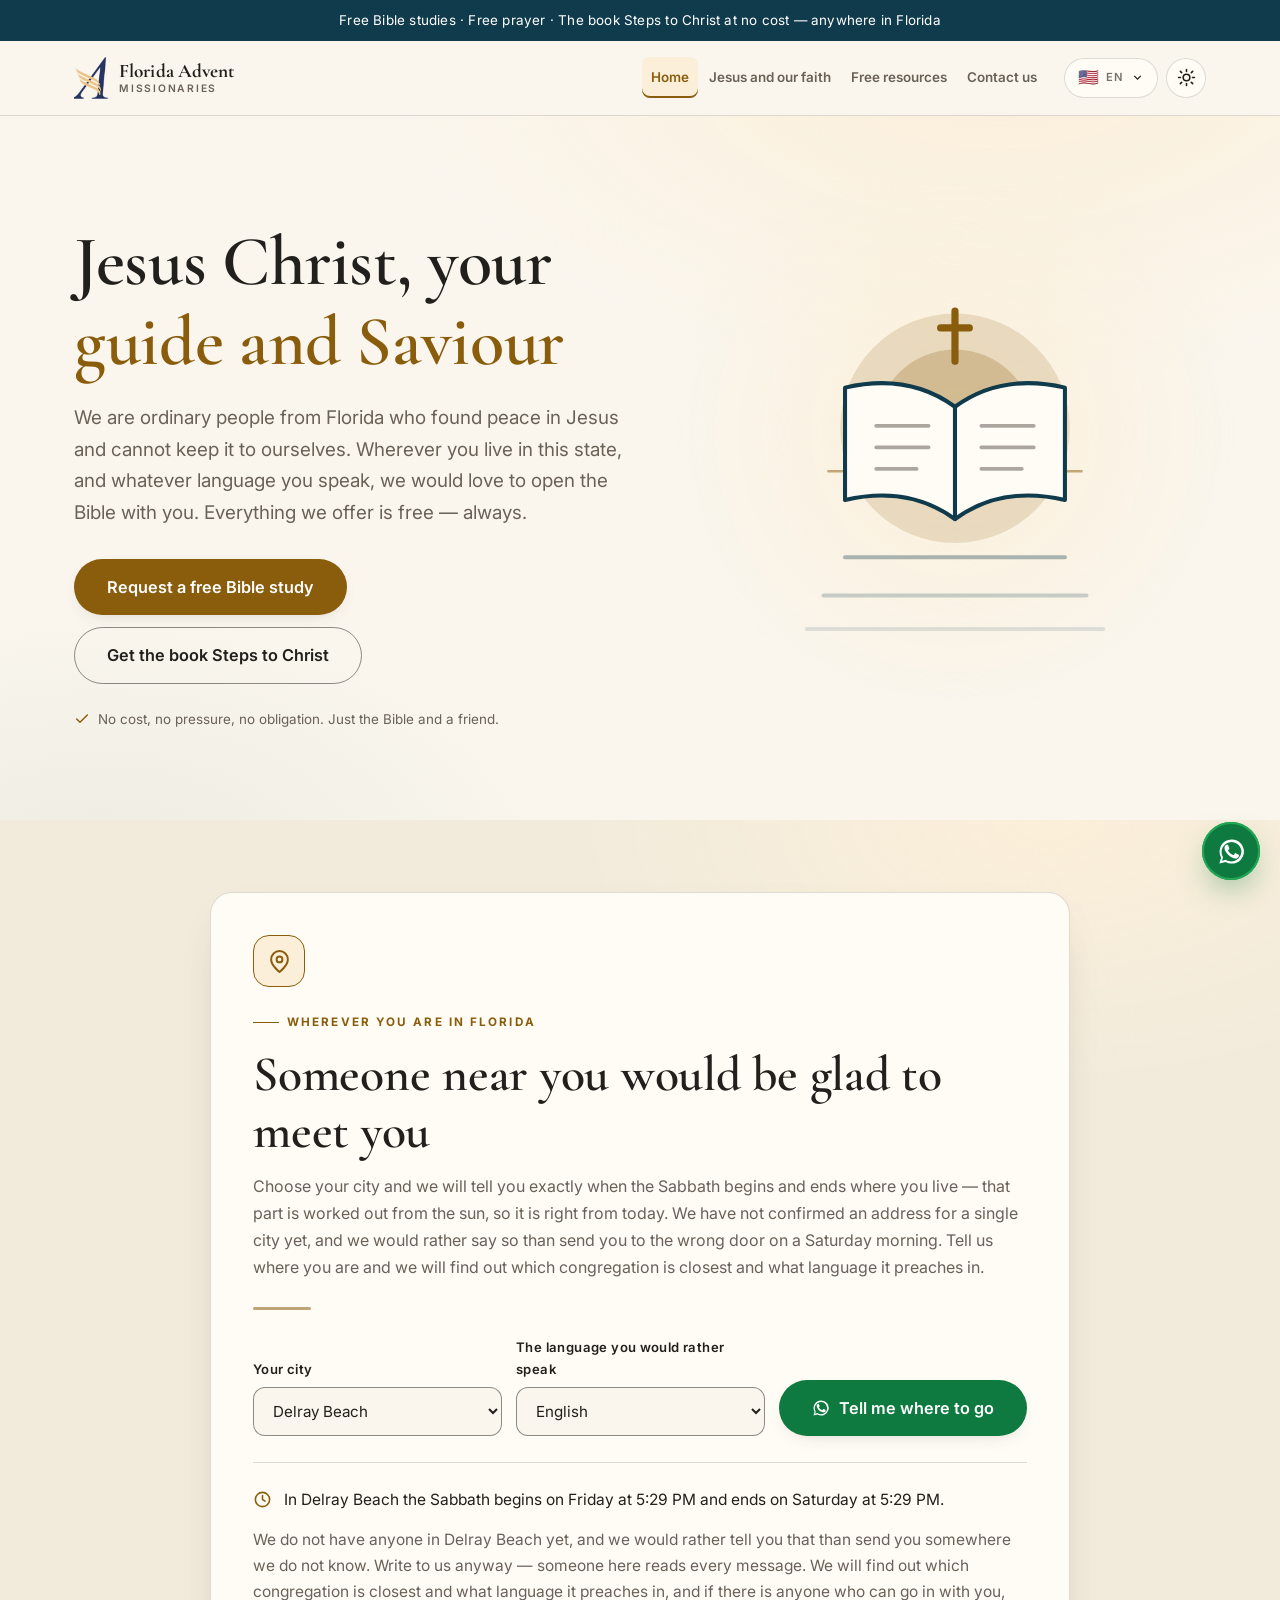
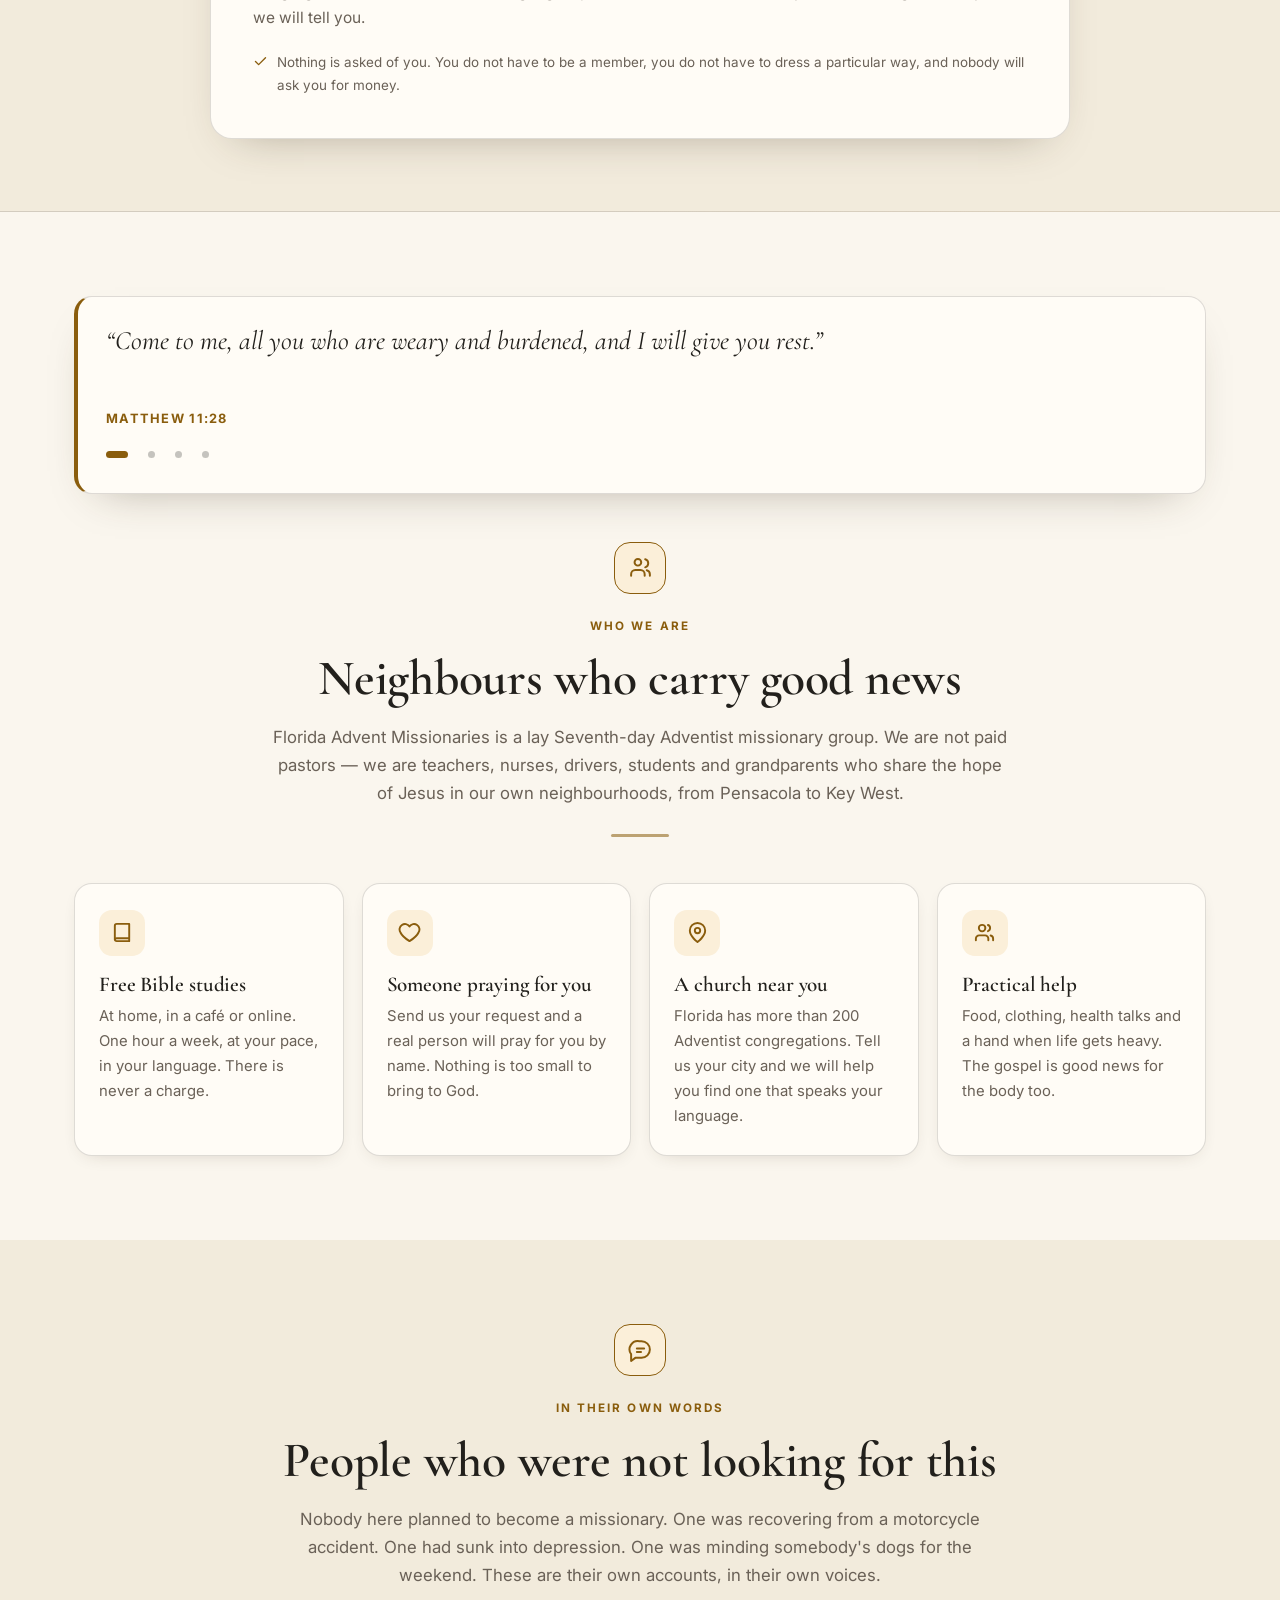
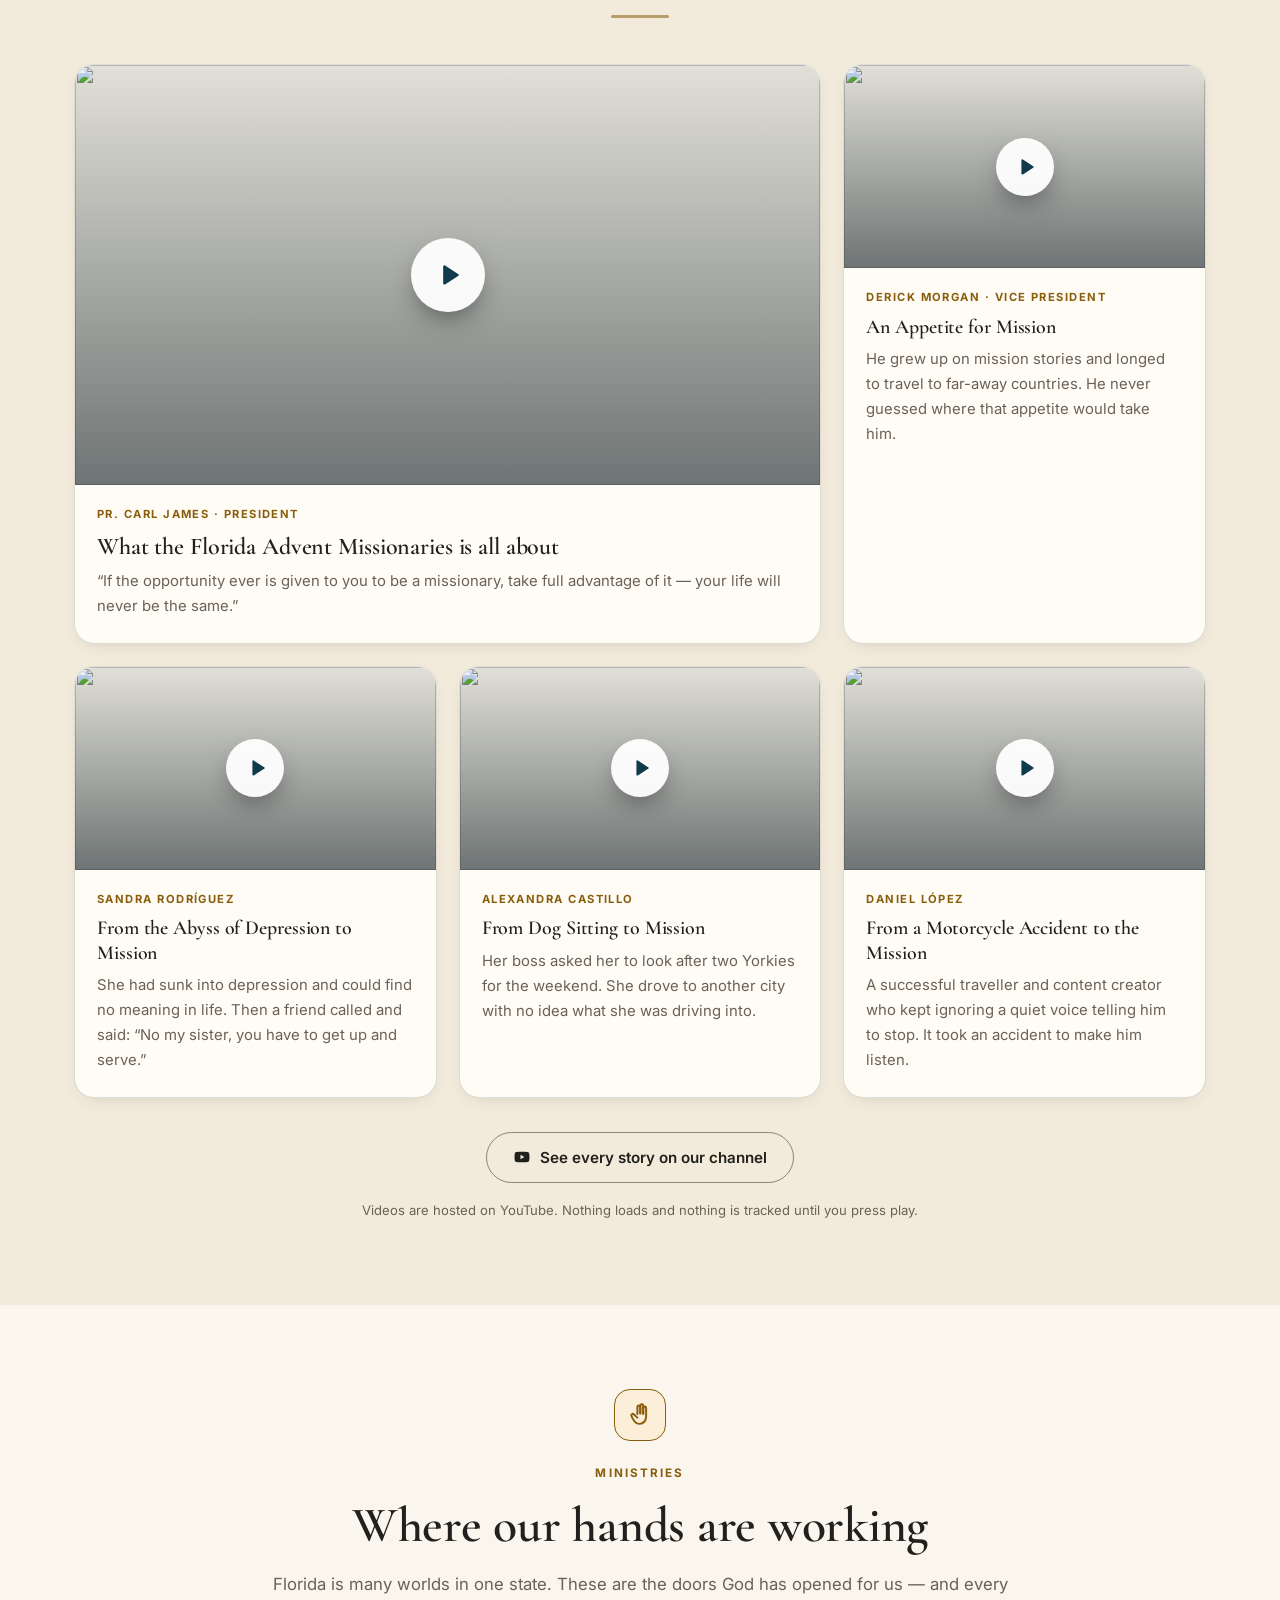
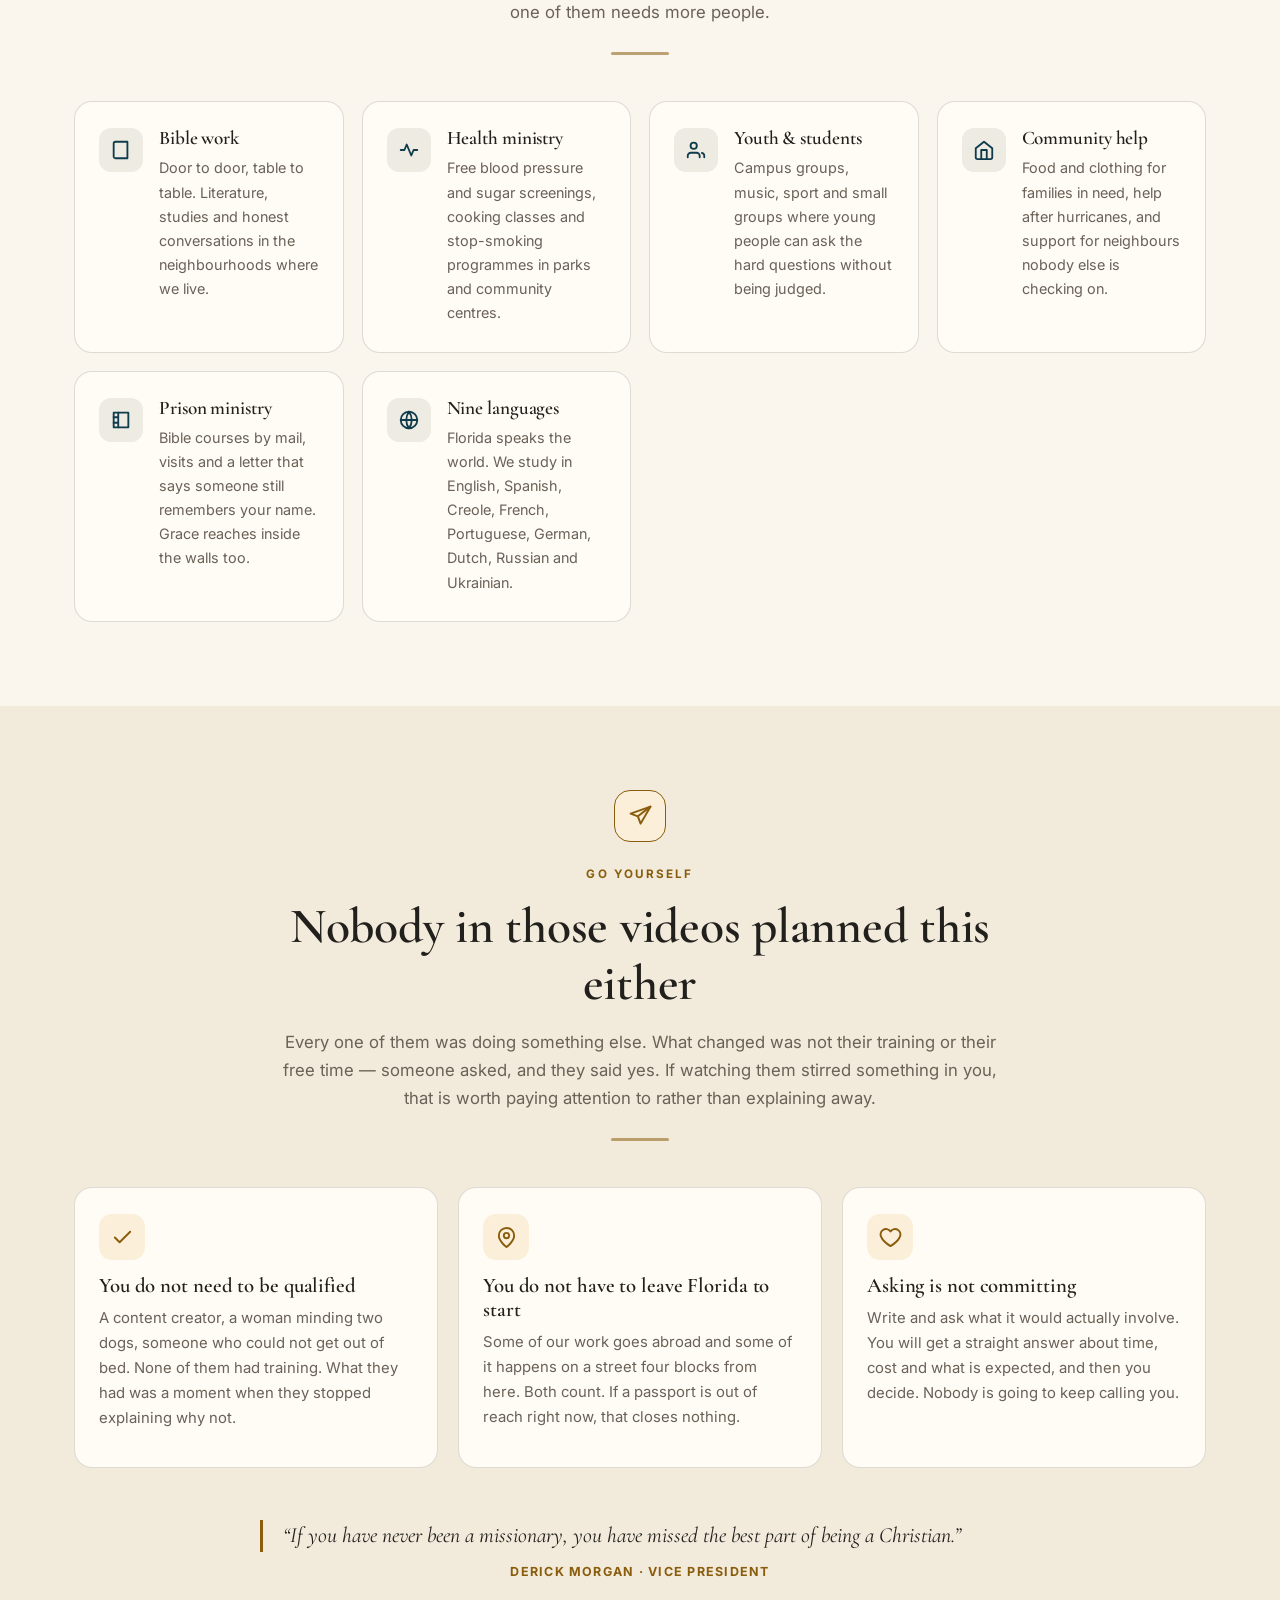
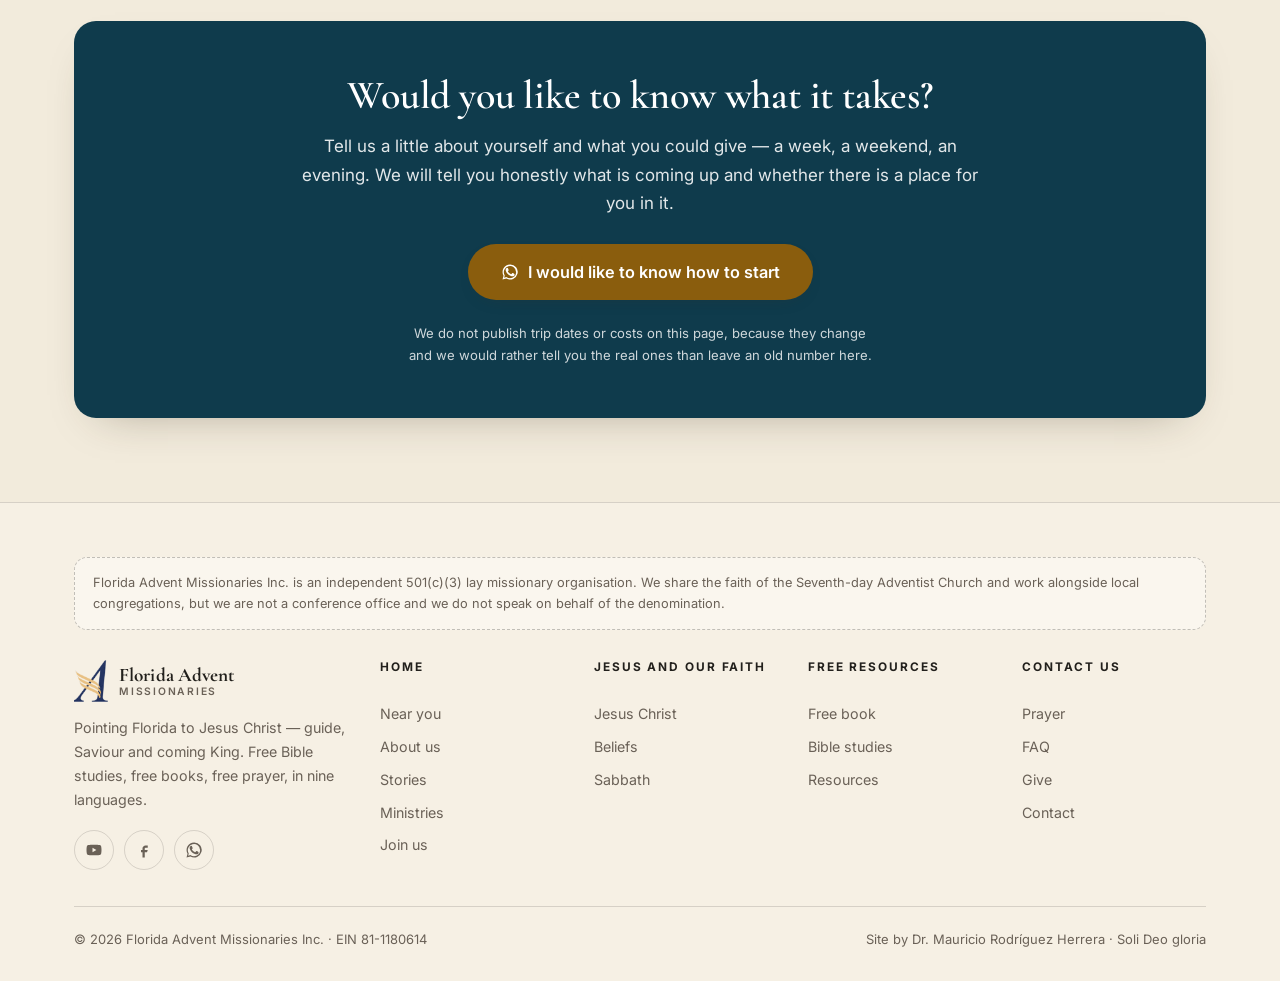
==== commit 3c23777c: "El emblema deja de recortarse, la burbuja deja de esconderse y la pildora del hero sobraba Seis cosa" ====
--- a/index.html
+++ b/index.html
@@ -912,7 +912,7 @@
 <!-- ============ HEADER ============ -->
 <header class="site-header" id="siteHeader">
   <div class="container header-inner">
-    <a class="brand" href="#quienes" data-i18n-aria="a11y.brand" aria-label="Florida Advent Missionaries">
+    <a class="brand" href="#inicio" data-i18n-aria="a11y.brand" aria-label="Florida Advent Missionaries">
       <span class="brand-mark" aria-hidden="true"><img class="brand-claro" src="assets/logo.png" alt="" width="107" height="132" decoding="async" fetchpriority="high"><img class="brand-oscuro" src="assets/logo-dark.png" alt="" width="107" height="132" decoding="async"></span>
       <span class="brand-text">
         <span class="brand-name">Florida Advent</span>
@@ -1027,7 +1027,6 @@
 <section class="hero" id="inicio">
   <div class="container hero-grid">
     <div>
-      <span class="hero-badge"><span class="dot"></span><span data-i18n="hero.badge">Lay missionary group · All of Florida</span></span>
       <h1 class="hero-title" data-i18n-html="hero.title">Jesus Christ, your <em>guide and Saviour</em></h1>
       <p class="hero-sub" data-i18n="hero.sub">We are ordinary people from Florida who found peace in Jesus and cannot keep it to ourselves. Wherever you live in this state, and whatever language you speak, we would love to open the Bible with you. Everything we offer is free — always.</p>
       <div class="hero-actions">
@@ -1979,7 +1978,7 @@
 
     <div class="footer-grid">
       <div class="footer-brand">
-        <a class="brand" href="#quienes">
+        <a class="brand" href="#inicio">
           <span class="brand-mark" aria-hidden="true"><img class="brand-claro" src="assets/logo.png" alt="" width="107" height="132" decoding="async"><img class="brand-oscuro" src="assets/logo-dark.png" alt="" width="107" height="132" decoding="async"></span>
           <span class="brand-text">
             <span class="brand-name">Florida Advent</span>
--- a/css/styles.css
+++ b/css/styles.css
@@ -210,22 +210,32 @@
     min-height: 74px;
 }
 
-/* min-width:0 es lo que permite que el nombre se recorte antes de
-   empujar el boton de menu fuera de la pantalla en un movil de 320px. */
-.brand { display: flex; align-items: center; gap: 11px; min-width: 0; }
+/* El emblema se adapta; no se corta.
+
+   Antes esto tenia text-overflow: ellipsis y, por debajo de 620 px, el
+   subtitulo desaparecia entero. En un movil en vertical el nombre del
+   ministerio salia como "Florida Adve..." y sin "MISSIONARIES" debajo:
+   lo primero que sacrificaba la pantalla era justo lo que identifica al
+   ministerio. Quien reviso el sitio lo puso por escrito.
+
+   Ahora encoge en vez de recortarse. El emblema, la separacion y las dos
+   lineas de texto van con clamp(), atados al ancho de la pantalla, de
+   modo que a 320 px cabe entero y a partir de 420 se ve a tamano
+   completo. Si aun asi no cupiera, el nombre parte en dos lineas: dos
+   lineas se leen, unos puntos suspensivos no. */
+.brand { display: flex; align-items: center; gap: clamp(7px, 2.2vw, 11px); min-width: 0; }
 .brand-text { min-width: 0; }
-.brand-name, .brand-sub { overflow: hidden; text-overflow: ellipsis; white-space: nowrap; }
 /* El emblema del ministerio, sacado de su canal oficial de YouTube: la
    unica copia publica que existe. Va en dos versiones porque el azul
    marino del original no se veria sobre el fondo del tema oscuro; en esa
    version pasa al crema del tema y el dorado se queda igual. */
 .brand-mark {
     display: block;
-    height: 42px;
+    height: clamp(32px, 8.6vw, 42px);
     flex-shrink: 0;
     line-height: 0;
 }
-.brand-mark img { height: 42px; width: auto; display: block; }
+.brand-mark img { height: 100%; width: auto; display: block; }
 /* La especificidad importa: .brand-mark img es 0-1-1 y se comia un
    .brand-oscuro suelto, que es 0-1-0. Las dos reglas van al mismo peso. */
 .brand-mark .brand-oscuro { display: none; }
@@ -235,12 +245,20 @@
 .brand-name {
     font-family: 'Cormorant Garamond', Georgia, serif;
     font-weight: 700;
-    font-size: 1.2rem;
+    font-size: clamp(.95rem, 3.5vw, 1.2rem);
     letter-spacing: .005em;
+    /* Ultimo recurso antes que recortar: partir por el espacio. */
+    overflow-wrap: break-word;
 }
 .brand-sub {
+    /* El tamano se queda en .645rem, el de siempre: encogerlo hasta que
+       cupiera daba 7,5 px, que es ilegible, y tools/test-responsive.js
+       tiene razon en no dejar pasar eso. Lo que cede es el espaciado
+       entre letras, que a .17em se llevaba el hueco entero. Con los 22 px
+       que se le han quitado a los mandos de la cabecera, "MISSIONARIES"
+       cabe a tamano completo hasta en un movil de 320 px. */
     font-size: .645rem;
-    letter-spacing: .17em;
+    letter-spacing: clamp(.045em, .55vw, .17em);
     text-transform: uppercase;
     color: var(--text-soft);
     font-weight: 600;
@@ -477,24 +495,12 @@
     gap: clamp(32px, 5vw, 64px);
     align-items: center;
 }
-.hero-badge {
-    display: inline-flex; align-items: center; gap: 9px;
-    background: var(--surface);
-    border: 1px solid var(--line);
-    border-radius: 999px;
-    padding: 7px 16px 7px 9px;
-    font-size: .78rem;
-    font-weight: 600;
-    color: var(--text-soft);
-    margin-bottom: 22px;
-    box-shadow: var(--shadow-sm);
-}
-.hero-badge .dot {
-    width: 8px; height: 8px; border-radius: 50%;
-    background: var(--wa);
-    box-shadow: 0 0 0 4px rgba(14, 122, 64, .20);
-    flex-shrink: 0;
-}
+/* Aqui vivia .hero-badge, la pildora "Grupo misionero laico · Toda la
+   Florida" que abria la primera pantalla. La quito quien reviso el sitio
+   por su cuenta: le sobraba antes del titular. No se pierde nada, porque
+   las dos cosas que decia siguen dichas y mas cerca de donde importan:
+   "en toda la Florida" esta en la barra de arriba, y "grupo misionero
+   laico adventista del septimo dia" abre la seccion Quienes somos. */
 h1.hero-title {
     font-size: clamp(2.5rem, 6.2vw, 4.4rem);
     margin-bottom: 20px;
@@ -1641,15 +1647,15 @@
     transition: transform var(--t-base) var(--ease-out);
 }
 .wa-float:hover { transform: scale(1.08); }
-/* Mientras el hero esta a la vista, la burbuja se retira. Su toque se
-   comia el del boton principal: medido, la esquina del boton devolvia el
-   SVG de WhatsApp y no el enlace de "Pide un estudio biblico". Un atajo
-   no puede taparle el sitio a la accion a la que quiere llevar. */
-.wa-float.is-tapada {
-    opacity: 0;
-    pointer-events: none;
-    transform: translateY(14px) scale(.9);
-}
+/* La burbuja ya no se esconde nunca: quien reviso el sitio pidio que
+   este siempre, y un atajo que va y viene no se aprende.
+
+   Pero el problema que la escondia era real y esta medido: en un movil
+   estrecho la esquina del boton "Pide un estudio biblico" devolvia el SVG
+   de WhatsApp, no el enlace. Un atajo no puede taparle el sitio a la
+   accion a la que quiere llevar. Ahora en vez de retirarla se le hace
+   sitio: el hero reserva abajo el alto de la burbuja mas su margen, asi
+   que los botones nunca quedan debajo de ella. */
 .wa-float svg { width: 29px; height: 29px; position: relative; z-index: 2; }
 .wa-float::after {
     content: ""; position: absolute; inset: 0;
@@ -1724,17 +1730,35 @@
     .footer-brand { grid-column: 1 / -1; }
 }
 
+/* A 320 px el rotulo se quedaba con 94 px y "MISSIONARIES" no cabia en
+   seis de los nueve idiomas. En vez de volver a esconderlo, se le quita
+   sitio a los mandos de la derecha, que iban sobrados: los botones bajan
+   de 40 a 36 px —siguen muy por encima de los 24 que pide la WCAG 2.5.8—
+   y las separaciones se aprietan. Son 22 px que pasan al emblema. */
+@media (max-width: 380px) {
+    .header-inner { gap: 10px; }
+    .header-tools { gap: 5px; }
+    .header-tools .icon-btn { width: 36px; height: 36px; }
+    .lang-btn { padding-left: 7px; padding-right: 7px; }
+}
+
 @media (max-width: 620px) {
     body { font-size: 16px; }
     section { padding: 62px 0; }
     .container { padding: 0 18px; }
-    .brand-sub { display: none; }
     .lang-btn .lang-code { display: none; }
     .hero-actions .btn { width: 100%; }
     .footer-grid { grid-template-columns: 1fr; gap: 28px; }
     .acc-body { padding-left: 22px; }
     .contact-actions .btn { width: 100%; }
-    .wa-float { right: 14px; bottom: 14px; }
+    /* La burbuja ya no se esconde nunca, asi que conviene que ocupe lo
+       menos posible: en un movil los botones del hero van a todo el ancho
+       y cualquier cosa fija en la esquina les come una punta. De 58 px a
+       50 y mas metida en el rincon: el area que se solapa baja a menos de
+       la mitad, y el centro de cada boton —que es donde cae el dedo— queda
+       siempre libre. */
+    .wa-float { right: 10px; bottom: 10px; width: 50px; height: 50px; }
+    .wa-float svg { width: 25px; height: 25px; }
     .video-play { width: 64px; height: 64px; }
     .video-play svg { width: 24px; height: 24px; }
 }
@@ -1897,7 +1921,6 @@
    Medido: hacian falta 29 px y se recuperan 44. */
 @media (max-height: 720px) and (max-width: 820px) {
     .hero { padding: 34px 0 40px; }
-    .hero-badge { margin-bottom: 14px; padding: 6px 14px 6px 8px; }
     h1.hero-title { font-size: clamp(2.05rem, 5.6vw, 3.2rem); margin-bottom: 14px; }
     .hero-sub { margin-bottom: 20px; }
     .hero-actions { margin-bottom: 16px; }
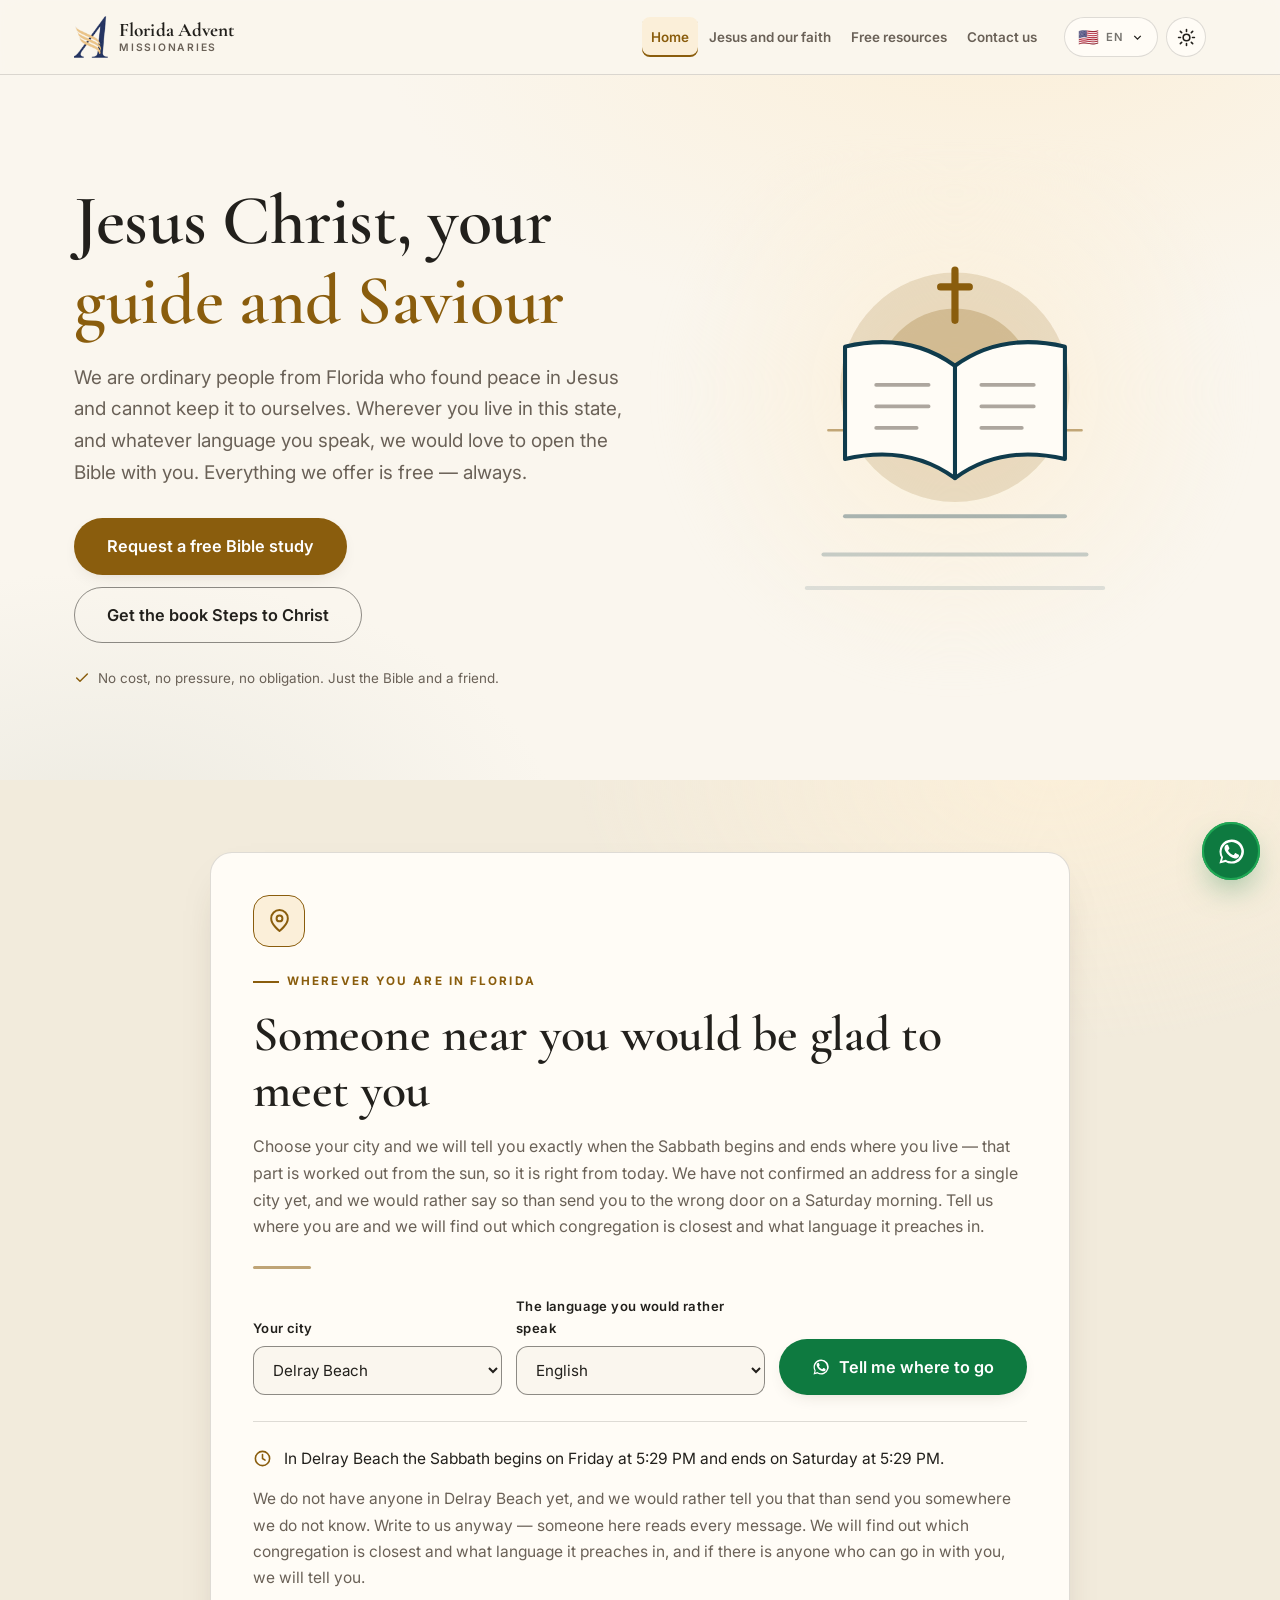
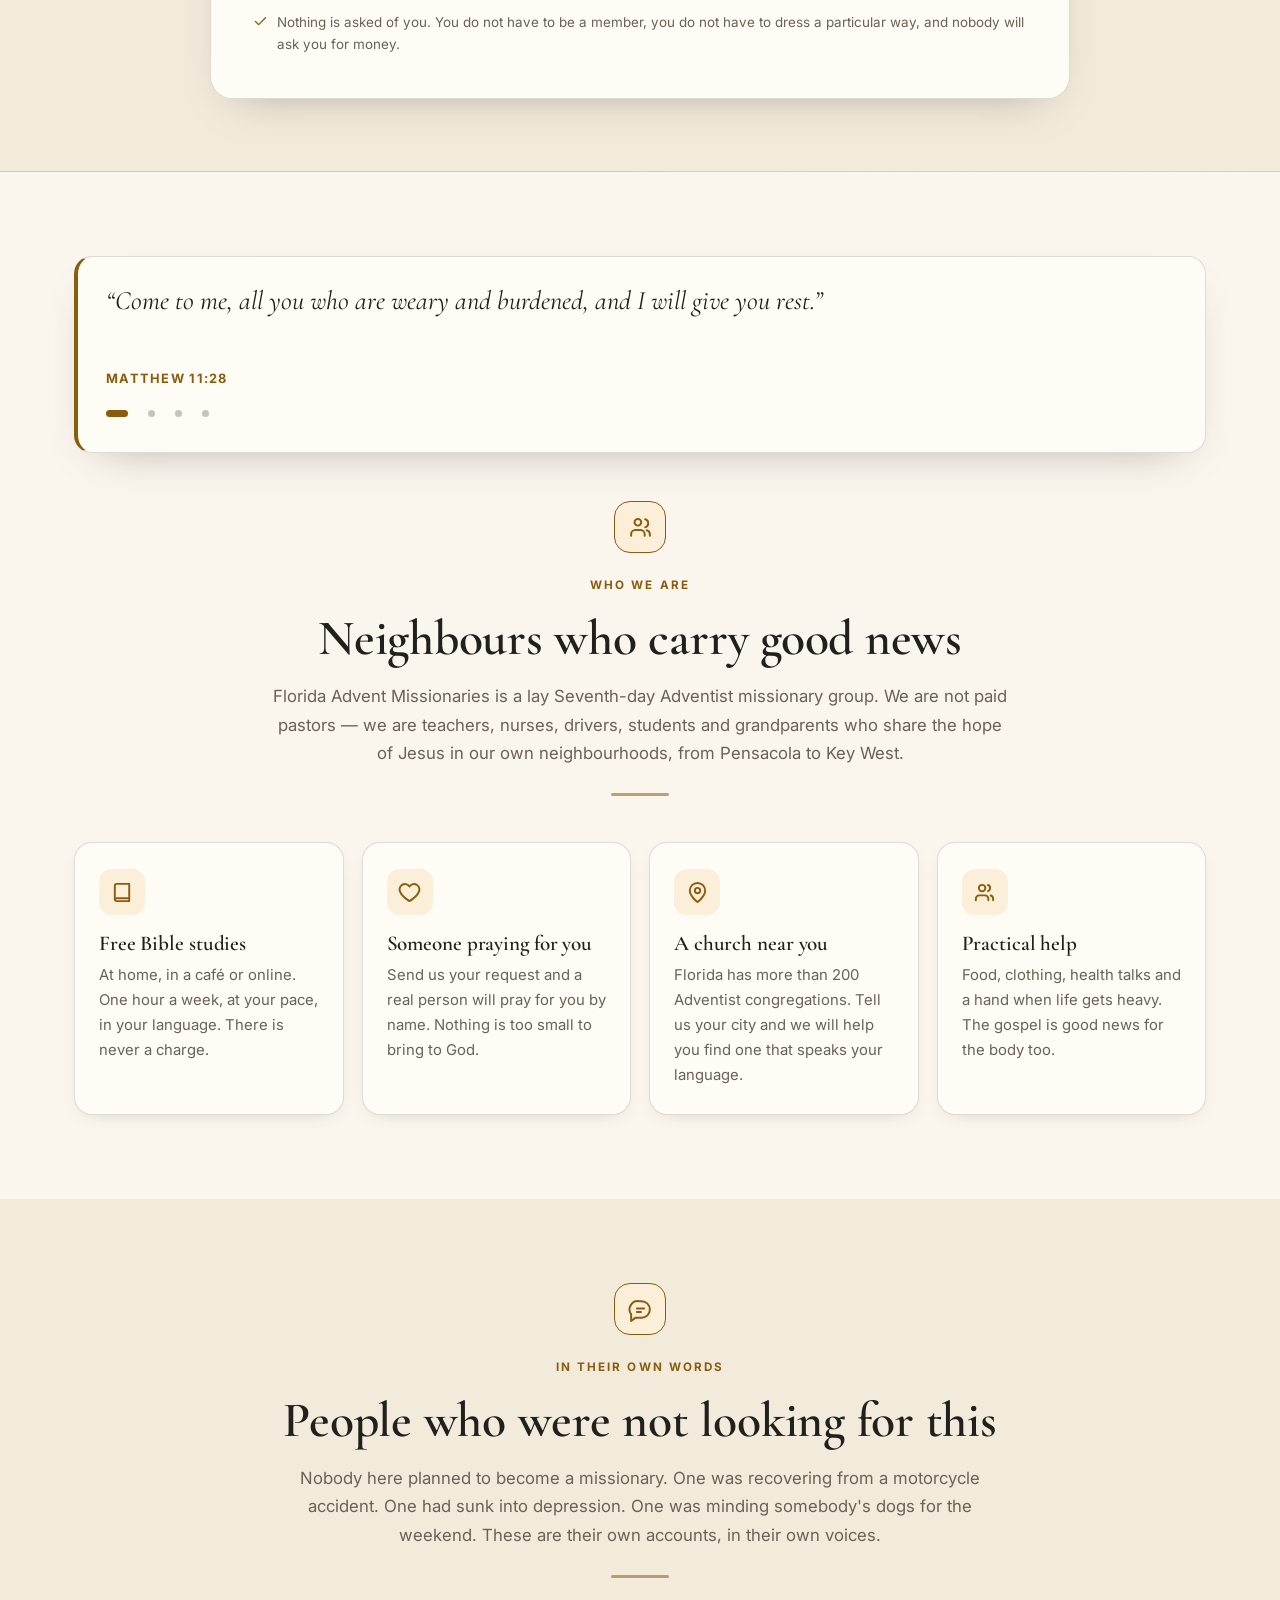
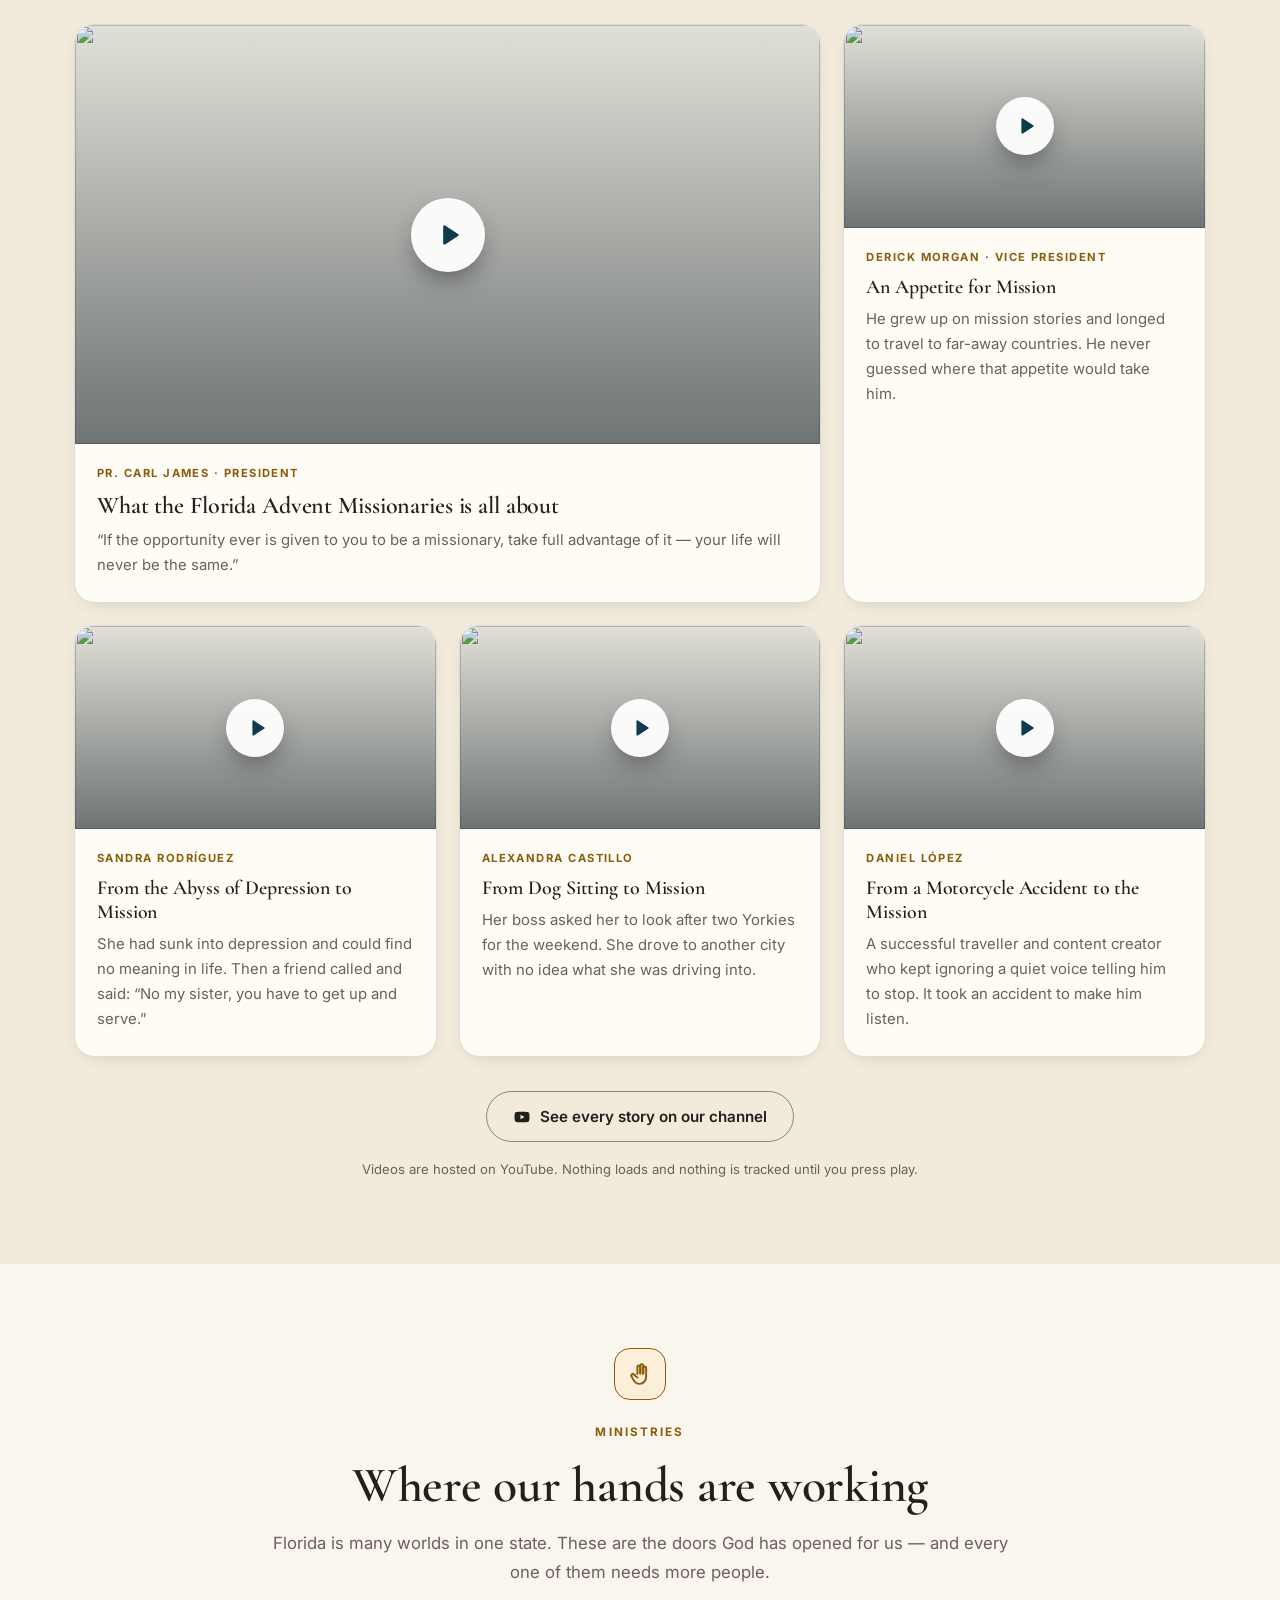
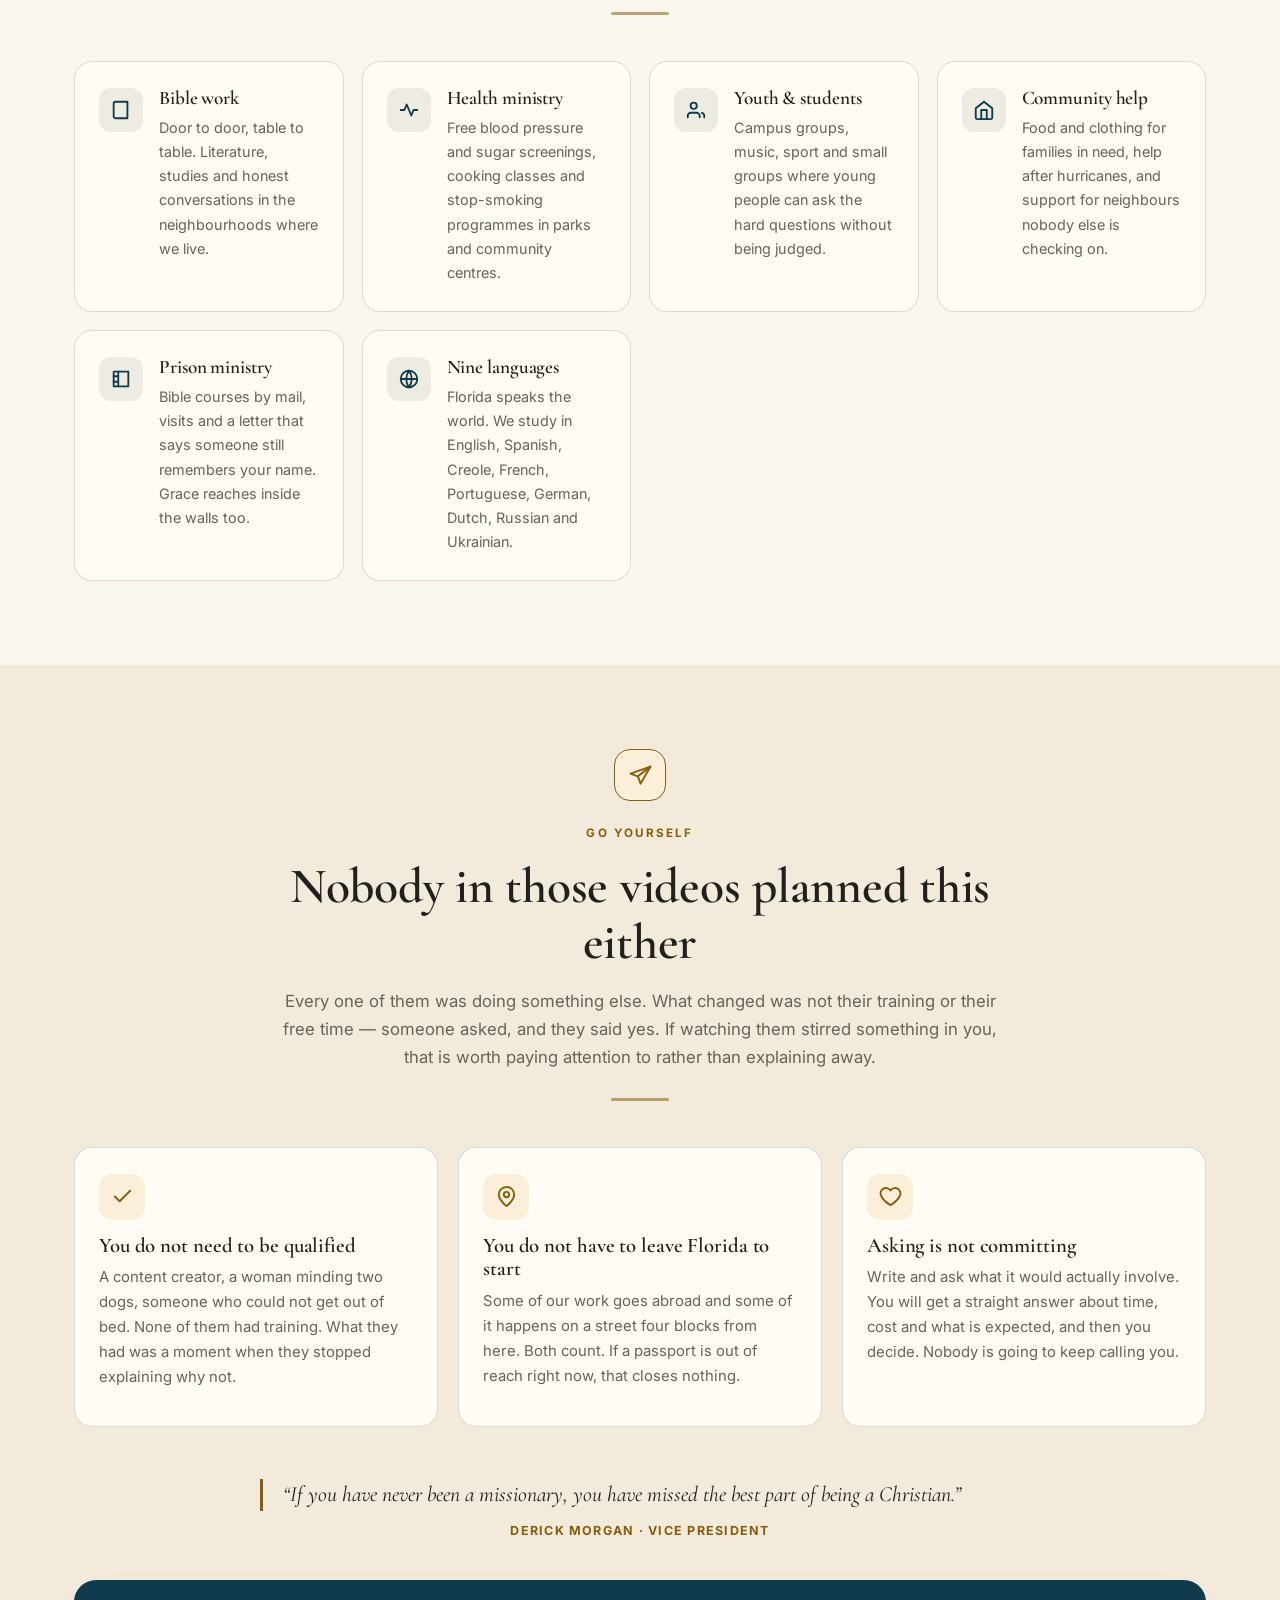
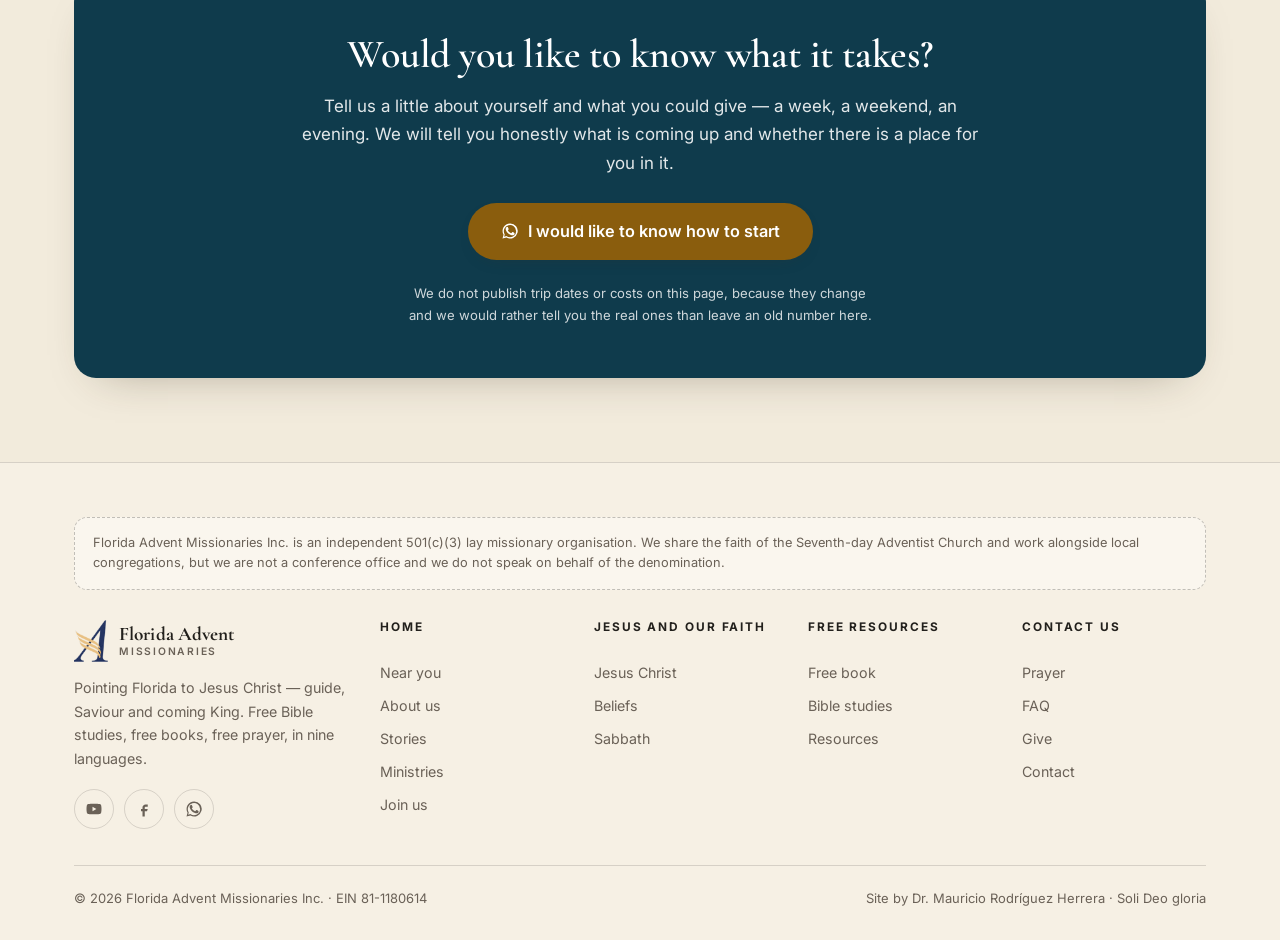
==== commit 410ec493: "La franja de arriba repetia lo que el hero ya dice, y el boton principal entra en pantalla Decia "Es" ====
--- a/index.html
+++ b/index.html
@@ -906,8 +906,15 @@
 <body>
 <a class="skip-link" href="#main" data-i18n="a11y.skip">Skip to content</a>
 
-<!-- ============ TOPBAR ============ -->
-<div class="topbar"><span data-i18n="topbar">Free Bible studies · Free prayer · The book Steps to Christ at no cost — anywhere in Florida</span></div>
+<!-- La franja de arriba decia "Estudios biblicos gratis · Oracion gratuita ·
+     El libro El Camino a Cristo sin costo — en toda la Florida". Fuera: no
+     anadia nada. El propio hero, dos dedos mas abajo y en letra que se lee,
+     ya dice que somos de Florida, que da igual donde vivas en este estado, y
+     que todo lo que ofrecemos es gratuito. Comprobado en los nueve idiomas
+     antes de quitarla, no despues.
+
+     Lo que se gana son 35 px en escritorio y hasta 70 en un movil, que en la
+     primera pantalla es justo donde mas valen. -->
 
 <!-- ============ HEADER ============ -->
 <header class="site-header" id="siteHeader">
--- a/css/styles.css
+++ b/css/styles.css
@@ -173,17 +173,10 @@
 .btn-block    { width: 100%; }
 
 /* ---------- Topbar ---------- */
-.topbar {
-    background: var(--deep);
-    color: var(--deep-ink);
-    font-size: .84rem;
-    text-align: center;
-    padding: 9px 20px;
-    letter-spacing: .015em;
-    position: relative;
-    z-index: 60;
-}
-[data-theme="dark"] .topbar { background: var(--bg-alt); color: var(--accent); border-bottom: 1px solid var(--line); }
+/* Aqui vivia .topbar, la franja de promesas de encima de la cabecera.
+   Se quito porque repetia lo que el hero ya dice mejor y mas abajo, y en un
+   movil se comia hasta 70 px de la unica pantalla que casi todo el mundo
+   llega a ver. */
 
 /* ---------- Header ---------- */
 .site-header {
@@ -1764,7 +1757,7 @@
 }
 
 @media print {
-    .site-header, .topbar, .wa-float, .mobile-nav, .video-wrap, .hero-actions, .contact-actions { display: none !important; }
+    .site-header, .wa-float, .mobile-nav, .video-wrap, .hero-actions, .contact-actions { display: none !important; }
     /* En papel no hay menu con el que cambiar de parte, asi que se
        imprimen las cuatro. */
     html[data-parte] .part { display: block !important; }
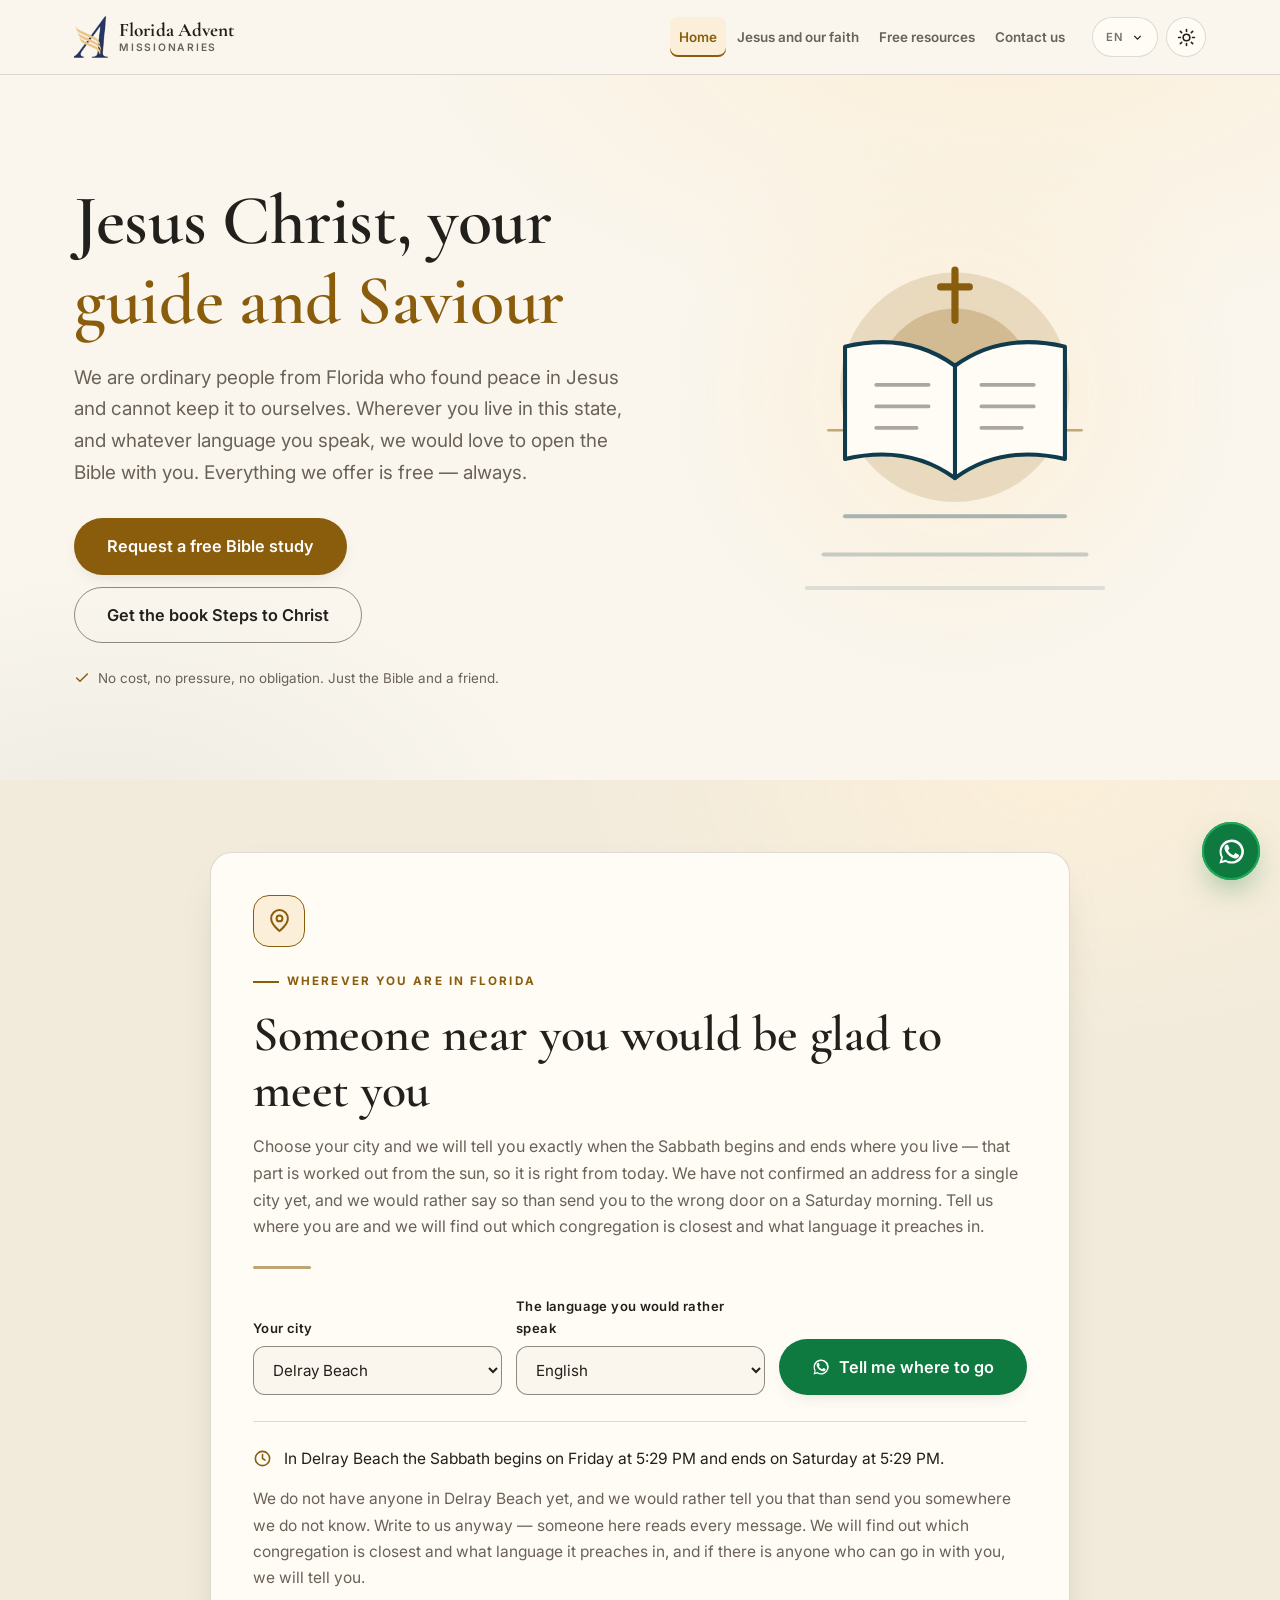
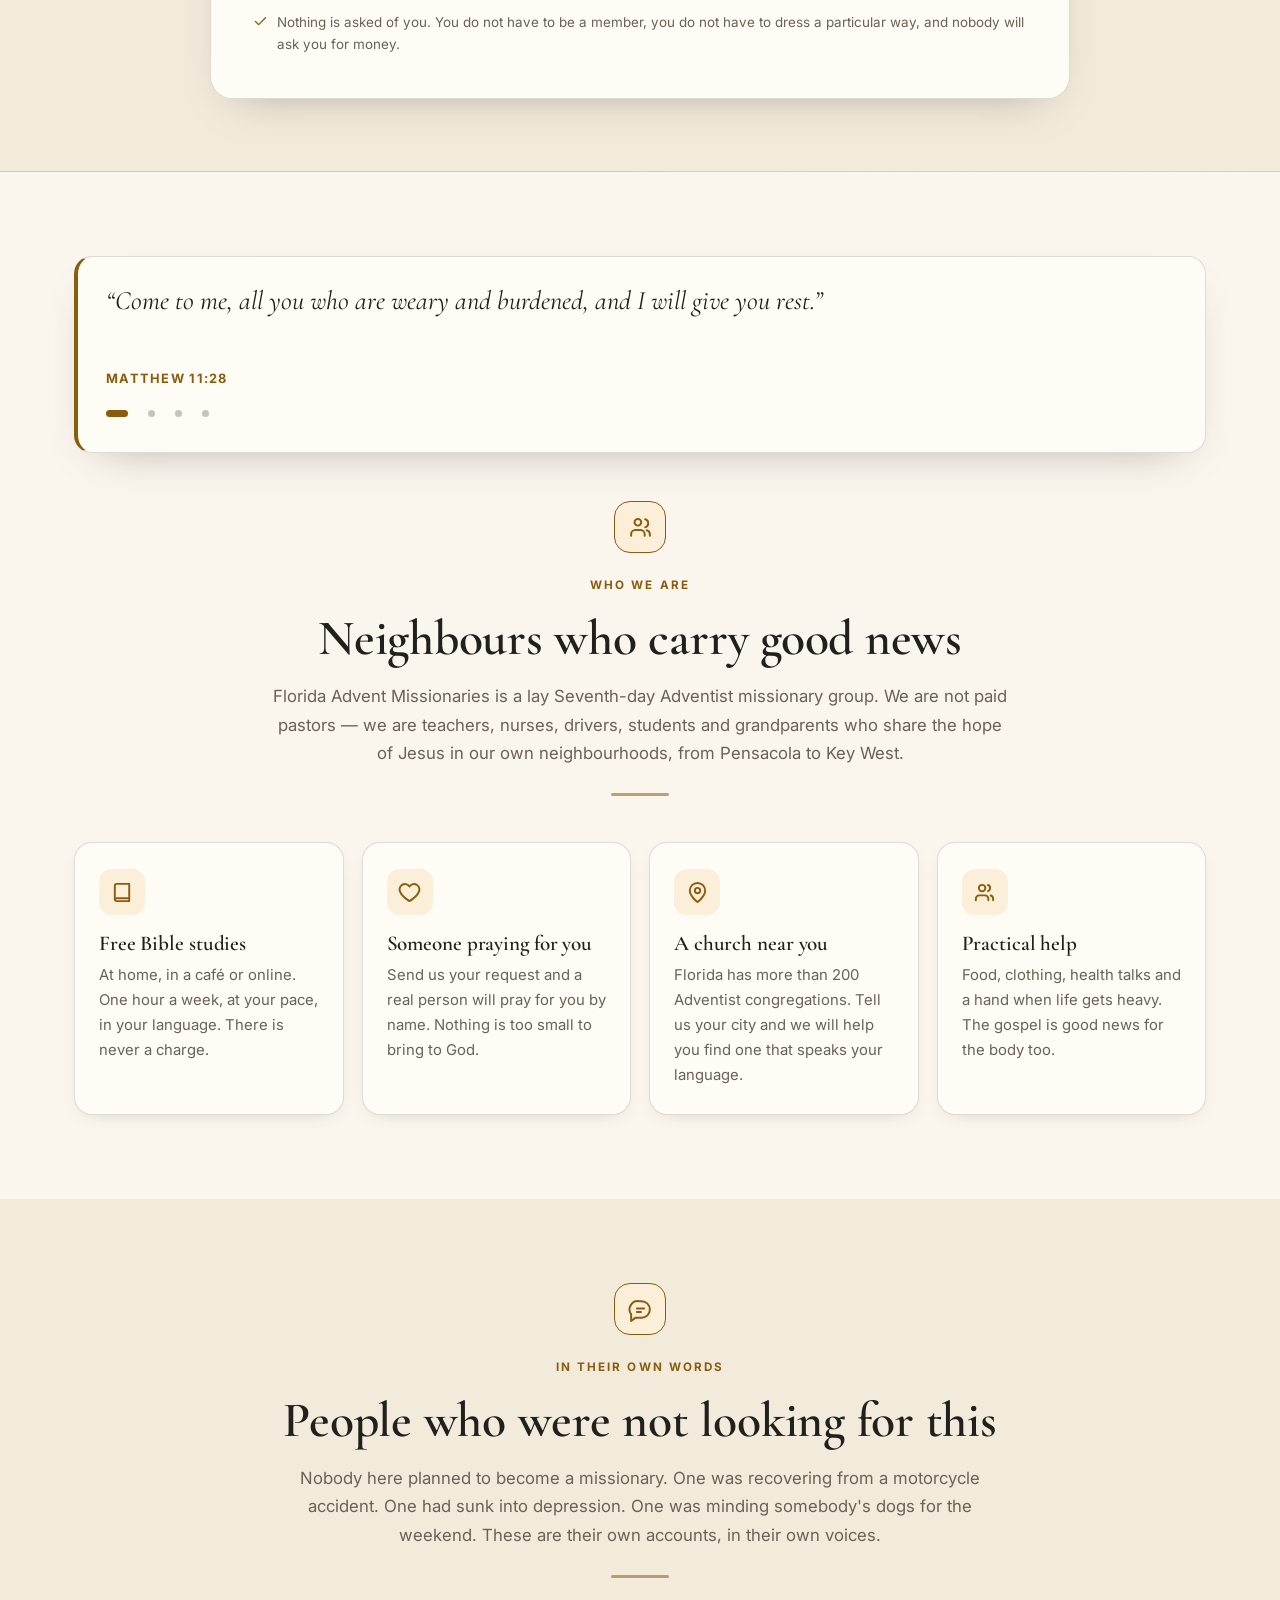
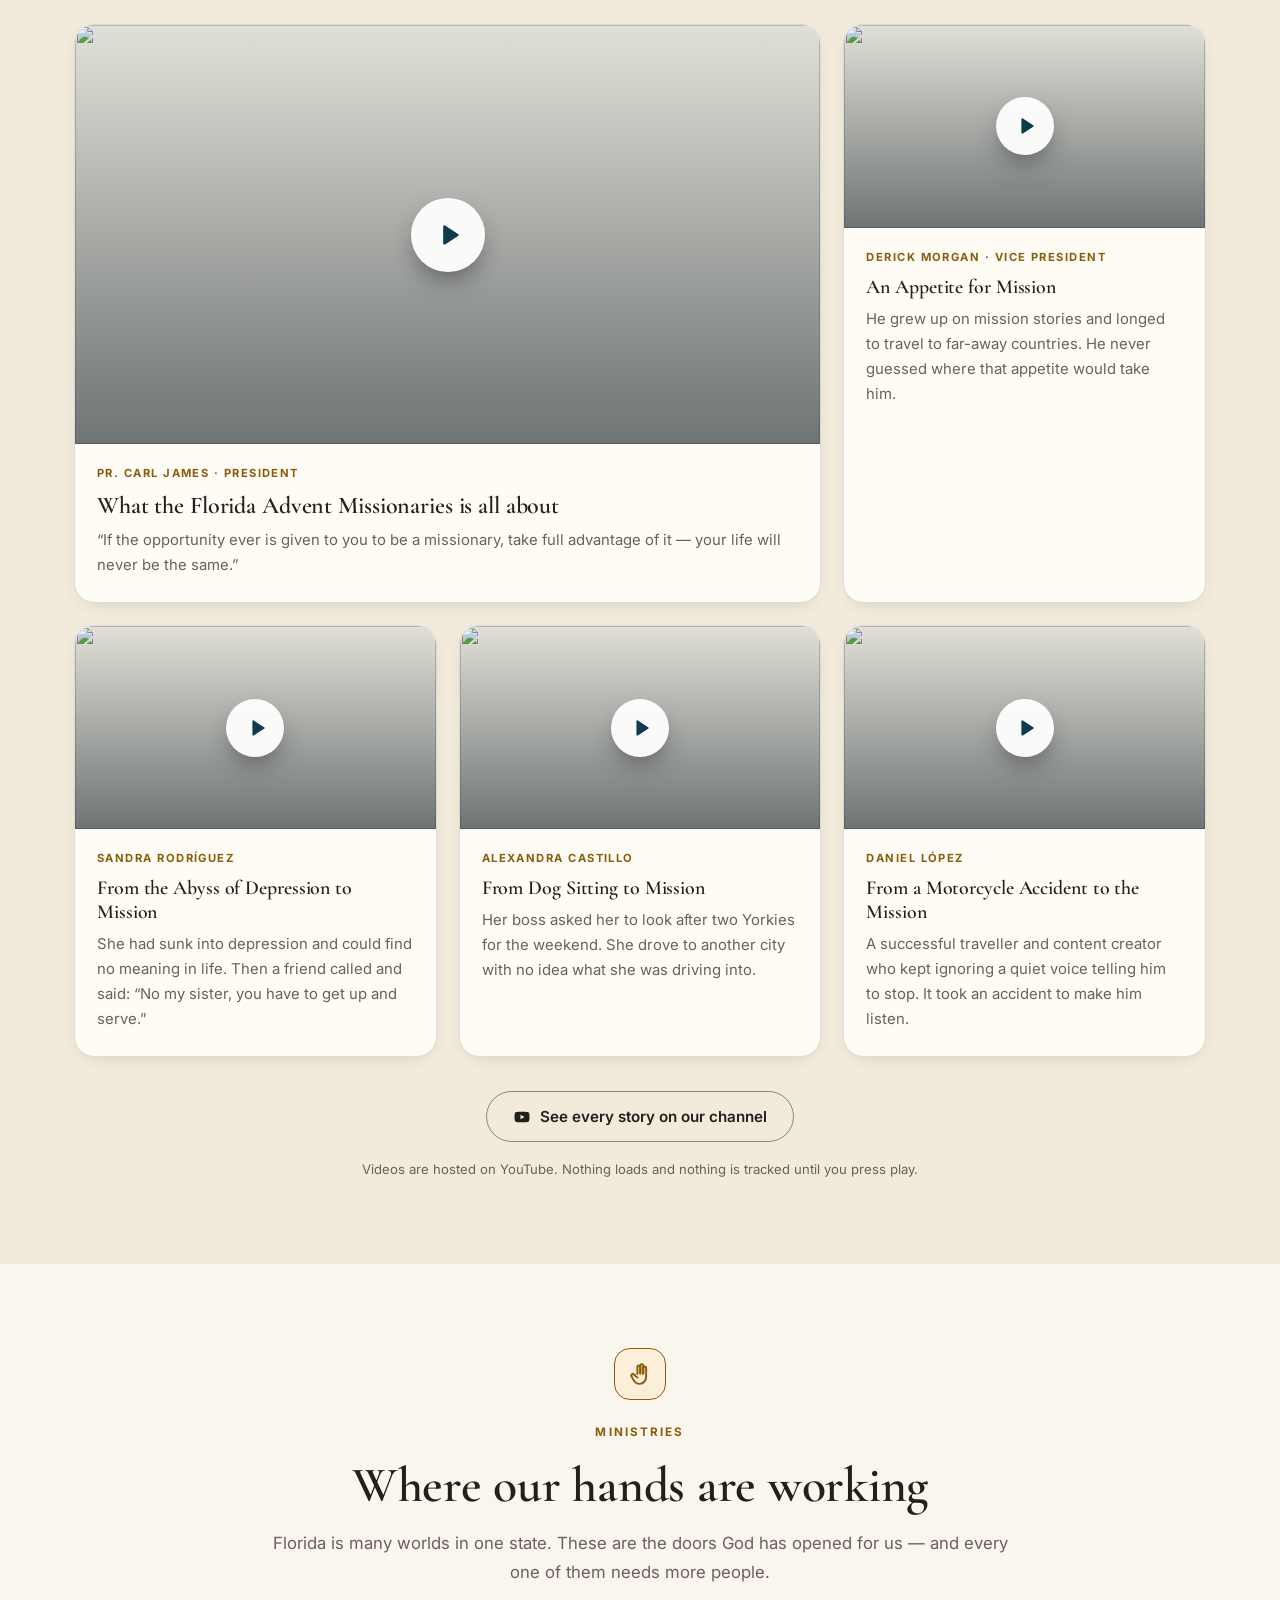
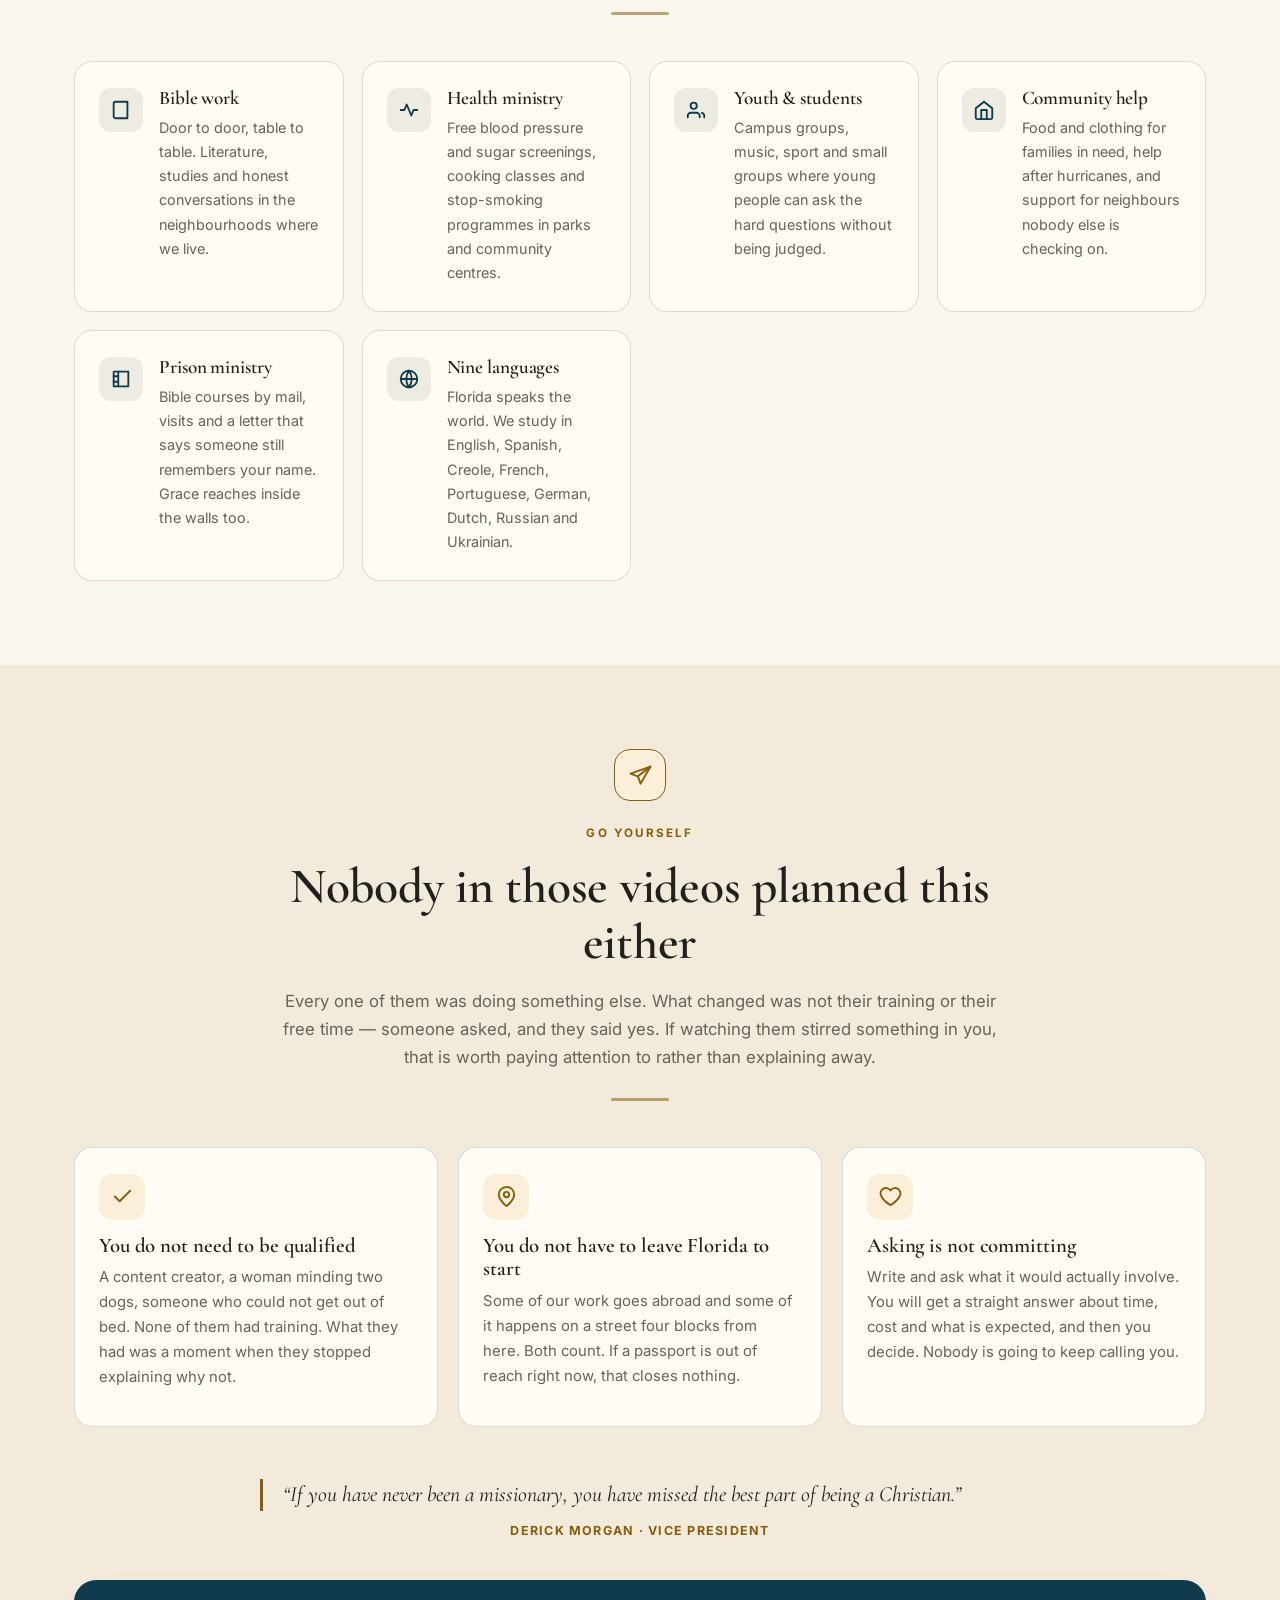
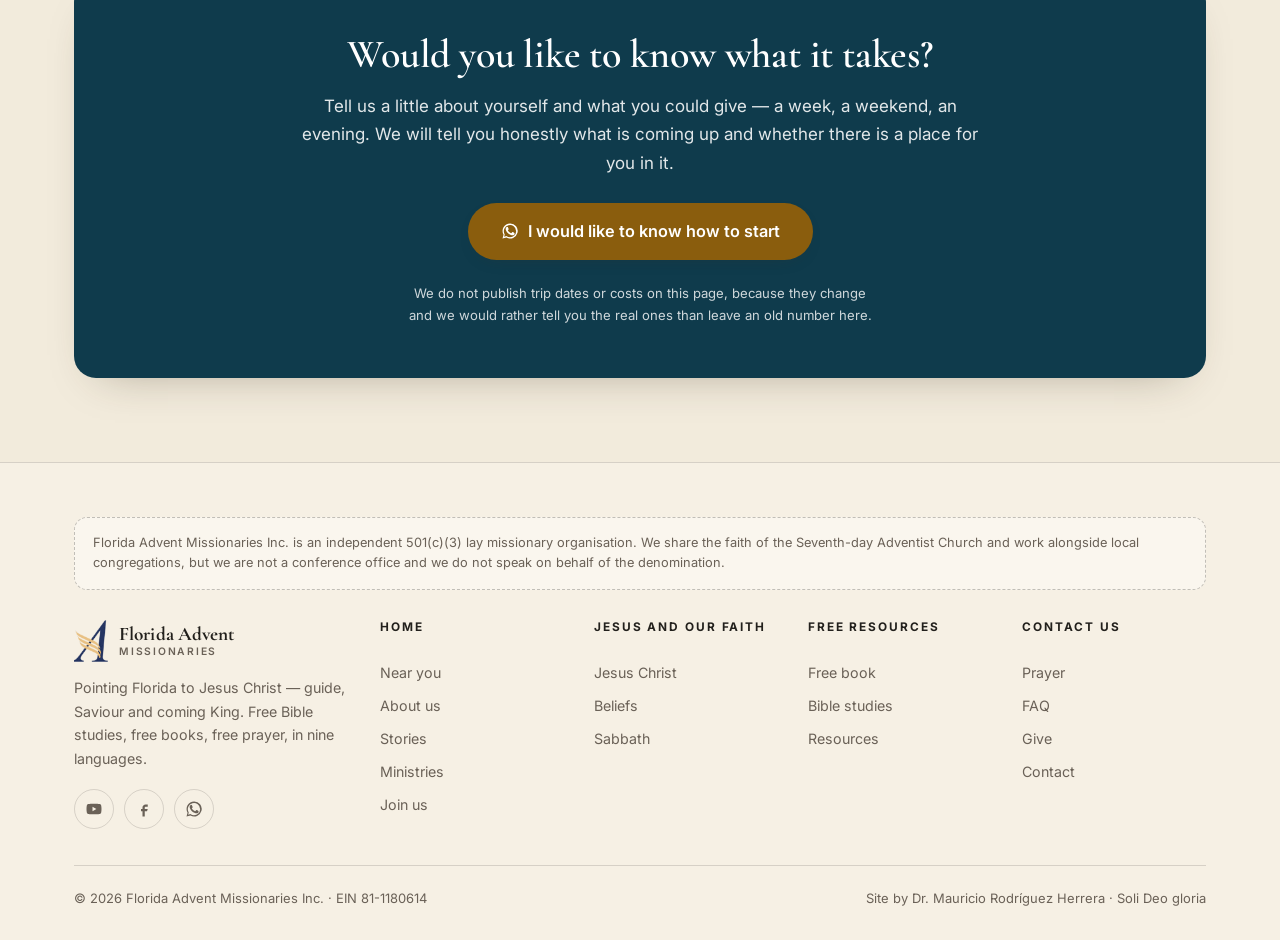
==== commit db52c6d0: "El selector decia "US EN" en Windows, tres partes no tenian h1 y la aparicion suave habia desapareci" ====
--- a/index.html
+++ b/index.html
@@ -309,8 +309,7 @@
   var L = window.FAM_LANGS || [], i, m = null;
   for (i = 0; i < L.length; i++) if (L[i].code === c) m = L[i];
   if (m) {
-    var f = document.getElementById("langFlag"), k = document.getElementById("langCode");
-    if (f) f.textContent = m.flag;
+    var k = document.getElementById("langCode");
     if (k) k.textContent = m.label;
   }
 
@@ -942,7 +941,6 @@
     <div class="header-tools">
       <div class="lang" id="langWrap">
         <button class="lang-btn" id="langBtn" aria-haspopup="true" aria-expanded="false" data-i18n-aria="a11y.changeLang" aria-label="Change language">
-          <span class="lang-flag" id="langFlag">🇺🇸</span>
           <span class="lang-code" id="langCode">EN</span>
           <svg class="chev" viewBox="0 0 24 24" fill="none" stroke="currentColor" stroke-width="2.4" aria-hidden="true"><path d="M6 9l6 6 6-6"/></svg>
         </button>
@@ -1271,6 +1269,14 @@
      PARTE 2 · JESUS Y LO QUE CREEMOS
      ============================================================ -->
 <div class="part" id="parte-fe">
+
+<!-- Esta parte necesita su propio h1: quien llega por un enlace
+     compartido solo ve esta, y sin el su encabezado de nivel mas alto
+     seria un h2. No se pinta -- es para quien navega con lector de
+     pantalla -- y reusa la clave que ya nombra la parte en el menu.
+     Las cuatro partes tienen uno; solo se muestra una cada vez, asi
+     que la pagina servida sigue teniendo un h1 a la vista. -->
+<h1 class="sr-only" data-i18n="part.faith">Jesus and our faith</h1>
 
 <!-- ============ CRISTO (EL EVANGELIO) ============ -->
 <section class="gospel" id="cristo">
@@ -1581,6 +1587,8 @@
      PARTE 3 · RECURSOS GRATIS
      ============================================================ -->
 <div class="part" id="parte-recursos">
+
+<h1 class="sr-only" data-i18n="part.free">Free resources</h1>
 
 <!-- ============ LIBRO: STEPS TO CHRIST ============ -->
 <section id="libro">
@@ -1766,6 +1774,8 @@
      PARTE 4 · CONTACTO Y APOYO
      ============================================================ -->
 <div class="part" id="parte-contacto">
+
+<h1 class="sr-only" data-i18n="part.connect">Contact us</h1>
 
 <!-- ============ ORACIÓN ============ -->
 <section id="oracion">
--- a/css/styles.css
+++ b/css/styles.css
@@ -305,7 +305,6 @@
 .lang-btn:hover { border-color: var(--accent); color: var(--accent); }
 .lang-btn .chev { width: 13px; height: 13px; transition: transform var(--t-base) var(--ease-out); }
 .lang.is-open .lang-btn .chev { transform: rotate(180deg); }
-.lang-flag { font-size: 1.05rem; line-height: 1; }
 
 .lang-menu {
     position: absolute;
@@ -1739,7 +1738,6 @@
     body { font-size: 16px; }
     section { padding: 62px 0; }
     .container { padding: 0 18px; }
-    .lang-btn .lang-code { display: none; }
     .hero-actions .btn { width: 100%; }
     .footer-grid { grid-template-columns: 1fr; gap: 28px; }
     .acc-body { padding-left: 22px; }
